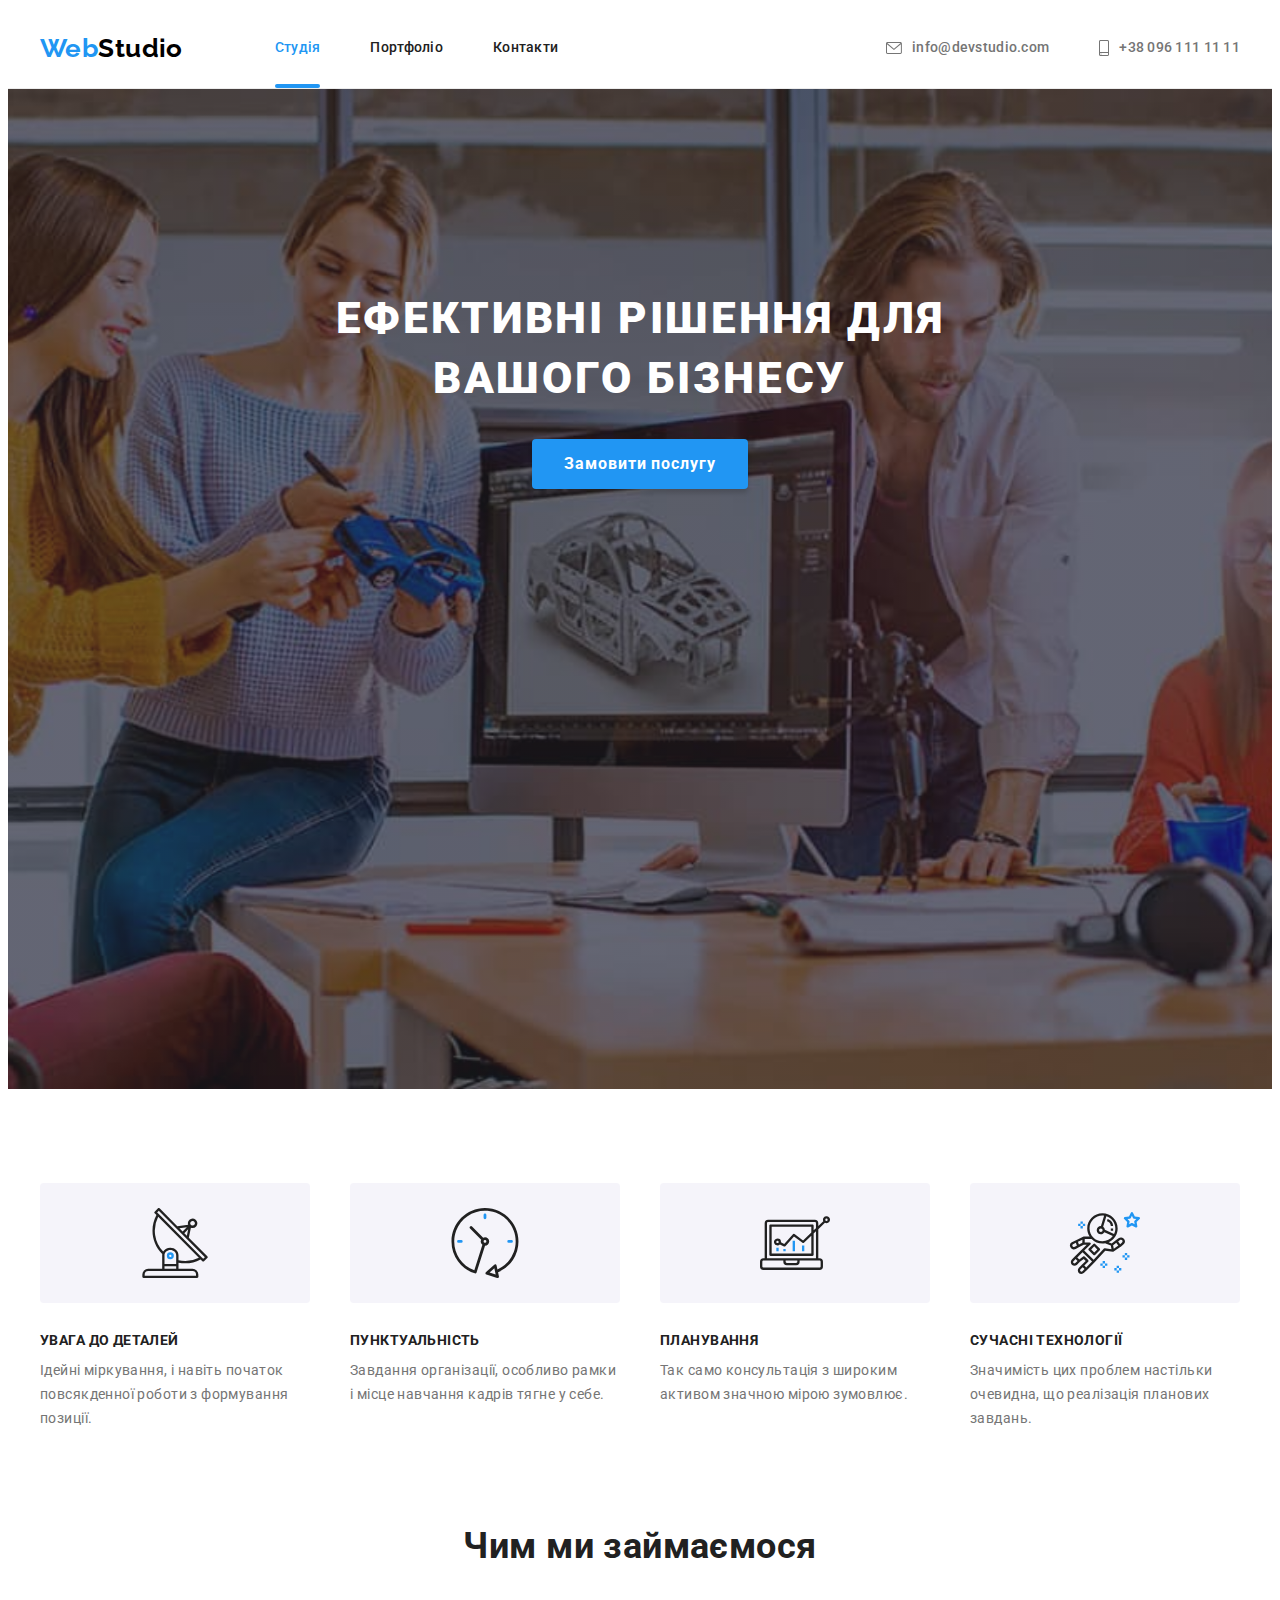
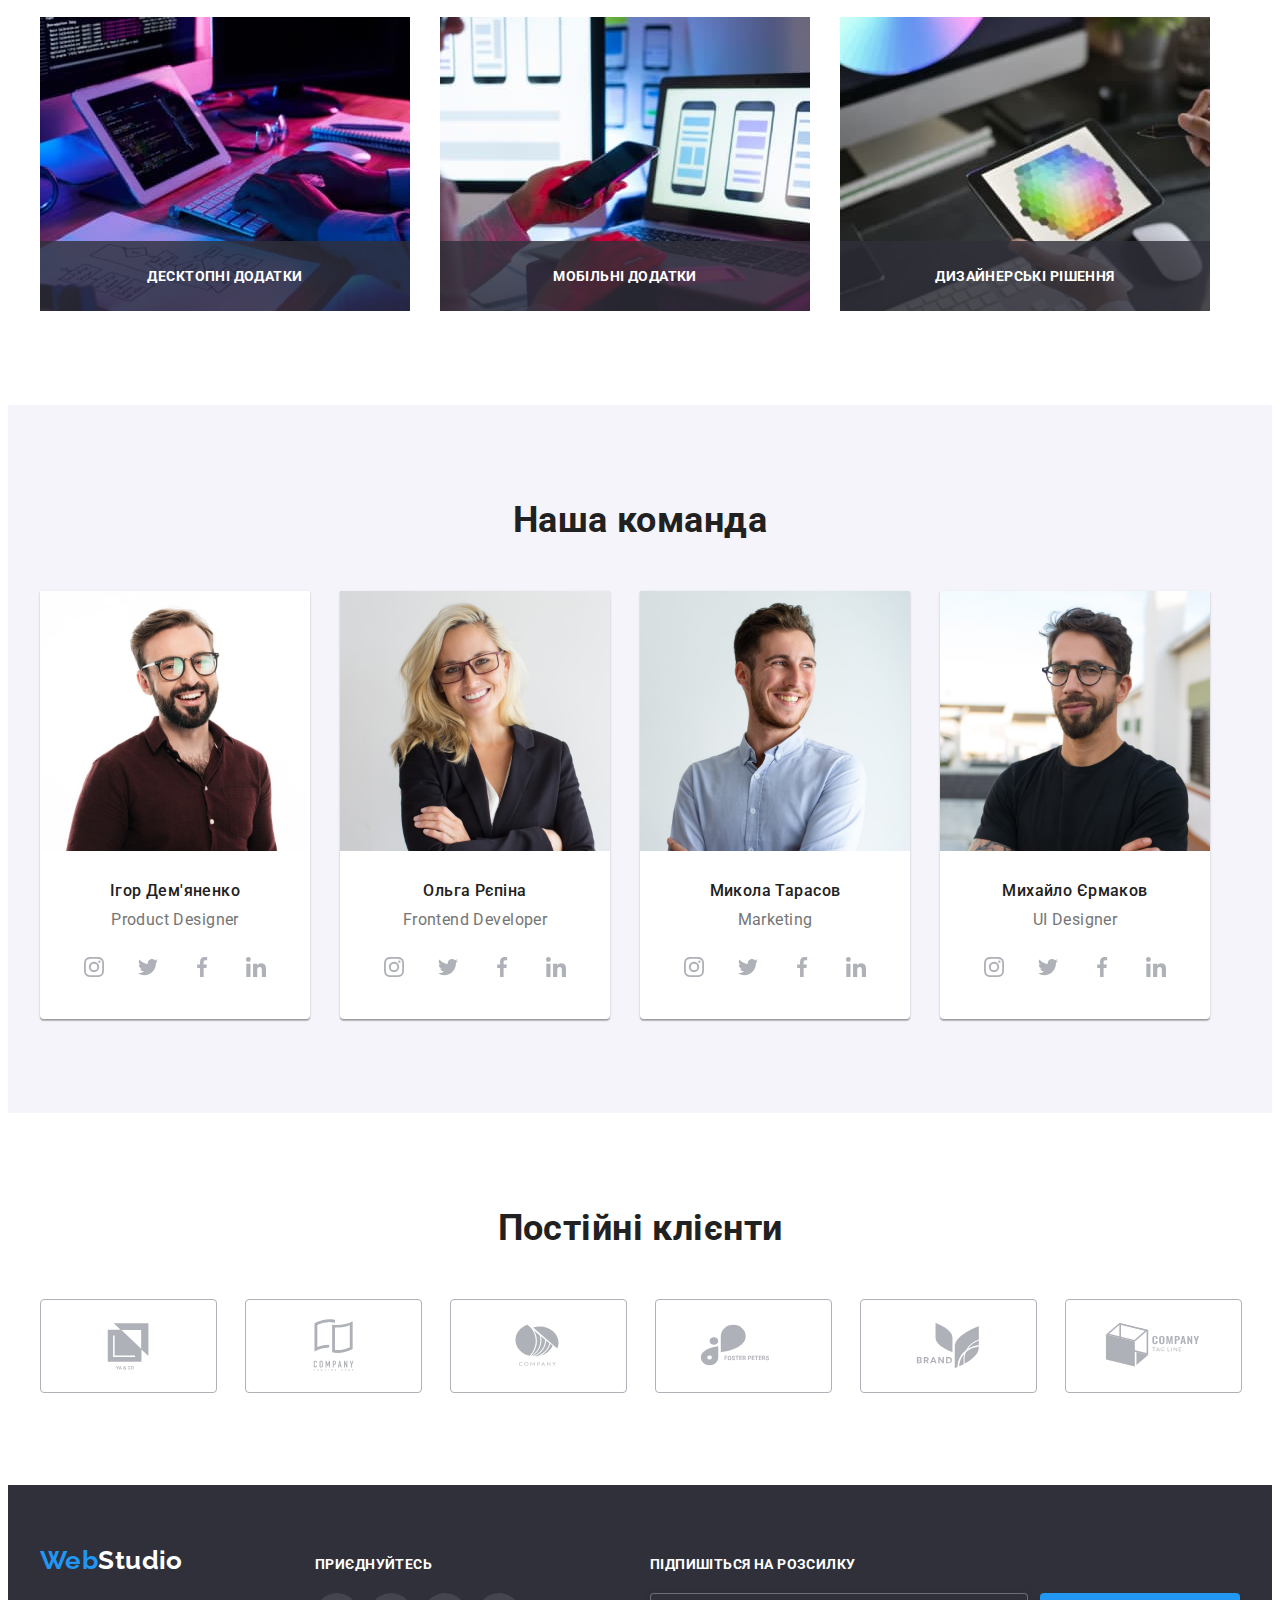
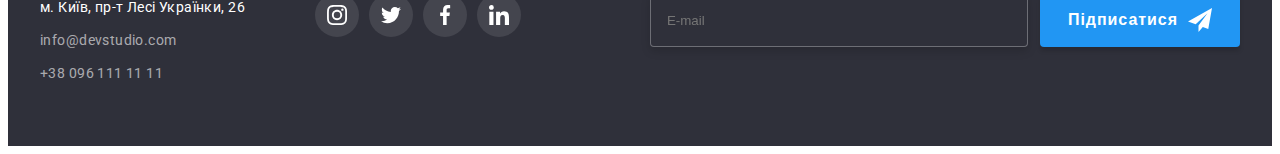
==== index.html @ 887088a0 "uppdate" ====
<!DOCTYPE html>
<html lang="uk">
  <head>
    <meta charset="UTF-8"/>
    <meta http-equiv="X-UA-Compatible" content="IE=edge"/>
    <meta name="viewport" content="width=device-width, initial-scale=1.0"/>
    <title>Document</title>
    <link rel="preconnect" href="https://fonts.googleapis.com"/>
    <link rel="preconnect" href="https://fonts.gstatic.com" crossorigin/>
    <link
      href="https://fonts.googleapis.com/css2?family=Raleway:wght@700&family=Roboto:wght@400;500;700;900&display=swap"
      rel="stylesheet"
    />
    <link
      rel="stylesheet"
      href="https://cdnjs.cloudflare.com/ajax/libs/modern-normalize/1.1.0/modern-normalize.min.css"
      integrity="sha512-wpPYUAdjBVSE4KJnH1VR1HeZfpl1ub8YT/NKx4PuQ5NmX2tKuGu6U/JRp5y+Y8XG2tV+wKQpNHVUX03MfMFn9Q=="
      crossorigin="anonymous"
      referrerpolicy="no-referrer"
    />
    <link rel="stylesheet" href="./css/main.min.css" />
  </head>
  <body>
    <!-- Шапка сайта -->
    <header class="header">
      <div class="container main-nav">
        <a href="./index.html" class="logo link">Web<span class="logo__part logo__part--dark">Studio</span></a>
        <nav class="navigation">
          <ul class="navigation__list list">
            <li class="navigation__item item"><a href="./index.html" class="navigation__link link current">Студія</a></li>
            <li class="navigation__item item"><a href="./portfolio.html" class="navigation__link link">Портфоліо</a></li>
            <li class="navigation__item item"><a href="" class="navigation__link link">Контакти</a></li>
          </ul>
        </nav>
        <ul class="contact list">
          <li class="contact__item item">
            <a href="mailto:info@devstudio.com" class="contact__link link"><svg class="contact__icon" width="16" height="12"><use href="./images/icons.svg#icon-envelope"></use></svg>info@devstudio.com</a>
          </li>
          <li class="contact__item item">
            <a href="tel:+380961111111" class="contact__link link"><svg class="contact__icon" width="10" height="16"><use href="./images/icons.svg#icon-smartphone"></use></svg>+38 096 111 11 11</a>
          </li>
        </ul>
      </div>
    </header>
    <!-- Основний контент -->
    <main>
      <!-- Герой -->
      <section class="hero">
        <div class="container">
          <h1 class="hero__title">Ефективні рішення для вашого бізнесу</h1>
          <button type="button" class="hero__btn" data-modal-open>Замовити послугу</button>
        </div>
      </section>
      <!-- Преимущества -->
      <section class="section advantage">
        <div class="container">
          <h2 class="visually-hidden">Переваги</h2>
          <ul class="advantage__list list">
            <li class="advantage__item">
              <h3 class="advantage__title">Увага до деталей</h3>
              <p class="advantage__text">
                Ідейні міркування, і навіть початок повсякденної роботи з формування позиції.
              </p>
            </li>
            <li class="advantage__item">
              <h3 class="advantage__title">Пунктуальність</h3>
              <p class="advantage__text">
                Завдання організації, особливо рамки і місце навчання кадрів тягне у себе.
              </p>
            </li>
            <li class="advantage__item">
              <h3 class="advantage__title">Планування</h3>
              <p class="advantage__text">
                Так само консультація з широким активом значною мірою зумовлює.
              </p>
            </li>
            <li class="advantage__item">
              <h3 class="advantage__title">Сучасні технології</h3>
              <p class="advantage__text">
                Значимість цих проблем настільки очевидна, що реалізація планових завдань.
              </p>
            </li>
          </ul>
        </div>
      </section>
      <!-- Чим ми займаємося -->
      <section class="section activity">
        <div class="container">
          <h2 class="section-title">Чим ми займаємося</h2>
          <ul class="activity__list list">
            <li>
              <img src="./images/box1.jpg" alt="Людина за компьютером пише код " width="370" />
              <p class="activity__text">Десктопні додатки</p>
            </li>
            <li>
              <img
                src="./images/box2.jpg"
                alt="Людина за компьютром зі смртфоном розробляє мобільний додаток"
                width="370"
              />
              <p class="activity__text">Мобільні додатки</p>
            </li>
            <li>
              <img src="./images/box3.jpg" alt="Людина працює на планшеті" width="370" />
              <p class="activity__text">Дизайнерські рішення</p>
            </li>
            
          </ul>
        </div>
      </section>
      <!-- Наша команда -->
      <section class="section team">
        <div class="container">
          <h2 class="section-title">Наша команда</h2>
          <ul class="team-list list">
            <li class="team-item">
              <img src="./images/img1.jpg" alt="Фото Ігоря Дем'яненко" width="270" />
              <div class="card">
                <h3 class="team-title">Ігор Дем'яненко</h3>
                <p lang="en" class="team-text">Product Designer</p>
                <ul class="team-soc-list list">
                  <li class="team-soc-item">
                    <a class="team-soc-link" href=""
                      ><svg class="team-soc-icon" width="20" height="20">
                        <use href="./images/icons.svg#icon-instagram"></use></svg
                    ></a>
                  </li>
                  <li class="team-soc-item">
                    <a class="team-soc-link" href=""
                      ><svg class="team-soc-icon" width="20" height="20">
                        <use href="./images/icons.svg#icon-twitter"></use></svg
                    ></a>
                  </li>
                  <li class="team-soc-item">
                    <a class="team-soc-link" href=""
                      ><svg class="team-soc-icon" width="20" height="20">
                        <use href="./images/icons.svg#icon-facebook"></use></svg
                    ></a>
                  </li>
                  <li class="team-soc-item">
                    <a class="team-soc-link" href=""
                      ><svg class="team-soc-icon" width="20" height="20">
                        <use href="./images/icons.svg#icon-linkedin"></use></svg
                    ></a>
                  </li>
                </ul>
              </div>
            </li>
            <li class="team-item">
              <img src="./images/img2.jpg" alt="Фото Ольга Рєпіна" width="270" />
              <div class="card">
                <h3 class="team-title">Ольга Рєпіна</h3>
                <p lang="en" class="team-text">Frontend Developer</p>
                <ul class="team-soc-list list">
                  <li class="team-soc-item">
                    <a class="team-soc-link" href=""
                      ><svg class="team-soc-icon" width="20" height="20">
                        <use href="./images/icons.svg#icon-instagram"></use></svg
                    ></a>
                  </li>
                  <li class="team-soc-item">
                    <a class="team-soc-link" href=""
                      ><svg class="team-soc-icon" width="20" height="20">
                        <use href="./images/icons.svg#icon-twitter"></use></svg
                    ></a>
                  </li>
                  <li class="team-soc-item">
                    <a class="team-soc-link" href=""
                      ><svg class="team-soc-icon" width="20" height="20">
                        <use href="./images/icons.svg#icon-facebook"></use></svg
                    ></a>
                  </li>
                  <li class="team-soc-item">
                    <a class="team-soc-link" href=""
                      ><svg class="team-soc-icon" width="20" height="20">
                        <use href="./images/icons.svg#icon-linkedin"></use></svg
                    ></a>
                  </li>
                </ul>
              </div>
            </li>
            <li class="team-item">
              <img src="./images/img3.jpg" alt="Фото Микола Тарасов" width="270" />
              <div class="card">
                <h3 class="team-title">Микола Тарасов</h3>
                <p lang="en" class="team-text">Marketing</p>
                <ul class="team-soc-list list">
                  <li class="team-soc-item">
                    <a class="team-soc-link" href=""
                      ><svg class="team-soc-icon" width="20" height="20">
                        <use href="./images/icons.svg#icon-instagram"></use></svg
                    ></a>
                  </li>
                  <li class="team-soc-item">
                    <a class="team-soc-link" href=""
                      ><svg class="team-soc-icon" width="20" height="20">
                        <use href="./images/icons.svg#icon-twitter"></use></svg
                    ></a>
                  </li>
                  <li class="team-soc-item">
                    <a class="team-soc-link" href=""
                      ><svg class="team-soc-icon" width="20" height="20">
                        <use href="./images/icons.svg#icon-facebook"></use></svg
                    ></a>
                  </li>
                  <li class="team-soc-item">
                    <a class="team-soc-link" href=""
                      ><svg class="team-soc-icon" width="20" height="20">
                        <use href="./images/icons.svg#icon-linkedin"></use></svg
                    ></a>
                  </li>
                </ul>
              </div>
            </li>
            <li class="team-item">
              <img src="./images/img4.jpg" alt="Фото Михайло Єрмаков" width="270" />
              <div class="card">
                <h3 class="team-title">Михайло Єрмаков</h3>
                <p lang="en" class="team-text">UI Designer</p>
                <ul class="team-soc-list list">
                  <li class="team-soc-item">
                    <a class="team-soc-link" href=""
                      ><svg class="team-soc-icon" width="20" height="20">
                        <use href="./images/icons.svg#icon-instagram"></use></svg
                    ></a>
                  </li>
                  <li class="team-soc-item">
                    <a class="team-soc-link" href=""
                      ><svg class="team-soc-icon" width="20" height="20">
                        <use href="./images/icons.svg#icon-twitter"></use></svg
                    ></a>
                  </li>
                  <li class="team-soc-item">
                    <a class="team-soc-link" href=""
                      ><svg class="team-soc-icon" width="20" height="20">
                        <use href="./images/icons.svg#icon-facebook"></use></svg
                    ></a>
                  </li>
                  <li class="team-soc-item">
                    <a class="team-soc-link" href=""
                      ><svg class="team-soc-icon" width="20" height="20">
                        <use href="./images/icons.svg#icon-linkedin"></use></svg
                    ></a>
                  </li>
                </ul>
              </div>
            </li>
          </ul>
        </div>
      </section>
      <!-- Постійні клієнти -->
      <section class="client section">
        <div class="container">
          <h2 class="section-title">Постійні клієнти</h2>
          <ul class="client__list list">
            <li class="client__item"><a class="client__link" href=""><svg class="client__icon" width="106" height="60"><use href="./images/icons.svg#icon-client1"></use></svg></a></li>
            <li class="client__item"><a class="client__link" href=""><svg class="client__icon" width="106" height="60"><use href="./images/icons.svg#icon-client2"></use></svg></a></li>
            <li class="client__item"><a class="client__link" href=""><svg class="client__icon" width="106" height="60"><use href="./images/icons.svg#icon-client3"></use></svg></a></li>
            <li class="client__item"><a class="client__link" href=""><svg class="client__icon" width="106" height="60"><use href="./images/icons.svg#icon-client4"></use></svg></a></li>
            <li class="client__item"><a class="client__link" href=""><svg class="client__icon" width="106" height="60"><use href="./images/icons.svg#icon-client5"></use></svg></a></li>
            <li class="client__item"><a class="client__link" href=""><svg class="client__icon" width="106" height="60"><use href="./images/icons.svg#icon-client6"></use></svg></a></li>
          </ul>
        </div>

      </section>
    </main>
    <!-- Футер -->
    <footer class="footer">
      <div class="footer-container container">
        <div class="">
          <a href="./index.html" class="logo link">Web<span class="footer-logo-part">Studio</span></a>
        <address class="footer-addres">
          <ul class="footer-list list">
            <li class="footer-item">
              <a
                href="https://www.google.com/maps/d/u/0/viewer?mid=10uSM3H-mIU3GznYo2szRIEphczw&hl=en_US&ll=50.42732700000001%2C30.538092&z=17"
                target="_blank"
                rel="noopener noreferrer"
                class="link footer-link footer-adress"
                >м. Київ, пр-т Лесі Українки, 26</a
              >
            </li>
            <li class="footer-item">
              <a href="mailto:info@devstudio.com" class="link footer-link footer-mail">info@devstudio.com</a>
            </li>
            <li class="footer-item">
              <a href="tel:+380961111111" class="link footer-link footer-tel">+38 096 111 11 11</a>
            </li>
          </ul>
        </address>
        </div>
        <div class="join">
          <p class="footer-title">Приєднуйтесь</p>
          <ul class="join-list list">
            <li class="join-item"><a class="join-link" href=""><svg class="footer-soc-icon" width="20" height="20"><use href="./images/icons.svg#icon-instagram"></use></svg></a></li>
            <li class="join-item"><a class="join-link" href=""><svg class="footer-soc-icon" width="20" height="20"><use href="./images/icons.svg#icon-twitter"></use></svg></a></li>
            <li class="join-item"><a class="join-link" href=""><svg class="footer-soc-icon" width="20" height="20"><use href="./images/icons.svg#icon-facebook"></use></svg></a></li>
            <li class="join-item"><a class="join-link" href=""><svg class="footer-soc-icon" width="20" height="20"><use href="./images/icons.svg#icon-linkedin"></use></svg></a></li>
          </ul>
        </div>
        <div class="form-mail">
          <p class="footer-title">Підпишіться на розсилку</p>
          <form class="form-field">
              <label for="mail"><input type="email" name="mail" id="mail" placeholder="E-mail" /></label>      
            <button class="form-mail-btn" type="submit">Підписатися
              <svg width="24" height="24">
                <use href="./images/icons.svg#icon-send"></use>
              </svg>
            </button>
          </form>
        </div>
      </div>
      
    </footer>
    <!-- Modal window -->
    <div class="backdrop is-hidden" data-modal>
      <div class="modal">
        <button type="button" class="modal-btn" data-modal-close>
          <svg width="11" height="11">
            <use href="./images/icons.svg#icon-close"></use>
          </svg>
        </button>
        <div>
          <p class="modal-form-title">Залиште свої дані, ми вам передзвонимо</p>
          <form class="modal-form">
            <div class="modal-form-field">
            <label class="modal-form-label" for="name">Ім'я</label>
            <div class="modal-form-wrapper">
              <input class="modal-form-input" type="text" name="name" id="name" autofocus required/>
              <svg class="modal-form-icon" width="18" height="18">
                <use href="./images/icons.svg#icon-person-black"></use>
              </svg>
            </div>
            </div>
            <div class="modal-form-field">
              <label class="modal-form-label" for="tel">Телефон</label>
              <div class="modal-form-wrapper">
                <input class="modal-form-input"
                type="tel" name="tel" id="tel" required/>
                <svg class="modal-form-icon" width="18" height="18">
                  <use href="./images/icons.svg#icon-phone-black"></use>
                </svg>
            </div>
            </div>
            <div class="modal-form-field">
              <label class="modal-form-label" for="email">Пошта</label>
              <div class="modal-form-wrapper">
                <input class="modal-form-input" type="email" name="email" id="email" required/>
                <svg class="modal-form-icon" width="18" height="18">
                  <use href="./images/icons.svg#icon-email-black"></use>
                </svg>
            </div>
            </div>
            <div class="modal-form-field last-field">
              <label class="modal-form-label" for="comment">Коментар</label>
              <textarea class="comment" name="comment" id="comment" rows="8" placeholder="Введіть текст"></textarea>
            </div>
            <div class="modal-form-checkbox">
              <label class="checkbox-label">
                <input class="checkbox" type="checkbox" name="topic" value="Погоджуюся з розсилкою та приймаю" required/>
                <svg class="checkbox-iconblack" width="16" height="15"><use href="./images/icons.svg#icon-iconcheckblack"></use></svg>
                <svg class="checkbox-iconcheck" width="16" height="15"><use href="./images/icons.svg#icon-iconcheck"></use></svg>
                <span class="checkbox-text">Погоджуюся з розсилкою та приймаю</span>
                
              </label>
              <a class="checkbox-link" href="">Умови договору</a>
            </div>
            
            <button class="modal-form-btn" type="submit">Відправити</button>
          </form>
        </div>
      </div>

    </div>
    <script src="./js/modal.js"></script>
  </body>
</html>
---- css/main.min.css ----
body{font-family:Roboto,sans-serif;font-size:14px;letter-spacing:.03em;color:#212121;background:#fff}h1,h2,h3,h4,h5,h6,p,ul{margin:0}ul{padding-left:0}img{display:block;max-width:100%;height:auto}address{font-style:normal}button{display:block;cursor:pointer;border:none;border-radius:4px}.section{padding-top:94px;padding-bottom:94px}.container{width:1200px;padding:0 15px;margin:0 auto}.link{text-decoration:none;color:inherit}.list{list-style:none;padding-left:0;margin:0}.visually-hidden{position:absolute;white-space:nowrap;width:1px;height:1px;overflow:hidden;border:0;padding:0;clip:rect(0 0 0 0);clip-path:inset(50%);margin:-1px}@media screen and (min-width: 480px){.container{width:480px}}@media screen and (min-width: 768px){.container{width:768px}}@media screen and (min-width: 1200px){.container{width:1200px}}.header{border-bottom:1px solid #ececec}.main-nav{display:flex;align-items:center}.logo{font-family:"Raleway";font-weight:700;font-size:26px;line-height:1.19;color:#2196f3}.logo__part--dark{color:#000}@media screen and (min-width: 768px){.navigation{margin-left:87px}}@media screen and (min-width: 1200px){.navigation{margin-left:92px}}.navigation__list{display:flex}.navigation__item+.navigation__item{margin-left:50px}.navigation__link{display:block;padding-top:32px;padding-bottom:32px;font-family:inherit;font-weight:500;font-size:14px;line-height:1.14;letter-spacing:.02em;color:#212121;transition:color 250ms cubic-bezier(0.4, 0, 0.2, 1)}.navigation__link:hover,.navigation__link:focus{color:#2196f3}.current{color:#2196f3;position:relative}.current::after{position:absolute;content:"";width:100%;height:4px;left:0;bottom:0;background:#2196f3;border-radius:2px}.contact{align-items:center;margin-left:auto}.contact__item+.contact__item{margin-bottom:32px}@media screen and (min-width: 768px){.contact__item+.contact__item{margin-bottom:10px}}@media screen and (min-width: 1200px){.contact{display:flex}.contact__item+.contact__item{margin-left:50px;margin-bottom:0}}.contact__link{padding-top:32px;padding-bottom:32px;font-family:inherit;font-weight:500;line-height:1.14;letter-spacing:.02em;color:#757575;align-items:center;transition:color 250ms cubic-bezier(0.4, 0, 0.2, 1)}@media screen and (min-width: 1200px){.contact__link{display:flex}}.contact__link:hover,.contact__link:focus{color:#2196f3}.contact__icon{margin-right:10px;fill:currentColor}.hero{max-width:1600px;height:600px;margin-left:auto;margin-right:auto;padding-top:200px;padding-bottom:200px;background:#2f303a;background-image:linear-gradient(rgba(47, 48, 58, 0.4), rgba(47, 48, 58, 0.4)),url(../images/hero-background.jpg);background-repeat:no-repeat;background-position:center;background-size:cover;text-align:center}.hero__title{margin-right:auto;margin-left:auto;font-weight:900;font-size:26px;line-height:1.62;text-align:center;letter-spacing:.06em;text-transform:uppercase;color:#fff;margin-bottom:30px;max-width:360px}@media screen and (min-width: 1200px){.hero__title{font-size:44px;line-height:1.36;max-width:696px}}.hero__btn{margin-right:auto;margin-left:auto;font-family:inherit;font-weight:700;font-size:16px;line-height:1.88;display:flex;align-items:center;text-align:center;letter-spacing:.06em;color:#fff;background:#2196f3;cursor:pointer;box-shadow:0px 4px 4px rgba(0,0,0,.15);border-radius:4px;border-style:none;padding:10px 32px;transition:background-color 250ms cubic-bezier(0.4, 0, 0.2, 1)}.hero__btn:hover,.hero__btn:focus{background-color:#188ce8}.section-title{font-weight:700;font-size:28px;line-height:1.18;text-align:center;color:#212121;margin-bottom:50px}@media screen and (min-width: 1200px){.section-title{font-size:36px;line-height:1.17}}.advantage{padding-top:94px;padding-bottom:94px}@media screen and (min-width: 768px){.advantage__list{display:flex;flex-wrap:wrap;justify-content:space-between;padding-right:0;gap:30px}}@media screen and (min-width: 768px){.advantage__item{width:calc((100% - 60px)/2)}}@media screen and (min-width: 1200px){.advantage__item{max-width:270px}}.advantage__title{font-weight:700;font-size:14px;line-height:1.14;text-transform:uppercase;color:#212121;margin-bottom:10px}@media screen and (max-width: 480px){.advantage__title{text-align:center}}.advantage__text{line-height:1.71;color:#757575}.advantage__item::before{display:block;content:"";height:120px;background:#f5f4fa;background-position:center;background-size:contain;border-radius:4px;margin-bottom:30px}.advantage__item:nth-child(1)::before{background-image:url("../images/advantage1.svg")}.advantage__item:nth-child(2)::before{background-image:url("../images/advantage2.svg")}.advantage__item:nth-child(3)::before{background-image:url("../images/advantage3.svg")}.advantage__item:nth-child(4)::before{background-image:url("../images/advantage4.svg")}.advantage__item::before{background-repeat:no-repeat}.activity{padding-top:0}@media screen and (max-width: 1199px){.activity{display:none}}.activity__list{display:flex;gap:30px;position:relative}.activity__text{position:absolute;display:flex;align-items:center;justify-content:center;width:370px;height:70px;font-weight:700;line-height:1,14;text-transform:uppercase;color:#fff;background-color:rgba(47,48,58,.8);bottom:0px}.team{background-color:#f5f4fa;padding-top:94px;padding-bottom:94px}@media screen and (min-width: 768px){.team-list{display:flex;gap:30px}}.team-item{background-color:#fff;box-shadow:0px 1px 3px rgba(0,0,0,.12),0px 1px 1px rgba(0,0,0,.14),0px 2px 1px rgba(0,0,0,.2);border-radius:0px 0px 4px 4px}.team-title{font-weight:500;font-size:16px;line-height:1.19;text-align:center;color:#212121;margin-bottom:10px}.team-text{font-size:16px;line-height:1.19;text-align:center;color:#757575;margin-bottom:16px}.team-soc-list{display:flex;justify-content:center;gap:10px;margin-right:32px;margin-left:32px}.team-soc-item{width:44px;height:44px}.team-soc-link{width:100%;height:100%;border-radius:50%;display:flex;align-items:center;justify-content:center;color:#afb1b8;transition:color 250ms cubic-bezier(0.4, 0, 0.2, 1),background-color 250ms cubic-bezier(0.4, 0, 0.2, 1)}.team-soc-link:hover,.team-soc-link:focus{color:#fff;background-color:#2196f3}.team-soc-icon{fill:currentColor}.card{padding-top:30px;padding-bottom:30px}.client__list{display:flex;justify-content:center;gap:30px}@media screen and (min-width: 480px){.client__list{flex-wrap:wrap}}.client__item{height:92px}@media screen and (min-width: 480px){.client__item{width:calc((100% - 30px)/2)}}@media screen and (min-width: 768px){.client__item{width:calc((100% - 60px)/3)}}@media screen and (min-width: 1200px){.client__item{width:calc((100% - 150px)/6)}}.client__link{display:flex;width:100%;height:100%;border:1px solid #afb1b8;border-radius:4px;align-items:center;justify-content:center;color:#afb1b8;transition:color 250ms cubic-bezier(0.4, 0, 0.2, 1),border 250ms cubic-bezier(0.4, 0, 0.2, 1)}.client__link:hover,.client__link:focus{color:#2196f3;border:1px solid #2196f3}.client__icon{fill:currentColor}.footer{background:#2f303a;padding-top:60px;padding-bottom:60px}.footer-logo-part{color:#fff}.footer-addres{margin-top:20px}@media screen and (max-width: 767px){.footer-addres{margin-bottom:60px}}.footer-link{transition:color 250ms cubic-bezier(0.4, 0, 0.2, 1)}.footer-link:hover,.footer-link:focus{color:#2196f3}.footer-adress{font-family:inherit;line-height:1.71;color:#fff}.footer-item:not(:last-child){margin-bottom:9px}.footer-mail,.footer-tel{font-family:inherit;font-style:normal;line-height:1.71;color:rgba(255,255,255,.6)}@media screen and (max-width: 1199px){.footer{text-align:center}}@media screen and (min-width: 768px){.footer-container{display:flex;align-items:baseline;flex-wrap:wrap;justify-content:space-around}}@media screen and (min-width: 1200px){.footer-container{flex-wrap:nowrap;justify-content:normal}}.footer-title{font-weight:700;font-size:14px;line-height:1.14;letter-spacing:.03em;text-transform:uppercase;color:#fff;margin-bottom:20px}.footer-soc-icon{fill:currentColor}@media screen and (min-width: 480px){.join{margin-bottom:60px}}@media screen and (min-width: 767px){.join{margin-bottom:102px}}@media screen and (min-width: 1200px){.join{margin-left:70px;margin-bottom:0}}.join-list{display:flex;gap:10px}@media screen and (max-width: 1199px){.join-list{justify-content:center}}.join-item{width:44px;height:44px}.join-link{display:flex;width:100%;height:100%;border-radius:50%;background:rgba(255,255,255,.1);color:#fff;align-items:center;justify-content:center;transition:background-color 250ms cubic-bezier(0.4, 0, 0.2, 1)}.join-link:hover,.join-link:focus{background-color:#2196f3}@media screen and (min-width: 1200px){.form-mail{margin-left:auto}}@media screen and (min-width: 1200px){.form-field{display:flex;flex-direction:row}}.form-field input{width:358px;height:50px;padding-left:16px;border:1px solid rgba(255,255,255,.3);filter:drop-shadow(0px 4px 4px rgba(0, 0, 0, 0.15));border-radius:4px;background:#2f303a;color:rgba(255,255,255,.6)}.form-field:focus-within input{outline:rgba(0,0,0,0)}.form-mail-btn{min-width:200px;padding:10px 28px;background:#2196f3;box-shadow:0px 4px 4px rgba(0,0,0,.15);border-radius:4px;font-weight:700;font-size:16px;line-height:1.88;display:flex;gap:10px;align-items:center;justify-content:center;letter-spacing:.06em;color:#fff;margin-left:12px;transition:background-color 250ms cubic-bezier(0.4, 0, 0.2, 1)}.form-mail-btn:hover,.form-mail-btn:focus{border-color:#188ce8}@media screen and (max-width: 1199px){.form-mail-btn{margin-top:20px;margin-left:auto;margin-right:auto}}.backdrop{width:100%;height:100%;position:fixed;top:0;opacity:1;background-color:rgba(0,0,0,.2);transition:opacity 250ms cubic-bezier(0.4, 0, 0.2, 1),visibility 250ms cubic-bezier(0.4, 0, 0.2, 1)}.modal{width:528px;height:581px;position:absolute;top:50%;left:50%;background-color:#fff;box-shadow:0px 1px 3px rgba(0,0,0,.12),0px 1px 1px rgba(0,0,0,.14),0px 2px 1px rgba(0,0,0,.2);border-radius:4px;transform:translate(-50%, -50%) scale(1);transition:transform 250ms cubic-bezier(0.4, 0, 0.2, 1);padding:40px}.backdrop.is-hidden .modal{transform:translate(-50%, -50%) scale(0)}.modal-btn{width:30px;height:30px;position:absolute;background-color:#fff;border-radius:50%;border:1px solid rgba(0,0,0,.1);top:8px;right:8px;display:flex;align-items:center;justify-content:center;padding:0;cursor:pointer}.modal-btn>svg{transition:fill 250ms cubic-bezier(0.4, 0, 0.2, 1)}.modal-btn:hover svg,.modal-btn:focus svg{fill:#2196f3}.is-hidden{opacity:0;visibility:hidden;pointer-events:none}.modal-form{width:448px}.modal-form-title{font-weight:700;font-size:20px;line-height:1.15;text-align:center;letter-spacing:.03em;color:#212121;margin-bottom:12px}.modal-form-field{display:flex;flex-direction:column;margin-bottom:10px}.modal-form-label{margin-bottom:4px;font-weight:400;font-size:12px;line-height:1.17;letter-spacing:.01em;color:#757575}.modal-form-input{width:100%;height:40px;border:1px solid rgba(33,33,33,.2);border-radius:4px;color:#212121;padding-left:42px;transition:border-color 250ms cubic-bezier(0.4, 0, 0.2, 1)}.last-field{margin-bottom:0px}.comment{width:100%;height:120px;border:1px solid rgba(33,33,33,.2);border-radius:4px;padding:12px 16px;transition:border-color 250ms cubic-bezier(0.4, 0, 0.2, 1)}.modal-form-field:hover .comment,.modal-form-field:focus .comment{border-color:#2196f3}.modal-form-field:focus-within .comment{outline:none;border-color:#2196f3}textarea{resize:none}.modal-form-btn{margin-left:auto;margin-right:auto;margin-top:30px;min-width:200px;padding:10px 52px;background:#2196f3;box-shadow:0px 4px 4px rgba(0,0,0,.15);border-radius:4px;font-weight:700;font-size:16px;line-height:1.88x;letter-spacing:.06em;color:#fff;transition:background-color 250ms cubic-bezier(0.4, 0, 0.2, 1)}.modal-form-btn:hover,.modal-form-btn:focus{background-color:#188ce8}.modal-form-wrapper{position:relative;display:flex;align-items:center}.modal-form-icon{position:absolute;left:12px;transition:fill 250ms cubic-bezier(0.4, 0, 0.2, 1)}.modal-form-wrapper:hover .modal-form-icon,.modal-form-wrapper:focus .modal-form-icon{fill:#2196f3}.modal-form-wrapper:focus-within .modal-form-icon{fill:#2196f3}.modal-form-input:hover,.modal-form-input:focus{border-color:#2196f3;outline:none}.modal-form-checkbox{margin-top:20px;display:flex;justify-content:center}.checkbox{position:absolute;width:1px;height:1px;margin:-1px;border:0;padding:0;clip:rect(0 0 0 0);overflow:hidden}.checkbox-text{font-size:14px;line-height:1.71;letter-spacing:.03em;color:#757575}.checkbox-link{font-size:14px;line-height:1.71;letter-spacing:.03em;text-decoration-line:underline;color:#2196f3}.checkbox-label{display:flex;align-items:center;margin-right:5px}.checkbox-iconblack{margin-right:8px;transition:opacity 250ms cubic-bezier(0.4, 0, 0.2, 1)}.checkbox:checked+.checkbox-iconblack{opacity:0}.checkbox-iconcheck{position:absolute;opacity:0;transition:opacity 250ms cubic-bezier(0.4, 0, 0.2, 1)}.checkbox:checked~.checkbox-iconcheck{opacity:1}.portfolio{padding-top:94px;padding-bottom:94px}.portfolio-nav-galary .list{display:flex}.portfolio-btn-list{justify-content:center;gap:8px;margin-bottom:50px}.portfolio-btn{font-family:inherit;font-weight:500;font-size:16px;line-height:1.62;letter-spacing:.03em;text-align:center;color:#212121;background-color:#f5f4fa;cursor:pointer;border-style:none;border-radius:4px;padding:6px 22px;transition:background-color 250ms cubic-bezier(0.4, 0, 0.2, 1),color 250ms cubic-bezier(0.4, 0, 0.2, 1),box-shadow 250ms cubic-bezier(0.4, 0, 0.2, 1)}.portfolio-btn:hover,.portfolio-btn:focus{background-color:#2196f3;color:#fff;box-shadow:0px 3px 1px rgba(0,0,0,.1),0px 1px 2px rgba(0,0,0,.08),0px 2px 2px rgba(0,0,0,.12)}.galary-list{flex-wrap:wrap;padding-right:0}.galary-item{width:calc((100% - 60px)/3);margin-right:30px;margin-bottom:30px}.galary-item:nth-child(3n){margin-right:0}.galary-item:nth-last-child(-n+3){margin-bottom:0}.portfolio-title{margin-bottom:4px;font-weight:700;font-size:18px;line-height:2;letter-spacing:.06em;color:#212121}.portfolio-text{font-size:16px;line-height:1.88;color:#757575}.portfolio-card{padding:20px 24px;border-right:1px solid #eee;border-bottom:1px solid #eee;border-left:1px solid #eee}.portfolio-galary-link{display:block;transition:box-shadow 250ms cubic-bezier(0.4, 0, 0.2, 1)}.portfolio-galary-link:hover,.portfolio-galary-link:focus{box-shadow:0px 1px 1px rgba(0,0,0,.12),0px 4px 4px rgba(0,0,0,.06),1px 4px 6px rgba(0,0,0,.16)}.portfolio-hover{position:relative;width:370px;height:294px;overflow:hidden}.portfolio-overlay{position:absolute;width:100%;height:100%;background:rgba(33,150,243,.9);opacity:0;transform:translateY(0);transition:transform 250ms cubic-bezier(0.4, 0, 0.2, 1),opacity 250ms cubic-bezier(0.4, 0, 0.2, 1)}.galary-item:hover .portfolio-overlay,.galary-item:focus .portfolio-overlay{opacity:1;transform:translateY(-100%)}.porfolio-hover-text{position:absolute;width:322px;height:168px;font-size:18px;line-height:1.56;color:#fff;left:50%;top:50%;transform:translate(-50%, -50%);transition:transform 250ms cubic-bezier(0.4, 0, 0.2, 1)}/*# sourceMappingURL=main.min.css.map */
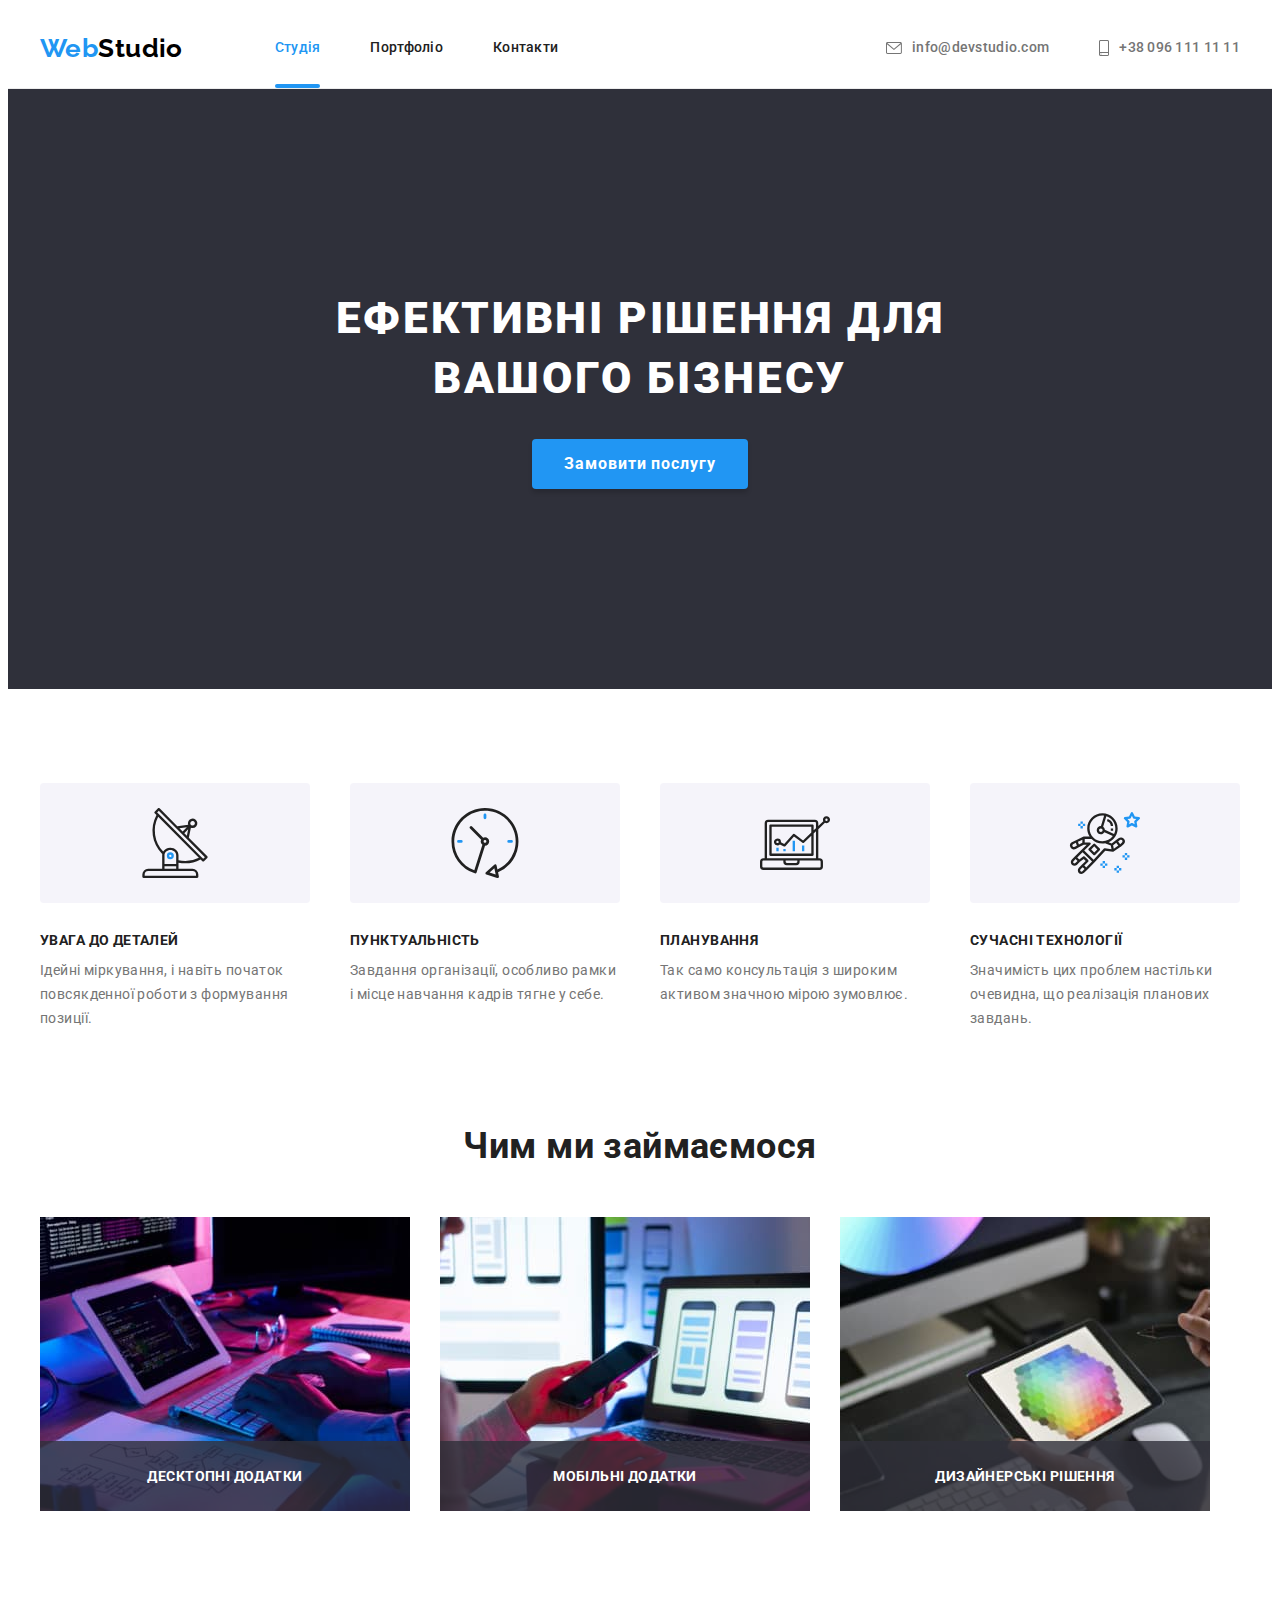
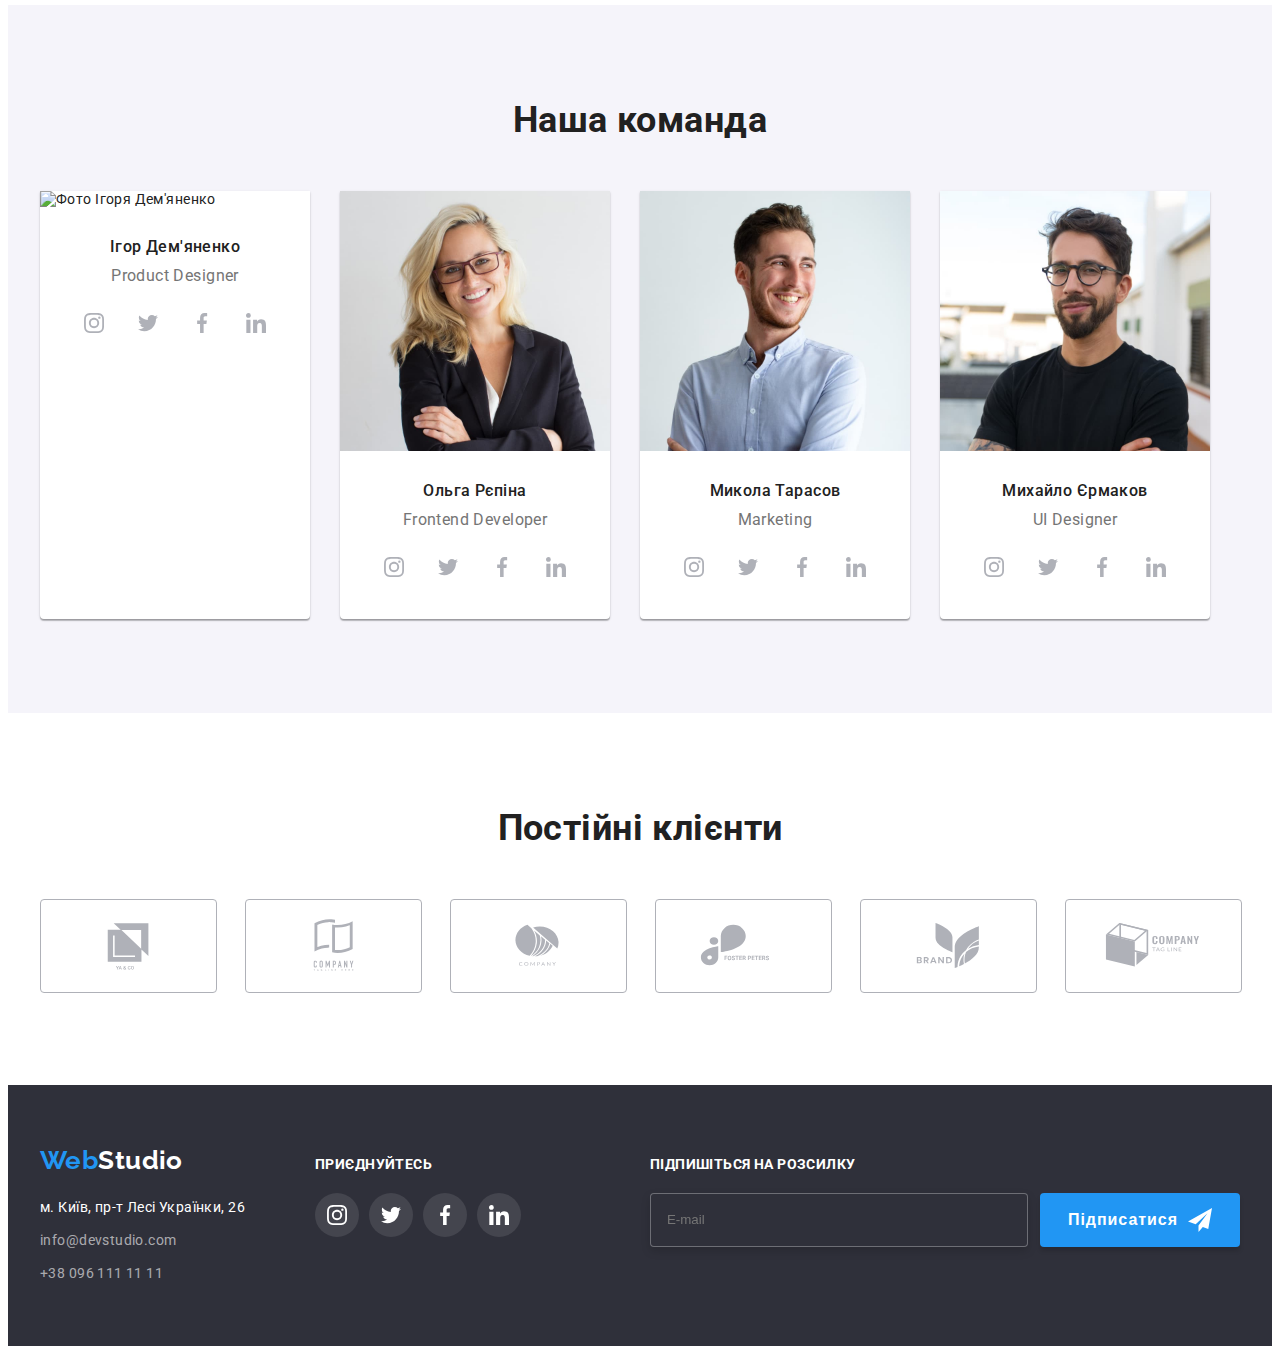
==== commit 45283b8a: "8" ====
--- a/index.html
+++ b/index.html
@@ -114,7 +114,31 @@
           <h2 class="section-title">Наша команда</h2>
           <ul class="team-list list">
             <li class="team-item">
-              <img src="./images/img1.jpg" alt="Фото Ігоря Дем'яненко" width="270" />
+              <picture>
+                <source
+                  srcset="
+                    ./images/img1.jpeg    1x,
+                    ./images/img1-2x.jpeg 2x
+                  "
+                  media="(min-width: 1200px)"
+                />
+                <source
+                  srcset="
+                    ./images/img1-tablet.jpeg    1x,
+                    ./images/img1-tablet-2x.jpeg 2x
+                  "
+                  media="(min-width: 768px)"
+                />
+                <source
+                  srcset="
+                    ./images/img1-mob.jpeg    1x,
+                    ./images/img1-mob-2x.jpeg 2x
+                  "
+                  media="(max-width: 767px)"
+                />
+                <img src="./images/img1.jpg" alt="Фото Ігоря Дем'яненко" width="270" />
+              </picture>
+              
               <div class="card">
                 <h3 class="team-title">Ігор Дем'яненко</h3>
                 <p lang="en" class="team-text">Product Designer</p>
--- a/css/main.min.css
+++ b/css/main.min.css
@@ -1 +1 @@
-body{font-family:Roboto,sans-serif;font-size:14px;letter-spacing:.03em;color:#212121;background:#fff}h1,h2,h3,h4,h5,h6,p,ul{margin:0}ul{padding-left:0}img{display:block;max-width:100%;height:auto}address{font-style:normal}button{display:block;cursor:pointer;border:none;border-radius:4px}.section{padding-top:94px;padding-bottom:94px}.container{width:1200px;padding:0 15px;margin:0 auto}.link{text-decoration:none;color:inherit}.list{list-style:none;padding-left:0;margin:0}.visually-hidden{position:absolute;white-space:nowrap;width:1px;height:1px;overflow:hidden;border:0;padding:0;clip:rect(0 0 0 0);clip-path:inset(50%);margin:-1px}@media screen and (min-width: 480px){.container{width:480px}}@media screen and (min-width: 768px){.container{width:768px}}@media screen and (min-width: 1200px){.container{width:1200px}}.header{border-bottom:1px solid #ececec}.main-nav{display:flex;align-items:center}.logo{font-family:"Raleway";font-weight:700;font-size:26px;line-height:1.19;color:#2196f3}.logo__part--dark{color:#000}@media screen and (min-width: 768px){.navigation{margin-left:87px}}@media screen and (min-width: 1200px){.navigation{margin-left:92px}}.navigation__list{display:flex}.navigation__item+.navigation__item{margin-left:50px}.navigation__link{display:block;padding-top:32px;padding-bottom:32px;font-family:inherit;font-weight:500;font-size:14px;line-height:1.14;letter-spacing:.02em;color:#212121;transition:color 250ms cubic-bezier(0.4, 0, 0.2, 1)}.navigation__link:hover,.navigation__link:focus{color:#2196f3}.current{color:#2196f3;position:relative}.current::after{position:absolute;content:"";width:100%;height:4px;left:0;bottom:0;background:#2196f3;border-radius:2px}.contact{align-items:center;margin-left:auto}.contact__item+.contact__item{margin-bottom:32px}@media screen and (min-width: 768px){.contact__item+.contact__item{margin-bottom:10px}}@media screen and (min-width: 1200px){.contact{display:flex}.contact__item+.contact__item{margin-left:50px;margin-bottom:0}}.contact__link{padding-top:32px;padding-bottom:32px;font-family:inherit;font-weight:500;line-height:1.14;letter-spacing:.02em;color:#757575;align-items:center;transition:color 250ms cubic-bezier(0.4, 0, 0.2, 1)}@media screen and (min-width: 1200px){.contact__link{display:flex}}.contact__link:hover,.contact__link:focus{color:#2196f3}.contact__icon{margin-right:10px;fill:currentColor}.hero{max-width:1600px;height:600px;margin-left:auto;margin-right:auto;padding-top:200px;padding-bottom:200px;background:#2f303a;background-image:linear-gradient(rgba(47, 48, 58, 0.4), rgba(47, 48, 58, 0.4)),url(../images/hero-background.jpg);background-repeat:no-repeat;background-position:center;background-size:cover;text-align:center}.hero__title{margin-right:auto;margin-left:auto;font-weight:900;font-size:26px;line-height:1.62;text-align:center;letter-spacing:.06em;text-transform:uppercase;color:#fff;margin-bottom:30px;max-width:360px}@media screen and (min-width: 1200px){.hero__title{font-size:44px;line-height:1.36;max-width:696px}}.hero__btn{margin-right:auto;margin-left:auto;font-family:inherit;font-weight:700;font-size:16px;line-height:1.88;display:flex;align-items:center;text-align:center;letter-spacing:.06em;color:#fff;background:#2196f3;cursor:pointer;box-shadow:0px 4px 4px rgba(0,0,0,.15);border-radius:4px;border-style:none;padding:10px 32px;transition:background-color 250ms cubic-bezier(0.4, 0, 0.2, 1)}.hero__btn:hover,.hero__btn:focus{background-color:#188ce8}.section-title{font-weight:700;font-size:28px;line-height:1.18;text-align:center;color:#212121;margin-bottom:50px}@media screen and (min-width: 1200px){.section-title{font-size:36px;line-height:1.17}}.advantage{padding-top:94px;padding-bottom:94px}@media screen and (min-width: 768px){.advantage__list{display:flex;flex-wrap:wrap;justify-content:space-between;padding-right:0;gap:30px}}@media screen and (min-width: 768px){.advantage__item{width:calc((100% - 60px)/2)}}@media screen and (min-width: 1200px){.advantage__item{max-width:270px}}.advantage__title{font-weight:700;font-size:14px;line-height:1.14;text-transform:uppercase;color:#212121;margin-bottom:10px}@media screen and (max-width: 480px){.advantage__title{text-align:center}}.advantage__text{line-height:1.71;color:#757575}.advantage__item::before{display:block;content:"";height:120px;background:#f5f4fa;background-position:center;background-size:contain;border-radius:4px;margin-bottom:30px}.advantage__item:nth-child(1)::before{background-image:url("../images/advantage1.svg")}.advantage__item:nth-child(2)::before{background-image:url("../images/advantage2.svg")}.advantage__item:nth-child(3)::before{background-image:url("../images/advantage3.svg")}.advantage__item:nth-child(4)::before{background-image:url("../images/advantage4.svg")}.advantage__item::before{background-repeat:no-repeat}.activity{padding-top:0}@media screen and (max-width: 1199px){.activity{display:none}}.activity__list{display:flex;gap:30px;position:relative}.activity__text{position:absolute;display:flex;align-items:center;justify-content:center;width:370px;height:70px;font-weight:700;line-height:1,14;text-transform:uppercase;color:#fff;background-color:rgba(47,48,58,.8);bottom:0px}.team{background-color:#f5f4fa;padding-top:94px;padding-bottom:94px}@media screen and (min-width: 768px){.team-list{display:flex;gap:30px}}.team-item{background-color:#fff;box-shadow:0px 1px 3px rgba(0,0,0,.12),0px 1px 1px rgba(0,0,0,.14),0px 2px 1px rgba(0,0,0,.2);border-radius:0px 0px 4px 4px}.team-title{font-weight:500;font-size:16px;line-height:1.19;text-align:center;color:#212121;margin-bottom:10px}.team-text{font-size:16px;line-height:1.19;text-align:center;color:#757575;margin-bottom:16px}.team-soc-list{display:flex;justify-content:center;gap:10px;margin-right:32px;margin-left:32px}.team-soc-item{width:44px;height:44px}.team-soc-link{width:100%;height:100%;border-radius:50%;display:flex;align-items:center;justify-content:center;color:#afb1b8;transition:color 250ms cubic-bezier(0.4, 0, 0.2, 1),background-color 250ms cubic-bezier(0.4, 0, 0.2, 1)}.team-soc-link:hover,.team-soc-link:focus{color:#fff;background-color:#2196f3}.team-soc-icon{fill:currentColor}.card{padding-top:30px;padding-bottom:30px}.client__list{display:flex;justify-content:center;gap:30px}@media screen and (min-width: 480px){.client__list{flex-wrap:wrap}}.client__item{height:92px}@media screen and (min-width: 480px){.client__item{width:calc((100% - 30px)/2)}}@media screen and (min-width: 768px){.client__item{width:calc((100% - 60px)/3)}}@media screen and (min-width: 1200px){.client__item{width:calc((100% - 150px)/6)}}.client__link{display:flex;width:100%;height:100%;border:1px solid #afb1b8;border-radius:4px;align-items:center;justify-content:center;color:#afb1b8;transition:color 250ms cubic-bezier(0.4, 0, 0.2, 1),border 250ms cubic-bezier(0.4, 0, 0.2, 1)}.client__link:hover,.client__link:focus{color:#2196f3;border:1px solid #2196f3}.client__icon{fill:currentColor}.footer{background:#2f303a;padding-top:60px;padding-bottom:60px}.footer-logo-part{color:#fff}.footer-addres{margin-top:20px}@media screen and (max-width: 767px){.footer-addres{margin-bottom:60px}}.footer-link{transition:color 250ms cubic-bezier(0.4, 0, 0.2, 1)}.footer-link:hover,.footer-link:focus{color:#2196f3}.footer-adress{font-family:inherit;line-height:1.71;color:#fff}.footer-item:not(:last-child){margin-bottom:9px}.footer-mail,.footer-tel{font-family:inherit;font-style:normal;line-height:1.71;color:rgba(255,255,255,.6)}@media screen and (max-width: 1199px){.footer{text-align:center}}@media screen and (min-width: 768px){.footer-container{display:flex;align-items:baseline;flex-wrap:wrap;justify-content:space-around}}@media screen and (min-width: 1200px){.footer-container{flex-wrap:nowrap;justify-content:normal}}.footer-title{font-weight:700;font-size:14px;line-height:1.14;letter-spacing:.03em;text-transform:uppercase;color:#fff;margin-bottom:20px}.footer-soc-icon{fill:currentColor}@media screen and (min-width: 480px){.join{margin-bottom:60px}}@media screen and (min-width: 767px){.join{margin-bottom:102px}}@media screen and (min-width: 1200px){.join{margin-left:70px;margin-bottom:0}}.join-list{display:flex;gap:10px}@media screen and (max-width: 1199px){.join-list{justify-content:center}}.join-item{width:44px;height:44px}.join-link{display:flex;width:100%;height:100%;border-radius:50%;background:rgba(255,255,255,.1);color:#fff;align-items:center;justify-content:center;transition:background-color 250ms cubic-bezier(0.4, 0, 0.2, 1)}.join-link:hover,.join-link:focus{background-color:#2196f3}@media screen and (min-width: 1200px){.form-mail{margin-left:auto}}@media screen and (min-width: 1200px){.form-field{display:flex;flex-direction:row}}.form-field input{width:358px;height:50px;padding-left:16px;border:1px solid rgba(255,255,255,.3);filter:drop-shadow(0px 4px 4px rgba(0, 0, 0, 0.15));border-radius:4px;background:#2f303a;color:rgba(255,255,255,.6)}.form-field:focus-within input{outline:rgba(0,0,0,0)}.form-mail-btn{min-width:200px;padding:10px 28px;background:#2196f3;box-shadow:0px 4px 4px rgba(0,0,0,.15);border-radius:4px;font-weight:700;font-size:16px;line-height:1.88;display:flex;gap:10px;align-items:center;justify-content:center;letter-spacing:.06em;color:#fff;margin-left:12px;transition:background-color 250ms cubic-bezier(0.4, 0, 0.2, 1)}.form-mail-btn:hover,.form-mail-btn:focus{border-color:#188ce8}@media screen and (max-width: 1199px){.form-mail-btn{margin-top:20px;margin-left:auto;margin-right:auto}}.backdrop{width:100%;height:100%;position:fixed;top:0;opacity:1;background-color:rgba(0,0,0,.2);transition:opacity 250ms cubic-bezier(0.4, 0, 0.2, 1),visibility 250ms cubic-bezier(0.4, 0, 0.2, 1)}.modal{width:528px;height:581px;position:absolute;top:50%;left:50%;background-color:#fff;box-shadow:0px 1px 3px rgba(0,0,0,.12),0px 1px 1px rgba(0,0,0,.14),0px 2px 1px rgba(0,0,0,.2);border-radius:4px;transform:translate(-50%, -50%) scale(1);transition:transform 250ms cubic-bezier(0.4, 0, 0.2, 1);padding:40px}.backdrop.is-hidden .modal{transform:translate(-50%, -50%) scale(0)}.modal-btn{width:30px;height:30px;position:absolute;background-color:#fff;border-radius:50%;border:1px solid rgba(0,0,0,.1);top:8px;right:8px;display:flex;align-items:center;justify-content:center;padding:0;cursor:pointer}.modal-btn>svg{transition:fill 250ms cubic-bezier(0.4, 0, 0.2, 1)}.modal-btn:hover svg,.modal-btn:focus svg{fill:#2196f3}.is-hidden{opacity:0;visibility:hidden;pointer-events:none}.modal-form{width:448px}.modal-form-title{font-weight:700;font-size:20px;line-height:1.15;text-align:center;letter-spacing:.03em;color:#212121;margin-bottom:12px}.modal-form-field{display:flex;flex-direction:column;margin-bottom:10px}.modal-form-label{margin-bottom:4px;font-weight:400;font-size:12px;line-height:1.17;letter-spacing:.01em;color:#757575}.modal-form-input{width:100%;height:40px;border:1px solid rgba(33,33,33,.2);border-radius:4px;color:#212121;padding-left:42px;transition:border-color 250ms cubic-bezier(0.4, 0, 0.2, 1)}.last-field{margin-bottom:0px}.comment{width:100%;height:120px;border:1px solid rgba(33,33,33,.2);border-radius:4px;padding:12px 16px;transition:border-color 250ms cubic-bezier(0.4, 0, 0.2, 1)}.modal-form-field:hover .comment,.modal-form-field:focus .comment{border-color:#2196f3}.modal-form-field:focus-within .comment{outline:none;border-color:#2196f3}textarea{resize:none}.modal-form-btn{margin-left:auto;margin-right:auto;margin-top:30px;min-width:200px;padding:10px 52px;background:#2196f3;box-shadow:0px 4px 4px rgba(0,0,0,.15);border-radius:4px;font-weight:700;font-size:16px;line-height:1.88x;letter-spacing:.06em;color:#fff;transition:background-color 250ms cubic-bezier(0.4, 0, 0.2, 1)}.modal-form-btn:hover,.modal-form-btn:focus{background-color:#188ce8}.modal-form-wrapper{position:relative;display:flex;align-items:center}.modal-form-icon{position:absolute;left:12px;transition:fill 250ms cubic-bezier(0.4, 0, 0.2, 1)}.modal-form-wrapper:hover .modal-form-icon,.modal-form-wrapper:focus .modal-form-icon{fill:#2196f3}.modal-form-wrapper:focus-within .modal-form-icon{fill:#2196f3}.modal-form-input:hover,.modal-form-input:focus{border-color:#2196f3;outline:none}.modal-form-checkbox{margin-top:20px;display:flex;justify-content:center}.checkbox{position:absolute;width:1px;height:1px;margin:-1px;border:0;padding:0;clip:rect(0 0 0 0);overflow:hidden}.checkbox-text{font-size:14px;line-height:1.71;letter-spacing:.03em;color:#757575}.checkbox-link{font-size:14px;line-height:1.71;letter-spacing:.03em;text-decoration-line:underline;color:#2196f3}.checkbox-label{display:flex;align-items:center;margin-right:5px}.checkbox-iconblack{margin-right:8px;transition:opacity 250ms cubic-bezier(0.4, 0, 0.2, 1)}.checkbox:checked+.checkbox-iconblack{opacity:0}.checkbox-iconcheck{position:absolute;opacity:0;transition:opacity 250ms cubic-bezier(0.4, 0, 0.2, 1)}.checkbox:checked~.checkbox-iconcheck{opacity:1}.portfolio{padding-top:94px;padding-bottom:94px}.portfolio-nav-galary .list{display:flex}.portfolio-btn-list{justify-content:center;gap:8px;margin-bottom:50px}.portfolio-btn{font-family:inherit;font-weight:500;font-size:16px;line-height:1.62;letter-spacing:.03em;text-align:center;color:#212121;background-color:#f5f4fa;cursor:pointer;border-style:none;border-radius:4px;padding:6px 22px;transition:background-color 250ms cubic-bezier(0.4, 0, 0.2, 1),color 250ms cubic-bezier(0.4, 0, 0.2, 1),box-shadow 250ms cubic-bezier(0.4, 0, 0.2, 1)}.portfolio-btn:hover,.portfolio-btn:focus{background-color:#2196f3;color:#fff;box-shadow:0px 3px 1px rgba(0,0,0,.1),0px 1px 2px rgba(0,0,0,.08),0px 2px 2px rgba(0,0,0,.12)}.galary-list{flex-wrap:wrap;padding-right:0}.galary-item{width:calc((100% - 60px)/3);margin-right:30px;margin-bottom:30px}.galary-item:nth-child(3n){margin-right:0}.galary-item:nth-last-child(-n+3){margin-bottom:0}.portfolio-title{margin-bottom:4px;font-weight:700;font-size:18px;line-height:2;letter-spacing:.06em;color:#212121}.portfolio-text{font-size:16px;line-height:1.88;color:#757575}.portfolio-card{padding:20px 24px;border-right:1px solid #eee;border-bottom:1px solid #eee;border-left:1px solid #eee}.portfolio-galary-link{display:block;transition:box-shadow 250ms cubic-bezier(0.4, 0, 0.2, 1)}.portfolio-galary-link:hover,.portfolio-galary-link:focus{box-shadow:0px 1px 1px rgba(0,0,0,.12),0px 4px 4px rgba(0,0,0,.06),1px 4px 6px rgba(0,0,0,.16)}.portfolio-hover{position:relative;width:370px;height:294px;overflow:hidden}.portfolio-overlay{position:absolute;width:100%;height:100%;background:rgba(33,150,243,.9);opacity:0;transform:translateY(0);transition:transform 250ms cubic-bezier(0.4, 0, 0.2, 1),opacity 250ms cubic-bezier(0.4, 0, 0.2, 1)}.galary-item:hover .portfolio-overlay,.galary-item:focus .portfolio-overlay{opacity:1;transform:translateY(-100%)}.porfolio-hover-text{position:absolute;width:322px;height:168px;font-size:18px;line-height:1.56;color:#fff;left:50%;top:50%;transform:translate(-50%, -50%);transition:transform 250ms cubic-bezier(0.4, 0, 0.2, 1)}/*# sourceMappingURL=main.min.css.map */+body{font-family:Roboto,sans-serif;font-size:14px;letter-spacing:.03em;color:#212121;background:#fff}h1,h2,h3,h4,h5,h6,p,ul{margin:0}ul{padding-left:0}img{display:block;max-width:100%;height:auto}address{font-style:normal}button{display:block;cursor:pointer;border:none;border-radius:4px}.section{padding-top:94px;padding-bottom:94px}.link{text-decoration:none;color:inherit}.list{list-style:none;padding-left:0;margin:0}.visually-hidden{position:absolute;white-space:nowrap;width:1px;height:1px;overflow:hidden;border:0;padding:0;clip:rect(0 0 0 0);clip-path:inset(50%);margin:-1px}.container{width:100%;padding:0 15px;margin:0 auto}@media screen and (min-width: 480px){.container{width:480px}}@media screen and (min-width: 768px){.container{width:768px}}@media screen and (min-width: 1200px){.container{width:1200px}}.header{border-bottom:1px solid #ececec}.main-nav{display:flex;align-items:center}.logo{font-family:"Raleway";font-weight:700;font-size:26px;line-height:1.19;color:#2196f3}.logo__part--dark{color:#000}@media screen and (min-width: 768px){.navigation{margin-left:87px}}@media screen and (min-width: 1200px){.navigation{margin-left:92px}}.navigation__list{display:flex}.navigation__item+.navigation__item{margin-left:50px}.navigation__link{display:block;padding-top:32px;padding-bottom:32px;font-family:inherit;font-weight:500;font-size:14px;line-height:1.14;letter-spacing:.02em;color:#212121;transition:color 250ms cubic-bezier(0.4, 0, 0.2, 1)}.navigation__link:hover,.navigation__link:focus{color:#2196f3}.current{color:#2196f3;position:relative}.current::after{position:absolute;content:"";width:100%;height:4px;left:0;bottom:0;background:#2196f3;border-radius:2px}.contact{align-items:center;margin-left:auto}.contact__item+.contact__item{margin-bottom:32px}@media screen and (min-width: 768px){.contact__item+.contact__item{margin-bottom:10px}}@media screen and (min-width: 1200px){.contact{display:flex}.contact__item+.contact__item{margin-left:50px;margin-bottom:0}}.contact__link{padding-top:32px;padding-bottom:32px;font-family:inherit;font-weight:500;line-height:1.14;letter-spacing:.02em;color:#757575;align-items:center;transition:color 250ms cubic-bezier(0.4, 0, 0.2, 1)}@media screen and (min-width: 1200px){.contact__link{display:flex}}.contact__link:hover,.contact__link:focus{color:#2196f3}.contact__icon{margin-right:10px;fill:currentColor}.hero{width:100%;margin-left:auto;margin-right:auto;padding-top:118px;padding-bottom:118px;background:#2f303a;background-image:linear-gradient(rgba(47, 48, 58, 0.4), rgba(47, 48, 58, 0.4)),url(../images/hero-bg-mob.jpg);background-repeat:no-repeat;background-position:center;background-size:cover;text-align:center;flex-grow:1}@media(min-device-pixel-ratio: 2),(min-resolution: 192dpi),(min-resolution: 2dppx){.hero{background-image:linear-gradient(rgba(47, 48, 58, 0.4), rgba(47, 48, 58, 0.4)),url(../images/hero-bg-mob-2x.jpeg)}}@media screen and (min-width: 768px){.hero{background-image:linear-gradient(rgba(47, 48, 58, 0.4), rgba(47, 48, 58, 0.4)),url(../images/hero-bg-tab.jpeg)}}@media screen and (min-width: 768px)and (min-device-pixel-ratio: 2),screen and (min-width: 768px)and (min-resolution: 192dpi),screen and (min-width: 768px)and (min-resolution: 2dppx){.hero{background-image:linear-gradient(rgba(47, 48, 58, 0.4), rgba(47, 48, 58, 0.4)),url(../images/hero-bg-tab-2x.jpeg)}}@media screen and (min-width: 1200px){.hero{padding-top:200px;padding-bottom:200px;background-image:linear-gradient(rgba(47, 48, 58, 0.4), rgba(47, 48, 58, 0.4)),url(../images/hero-bg.jpeg)}}@media screen and (min-width: 1200px)and (min-device-pixel-ratio: 2),screen and (min-width: 1200px)and (min-resolution: 192dpi),screen and (min-width: 1200px)and (min-resolution: 2dppx){.hero{background-image:linear-gradient(rgba(47, 48, 58, 0.4), rgba(47, 48, 58, 0.4)),url(../images/hero-bg-2x.jpeg)}}.hero__title{margin-right:auto;margin-left:auto;font-weight:900;font-size:18px;line-height:1.62;text-align:center;letter-spacing:.06em;text-transform:uppercase;color:#fff;margin-bottom:30px;max-width:360px}@media screen and (min-width: 480px){.hero__title{font-size:26px;line-height:1.62}}@media screen and (min-width: 1200px){.hero__title{font-size:44px;line-height:1.36;max-width:696px}}.hero__btn{margin-right:auto;margin-left:auto;font-family:inherit;font-weight:700;font-size:16px;line-height:1.88;display:flex;align-items:center;text-align:center;letter-spacing:.06em;color:#fff;background:#2196f3;cursor:pointer;box-shadow:0px 4px 4px rgba(0,0,0,.15);border-radius:4px;border-style:none;padding:10px 32px;transition:background-color 250ms cubic-bezier(0.4, 0, 0.2, 1)}.hero__btn:hover,.hero__btn:focus{background-color:#188ce8}.section-title{font-weight:700;font-size:28px;line-height:1.18;text-align:center;color:#212121;margin-bottom:50px}@media screen and (min-width: 1200px){.section-title{font-size:36px;line-height:1.17}}.advantage{padding-top:94px;padding-bottom:94px}@media screen and (min-width: 768px){.advantage__list{display:flex;flex-wrap:wrap;justify-content:space-between;padding-right:0;gap:30px}}@media screen and (min-width: 768px){.advantage__item{width:calc((100% - 60px)/2)}}@media screen and (min-width: 1200px){.advantage__item{max-width:270px}}.advantage__title{font-weight:700;font-size:14px;line-height:1.14;text-transform:uppercase;color:#212121;margin-bottom:10px}@media screen and (max-width: 480px){.advantage__title{text-align:center}}.advantage__text{line-height:1.71;color:#757575}.advantage__item::before{display:block;content:"";height:120px;background:#f5f4fa;background-position:center;background-size:contain;border-radius:4px;margin-bottom:30px}.advantage__item:nth-child(1)::before{background-image:url("../images/advantage1.svg")}.advantage__item:nth-child(2)::before{background-image:url("../images/advantage2.svg")}.advantage__item:nth-child(3)::before{background-image:url("../images/advantage3.svg")}.advantage__item:nth-child(4)::before{background-image:url("../images/advantage4.svg")}.advantage__item::before{background-repeat:no-repeat}.activity{padding-top:0}@media screen and (max-width: 1199px){.activity{display:none}}.activity__list{display:flex;gap:30px;position:relative}.activity__text{position:absolute;display:flex;align-items:center;justify-content:center;width:370px;height:70px;font-weight:700;line-height:1,14;text-transform:uppercase;color:#fff;background-color:rgba(47,48,58,.8);bottom:0px}.team{background-color:#f5f4fa;padding-top:94px;padding-bottom:94px}@media screen and (min-width: 768px){.team-list{display:flex;gap:30px}}.team-item{background-color:#fff;box-shadow:0px 1px 3px rgba(0,0,0,.12),0px 1px 1px rgba(0,0,0,.14),0px 2px 1px rgba(0,0,0,.2);border-radius:0px 0px 4px 4px}.team-title{font-weight:500;font-size:16px;line-height:1.19;text-align:center;color:#212121;margin-bottom:10px}.team-text{font-size:16px;line-height:1.19;text-align:center;color:#757575;margin-bottom:16px}.team-soc-list{display:flex;justify-content:center;gap:10px;margin-right:32px;margin-left:32px}.team-soc-item{width:44px;height:44px}.team-soc-link{width:100%;height:100%;border-radius:50%;display:flex;align-items:center;justify-content:center;color:#afb1b8;transition:color 250ms cubic-bezier(0.4, 0, 0.2, 1),background-color 250ms cubic-bezier(0.4, 0, 0.2, 1)}.team-soc-link:hover,.team-soc-link:focus{color:#fff;background-color:#2196f3}.team-soc-icon{fill:currentColor}.card{padding-top:30px;padding-bottom:30px}.client__list{display:flex;justify-content:center;gap:30px;flex-wrap:wrap}.client__item{height:92px;width:calc((100% - 30px)/2)}@media screen and (min-width: 768px){.client__item{width:calc((100% - 60px)/3)}}@media screen and (min-width: 1200px){.client__item{width:calc((100% - 150px)/6)}}.client__link{display:flex;width:100%;height:100%;border:1px solid #afb1b8;border-radius:4px;align-items:center;justify-content:center;color:#afb1b8;transition:color 250ms cubic-bezier(0.4, 0, 0.2, 1),border 250ms cubic-bezier(0.4, 0, 0.2, 1)}.client__link:hover,.client__link:focus{color:#2196f3;border:1px solid #2196f3}.client__icon{fill:currentColor}.footer{background:#2f303a;padding-top:60px;padding-bottom:60px}.footer-logo-part{color:#fff}.footer-addres{margin-top:20px}@media screen and (max-width: 767px){.footer-addres{margin-bottom:60px}}.footer-link{transition:color 250ms cubic-bezier(0.4, 0, 0.2, 1)}.footer-link:hover,.footer-link:focus{color:#2196f3}.footer-adress{font-family:inherit;line-height:1.71;color:#fff}.footer-item:not(:last-child){margin-bottom:9px}.footer-mail,.footer-tel{font-family:inherit;font-style:normal;line-height:1.71;color:rgba(255,255,255,.6)}@media screen and (max-width: 1199px){.footer{text-align:center}}@media screen and (min-width: 768px){.footer-container{display:flex;align-items:baseline;flex-wrap:wrap;justify-content:space-around}}@media screen and (min-width: 1200px){.footer-container{flex-wrap:nowrap;justify-content:normal}}.footer-title{font-weight:700;font-size:14px;line-height:1.14;letter-spacing:.03em;text-transform:uppercase;color:#fff;margin-bottom:20px}.footer-soc-icon{fill:currentColor}.join{margin-bottom:60px}@media screen and (min-width: 767px){.join{margin-bottom:102px}}@media screen and (min-width: 1200px){.join{margin-left:70px;margin-bottom:0}}.join-list{display:flex;gap:10px}@media screen and (max-width: 1199px){.join-list{justify-content:center}}.join-item{width:44px;height:44px}.join-link{display:flex;width:100%;height:100%;border-radius:50%;background:rgba(255,255,255,.1);color:#fff;align-items:center;justify-content:center;transition:background-color 250ms cubic-bezier(0.4, 0, 0.2, 1)}.join-link:hover,.join-link:focus{background-color:#2196f3}@media screen and (min-width: 1200px){.form-mail{margin-left:auto}}@media screen and (min-width: 1200px){.form-field{display:flex;flex-direction:row}}.form-field input{width:100%;height:50px;padding-left:16px;border:1px solid rgba(255,255,255,.3);filter:drop-shadow(0px 4px 4px rgba(0, 0, 0, 0.15));border-radius:4px;background:#2f303a;color:rgba(255,255,255,.6)}@media screen and (min-width: 768px){.form-field input{width:450px}}@media screen and (min-width: 1200px){.form-field input{width:358px}}.form-field:focus-within input{outline:rgba(0,0,0,0)}.form-mail-btn{min-width:200px;padding:10px 28px;background:#2196f3;box-shadow:0px 4px 4px rgba(0,0,0,.15);border-radius:4px;font-weight:700;font-size:16px;line-height:1.88;display:flex;gap:10px;align-items:center;justify-content:center;letter-spacing:.06em;color:#fff;margin-left:12px;transition:background-color 250ms cubic-bezier(0.4, 0, 0.2, 1)}.form-mail-btn:hover,.form-mail-btn:focus{border-color:#188ce8}@media screen and (max-width: 1199px){.form-mail-btn{margin-top:20px;margin-left:auto;margin-right:auto}}.backdrop{width:100%;height:100%;position:fixed;top:0;opacity:1;background-color:rgba(0,0,0,.2);transition:opacity 250ms cubic-bezier(0.4, 0, 0.2, 1),visibility 250ms cubic-bezier(0.4, 0, 0.2, 1)}.modal{width:528px;height:581px;position:absolute;top:50%;left:50%;background-color:#fff;box-shadow:0px 1px 3px rgba(0,0,0,.12),0px 1px 1px rgba(0,0,0,.14),0px 2px 1px rgba(0,0,0,.2);border-radius:4px;transform:translate(-50%, -50%) scale(1);transition:transform 250ms cubic-bezier(0.4, 0, 0.2, 1);padding:40px}.backdrop.is-hidden .modal{transform:translate(-50%, -50%) scale(0)}.modal-btn{width:30px;height:30px;position:absolute;background-color:#fff;border-radius:50%;border:1px solid rgba(0,0,0,.1);top:8px;right:8px;display:flex;align-items:center;justify-content:center;padding:0;cursor:pointer}.modal-btn>svg{transition:fill 250ms cubic-bezier(0.4, 0, 0.2, 1)}.modal-btn:hover svg,.modal-btn:focus svg{fill:#2196f3}.is-hidden{opacity:0;visibility:hidden;pointer-events:none}.modal-form{width:448px}.modal-form-title{font-weight:700;font-size:20px;line-height:1.15;text-align:center;letter-spacing:.03em;color:#212121;margin-bottom:12px}.modal-form-field{display:flex;flex-direction:column;margin-bottom:10px}.modal-form-label{margin-bottom:4px;font-weight:400;font-size:12px;line-height:1.17;letter-spacing:.01em;color:#757575}.modal-form-input{width:100%;height:40px;border:1px solid rgba(33,33,33,.2);border-radius:4px;color:#212121;padding-left:42px;transition:border-color 250ms cubic-bezier(0.4, 0, 0.2, 1)}.last-field{margin-bottom:0px}.comment{width:100%;height:120px;border:1px solid rgba(33,33,33,.2);border-radius:4px;padding:12px 16px;transition:border-color 250ms cubic-bezier(0.4, 0, 0.2, 1)}.modal-form-field:hover .comment,.modal-form-field:focus .comment{border-color:#2196f3}.modal-form-field:focus-within .comment{outline:none;border-color:#2196f3}textarea{resize:none}.modal-form-btn{margin-left:auto;margin-right:auto;margin-top:30px;min-width:200px;padding:10px 52px;background:#2196f3;box-shadow:0px 4px 4px rgba(0,0,0,.15);border-radius:4px;font-weight:700;font-size:16px;line-height:1.88x;letter-spacing:.06em;color:#fff;transition:background-color 250ms cubic-bezier(0.4, 0, 0.2, 1)}.modal-form-btn:hover,.modal-form-btn:focus{background-color:#188ce8}.modal-form-wrapper{position:relative;display:flex;align-items:center}.modal-form-icon{position:absolute;left:12px;transition:fill 250ms cubic-bezier(0.4, 0, 0.2, 1)}.modal-form-wrapper:hover .modal-form-icon,.modal-form-wrapper:focus .modal-form-icon{fill:#2196f3}.modal-form-wrapper:focus-within .modal-form-icon{fill:#2196f3}.modal-form-input:hover,.modal-form-input:focus{border-color:#2196f3;outline:none}.modal-form-checkbox{margin-top:20px;display:flex;justify-content:center}.checkbox{position:absolute;width:1px;height:1px;margin:-1px;border:0;padding:0;clip:rect(0 0 0 0);overflow:hidden}.checkbox-text{font-size:14px;line-height:1.71;letter-spacing:.03em;color:#757575}.checkbox-link{font-size:14px;line-height:1.71;letter-spacing:.03em;text-decoration-line:underline;color:#2196f3}.checkbox-label{display:flex;align-items:center;margin-right:5px}.checkbox-iconblack{margin-right:8px;transition:opacity 250ms cubic-bezier(0.4, 0, 0.2, 1)}.checkbox:checked+.checkbox-iconblack{opacity:0}.checkbox-iconcheck{position:absolute;opacity:0;transition:opacity 250ms cubic-bezier(0.4, 0, 0.2, 1)}.checkbox:checked~.checkbox-iconcheck{opacity:1}.portfolio{padding-top:94px;padding-bottom:94px}.portfolio-nav-galary .list{display:flex}.portfolio-btn-list{justify-content:center;gap:8px;margin-bottom:50px}.portfolio-btn{font-family:inherit;font-weight:500;font-size:16px;line-height:1.62;letter-spacing:.03em;text-align:center;color:#212121;background-color:#f5f4fa;cursor:pointer;border-style:none;border-radius:4px;padding:6px 22px;transition:background-color 250ms cubic-bezier(0.4, 0, 0.2, 1),color 250ms cubic-bezier(0.4, 0, 0.2, 1),box-shadow 250ms cubic-bezier(0.4, 0, 0.2, 1)}.portfolio-btn:hover,.portfolio-btn:focus{background-color:#2196f3;color:#fff;box-shadow:0px 3px 1px rgba(0,0,0,.1),0px 1px 2px rgba(0,0,0,.08),0px 2px 2px rgba(0,0,0,.12)}.galary-list{flex-wrap:wrap;padding-right:0}.galary-item{width:calc((100% - 60px)/3);margin-right:30px;margin-bottom:30px}.galary-item:nth-child(3n){margin-right:0}.galary-item:nth-last-child(-n+3){margin-bottom:0}.portfolio-title{margin-bottom:4px;font-weight:700;font-size:18px;line-height:2;letter-spacing:.06em;color:#212121}.portfolio-text{font-size:16px;line-height:1.88;color:#757575}.portfolio-card{padding:20px 24px;border-right:1px solid #eee;border-bottom:1px solid #eee;border-left:1px solid #eee}.portfolio-galary-link{display:block;transition:box-shadow 250ms cubic-bezier(0.4, 0, 0.2, 1)}.portfolio-galary-link:hover,.portfolio-galary-link:focus{box-shadow:0px 1px 1px rgba(0,0,0,.12),0px 4px 4px rgba(0,0,0,.06),1px 4px 6px rgba(0,0,0,.16)}.portfolio-hover{position:relative;width:370px;height:294px;overflow:hidden}.portfolio-overlay{position:absolute;width:100%;height:100%;background:rgba(33,150,243,.9);opacity:0;transform:translateY(0);transition:transform 250ms cubic-bezier(0.4, 0, 0.2, 1),opacity 250ms cubic-bezier(0.4, 0, 0.2, 1)}.galary-item:hover .portfolio-overlay,.galary-item:focus .portfolio-overlay{opacity:1;transform:translateY(-100%)}.porfolio-hover-text{position:absolute;width:322px;height:168px;font-size:18px;line-height:1.56;color:#fff;left:50%;top:50%;transform:translate(-50%, -50%);transition:transform 250ms cubic-bezier(0.4, 0, 0.2, 1)}/*# sourceMappingURL=main.min.css.map */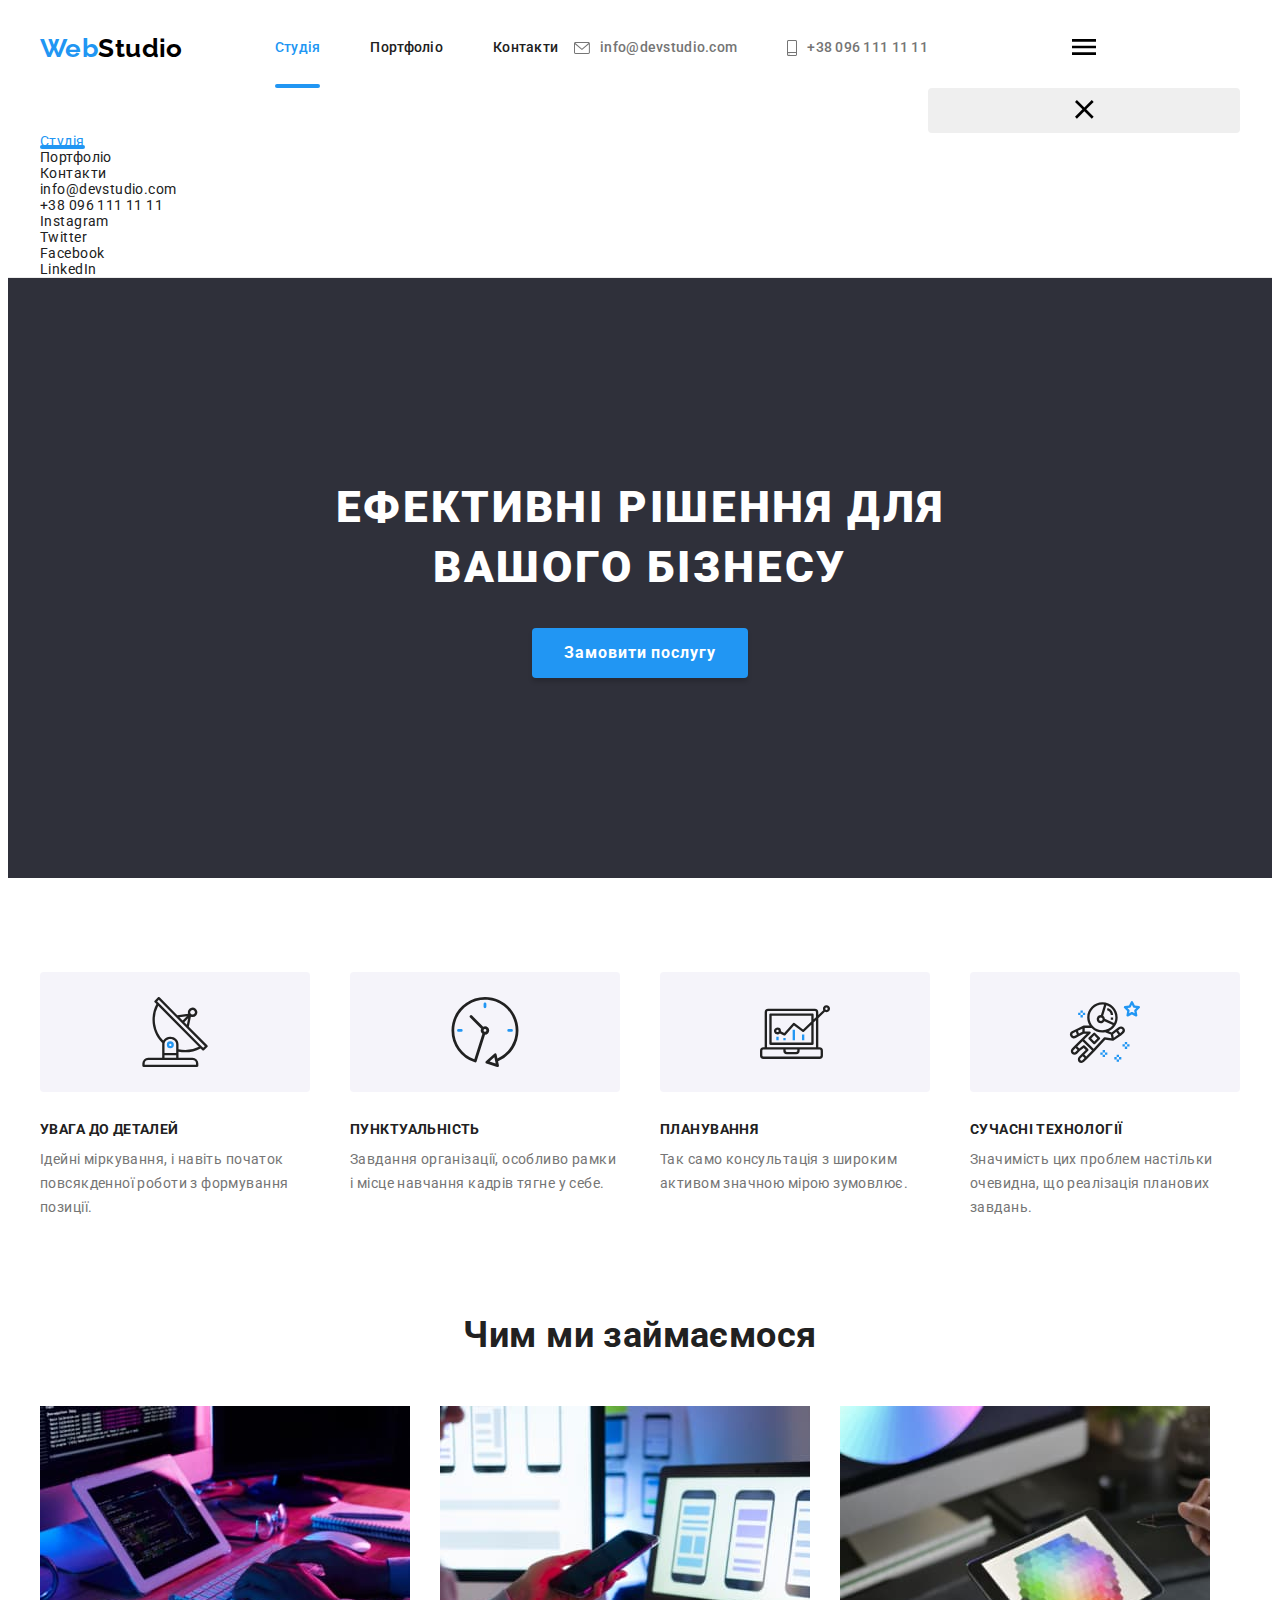
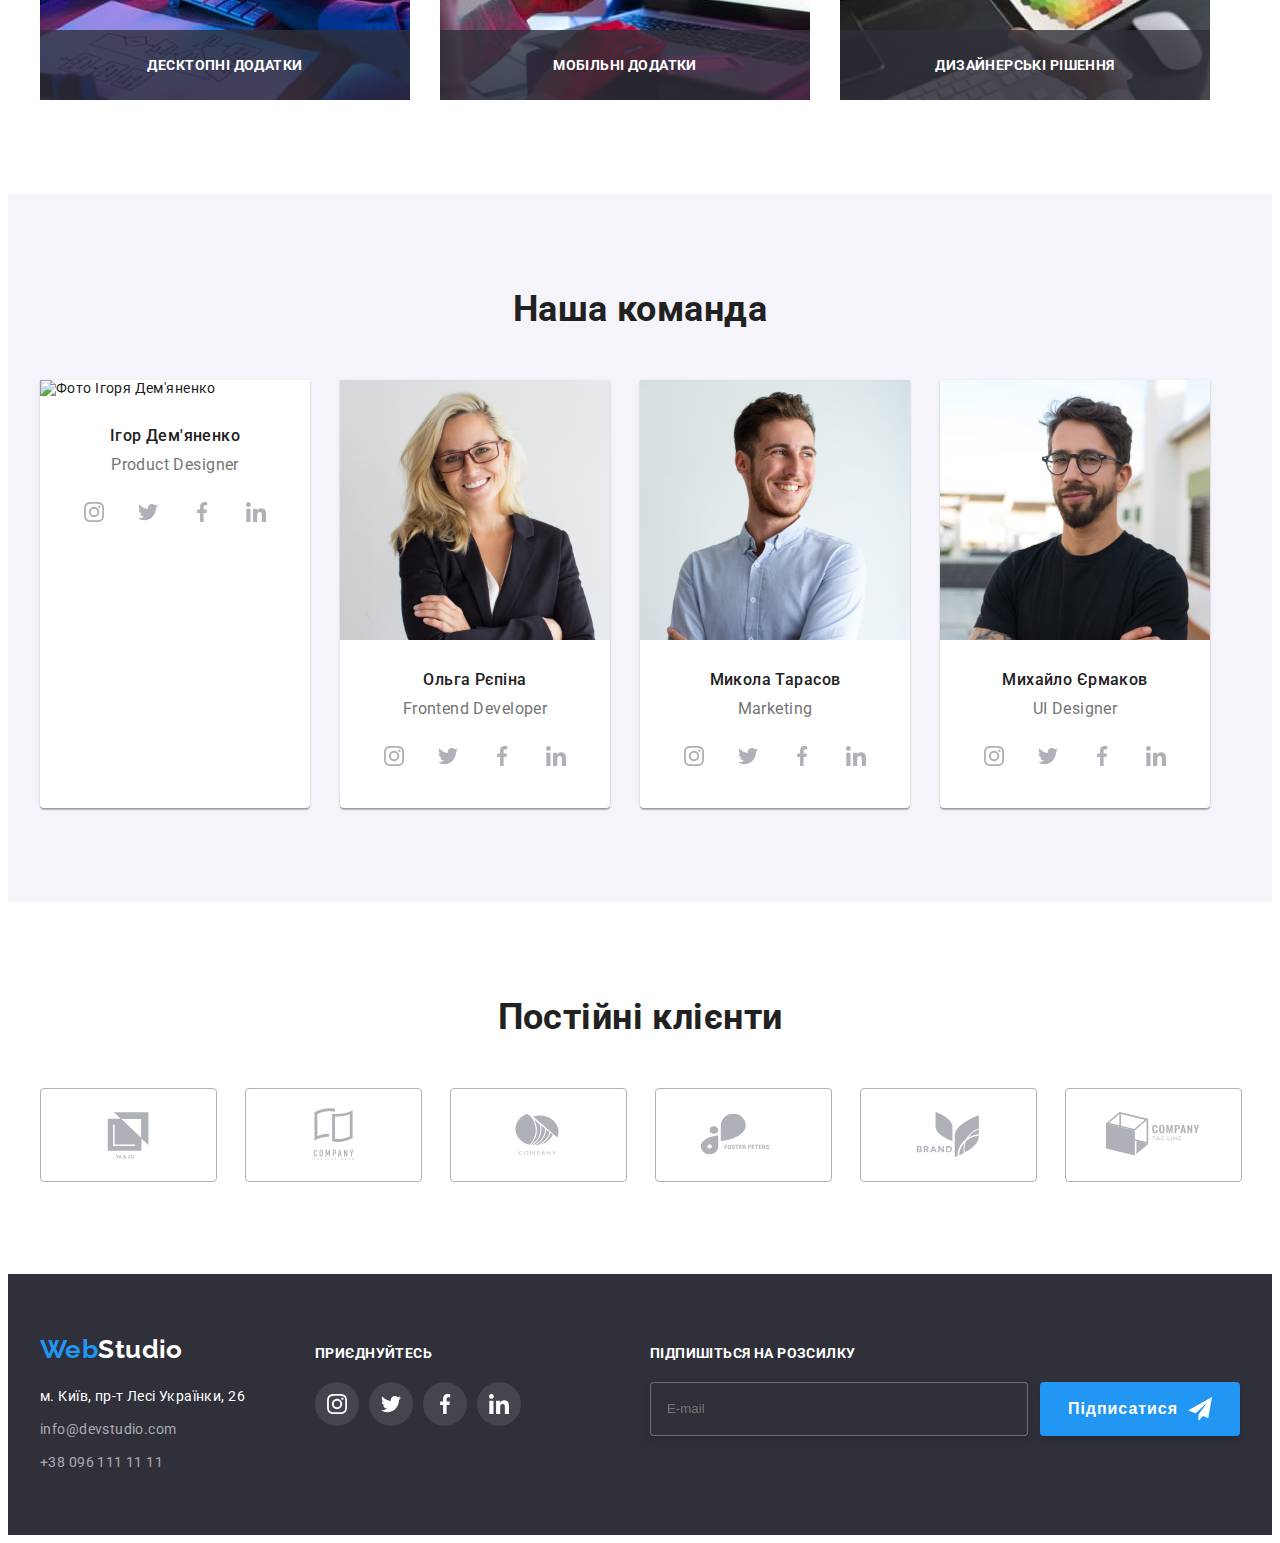
==== commit 7511ff93: "8" ====
--- a/index.html
+++ b/index.html
@@ -40,6 +40,44 @@
             <a href="tel:+380961111111" class="contact__link link"><svg class="contact__icon" width="10" height="16"><use href="./images/icons.svg#icon-smartphone"></use></svg>+38 096 111 11 11</a>
           </li>
         </ul>
+        <button type="button" class="menu-open-btn" data-menu-open>
+          <svg widht="40" height="40">
+            <use href="./images/icons.svg#icon-menu-open-btn"></use>
+          </svg>
+        </button>
+      </div>
+
+      <div class="mob-menu">
+        <div class="container">
+          <button type="button" class="menu-close-btn" data-menu-open>
+            <svg widht="40" height="40">
+              <use href="./images/icons.svg#icon-menu-close-btn"></use>
+            </svg>
+          </button>
+          <nav class="mob-nav">
+            <ul class="mob-nav-list list">
+              <li class="mob-nav-item item"><a href="./index.html" class="mob-nav-link link current">Студія</a></li>
+              <li class="mob-nav-item item"><a href="./portfolio.html" class="mob-nav-link link">Портфоліо</a></li>
+              <li class="mob-nav-item item"><a href="" class="mob-nav-link link">Контакти</a></li>
+            </ul>
+          </nav>
+          <ul class="mob-contact list">
+            <li class="mob-contact-item item">
+              <a href="mailto:info@devstudio.com" class="mob-contact-link link">info@devstudio.com</a>
+            </li>
+            <li class="mob-contact-item item">
+              <a href="tel:+380961111111" class="mob-contact-link link">+38 096 111 11 11</a>
+            </li>
+          </ul>
+          <ul class="mob-soc list">
+            <li class="mob-soc-item"><a class="mob-soc-link link" href="">Instagram</a></li>
+            <li class="mob-soc-item"><a class="mob-soc-link link" href="">Twitter</a></li>
+            <li class="mob-soc-item"><a class="mob-soc-link link" href="">Facebook</a></li>
+            <li class="mob-soc-item"><a class="mob-soc-link link" href="">LinkedIn</a></li>
+          </ul>
+          </div>
+
+        </div>
       </div>
     </header>
     <!-- Основний контент -->
--- a/css/main.min.css
+++ b/css/main.min.css
@@ -1 +1 @@
-body{font-family:Roboto,sans-serif;font-size:14px;letter-spacing:.03em;color:#212121;background:#fff}h1,h2,h3,h4,h5,h6,p,ul{margin:0}ul{padding-left:0}img{display:block;max-width:100%;height:auto}address{font-style:normal}button{display:block;cursor:pointer;border:none;border-radius:4px}.section{padding-top:94px;padding-bottom:94px}.link{text-decoration:none;color:inherit}.list{list-style:none;padding-left:0;margin:0}.visually-hidden{position:absolute;white-space:nowrap;width:1px;height:1px;overflow:hidden;border:0;padding:0;clip:rect(0 0 0 0);clip-path:inset(50%);margin:-1px}.container{width:100%;padding:0 15px;margin:0 auto}@media screen and (min-width: 480px){.container{width:480px}}@media screen and (min-width: 768px){.container{width:768px}}@media screen and (min-width: 1200px){.container{width:1200px}}.header{border-bottom:1px solid #ececec}.main-nav{display:flex;align-items:center}.logo{font-family:"Raleway";font-weight:700;font-size:26px;line-height:1.19;color:#2196f3}.logo__part--dark{color:#000}@media screen and (min-width: 768px){.navigation{margin-left:87px}}@media screen and (min-width: 1200px){.navigation{margin-left:92px}}.navigation__list{display:flex}.navigation__item+.navigation__item{margin-left:50px}.navigation__link{display:block;padding-top:32px;padding-bottom:32px;font-family:inherit;font-weight:500;font-size:14px;line-height:1.14;letter-spacing:.02em;color:#212121;transition:color 250ms cubic-bezier(0.4, 0, 0.2, 1)}.navigation__link:hover,.navigation__link:focus{color:#2196f3}.current{color:#2196f3;position:relative}.current::after{position:absolute;content:"";width:100%;height:4px;left:0;bottom:0;background:#2196f3;border-radius:2px}.contact{align-items:center;margin-left:auto}.contact__item+.contact__item{margin-bottom:32px}@media screen and (min-width: 768px){.contact__item+.contact__item{margin-bottom:10px}}@media screen and (min-width: 1200px){.contact{display:flex}.contact__item+.contact__item{margin-left:50px;margin-bottom:0}}.contact__link{padding-top:32px;padding-bottom:32px;font-family:inherit;font-weight:500;line-height:1.14;letter-spacing:.02em;color:#757575;align-items:center;transition:color 250ms cubic-bezier(0.4, 0, 0.2, 1)}@media screen and (min-width: 1200px){.contact__link{display:flex}}.contact__link:hover,.contact__link:focus{color:#2196f3}.contact__icon{margin-right:10px;fill:currentColor}.hero{width:100%;margin-left:auto;margin-right:auto;padding-top:118px;padding-bottom:118px;background:#2f303a;background-image:linear-gradient(rgba(47, 48, 58, 0.4), rgba(47, 48, 58, 0.4)),url(../images/hero-bg-mob.jpg);background-repeat:no-repeat;background-position:center;background-size:cover;text-align:center;flex-grow:1}@media(min-device-pixel-ratio: 2),(min-resolution: 192dpi),(min-resolution: 2dppx){.hero{background-image:linear-gradient(rgba(47, 48, 58, 0.4), rgba(47, 48, 58, 0.4)),url(../images/hero-bg-mob-2x.jpeg)}}@media screen and (min-width: 768px){.hero{background-image:linear-gradient(rgba(47, 48, 58, 0.4), rgba(47, 48, 58, 0.4)),url(../images/hero-bg-tab.jpeg)}}@media screen and (min-width: 768px)and (min-device-pixel-ratio: 2),screen and (min-width: 768px)and (min-resolution: 192dpi),screen and (min-width: 768px)and (min-resolution: 2dppx){.hero{background-image:linear-gradient(rgba(47, 48, 58, 0.4), rgba(47, 48, 58, 0.4)),url(../images/hero-bg-tab-2x.jpeg)}}@media screen and (min-width: 1200px){.hero{padding-top:200px;padding-bottom:200px;background-image:linear-gradient(rgba(47, 48, 58, 0.4), rgba(47, 48, 58, 0.4)),url(../images/hero-bg.jpeg)}}@media screen and (min-width: 1200px)and (min-device-pixel-ratio: 2),screen and (min-width: 1200px)and (min-resolution: 192dpi),screen and (min-width: 1200px)and (min-resolution: 2dppx){.hero{background-image:linear-gradient(rgba(47, 48, 58, 0.4), rgba(47, 48, 58, 0.4)),url(../images/hero-bg-2x.jpeg)}}.hero__title{margin-right:auto;margin-left:auto;font-weight:900;font-size:18px;line-height:1.62;text-align:center;letter-spacing:.06em;text-transform:uppercase;color:#fff;margin-bottom:30px;max-width:360px}@media screen and (min-width: 480px){.hero__title{font-size:26px;line-height:1.62}}@media screen and (min-width: 1200px){.hero__title{font-size:44px;line-height:1.36;max-width:696px}}.hero__btn{margin-right:auto;margin-left:auto;font-family:inherit;font-weight:700;font-size:16px;line-height:1.88;display:flex;align-items:center;text-align:center;letter-spacing:.06em;color:#fff;background:#2196f3;cursor:pointer;box-shadow:0px 4px 4px rgba(0,0,0,.15);border-radius:4px;border-style:none;padding:10px 32px;transition:background-color 250ms cubic-bezier(0.4, 0, 0.2, 1)}.hero__btn:hover,.hero__btn:focus{background-color:#188ce8}.section-title{font-weight:700;font-size:28px;line-height:1.18;text-align:center;color:#212121;margin-bottom:50px}@media screen and (min-width: 1200px){.section-title{font-size:36px;line-height:1.17}}.advantage{padding-top:94px;padding-bottom:94px}@media screen and (min-width: 768px){.advantage__list{display:flex;flex-wrap:wrap;justify-content:space-between;padding-right:0;gap:30px}}@media screen and (min-width: 768px){.advantage__item{width:calc((100% - 60px)/2)}}@media screen and (min-width: 1200px){.advantage__item{max-width:270px}}.advantage__title{font-weight:700;font-size:14px;line-height:1.14;text-transform:uppercase;color:#212121;margin-bottom:10px}@media screen and (max-width: 480px){.advantage__title{text-align:center}}.advantage__text{line-height:1.71;color:#757575}.advantage__item::before{display:block;content:"";height:120px;background:#f5f4fa;background-position:center;background-size:contain;border-radius:4px;margin-bottom:30px}.advantage__item:nth-child(1)::before{background-image:url("../images/advantage1.svg")}.advantage__item:nth-child(2)::before{background-image:url("../images/advantage2.svg")}.advantage__item:nth-child(3)::before{background-image:url("../images/advantage3.svg")}.advantage__item:nth-child(4)::before{background-image:url("../images/advantage4.svg")}.advantage__item::before{background-repeat:no-repeat}.activity{padding-top:0}@media screen and (max-width: 1199px){.activity{display:none}}.activity__list{display:flex;gap:30px;position:relative}.activity__text{position:absolute;display:flex;align-items:center;justify-content:center;width:370px;height:70px;font-weight:700;line-height:1,14;text-transform:uppercase;color:#fff;background-color:rgba(47,48,58,.8);bottom:0px}.team{background-color:#f5f4fa;padding-top:94px;padding-bottom:94px}@media screen and (min-width: 768px){.team-list{display:flex;gap:30px}}.team-item{background-color:#fff;box-shadow:0px 1px 3px rgba(0,0,0,.12),0px 1px 1px rgba(0,0,0,.14),0px 2px 1px rgba(0,0,0,.2);border-radius:0px 0px 4px 4px}.team-title{font-weight:500;font-size:16px;line-height:1.19;text-align:center;color:#212121;margin-bottom:10px}.team-text{font-size:16px;line-height:1.19;text-align:center;color:#757575;margin-bottom:16px}.team-soc-list{display:flex;justify-content:center;gap:10px;margin-right:32px;margin-left:32px}.team-soc-item{width:44px;height:44px}.team-soc-link{width:100%;height:100%;border-radius:50%;display:flex;align-items:center;justify-content:center;color:#afb1b8;transition:color 250ms cubic-bezier(0.4, 0, 0.2, 1),background-color 250ms cubic-bezier(0.4, 0, 0.2, 1)}.team-soc-link:hover,.team-soc-link:focus{color:#fff;background-color:#2196f3}.team-soc-icon{fill:currentColor}.card{padding-top:30px;padding-bottom:30px}.client__list{display:flex;justify-content:center;gap:30px;flex-wrap:wrap}.client__item{height:92px;width:calc((100% - 30px)/2)}@media screen and (min-width: 768px){.client__item{width:calc((100% - 60px)/3)}}@media screen and (min-width: 1200px){.client__item{width:calc((100% - 150px)/6)}}.client__link{display:flex;width:100%;height:100%;border:1px solid #afb1b8;border-radius:4px;align-items:center;justify-content:center;color:#afb1b8;transition:color 250ms cubic-bezier(0.4, 0, 0.2, 1),border 250ms cubic-bezier(0.4, 0, 0.2, 1)}.client__link:hover,.client__link:focus{color:#2196f3;border:1px solid #2196f3}.client__icon{fill:currentColor}.footer{background:#2f303a;padding-top:60px;padding-bottom:60px}.footer-logo-part{color:#fff}.footer-addres{margin-top:20px}@media screen and (max-width: 767px){.footer-addres{margin-bottom:60px}}.footer-link{transition:color 250ms cubic-bezier(0.4, 0, 0.2, 1)}.footer-link:hover,.footer-link:focus{color:#2196f3}.footer-adress{font-family:inherit;line-height:1.71;color:#fff}.footer-item:not(:last-child){margin-bottom:9px}.footer-mail,.footer-tel{font-family:inherit;font-style:normal;line-height:1.71;color:rgba(255,255,255,.6)}@media screen and (max-width: 1199px){.footer{text-align:center}}@media screen and (min-width: 768px){.footer-container{display:flex;align-items:baseline;flex-wrap:wrap;justify-content:space-around}}@media screen and (min-width: 1200px){.footer-container{flex-wrap:nowrap;justify-content:normal}}.footer-title{font-weight:700;font-size:14px;line-height:1.14;letter-spacing:.03em;text-transform:uppercase;color:#fff;margin-bottom:20px}.footer-soc-icon{fill:currentColor}.join{margin-bottom:60px}@media screen and (min-width: 767px){.join{margin-bottom:102px}}@media screen and (min-width: 1200px){.join{margin-left:70px;margin-bottom:0}}.join-list{display:flex;gap:10px}@media screen and (max-width: 1199px){.join-list{justify-content:center}}.join-item{width:44px;height:44px}.join-link{display:flex;width:100%;height:100%;border-radius:50%;background:rgba(255,255,255,.1);color:#fff;align-items:center;justify-content:center;transition:background-color 250ms cubic-bezier(0.4, 0, 0.2, 1)}.join-link:hover,.join-link:focus{background-color:#2196f3}@media screen and (min-width: 1200px){.form-mail{margin-left:auto}}@media screen and (min-width: 1200px){.form-field{display:flex;flex-direction:row}}.form-field input{width:100%;height:50px;padding-left:16px;border:1px solid rgba(255,255,255,.3);filter:drop-shadow(0px 4px 4px rgba(0, 0, 0, 0.15));border-radius:4px;background:#2f303a;color:rgba(255,255,255,.6)}@media screen and (min-width: 768px){.form-field input{width:450px}}@media screen and (min-width: 1200px){.form-field input{width:358px}}.form-field:focus-within input{outline:rgba(0,0,0,0)}.form-mail-btn{min-width:200px;padding:10px 28px;background:#2196f3;box-shadow:0px 4px 4px rgba(0,0,0,.15);border-radius:4px;font-weight:700;font-size:16px;line-height:1.88;display:flex;gap:10px;align-items:center;justify-content:center;letter-spacing:.06em;color:#fff;margin-left:12px;transition:background-color 250ms cubic-bezier(0.4, 0, 0.2, 1)}.form-mail-btn:hover,.form-mail-btn:focus{border-color:#188ce8}@media screen and (max-width: 1199px){.form-mail-btn{margin-top:20px;margin-left:auto;margin-right:auto}}.backdrop{width:100%;height:100%;position:fixed;top:0;opacity:1;background-color:rgba(0,0,0,.2);transition:opacity 250ms cubic-bezier(0.4, 0, 0.2, 1),visibility 250ms cubic-bezier(0.4, 0, 0.2, 1)}.modal{width:528px;height:581px;position:absolute;top:50%;left:50%;background-color:#fff;box-shadow:0px 1px 3px rgba(0,0,0,.12),0px 1px 1px rgba(0,0,0,.14),0px 2px 1px rgba(0,0,0,.2);border-radius:4px;transform:translate(-50%, -50%) scale(1);transition:transform 250ms cubic-bezier(0.4, 0, 0.2, 1);padding:40px}.backdrop.is-hidden .modal{transform:translate(-50%, -50%) scale(0)}.modal-btn{width:30px;height:30px;position:absolute;background-color:#fff;border-radius:50%;border:1px solid rgba(0,0,0,.1);top:8px;right:8px;display:flex;align-items:center;justify-content:center;padding:0;cursor:pointer}.modal-btn>svg{transition:fill 250ms cubic-bezier(0.4, 0, 0.2, 1)}.modal-btn:hover svg,.modal-btn:focus svg{fill:#2196f3}.is-hidden{opacity:0;visibility:hidden;pointer-events:none}.modal-form{width:448px}.modal-form-title{font-weight:700;font-size:20px;line-height:1.15;text-align:center;letter-spacing:.03em;color:#212121;margin-bottom:12px}.modal-form-field{display:flex;flex-direction:column;margin-bottom:10px}.modal-form-label{margin-bottom:4px;font-weight:400;font-size:12px;line-height:1.17;letter-spacing:.01em;color:#757575}.modal-form-input{width:100%;height:40px;border:1px solid rgba(33,33,33,.2);border-radius:4px;color:#212121;padding-left:42px;transition:border-color 250ms cubic-bezier(0.4, 0, 0.2, 1)}.last-field{margin-bottom:0px}.comment{width:100%;height:120px;border:1px solid rgba(33,33,33,.2);border-radius:4px;padding:12px 16px;transition:border-color 250ms cubic-bezier(0.4, 0, 0.2, 1)}.modal-form-field:hover .comment,.modal-form-field:focus .comment{border-color:#2196f3}.modal-form-field:focus-within .comment{outline:none;border-color:#2196f3}textarea{resize:none}.modal-form-btn{margin-left:auto;margin-right:auto;margin-top:30px;min-width:200px;padding:10px 52px;background:#2196f3;box-shadow:0px 4px 4px rgba(0,0,0,.15);border-radius:4px;font-weight:700;font-size:16px;line-height:1.88x;letter-spacing:.06em;color:#fff;transition:background-color 250ms cubic-bezier(0.4, 0, 0.2, 1)}.modal-form-btn:hover,.modal-form-btn:focus{background-color:#188ce8}.modal-form-wrapper{position:relative;display:flex;align-items:center}.modal-form-icon{position:absolute;left:12px;transition:fill 250ms cubic-bezier(0.4, 0, 0.2, 1)}.modal-form-wrapper:hover .modal-form-icon,.modal-form-wrapper:focus .modal-form-icon{fill:#2196f3}.modal-form-wrapper:focus-within .modal-form-icon{fill:#2196f3}.modal-form-input:hover,.modal-form-input:focus{border-color:#2196f3;outline:none}.modal-form-checkbox{margin-top:20px;display:flex;justify-content:center}.checkbox{position:absolute;width:1px;height:1px;margin:-1px;border:0;padding:0;clip:rect(0 0 0 0);overflow:hidden}.checkbox-text{font-size:14px;line-height:1.71;letter-spacing:.03em;color:#757575}.checkbox-link{font-size:14px;line-height:1.71;letter-spacing:.03em;text-decoration-line:underline;color:#2196f3}.checkbox-label{display:flex;align-items:center;margin-right:5px}.checkbox-iconblack{margin-right:8px;transition:opacity 250ms cubic-bezier(0.4, 0, 0.2, 1)}.checkbox:checked+.checkbox-iconblack{opacity:0}.checkbox-iconcheck{position:absolute;opacity:0;transition:opacity 250ms cubic-bezier(0.4, 0, 0.2, 1)}.checkbox:checked~.checkbox-iconcheck{opacity:1}.portfolio{padding-top:94px;padding-bottom:94px}.portfolio-nav-galary .list{display:flex}.portfolio-btn-list{justify-content:center;gap:8px;margin-bottom:50px}.portfolio-btn{font-family:inherit;font-weight:500;font-size:16px;line-height:1.62;letter-spacing:.03em;text-align:center;color:#212121;background-color:#f5f4fa;cursor:pointer;border-style:none;border-radius:4px;padding:6px 22px;transition:background-color 250ms cubic-bezier(0.4, 0, 0.2, 1),color 250ms cubic-bezier(0.4, 0, 0.2, 1),box-shadow 250ms cubic-bezier(0.4, 0, 0.2, 1)}.portfolio-btn:hover,.portfolio-btn:focus{background-color:#2196f3;color:#fff;box-shadow:0px 3px 1px rgba(0,0,0,.1),0px 1px 2px rgba(0,0,0,.08),0px 2px 2px rgba(0,0,0,.12)}.galary-list{flex-wrap:wrap;padding-right:0}.galary-item{width:calc((100% - 60px)/3);margin-right:30px;margin-bottom:30px}.galary-item:nth-child(3n){margin-right:0}.galary-item:nth-last-child(-n+3){margin-bottom:0}.portfolio-title{margin-bottom:4px;font-weight:700;font-size:18px;line-height:2;letter-spacing:.06em;color:#212121}.portfolio-text{font-size:16px;line-height:1.88;color:#757575}.portfolio-card{padding:20px 24px;border-right:1px solid #eee;border-bottom:1px solid #eee;border-left:1px solid #eee}.portfolio-galary-link{display:block;transition:box-shadow 250ms cubic-bezier(0.4, 0, 0.2, 1)}.portfolio-galary-link:hover,.portfolio-galary-link:focus{box-shadow:0px 1px 1px rgba(0,0,0,.12),0px 4px 4px rgba(0,0,0,.06),1px 4px 6px rgba(0,0,0,.16)}.portfolio-hover{position:relative;width:370px;height:294px;overflow:hidden}.portfolio-overlay{position:absolute;width:100%;height:100%;background:rgba(33,150,243,.9);opacity:0;transform:translateY(0);transition:transform 250ms cubic-bezier(0.4, 0, 0.2, 1),opacity 250ms cubic-bezier(0.4, 0, 0.2, 1)}.galary-item:hover .portfolio-overlay,.galary-item:focus .portfolio-overlay{opacity:1;transform:translateY(-100%)}.porfolio-hover-text{position:absolute;width:322px;height:168px;font-size:18px;line-height:1.56;color:#fff;left:50%;top:50%;transform:translate(-50%, -50%);transition:transform 250ms cubic-bezier(0.4, 0, 0.2, 1)}/*# sourceMappingURL=main.min.css.map */+body{font-family:Roboto,sans-serif;font-size:14px;letter-spacing:.03em;color:#212121;background:#fff}h1,h2,h3,h4,h5,h6,p,ul{margin:0}ul{padding-left:0}img{display:block;max-width:100%;height:auto}address{font-style:normal}button{display:block;cursor:pointer;border:none;border-radius:4px}.section{padding-top:94px;padding-bottom:94px}.link{text-decoration:none;color:inherit}.list{list-style:none;padding-left:0;margin:0}.visually-hidden{position:absolute;white-space:nowrap;width:1px;height:1px;overflow:hidden;border:0;padding:0;clip:rect(0 0 0 0);clip-path:inset(50%);margin:-1px}.container{width:100%;padding:0 15px;margin:0 auto}@media screen and (min-width: 480px){.container{width:480px}}@media screen and (min-width: 768px){.container{width:768px}}@media screen and (min-width: 1200px){.container{width:1200px}}.header{border-bottom:1px solid #ececec}.main-nav{display:flex;align-items:center}@media screen and (max-width: 767px){.main-nav{justify-content:space-between}}.logo{font-family:"Raleway";font-weight:700;font-size:26px;line-height:1.19;color:#2196f3}@media screen and (max-width: 767px){.logo{padding-top:16px;padding-bottom:16px}}.logo__part--dark{color:#000}@media screen and (max-width: 767px){.navigation{display:none}}@media screen and (min-width: 768px){.navigation{margin-left:87px}}@media screen and (min-width: 1200px){.navigation{margin-left:92px}}.navigation__list{display:flex}.navigation__item+.navigation__item{margin-left:50px}.navigation__link{display:block;padding-top:32px;padding-bottom:32px;font-family:inherit;font-weight:500;font-size:14px;line-height:1.14;letter-spacing:.02em;color:#212121;transition:color 250ms cubic-bezier(0.4, 0, 0.2, 1)}.navigation__link:hover,.navigation__link:focus{color:#2196f3}.current{color:#2196f3;position:relative}.current::after{position:absolute;content:"";width:100%;height:4px;left:0;bottom:0;background:#2196f3;border-radius:2px}.contact{align-items:center;margin-left:auto}@media screen and (max-width: 767px){.contact{display:none}}.contact__item+.contact__item{margin-bottom:32px}@media screen and (min-width: 768px){.contact__item+.contact__item{margin-bottom:10px}}@media screen and (min-width: 1200px){.contact{display:flex}.contact__item+.contact__item{margin-left:50px;margin-bottom:0}}.contact__link{padding-top:32px;padding-bottom:32px;font-family:inherit;font-weight:500;line-height:1.14;letter-spacing:.02em;color:#757575;align-items:center;transition:color 250ms cubic-bezier(0.4, 0, 0.2, 1)}@media screen and (min-width: 1200px){.contact__link{display:flex}}.contact__link:hover,.contact__link:focus{color:#2196f3}.contact__icon{margin-right:10px;fill:currentColor}.menu-open-btn{border:none;background-color:rgba(0,0,0,0)}.menu-close-btn{margin-left:auto}.hero{width:100%;margin-left:auto;margin-right:auto;padding-top:118px;padding-bottom:118px;background:#2f303a;background-image:linear-gradient(rgba(47, 48, 58, 0.4), rgba(47, 48, 58, 0.4)),url(../images/hero-bg-mob.jpg);background-repeat:no-repeat;background-position:center;background-size:cover;text-align:center;flex-grow:1}@media(min-device-pixel-ratio: 2),(min-resolution: 192dpi),(min-resolution: 2dppx){.hero{background-image:linear-gradient(rgba(47, 48, 58, 0.4), rgba(47, 48, 58, 0.4)),url(../images/hero-bg-mob-2x.jpeg)}}@media screen and (min-width: 768px){.hero{background-image:linear-gradient(rgba(47, 48, 58, 0.4), rgba(47, 48, 58, 0.4)),url(../images/hero-bg-tab.jpeg)}}@media screen and (min-width: 768px)and (min-device-pixel-ratio: 2),screen and (min-width: 768px)and (min-resolution: 192dpi),screen and (min-width: 768px)and (min-resolution: 2dppx){.hero{background-image:linear-gradient(rgba(47, 48, 58, 0.4), rgba(47, 48, 58, 0.4)),url(../images/hero-bg-tab-2x.jpeg)}}@media screen and (min-width: 1200px){.hero{padding-top:200px;padding-bottom:200px;background-image:linear-gradient(rgba(47, 48, 58, 0.4), rgba(47, 48, 58, 0.4)),url(../images/hero-bg.jpeg)}}@media screen and (min-width: 1200px)and (min-device-pixel-ratio: 2),screen and (min-width: 1200px)and (min-resolution: 192dpi),screen and (min-width: 1200px)and (min-resolution: 2dppx){.hero{background-image:linear-gradient(rgba(47, 48, 58, 0.4), rgba(47, 48, 58, 0.4)),url(../images/hero-bg-2x.jpeg)}}.hero__title{margin-right:auto;margin-left:auto;font-weight:900;font-size:18px;line-height:1.62;text-align:center;letter-spacing:.06em;text-transform:uppercase;color:#fff;margin-bottom:30px;max-width:360px}@media screen and (min-width: 480px){.hero__title{font-size:26px;line-height:1.62}}@media screen and (min-width: 1200px){.hero__title{font-size:44px;line-height:1.36;max-width:696px}}.hero__btn{margin-right:auto;margin-left:auto;font-family:inherit;font-weight:700;font-size:16px;line-height:1.88;display:flex;align-items:center;text-align:center;letter-spacing:.06em;color:#fff;background:#2196f3;cursor:pointer;box-shadow:0px 4px 4px rgba(0,0,0,.15);border-radius:4px;border-style:none;padding:10px 32px;transition:background-color 250ms cubic-bezier(0.4, 0, 0.2, 1)}.hero__btn:hover,.hero__btn:focus{background-color:#188ce8}.section-title{font-weight:700;font-size:28px;line-height:1.18;text-align:center;color:#212121;margin-bottom:50px}@media screen and (min-width: 1200px){.section-title{font-size:36px;line-height:1.17}}.advantage{padding-top:94px;padding-bottom:94px}@media screen and (min-width: 768px){.advantage__list{display:flex;flex-wrap:wrap;justify-content:space-between;padding-right:0;gap:30px}}@media screen and (min-width: 768px){.advantage__item{width:calc((100% - 60px)/2)}}@media screen and (min-width: 1200px){.advantage__item{max-width:270px}}.advantage__title{font-weight:700;font-size:14px;line-height:1.14;text-transform:uppercase;color:#212121;margin-bottom:10px}@media screen and (max-width: 480px){.advantage__title{text-align:center}}.advantage__text{line-height:1.71;color:#757575}.advantage__item::before{display:block;content:"";height:120px;background:#f5f4fa;background-position:center;background-size:contain;border-radius:4px;margin-bottom:30px}.advantage__item:nth-child(1)::before{background-image:url("../images/advantage1.svg")}.advantage__item:nth-child(2)::before{background-image:url("../images/advantage2.svg")}.advantage__item:nth-child(3)::before{background-image:url("../images/advantage3.svg")}.advantage__item:nth-child(4)::before{background-image:url("../images/advantage4.svg")}.advantage__item::before{background-repeat:no-repeat}.activity{padding-top:0}@media screen and (max-width: 1199px){.activity{display:none}}.activity__list{display:flex;gap:30px;position:relative}.activity__text{position:absolute;display:flex;align-items:center;justify-content:center;width:370px;height:70px;font-weight:700;line-height:1,14;text-transform:uppercase;color:#fff;background-color:rgba(47,48,58,.8);bottom:0px}.team{background-color:#f5f4fa;padding-top:94px;padding-bottom:94px}@media screen and (min-width: 768px){.team-list{display:flex;gap:30px}}@media screen and (max-width: 1199px){.team-list{flex-wrap:wrap;width:calc(100% - 30px)/2}}.team-item{background-color:#fff;box-shadow:0px 1px 3px rgba(0,0,0,.12),0px 1px 1px rgba(0,0,0,.14),0px 2px 1px rgba(0,0,0,.2);border-radius:0px 0px 4px 4px}.team-title{font-weight:500;font-size:16px;line-height:1.19;text-align:center;color:#212121;margin-bottom:10px}.team-text{font-size:16px;line-height:1.19;text-align:center;color:#757575;margin-bottom:16px}.team-soc-list{display:flex;justify-content:center;gap:10px;margin-right:32px;margin-left:32px}.team-soc-item{width:44px;height:44px}.team-soc-link{width:100%;height:100%;border-radius:50%;display:flex;align-items:center;justify-content:center;color:#afb1b8;transition:color 250ms cubic-bezier(0.4, 0, 0.2, 1),background-color 250ms cubic-bezier(0.4, 0, 0.2, 1)}.team-soc-link:hover,.team-soc-link:focus{color:#fff;background-color:#2196f3}.team-soc-icon{fill:currentColor}.card{padding-top:30px;padding-bottom:30px}.client__list{display:flex;justify-content:center;gap:30px;flex-wrap:wrap}.client__item{height:92px;width:calc((100% - 30px)/2)}@media screen and (min-width: 768px){.client__item{width:calc((100% - 60px)/3)}}@media screen and (min-width: 1200px){.client__item{width:calc((100% - 150px)/6)}}.client__link{display:flex;width:100%;height:100%;border:1px solid #afb1b8;border-radius:4px;align-items:center;justify-content:center;color:#afb1b8;transition:color 250ms cubic-bezier(0.4, 0, 0.2, 1),border 250ms cubic-bezier(0.4, 0, 0.2, 1)}.client__link:hover,.client__link:focus{color:#2196f3;border:1px solid #2196f3}.client__icon{fill:currentColor}.footer{background:#2f303a;padding-top:60px;padding-bottom:60px}.footer-logo-part{color:#fff}.footer-addres{margin-top:20px}@media screen and (max-width: 767px){.footer-addres{margin-bottom:60px}}.footer-link{transition:color 250ms cubic-bezier(0.4, 0, 0.2, 1)}.footer-link:hover,.footer-link:focus{color:#2196f3}.footer-adress{font-family:inherit;line-height:1.71;color:#fff}.footer-item:not(:last-child){margin-bottom:9px}.footer-mail,.footer-tel{font-family:inherit;font-style:normal;line-height:1.71;color:rgba(255,255,255,.6)}@media screen and (max-width: 1199px){.footer{text-align:center}}@media screen and (min-width: 768px){.footer-container{display:flex;align-items:baseline;flex-wrap:wrap;justify-content:space-around}}@media screen and (min-width: 1200px){.footer-container{flex-wrap:nowrap;justify-content:normal}}.footer-title{font-weight:700;font-size:14px;line-height:1.14;letter-spacing:.03em;text-transform:uppercase;color:#fff;margin-bottom:20px}.footer-soc-icon{fill:currentColor}.join{margin-bottom:60px}@media screen and (min-width: 767px){.join{margin-bottom:102px}}@media screen and (min-width: 1200px){.join{margin-left:70px;margin-bottom:0}}.join-list{display:flex;gap:10px}@media screen and (max-width: 1199px){.join-list{justify-content:center}}.join-item{width:44px;height:44px}.join-link{display:flex;width:100%;height:100%;border-radius:50%;background:rgba(255,255,255,.1);color:#fff;align-items:center;justify-content:center;transition:background-color 250ms cubic-bezier(0.4, 0, 0.2, 1)}.join-link:hover,.join-link:focus{background-color:#2196f3}@media screen and (min-width: 1200px){.form-mail{margin-left:auto}}@media screen and (min-width: 1200px){.form-field{display:flex;flex-direction:row}}.form-field input{width:100%;height:50px;padding-left:16px;border:1px solid rgba(255,255,255,.3);filter:drop-shadow(0px 4px 4px rgba(0, 0, 0, 0.15));border-radius:4px;background:#2f303a;color:rgba(255,255,255,.6)}@media screen and (min-width: 768px){.form-field input{width:450px}}@media screen and (min-width: 1200px){.form-field input{width:358px}}.form-field:focus-within input{outline:rgba(0,0,0,0)}.form-mail-btn{min-width:200px;padding:10px 28px;background:#2196f3;box-shadow:0px 4px 4px rgba(0,0,0,.15);border-radius:4px;font-weight:700;font-size:16px;line-height:1.88;display:flex;gap:10px;align-items:center;justify-content:center;letter-spacing:.06em;color:#fff;margin-left:12px;transition:background-color 250ms cubic-bezier(0.4, 0, 0.2, 1)}.form-mail-btn:hover,.form-mail-btn:focus{border-color:#188ce8}@media screen and (max-width: 1199px){.form-mail-btn{margin-top:20px;margin-left:auto;margin-right:auto}}.backdrop{width:100%;height:100%;position:fixed;top:0;opacity:1;background-color:rgba(0,0,0,.2);transition:opacity 250ms cubic-bezier(0.4, 0, 0.2, 1),visibility 250ms cubic-bezier(0.4, 0, 0.2, 1)}.modal{width:528px;height:581px;position:absolute;top:50%;left:50%;background-color:#fff;box-shadow:0px 1px 3px rgba(0,0,0,.12),0px 1px 1px rgba(0,0,0,.14),0px 2px 1px rgba(0,0,0,.2);border-radius:4px;transform:translate(-50%, -50%) scale(1);transition:transform 250ms cubic-bezier(0.4, 0, 0.2, 1);padding:40px}.backdrop.is-hidden .modal{transform:translate(-50%, -50%) scale(0)}.modal-btn{width:30px;height:30px;position:absolute;background-color:#fff;border-radius:50%;border:1px solid rgba(0,0,0,.1);top:8px;right:8px;display:flex;align-items:center;justify-content:center;padding:0;cursor:pointer}.modal-btn>svg{transition:fill 250ms cubic-bezier(0.4, 0, 0.2, 1)}.modal-btn:hover svg,.modal-btn:focus svg{fill:#2196f3}.is-hidden{opacity:0;visibility:hidden;pointer-events:none}.modal-form{width:448px}.modal-form-title{font-weight:700;font-size:20px;line-height:1.15;text-align:center;letter-spacing:.03em;color:#212121;margin-bottom:12px}.modal-form-field{display:flex;flex-direction:column;margin-bottom:10px}.modal-form-label{margin-bottom:4px;font-weight:400;font-size:12px;line-height:1.17;letter-spacing:.01em;color:#757575}.modal-form-input{width:100%;height:40px;border:1px solid rgba(33,33,33,.2);border-radius:4px;color:#212121;padding-left:42px;transition:border-color 250ms cubic-bezier(0.4, 0, 0.2, 1)}.last-field{margin-bottom:0px}.comment{width:100%;height:120px;border:1px solid rgba(33,33,33,.2);border-radius:4px;padding:12px 16px;transition:border-color 250ms cubic-bezier(0.4, 0, 0.2, 1)}.modal-form-field:hover .comment,.modal-form-field:focus .comment{border-color:#2196f3}.modal-form-field:focus-within .comment{outline:none;border-color:#2196f3}textarea{resize:none}.modal-form-btn{margin-left:auto;margin-right:auto;margin-top:30px;min-width:200px;padding:10px 52px;background:#2196f3;box-shadow:0px 4px 4px rgba(0,0,0,.15);border-radius:4px;font-weight:700;font-size:16px;line-height:1.88x;letter-spacing:.06em;color:#fff;transition:background-color 250ms cubic-bezier(0.4, 0, 0.2, 1)}.modal-form-btn:hover,.modal-form-btn:focus{background-color:#188ce8}.modal-form-wrapper{position:relative;display:flex;align-items:center}.modal-form-icon{position:absolute;left:12px;transition:fill 250ms cubic-bezier(0.4, 0, 0.2, 1)}.modal-form-wrapper:hover .modal-form-icon,.modal-form-wrapper:focus .modal-form-icon{fill:#2196f3}.modal-form-wrapper:focus-within .modal-form-icon{fill:#2196f3}.modal-form-input:hover,.modal-form-input:focus{border-color:#2196f3;outline:none}.modal-form-checkbox{margin-top:20px;display:flex;justify-content:center}.checkbox{position:absolute;width:1px;height:1px;margin:-1px;border:0;padding:0;clip:rect(0 0 0 0);overflow:hidden}.checkbox-text{font-size:14px;line-height:1.71;letter-spacing:.03em;color:#757575}.checkbox-link{font-size:14px;line-height:1.71;letter-spacing:.03em;text-decoration-line:underline;color:#2196f3}.checkbox-label{display:flex;align-items:center;margin-right:5px}.checkbox-iconblack{margin-right:8px;transition:opacity 250ms cubic-bezier(0.4, 0, 0.2, 1)}.checkbox:checked+.checkbox-iconblack{opacity:0}.checkbox-iconcheck{position:absolute;opacity:0;transition:opacity 250ms cubic-bezier(0.4, 0, 0.2, 1)}.checkbox:checked~.checkbox-iconcheck{opacity:1}.portfolio{padding-top:94px;padding-bottom:94px}.portfolio-nav-galary .list{display:flex}.portfolio-btn-list{justify-content:center;gap:8px;margin-bottom:50px}.portfolio-btn{font-family:inherit;font-weight:500;font-size:16px;line-height:1.62;letter-spacing:.03em;text-align:center;color:#212121;background-color:#f5f4fa;cursor:pointer;border-style:none;border-radius:4px;padding:6px 22px;transition:background-color 250ms cubic-bezier(0.4, 0, 0.2, 1),color 250ms cubic-bezier(0.4, 0, 0.2, 1),box-shadow 250ms cubic-bezier(0.4, 0, 0.2, 1)}.portfolio-btn:hover,.portfolio-btn:focus{background-color:#2196f3;color:#fff;box-shadow:0px 3px 1px rgba(0,0,0,.1),0px 1px 2px rgba(0,0,0,.08),0px 2px 2px rgba(0,0,0,.12)}.galary-list{flex-wrap:wrap;padding-right:0}.galary-item{width:calc((100% - 60px)/3);margin-right:30px;margin-bottom:30px}.galary-item:nth-child(3n){margin-right:0}.galary-item:nth-last-child(-n+3){margin-bottom:0}.portfolio-title{margin-bottom:4px;font-weight:700;font-size:18px;line-height:2;letter-spacing:.06em;color:#212121}.portfolio-text{font-size:16px;line-height:1.88;color:#757575}.portfolio-card{padding:20px 24px;border-right:1px solid #eee;border-bottom:1px solid #eee;border-left:1px solid #eee}.portfolio-galary-link{display:block;transition:box-shadow 250ms cubic-bezier(0.4, 0, 0.2, 1)}.portfolio-galary-link:hover,.portfolio-galary-link:focus{box-shadow:0px 1px 1px rgba(0,0,0,.12),0px 4px 4px rgba(0,0,0,.06),1px 4px 6px rgba(0,0,0,.16)}.portfolio-hover{position:relative;width:370px;height:294px;overflow:hidden}.portfolio-overlay{position:absolute;width:100%;height:100%;background:rgba(33,150,243,.9);opacity:0;transform:translateY(0);transition:transform 250ms cubic-bezier(0.4, 0, 0.2, 1),opacity 250ms cubic-bezier(0.4, 0, 0.2, 1)}.galary-item:hover .portfolio-overlay,.galary-item:focus .portfolio-overlay{opacity:1;transform:translateY(-100%)}.porfolio-hover-text{position:absolute;width:322px;height:168px;font-size:18px;line-height:1.56;color:#fff;left:50%;top:50%;transform:translate(-50%, -50%);transition:transform 250ms cubic-bezier(0.4, 0, 0.2, 1)}/*# sourceMappingURL=main.min.css.map */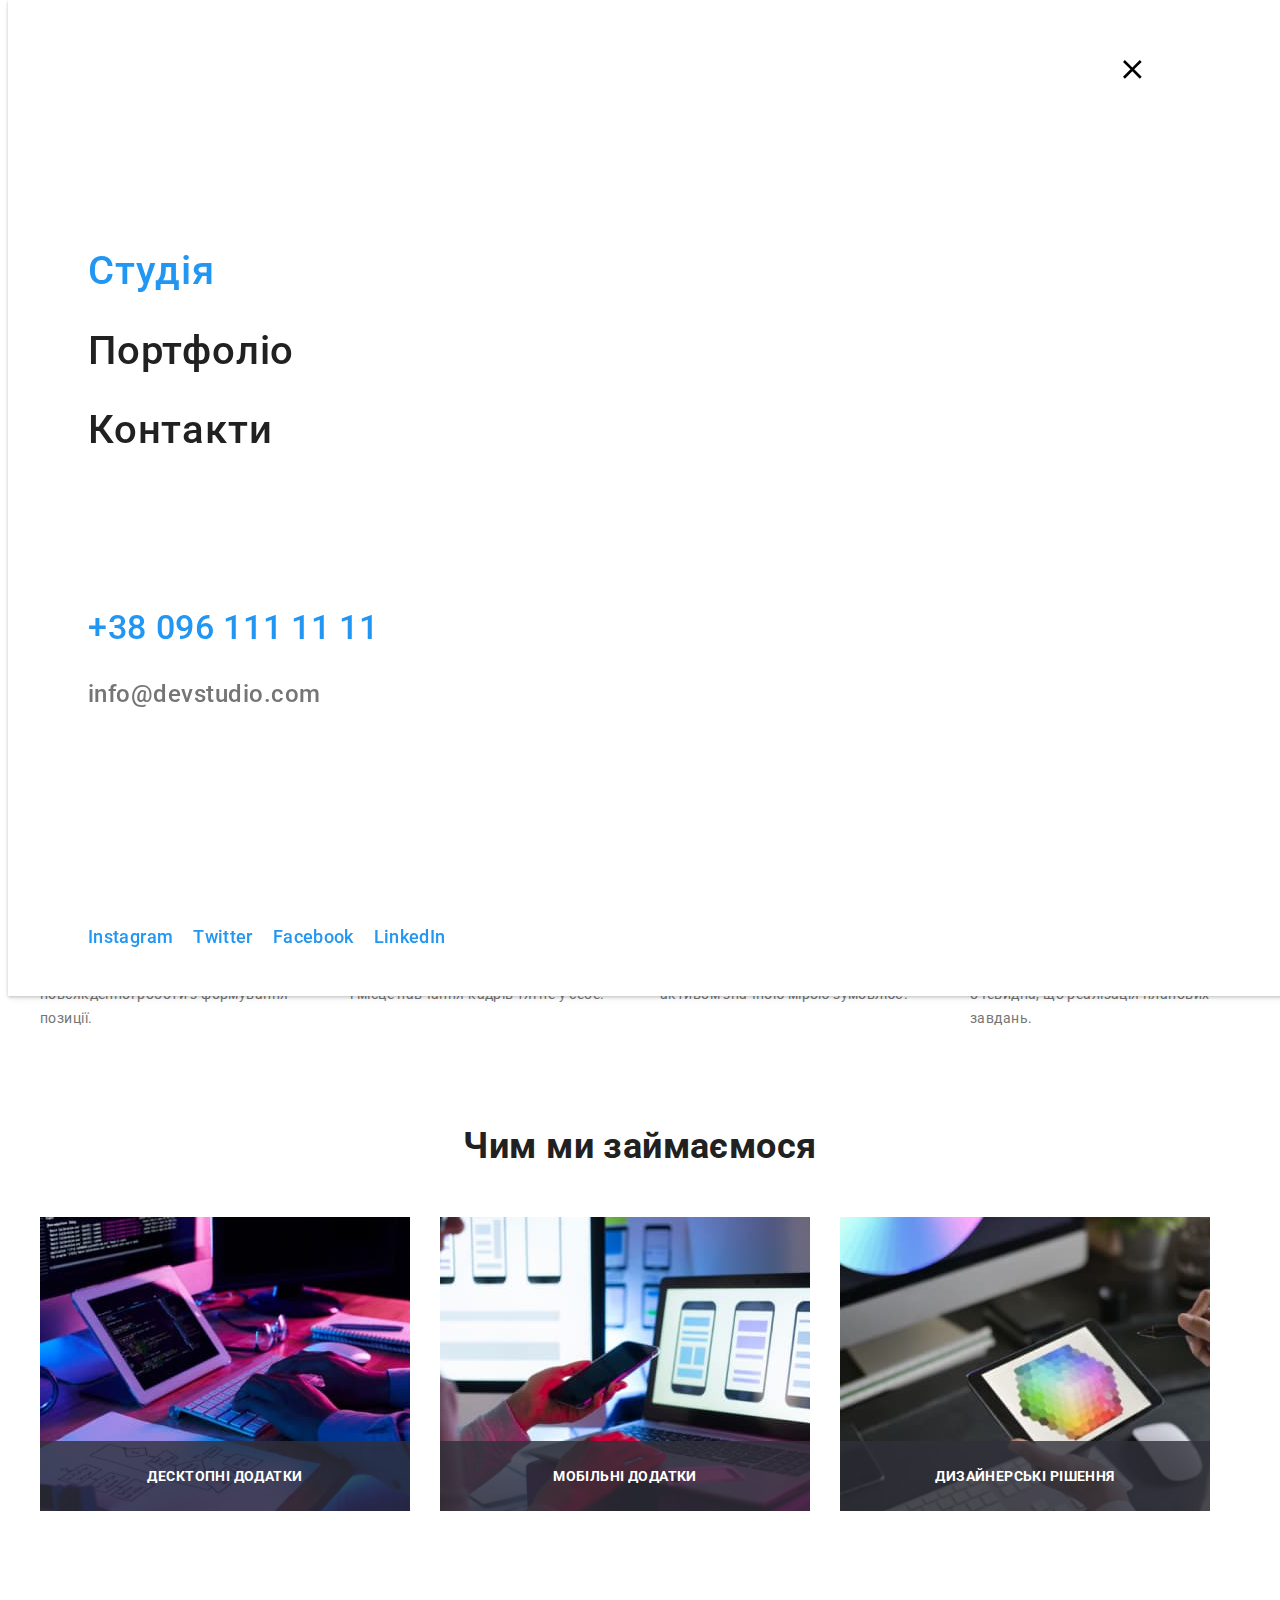
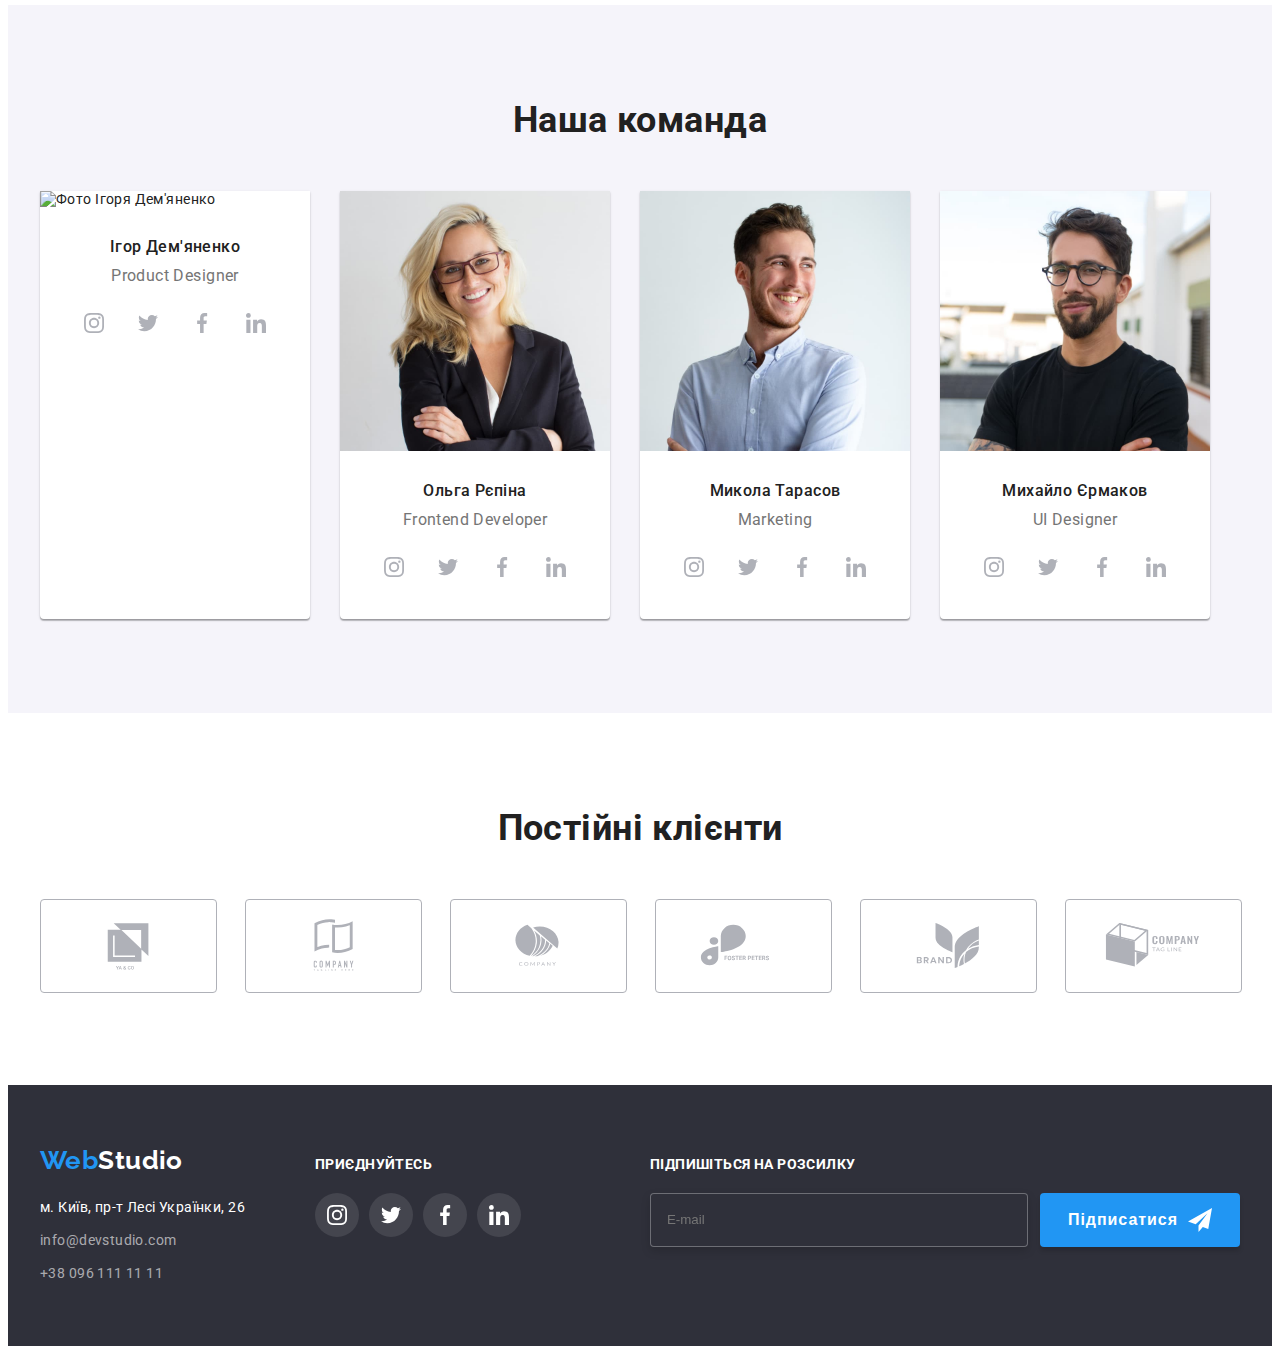
==== commit a427f407: "6546" ====
--- a/index.html
+++ b/index.html
@@ -56,17 +56,17 @@
           </button>
           <nav class="mob-nav">
             <ul class="mob-nav-list list">
-              <li class="mob-nav-item item"><a href="./index.html" class="mob-nav-link link current">Студія</a></li>
+              <li class="mob-nav-item item"><a href="./index.html" class="mob-nav-link link mob-current">Студія</a></li>
               <li class="mob-nav-item item"><a href="./portfolio.html" class="mob-nav-link link">Портфоліо</a></li>
               <li class="mob-nav-item item"><a href="" class="mob-nav-link link">Контакти</a></li>
             </ul>
           </nav>
           <ul class="mob-contact list">
             <li class="mob-contact-item item">
-              <a href="mailto:info@devstudio.com" class="mob-contact-link link">info@devstudio.com</a>
+              <a href="tel:+380961111111" class="mob-contact-tel link">+38 096 111 11 11</a>
             </li>
             <li class="mob-contact-item item">
-              <a href="tel:+380961111111" class="mob-contact-link link">+38 096 111 11 11</a>
+              <a href="mailto:info@devstudio.com" class="mob-contact-mail link">info@devstudio.com</a>
             </li>
           </ul>
           <ul class="mob-soc list">
--- a/css/main.min.css
+++ b/css/main.min.css
@@ -1 +1 @@
-body{font-family:Roboto,sans-serif;font-size:14px;letter-spacing:.03em;color:#212121;background:#fff}h1,h2,h3,h4,h5,h6,p,ul{margin:0}ul{padding-left:0}img{display:block;max-width:100%;height:auto}address{font-style:normal}button{display:block;cursor:pointer;border:none;border-radius:4px}.section{padding-top:94px;padding-bottom:94px}.link{text-decoration:none;color:inherit}.list{list-style:none;padding-left:0;margin:0}.visually-hidden{position:absolute;white-space:nowrap;width:1px;height:1px;overflow:hidden;border:0;padding:0;clip:rect(0 0 0 0);clip-path:inset(50%);margin:-1px}.container{width:100%;padding:0 15px;margin:0 auto}@media screen and (min-width: 480px){.container{width:480px}}@media screen and (min-width: 768px){.container{width:768px}}@media screen and (min-width: 1200px){.container{width:1200px}}.header{border-bottom:1px solid #ececec}.main-nav{display:flex;align-items:center}@media screen and (max-width: 767px){.main-nav{justify-content:space-between}}.logo{font-family:"Raleway";font-weight:700;font-size:26px;line-height:1.19;color:#2196f3}@media screen and (max-width: 767px){.logo{padding-top:16px;padding-bottom:16px}}.logo__part--dark{color:#000}@media screen and (max-width: 767px){.navigation{display:none}}@media screen and (min-width: 768px){.navigation{margin-left:87px}}@media screen and (min-width: 1200px){.navigation{margin-left:92px}}.navigation__list{display:flex}.navigation__item+.navigation__item{margin-left:50px}.navigation__link{display:block;padding-top:32px;padding-bottom:32px;font-family:inherit;font-weight:500;font-size:14px;line-height:1.14;letter-spacing:.02em;color:#212121;transition:color 250ms cubic-bezier(0.4, 0, 0.2, 1)}.navigation__link:hover,.navigation__link:focus{color:#2196f3}.current{color:#2196f3;position:relative}.current::after{position:absolute;content:"";width:100%;height:4px;left:0;bottom:0;background:#2196f3;border-radius:2px}.contact{align-items:center;margin-left:auto}@media screen and (max-width: 767px){.contact{display:none}}.contact__item+.contact__item{margin-bottom:32px}@media screen and (min-width: 768px){.contact__item+.contact__item{margin-bottom:10px}}@media screen and (min-width: 1200px){.contact{display:flex}.contact__item+.contact__item{margin-left:50px;margin-bottom:0}}.contact__link{padding-top:32px;padding-bottom:32px;font-family:inherit;font-weight:500;line-height:1.14;letter-spacing:.02em;color:#757575;align-items:center;transition:color 250ms cubic-bezier(0.4, 0, 0.2, 1)}@media screen and (min-width: 1200px){.contact__link{display:flex}}.contact__link:hover,.contact__link:focus{color:#2196f3}.contact__icon{margin-right:10px;fill:currentColor}.menu-open-btn{border:none;background-color:rgba(0,0,0,0)}.menu-close-btn{margin-left:auto}.hero{width:100%;margin-left:auto;margin-right:auto;padding-top:118px;padding-bottom:118px;background:#2f303a;background-image:linear-gradient(rgba(47, 48, 58, 0.4), rgba(47, 48, 58, 0.4)),url(../images/hero-bg-mob.jpg);background-repeat:no-repeat;background-position:center;background-size:cover;text-align:center;flex-grow:1}@media(min-device-pixel-ratio: 2),(min-resolution: 192dpi),(min-resolution: 2dppx){.hero{background-image:linear-gradient(rgba(47, 48, 58, 0.4), rgba(47, 48, 58, 0.4)),url(../images/hero-bg-mob-2x.jpeg)}}@media screen and (min-width: 768px){.hero{background-image:linear-gradient(rgba(47, 48, 58, 0.4), rgba(47, 48, 58, 0.4)),url(../images/hero-bg-tab.jpeg)}}@media screen and (min-width: 768px)and (min-device-pixel-ratio: 2),screen and (min-width: 768px)and (min-resolution: 192dpi),screen and (min-width: 768px)and (min-resolution: 2dppx){.hero{background-image:linear-gradient(rgba(47, 48, 58, 0.4), rgba(47, 48, 58, 0.4)),url(../images/hero-bg-tab-2x.jpeg)}}@media screen and (min-width: 1200px){.hero{padding-top:200px;padding-bottom:200px;background-image:linear-gradient(rgba(47, 48, 58, 0.4), rgba(47, 48, 58, 0.4)),url(../images/hero-bg.jpeg)}}@media screen and (min-width: 1200px)and (min-device-pixel-ratio: 2),screen and (min-width: 1200px)and (min-resolution: 192dpi),screen and (min-width: 1200px)and (min-resolution: 2dppx){.hero{background-image:linear-gradient(rgba(47, 48, 58, 0.4), rgba(47, 48, 58, 0.4)),url(../images/hero-bg-2x.jpeg)}}.hero__title{margin-right:auto;margin-left:auto;font-weight:900;font-size:18px;line-height:1.62;text-align:center;letter-spacing:.06em;text-transform:uppercase;color:#fff;margin-bottom:30px;max-width:360px}@media screen and (min-width: 480px){.hero__title{font-size:26px;line-height:1.62}}@media screen and (min-width: 1200px){.hero__title{font-size:44px;line-height:1.36;max-width:696px}}.hero__btn{margin-right:auto;margin-left:auto;font-family:inherit;font-weight:700;font-size:16px;line-height:1.88;display:flex;align-items:center;text-align:center;letter-spacing:.06em;color:#fff;background:#2196f3;cursor:pointer;box-shadow:0px 4px 4px rgba(0,0,0,.15);border-radius:4px;border-style:none;padding:10px 32px;transition:background-color 250ms cubic-bezier(0.4, 0, 0.2, 1)}.hero__btn:hover,.hero__btn:focus{background-color:#188ce8}.section-title{font-weight:700;font-size:28px;line-height:1.18;text-align:center;color:#212121;margin-bottom:50px}@media screen and (min-width: 1200px){.section-title{font-size:36px;line-height:1.17}}.advantage{padding-top:94px;padding-bottom:94px}@media screen and (min-width: 768px){.advantage__list{display:flex;flex-wrap:wrap;justify-content:space-between;padding-right:0;gap:30px}}@media screen and (min-width: 768px){.advantage__item{width:calc((100% - 60px)/2)}}@media screen and (min-width: 1200px){.advantage__item{max-width:270px}}.advantage__title{font-weight:700;font-size:14px;line-height:1.14;text-transform:uppercase;color:#212121;margin-bottom:10px}@media screen and (max-width: 480px){.advantage__title{text-align:center}}.advantage__text{line-height:1.71;color:#757575}.advantage__item::before{display:block;content:"";height:120px;background:#f5f4fa;background-position:center;background-size:contain;border-radius:4px;margin-bottom:30px}.advantage__item:nth-child(1)::before{background-image:url("../images/advantage1.svg")}.advantage__item:nth-child(2)::before{background-image:url("../images/advantage2.svg")}.advantage__item:nth-child(3)::before{background-image:url("../images/advantage3.svg")}.advantage__item:nth-child(4)::before{background-image:url("../images/advantage4.svg")}.advantage__item::before{background-repeat:no-repeat}.activity{padding-top:0}@media screen and (max-width: 1199px){.activity{display:none}}.activity__list{display:flex;gap:30px;position:relative}.activity__text{position:absolute;display:flex;align-items:center;justify-content:center;width:370px;height:70px;font-weight:700;line-height:1,14;text-transform:uppercase;color:#fff;background-color:rgba(47,48,58,.8);bottom:0px}.team{background-color:#f5f4fa;padding-top:94px;padding-bottom:94px}@media screen and (min-width: 768px){.team-list{display:flex;gap:30px}}@media screen and (max-width: 1199px){.team-list{flex-wrap:wrap;width:calc(100% - 30px)/2}}.team-item{background-color:#fff;box-shadow:0px 1px 3px rgba(0,0,0,.12),0px 1px 1px rgba(0,0,0,.14),0px 2px 1px rgba(0,0,0,.2);border-radius:0px 0px 4px 4px}.team-title{font-weight:500;font-size:16px;line-height:1.19;text-align:center;color:#212121;margin-bottom:10px}.team-text{font-size:16px;line-height:1.19;text-align:center;color:#757575;margin-bottom:16px}.team-soc-list{display:flex;justify-content:center;gap:10px;margin-right:32px;margin-left:32px}.team-soc-item{width:44px;height:44px}.team-soc-link{width:100%;height:100%;border-radius:50%;display:flex;align-items:center;justify-content:center;color:#afb1b8;transition:color 250ms cubic-bezier(0.4, 0, 0.2, 1),background-color 250ms cubic-bezier(0.4, 0, 0.2, 1)}.team-soc-link:hover,.team-soc-link:focus{color:#fff;background-color:#2196f3}.team-soc-icon{fill:currentColor}.card{padding-top:30px;padding-bottom:30px}.client__list{display:flex;justify-content:center;gap:30px;flex-wrap:wrap}.client__item{height:92px;width:calc((100% - 30px)/2)}@media screen and (min-width: 768px){.client__item{width:calc((100% - 60px)/3)}}@media screen and (min-width: 1200px){.client__item{width:calc((100% - 150px)/6)}}.client__link{display:flex;width:100%;height:100%;border:1px solid #afb1b8;border-radius:4px;align-items:center;justify-content:center;color:#afb1b8;transition:color 250ms cubic-bezier(0.4, 0, 0.2, 1),border 250ms cubic-bezier(0.4, 0, 0.2, 1)}.client__link:hover,.client__link:focus{color:#2196f3;border:1px solid #2196f3}.client__icon{fill:currentColor}.footer{background:#2f303a;padding-top:60px;padding-bottom:60px}.footer-logo-part{color:#fff}.footer-addres{margin-top:20px}@media screen and (max-width: 767px){.footer-addres{margin-bottom:60px}}.footer-link{transition:color 250ms cubic-bezier(0.4, 0, 0.2, 1)}.footer-link:hover,.footer-link:focus{color:#2196f3}.footer-adress{font-family:inherit;line-height:1.71;color:#fff}.footer-item:not(:last-child){margin-bottom:9px}.footer-mail,.footer-tel{font-family:inherit;font-style:normal;line-height:1.71;color:rgba(255,255,255,.6)}@media screen and (max-width: 1199px){.footer{text-align:center}}@media screen and (min-width: 768px){.footer-container{display:flex;align-items:baseline;flex-wrap:wrap;justify-content:space-around}}@media screen and (min-width: 1200px){.footer-container{flex-wrap:nowrap;justify-content:normal}}.footer-title{font-weight:700;font-size:14px;line-height:1.14;letter-spacing:.03em;text-transform:uppercase;color:#fff;margin-bottom:20px}.footer-soc-icon{fill:currentColor}.join{margin-bottom:60px}@media screen and (min-width: 767px){.join{margin-bottom:102px}}@media screen and (min-width: 1200px){.join{margin-left:70px;margin-bottom:0}}.join-list{display:flex;gap:10px}@media screen and (max-width: 1199px){.join-list{justify-content:center}}.join-item{width:44px;height:44px}.join-link{display:flex;width:100%;height:100%;border-radius:50%;background:rgba(255,255,255,.1);color:#fff;align-items:center;justify-content:center;transition:background-color 250ms cubic-bezier(0.4, 0, 0.2, 1)}.join-link:hover,.join-link:focus{background-color:#2196f3}@media screen and (min-width: 1200px){.form-mail{margin-left:auto}}@media screen and (min-width: 1200px){.form-field{display:flex;flex-direction:row}}.form-field input{width:100%;height:50px;padding-left:16px;border:1px solid rgba(255,255,255,.3);filter:drop-shadow(0px 4px 4px rgba(0, 0, 0, 0.15));border-radius:4px;background:#2f303a;color:rgba(255,255,255,.6)}@media screen and (min-width: 768px){.form-field input{width:450px}}@media screen and (min-width: 1200px){.form-field input{width:358px}}.form-field:focus-within input{outline:rgba(0,0,0,0)}.form-mail-btn{min-width:200px;padding:10px 28px;background:#2196f3;box-shadow:0px 4px 4px rgba(0,0,0,.15);border-radius:4px;font-weight:700;font-size:16px;line-height:1.88;display:flex;gap:10px;align-items:center;justify-content:center;letter-spacing:.06em;color:#fff;margin-left:12px;transition:background-color 250ms cubic-bezier(0.4, 0, 0.2, 1)}.form-mail-btn:hover,.form-mail-btn:focus{border-color:#188ce8}@media screen and (max-width: 1199px){.form-mail-btn{margin-top:20px;margin-left:auto;margin-right:auto}}.backdrop{width:100%;height:100%;position:fixed;top:0;opacity:1;background-color:rgba(0,0,0,.2);transition:opacity 250ms cubic-bezier(0.4, 0, 0.2, 1),visibility 250ms cubic-bezier(0.4, 0, 0.2, 1)}.modal{width:528px;height:581px;position:absolute;top:50%;left:50%;background-color:#fff;box-shadow:0px 1px 3px rgba(0,0,0,.12),0px 1px 1px rgba(0,0,0,.14),0px 2px 1px rgba(0,0,0,.2);border-radius:4px;transform:translate(-50%, -50%) scale(1);transition:transform 250ms cubic-bezier(0.4, 0, 0.2, 1);padding:40px}.backdrop.is-hidden .modal{transform:translate(-50%, -50%) scale(0)}.modal-btn{width:30px;height:30px;position:absolute;background-color:#fff;border-radius:50%;border:1px solid rgba(0,0,0,.1);top:8px;right:8px;display:flex;align-items:center;justify-content:center;padding:0;cursor:pointer}.modal-btn>svg{transition:fill 250ms cubic-bezier(0.4, 0, 0.2, 1)}.modal-btn:hover svg,.modal-btn:focus svg{fill:#2196f3}.is-hidden{opacity:0;visibility:hidden;pointer-events:none}.modal-form{width:448px}.modal-form-title{font-weight:700;font-size:20px;line-height:1.15;text-align:center;letter-spacing:.03em;color:#212121;margin-bottom:12px}.modal-form-field{display:flex;flex-direction:column;margin-bottom:10px}.modal-form-label{margin-bottom:4px;font-weight:400;font-size:12px;line-height:1.17;letter-spacing:.01em;color:#757575}.modal-form-input{width:100%;height:40px;border:1px solid rgba(33,33,33,.2);border-radius:4px;color:#212121;padding-left:42px;transition:border-color 250ms cubic-bezier(0.4, 0, 0.2, 1)}.last-field{margin-bottom:0px}.comment{width:100%;height:120px;border:1px solid rgba(33,33,33,.2);border-radius:4px;padding:12px 16px;transition:border-color 250ms cubic-bezier(0.4, 0, 0.2, 1)}.modal-form-field:hover .comment,.modal-form-field:focus .comment{border-color:#2196f3}.modal-form-field:focus-within .comment{outline:none;border-color:#2196f3}textarea{resize:none}.modal-form-btn{margin-left:auto;margin-right:auto;margin-top:30px;min-width:200px;padding:10px 52px;background:#2196f3;box-shadow:0px 4px 4px rgba(0,0,0,.15);border-radius:4px;font-weight:700;font-size:16px;line-height:1.88x;letter-spacing:.06em;color:#fff;transition:background-color 250ms cubic-bezier(0.4, 0, 0.2, 1)}.modal-form-btn:hover,.modal-form-btn:focus{background-color:#188ce8}.modal-form-wrapper{position:relative;display:flex;align-items:center}.modal-form-icon{position:absolute;left:12px;transition:fill 250ms cubic-bezier(0.4, 0, 0.2, 1)}.modal-form-wrapper:hover .modal-form-icon,.modal-form-wrapper:focus .modal-form-icon{fill:#2196f3}.modal-form-wrapper:focus-within .modal-form-icon{fill:#2196f3}.modal-form-input:hover,.modal-form-input:focus{border-color:#2196f3;outline:none}.modal-form-checkbox{margin-top:20px;display:flex;justify-content:center}.checkbox{position:absolute;width:1px;height:1px;margin:-1px;border:0;padding:0;clip:rect(0 0 0 0);overflow:hidden}.checkbox-text{font-size:14px;line-height:1.71;letter-spacing:.03em;color:#757575}.checkbox-link{font-size:14px;line-height:1.71;letter-spacing:.03em;text-decoration-line:underline;color:#2196f3}.checkbox-label{display:flex;align-items:center;margin-right:5px}.checkbox-iconblack{margin-right:8px;transition:opacity 250ms cubic-bezier(0.4, 0, 0.2, 1)}.checkbox:checked+.checkbox-iconblack{opacity:0}.checkbox-iconcheck{position:absolute;opacity:0;transition:opacity 250ms cubic-bezier(0.4, 0, 0.2, 1)}.checkbox:checked~.checkbox-iconcheck{opacity:1}.portfolio{padding-top:94px;padding-bottom:94px}.portfolio-nav-galary .list{display:flex}.portfolio-btn-list{justify-content:center;gap:8px;margin-bottom:50px}.portfolio-btn{font-family:inherit;font-weight:500;font-size:16px;line-height:1.62;letter-spacing:.03em;text-align:center;color:#212121;background-color:#f5f4fa;cursor:pointer;border-style:none;border-radius:4px;padding:6px 22px;transition:background-color 250ms cubic-bezier(0.4, 0, 0.2, 1),color 250ms cubic-bezier(0.4, 0, 0.2, 1),box-shadow 250ms cubic-bezier(0.4, 0, 0.2, 1)}.portfolio-btn:hover,.portfolio-btn:focus{background-color:#2196f3;color:#fff;box-shadow:0px 3px 1px rgba(0,0,0,.1),0px 1px 2px rgba(0,0,0,.08),0px 2px 2px rgba(0,0,0,.12)}.galary-list{flex-wrap:wrap;padding-right:0}.galary-item{width:calc((100% - 60px)/3);margin-right:30px;margin-bottom:30px}.galary-item:nth-child(3n){margin-right:0}.galary-item:nth-last-child(-n+3){margin-bottom:0}.portfolio-title{margin-bottom:4px;font-weight:700;font-size:18px;line-height:2;letter-spacing:.06em;color:#212121}.portfolio-text{font-size:16px;line-height:1.88;color:#757575}.portfolio-card{padding:20px 24px;border-right:1px solid #eee;border-bottom:1px solid #eee;border-left:1px solid #eee}.portfolio-galary-link{display:block;transition:box-shadow 250ms cubic-bezier(0.4, 0, 0.2, 1)}.portfolio-galary-link:hover,.portfolio-galary-link:focus{box-shadow:0px 1px 1px rgba(0,0,0,.12),0px 4px 4px rgba(0,0,0,.06),1px 4px 6px rgba(0,0,0,.16)}.portfolio-hover{position:relative;width:370px;height:294px;overflow:hidden}.portfolio-overlay{position:absolute;width:100%;height:100%;background:rgba(33,150,243,.9);opacity:0;transform:translateY(0);transition:transform 250ms cubic-bezier(0.4, 0, 0.2, 1),opacity 250ms cubic-bezier(0.4, 0, 0.2, 1)}.galary-item:hover .portfolio-overlay,.galary-item:focus .portfolio-overlay{opacity:1;transform:translateY(-100%)}.porfolio-hover-text{position:absolute;width:322px;height:168px;font-size:18px;line-height:1.56;color:#fff;left:50%;top:50%;transform:translate(-50%, -50%);transition:transform 250ms cubic-bezier(0.4, 0, 0.2, 1)}/*# sourceMappingURL=main.min.css.map */+body{font-family:Roboto,sans-serif;font-size:14px;letter-spacing:.03em;color:#212121;background:#fff}h1,h2,h3,h4,h5,h6,p,ul{margin:0}ul{padding-left:0}img{display:block;max-width:100%;height:auto}address{font-style:normal}button{display:block;cursor:pointer;border:none;border-radius:4px}.section{padding-top:94px;padding-bottom:94px}.link{text-decoration:none;color:inherit}.list{list-style:none;padding-left:0;margin:0}.visually-hidden{position:absolute;white-space:nowrap;width:1px;height:1px;overflow:hidden;border:0;padding:0;clip:rect(0 0 0 0);clip-path:inset(50%);margin:-1px}.container{width:100%;padding:0 15px;margin:0 auto}@media screen and (min-width: 480px){.container{width:480px}}@media screen and (min-width: 768px){.container{width:768px}}@media screen and (min-width: 1200px){.container{width:1200px}}.header{border-bottom:1px solid #ececec;position:relative}.main-nav{display:flex;align-items:center}@media screen and (max-width: 767px){.main-nav{justify-content:space-between}}.logo{font-family:"Raleway";font-weight:700;font-size:26px;line-height:1.19;color:#2196f3}@media screen and (max-width: 767px){.logo{padding-top:16px;padding-bottom:16px}}.logo__part--dark{color:#000}@media screen and (max-width: 767px){.navigation{display:none}}@media screen and (min-width: 768px){.navigation{margin-left:87px}}@media screen and (min-width: 1200px){.navigation{margin-left:92px}}.navigation__list{display:flex}.navigation__item+.navigation__item{margin-left:50px}.navigation__link{display:block;padding-top:32px;padding-bottom:32px;font-family:inherit;font-weight:500;font-size:14px;line-height:1.14;letter-spacing:.02em;color:#212121;transition:color 250ms cubic-bezier(0.4, 0, 0.2, 1)}.navigation__link:hover,.navigation__link:focus{color:#2196f3}.current{color:#2196f3;position:relative}.current::after{position:absolute;content:"";width:100%;height:4px;left:0;bottom:0;background:#2196f3;border-radius:2px}.contact{align-items:center;margin-left:auto}@media screen and (max-width: 767px){.contact{display:none}}.contact__item+.contact__item{margin-bottom:32px}@media screen and (min-width: 768px){.contact__item+.contact__item{margin-bottom:10px}}@media screen and (min-width: 1200px){.contact{display:flex}.contact__item+.contact__item{margin-left:50px;margin-bottom:0}}.contact__link{padding-top:32px;padding-bottom:32px;font-family:inherit;font-weight:500;line-height:1.14;letter-spacing:.02em;color:#757575;align-items:center;transition:color 250ms cubic-bezier(0.4, 0, 0.2, 1)}@media screen and (min-width: 1200px){.contact__link{display:flex}}.contact__link:hover,.contact__link:focus{color:#2196f3}.contact__icon{margin-right:10px;fill:currentColor}.mob-menu{position:fixed;top:0;z-index:1;width:100vw;height:100vh;padding-top:48px;padding-bottom:48px;padding-left:40px;background:#fff;box-shadow:0px 4px 8px rgba(0,0,0,.04),0px 2px 4px rgba(0,0,0,.08),0px 1px 3px rgba(0,0,0,.16)}.mob-menu>.container{height:100%;display:flex;flex-direction:column;justify-content:space-between;overflow:auto}.menu-open-btn{border:none;background-color:rgba(0,0,0,0)}.menu-close-btn{margin-left:auto;background-color:rgba(0,0,0,0)}.mob-nav-item+.mob-nav-item{margin-top:32px}.mob-nav-link{display:block;font-family:inherit;font-weight:500;font-size:40px;line-height:1.18;letter-spacing:.02em;color:#212121;transition:color 250ms cubic-bezier(0.4, 0, 0.2, 1)}.mob-nav-link:hover,.mob-nav-link:focus{color:#2196f3}.mob-current{color:#2196f3}.mob-contact-item+.mob-contact-item{margin-top:32px}.mob-contact-tel{font-weight:500;font-size:34px;line-height:1.18;letter-spacing:.02em;color:#2196f3}.mob-contact-mail{font-weight:500;font-size:24px;line-height:28px;letter-spacing:.02em;color:#757575}.mob-soc{display:flex;gap:20px;margin-top:64px}.mob-soc-link{font-weight:500;font-size:18px;line-height:1.22;letter-spacing:.02em;color:#2196f3}.hero{width:100%;margin-left:auto;margin-right:auto;padding-top:118px;padding-bottom:118px;background:#2f303a;background-image:linear-gradient(rgba(47, 48, 58, 0.4), rgba(47, 48, 58, 0.4)),url(../images/hero-bg-mob.jpg);background-repeat:no-repeat;background-position:center;background-size:cover;text-align:center;flex-grow:1}@media(min-device-pixel-ratio: 2),(min-resolution: 192dpi),(min-resolution: 2dppx){.hero{background-image:linear-gradient(rgba(47, 48, 58, 0.4), rgba(47, 48, 58, 0.4)),url(../images/hero-bg-mob-2x.jpeg)}}@media screen and (min-width: 768px){.hero{background-image:linear-gradient(rgba(47, 48, 58, 0.4), rgba(47, 48, 58, 0.4)),url(../images/hero-bg-tab.jpeg)}}@media screen and (min-width: 768px)and (min-device-pixel-ratio: 2),screen and (min-width: 768px)and (min-resolution: 192dpi),screen and (min-width: 768px)and (min-resolution: 2dppx){.hero{background-image:linear-gradient(rgba(47, 48, 58, 0.4), rgba(47, 48, 58, 0.4)),url(../images/hero-bg-tab-2x.jpeg)}}@media screen and (min-width: 1200px){.hero{padding-top:200px;padding-bottom:200px;background-image:linear-gradient(rgba(47, 48, 58, 0.4), rgba(47, 48, 58, 0.4)),url(../images/hero-bg.jpeg)}}@media screen and (min-width: 1200px)and (min-device-pixel-ratio: 2),screen and (min-width: 1200px)and (min-resolution: 192dpi),screen and (min-width: 1200px)and (min-resolution: 2dppx){.hero{background-image:linear-gradient(rgba(47, 48, 58, 0.4), rgba(47, 48, 58, 0.4)),url(../images/hero-bg-2x.jpeg)}}.hero__title{margin-right:auto;margin-left:auto;font-weight:900;font-size:18px;line-height:1.62;text-align:center;letter-spacing:.06em;text-transform:uppercase;color:#fff;margin-bottom:30px;max-width:360px}@media screen and (min-width: 480px){.hero__title{font-size:26px;line-height:1.62}}@media screen and (min-width: 1200px){.hero__title{font-size:44px;line-height:1.36;max-width:696px}}.hero__btn{margin-right:auto;margin-left:auto;font-family:inherit;font-weight:700;font-size:16px;line-height:1.88;display:flex;align-items:center;text-align:center;letter-spacing:.06em;color:#fff;background:#2196f3;cursor:pointer;box-shadow:0px 4px 4px rgba(0,0,0,.15);border-radius:4px;border-style:none;padding:10px 32px;transition:background-color 250ms cubic-bezier(0.4, 0, 0.2, 1)}.hero__btn:hover,.hero__btn:focus{background-color:#188ce8}.section-title{font-weight:700;font-size:28px;line-height:1.18;text-align:center;color:#212121;margin-bottom:50px}@media screen and (min-width: 1200px){.section-title{font-size:36px;line-height:1.17}}.advantage{padding-top:94px;padding-bottom:94px}@media screen and (min-width: 768px){.advantage__list{display:flex;flex-wrap:wrap;justify-content:space-between;padding-right:0;gap:30px}}@media screen and (min-width: 768px){.advantage__item{width:calc((100% - 60px)/2)}}@media screen and (min-width: 1200px){.advantage__item{max-width:270px}}.advantage__title{font-weight:700;font-size:14px;line-height:1.14;text-transform:uppercase;color:#212121;margin-bottom:10px}@media screen and (max-width: 480px){.advantage__title{text-align:center}}.advantage__text{line-height:1.71;color:#757575}.advantage__item::before{display:block;content:"";height:120px;background:#f5f4fa;background-position:center;background-size:contain;border-radius:4px;margin-bottom:30px}.advantage__item:nth-child(1)::before{background-image:url("../images/advantage1.svg")}.advantage__item:nth-child(2)::before{background-image:url("../images/advantage2.svg")}.advantage__item:nth-child(3)::before{background-image:url("../images/advantage3.svg")}.advantage__item:nth-child(4)::before{background-image:url("../images/advantage4.svg")}.advantage__item::before{background-repeat:no-repeat}.activity{padding-top:0}@media screen and (max-width: 1199px){.activity{display:none}}.activity__list{display:flex;gap:30px;position:relative}.activity__text{position:absolute;display:flex;align-items:center;justify-content:center;width:370px;height:70px;font-weight:700;line-height:1,14;text-transform:uppercase;color:#fff;background-color:rgba(47,48,58,.8);bottom:0px}.team{background-color:#f5f4fa;padding-top:94px;padding-bottom:94px}@media screen and (min-width: 768px){.team-list{display:flex;gap:30px}}@media screen and (max-width: 1199px){.team-list{flex-wrap:wrap;width:calc(100% - 30px)/2}}.team-item{background-color:#fff;box-shadow:0px 1px 3px rgba(0,0,0,.12),0px 1px 1px rgba(0,0,0,.14),0px 2px 1px rgba(0,0,0,.2);border-radius:0px 0px 4px 4px}.team-title{font-weight:500;font-size:16px;line-height:1.19;text-align:center;color:#212121;margin-bottom:10px}.team-text{font-size:16px;line-height:1.19;text-align:center;color:#757575;margin-bottom:16px}.team-soc-list{display:flex;justify-content:center;gap:10px;margin-right:32px;margin-left:32px}.team-soc-item{width:44px;height:44px}.team-soc-link{width:100%;height:100%;border-radius:50%;display:flex;align-items:center;justify-content:center;color:#afb1b8;transition:color 250ms cubic-bezier(0.4, 0, 0.2, 1),background-color 250ms cubic-bezier(0.4, 0, 0.2, 1)}.team-soc-link:hover,.team-soc-link:focus{color:#fff;background-color:#2196f3}.team-soc-icon{fill:currentColor}.card{padding-top:30px;padding-bottom:30px}.client__list{display:flex;justify-content:center;gap:30px;flex-wrap:wrap}.client__item{height:92px;width:calc((100% - 30px)/2)}@media screen and (min-width: 768px){.client__item{width:calc((100% - 60px)/3)}}@media screen and (min-width: 1200px){.client__item{width:calc((100% - 150px)/6)}}.client__link{display:flex;width:100%;height:100%;border:1px solid #afb1b8;border-radius:4px;align-items:center;justify-content:center;color:#afb1b8;transition:color 250ms cubic-bezier(0.4, 0, 0.2, 1),border 250ms cubic-bezier(0.4, 0, 0.2, 1)}.client__link:hover,.client__link:focus{color:#2196f3;border:1px solid #2196f3}.client__icon{fill:currentColor}.footer{background:#2f303a;padding-top:60px;padding-bottom:60px}.footer-logo-part{color:#fff}.footer-addres{margin-top:20px}@media screen and (max-width: 767px){.footer-addres{margin-bottom:60px}}.footer-link{transition:color 250ms cubic-bezier(0.4, 0, 0.2, 1)}.footer-link:hover,.footer-link:focus{color:#2196f3}.footer-adress{font-family:inherit;line-height:1.71;color:#fff}.footer-item:not(:last-child){margin-bottom:9px}.footer-mail,.footer-tel{font-family:inherit;font-style:normal;line-height:1.71;color:rgba(255,255,255,.6)}@media screen and (max-width: 1199px){.footer{text-align:center}}@media screen and (min-width: 768px){.footer-container{display:flex;align-items:baseline;flex-wrap:wrap;justify-content:space-around}}@media screen and (min-width: 1200px){.footer-container{flex-wrap:nowrap;justify-content:normal}}.footer-title{font-weight:700;font-size:14px;line-height:1.14;letter-spacing:.03em;text-transform:uppercase;color:#fff;margin-bottom:20px}.footer-soc-icon{fill:currentColor}.join{margin-bottom:60px}@media screen and (min-width: 767px){.join{margin-bottom:102px}}@media screen and (min-width: 1200px){.join{margin-left:70px;margin-bottom:0}}.join-list{display:flex;gap:10px}@media screen and (max-width: 1199px){.join-list{justify-content:center}}.join-item{width:44px;height:44px}.join-link{display:flex;width:100%;height:100%;border-radius:50%;background:rgba(255,255,255,.1);color:#fff;align-items:center;justify-content:center;transition:background-color 250ms cubic-bezier(0.4, 0, 0.2, 1)}.join-link:hover,.join-link:focus{background-color:#2196f3}@media screen and (min-width: 1200px){.form-mail{margin-left:auto}}@media screen and (min-width: 1200px){.form-field{display:flex;flex-direction:row}}.form-field input{width:100%;height:50px;padding-left:16px;border:1px solid rgba(255,255,255,.3);filter:drop-shadow(0px 4px 4px rgba(0, 0, 0, 0.15));border-radius:4px;background:#2f303a;color:rgba(255,255,255,.6)}@media screen and (min-width: 768px){.form-field input{width:450px}}@media screen and (min-width: 1200px){.form-field input{width:358px}}.form-field:focus-within input{outline:rgba(0,0,0,0)}.form-mail-btn{min-width:200px;padding:10px 28px;background:#2196f3;box-shadow:0px 4px 4px rgba(0,0,0,.15);border-radius:4px;font-weight:700;font-size:16px;line-height:1.88;display:flex;gap:10px;align-items:center;justify-content:center;letter-spacing:.06em;color:#fff;margin-left:12px;transition:background-color 250ms cubic-bezier(0.4, 0, 0.2, 1)}.form-mail-btn:hover,.form-mail-btn:focus{border-color:#188ce8}@media screen and (max-width: 1199px){.form-mail-btn{margin-top:20px;margin-left:auto;margin-right:auto}}.backdrop{width:100%;height:100%;position:fixed;top:0;opacity:1;background-color:rgba(0,0,0,.2);transition:opacity 250ms cubic-bezier(0.4, 0, 0.2, 1),visibility 250ms cubic-bezier(0.4, 0, 0.2, 1)}.modal{width:528px;height:581px;position:absolute;top:50%;left:50%;background-color:#fff;box-shadow:0px 1px 3px rgba(0,0,0,.12),0px 1px 1px rgba(0,0,0,.14),0px 2px 1px rgba(0,0,0,.2);border-radius:4px;transform:translate(-50%, -50%) scale(1);transition:transform 250ms cubic-bezier(0.4, 0, 0.2, 1);padding:40px}.backdrop.is-hidden .modal{transform:translate(-50%, -50%) scale(0)}.modal-btn{width:30px;height:30px;position:absolute;background-color:#fff;border-radius:50%;border:1px solid rgba(0,0,0,.1);top:8px;right:8px;display:flex;align-items:center;justify-content:center;padding:0;cursor:pointer}.modal-btn>svg{transition:fill 250ms cubic-bezier(0.4, 0, 0.2, 1)}.modal-btn:hover svg,.modal-btn:focus svg{fill:#2196f3}.is-hidden{opacity:0;visibility:hidden;pointer-events:none}.modal-form{width:448px}.modal-form-title{font-weight:700;font-size:20px;line-height:1.15;text-align:center;letter-spacing:.03em;color:#212121;margin-bottom:12px}.modal-form-field{display:flex;flex-direction:column;margin-bottom:10px}.modal-form-label{margin-bottom:4px;font-weight:400;font-size:12px;line-height:1.17;letter-spacing:.01em;color:#757575}.modal-form-input{width:100%;height:40px;border:1px solid rgba(33,33,33,.2);border-radius:4px;color:#212121;padding-left:42px;transition:border-color 250ms cubic-bezier(0.4, 0, 0.2, 1)}.last-field{margin-bottom:0px}.comment{width:100%;height:120px;border:1px solid rgba(33,33,33,.2);border-radius:4px;padding:12px 16px;transition:border-color 250ms cubic-bezier(0.4, 0, 0.2, 1)}.modal-form-field:hover .comment,.modal-form-field:focus .comment{border-color:#2196f3}.modal-form-field:focus-within .comment{outline:none;border-color:#2196f3}textarea{resize:none}.modal-form-btn{margin-left:auto;margin-right:auto;margin-top:30px;min-width:200px;padding:10px 52px;background:#2196f3;box-shadow:0px 4px 4px rgba(0,0,0,.15);border-radius:4px;font-weight:700;font-size:16px;line-height:1.88x;letter-spacing:.06em;color:#fff;transition:background-color 250ms cubic-bezier(0.4, 0, 0.2, 1)}.modal-form-btn:hover,.modal-form-btn:focus{background-color:#188ce8}.modal-form-wrapper{position:relative;display:flex;align-items:center}.modal-form-icon{position:absolute;left:12px;transition:fill 250ms cubic-bezier(0.4, 0, 0.2, 1)}.modal-form-wrapper:hover .modal-form-icon,.modal-form-wrapper:focus .modal-form-icon{fill:#2196f3}.modal-form-wrapper:focus-within .modal-form-icon{fill:#2196f3}.modal-form-input:hover,.modal-form-input:focus{border-color:#2196f3;outline:none}.modal-form-checkbox{margin-top:20px;display:flex;justify-content:center}.checkbox{position:absolute;width:1px;height:1px;margin:-1px;border:0;padding:0;clip:rect(0 0 0 0);overflow:hidden}.checkbox-text{font-size:14px;line-height:1.71;letter-spacing:.03em;color:#757575}.checkbox-link{font-size:14px;line-height:1.71;letter-spacing:.03em;text-decoration-line:underline;color:#2196f3}.checkbox-label{display:flex;align-items:center;margin-right:5px}.checkbox-iconblack{margin-right:8px;transition:opacity 250ms cubic-bezier(0.4, 0, 0.2, 1)}.checkbox:checked+.checkbox-iconblack{opacity:0}.checkbox-iconcheck{position:absolute;opacity:0;transition:opacity 250ms cubic-bezier(0.4, 0, 0.2, 1)}.checkbox:checked~.checkbox-iconcheck{opacity:1}.portfolio{padding-top:94px;padding-bottom:94px}.portfolio-nav-galary .list{display:flex}.portfolio-btn-list{justify-content:center;gap:8px;margin-bottom:50px}.portfolio-btn{font-family:inherit;font-weight:500;font-size:16px;line-height:1.62;letter-spacing:.03em;text-align:center;color:#212121;background-color:#f5f4fa;cursor:pointer;border-style:none;border-radius:4px;padding:6px 22px;transition:background-color 250ms cubic-bezier(0.4, 0, 0.2, 1),color 250ms cubic-bezier(0.4, 0, 0.2, 1),box-shadow 250ms cubic-bezier(0.4, 0, 0.2, 1)}.portfolio-btn:hover,.portfolio-btn:focus{background-color:#2196f3;color:#fff;box-shadow:0px 3px 1px rgba(0,0,0,.1),0px 1px 2px rgba(0,0,0,.08),0px 2px 2px rgba(0,0,0,.12)}.galary-list{flex-wrap:wrap;padding-right:0}.galary-item{width:calc((100% - 60px)/3);margin-right:30px;margin-bottom:30px}.galary-item:nth-child(3n){margin-right:0}.galary-item:nth-last-child(-n+3){margin-bottom:0}.portfolio-title{margin-bottom:4px;font-weight:700;font-size:18px;line-height:2;letter-spacing:.06em;color:#212121}.portfolio-text{font-size:16px;line-height:1.88;color:#757575}.portfolio-card{padding:20px 24px;border-right:1px solid #eee;border-bottom:1px solid #eee;border-left:1px solid #eee}.portfolio-galary-link{display:block;transition:box-shadow 250ms cubic-bezier(0.4, 0, 0.2, 1)}.portfolio-galary-link:hover,.portfolio-galary-link:focus{box-shadow:0px 1px 1px rgba(0,0,0,.12),0px 4px 4px rgba(0,0,0,.06),1px 4px 6px rgba(0,0,0,.16)}.portfolio-hover{position:relative;width:370px;height:294px;overflow:hidden}.portfolio-overlay{position:absolute;width:100%;height:100%;background:rgba(33,150,243,.9);opacity:0;transform:translateY(0);transition:transform 250ms cubic-bezier(0.4, 0, 0.2, 1),opacity 250ms cubic-bezier(0.4, 0, 0.2, 1)}.galary-item:hover .portfolio-overlay,.galary-item:focus .portfolio-overlay{opacity:1;transform:translateY(-100%)}.porfolio-hover-text{position:absolute;width:322px;height:168px;font-size:18px;line-height:1.56;color:#fff;left:50%;top:50%;transform:translate(-50%, -50%);transition:transform 250ms cubic-bezier(0.4, 0, 0.2, 1)}/*# sourceMappingURL=main.min.css.map */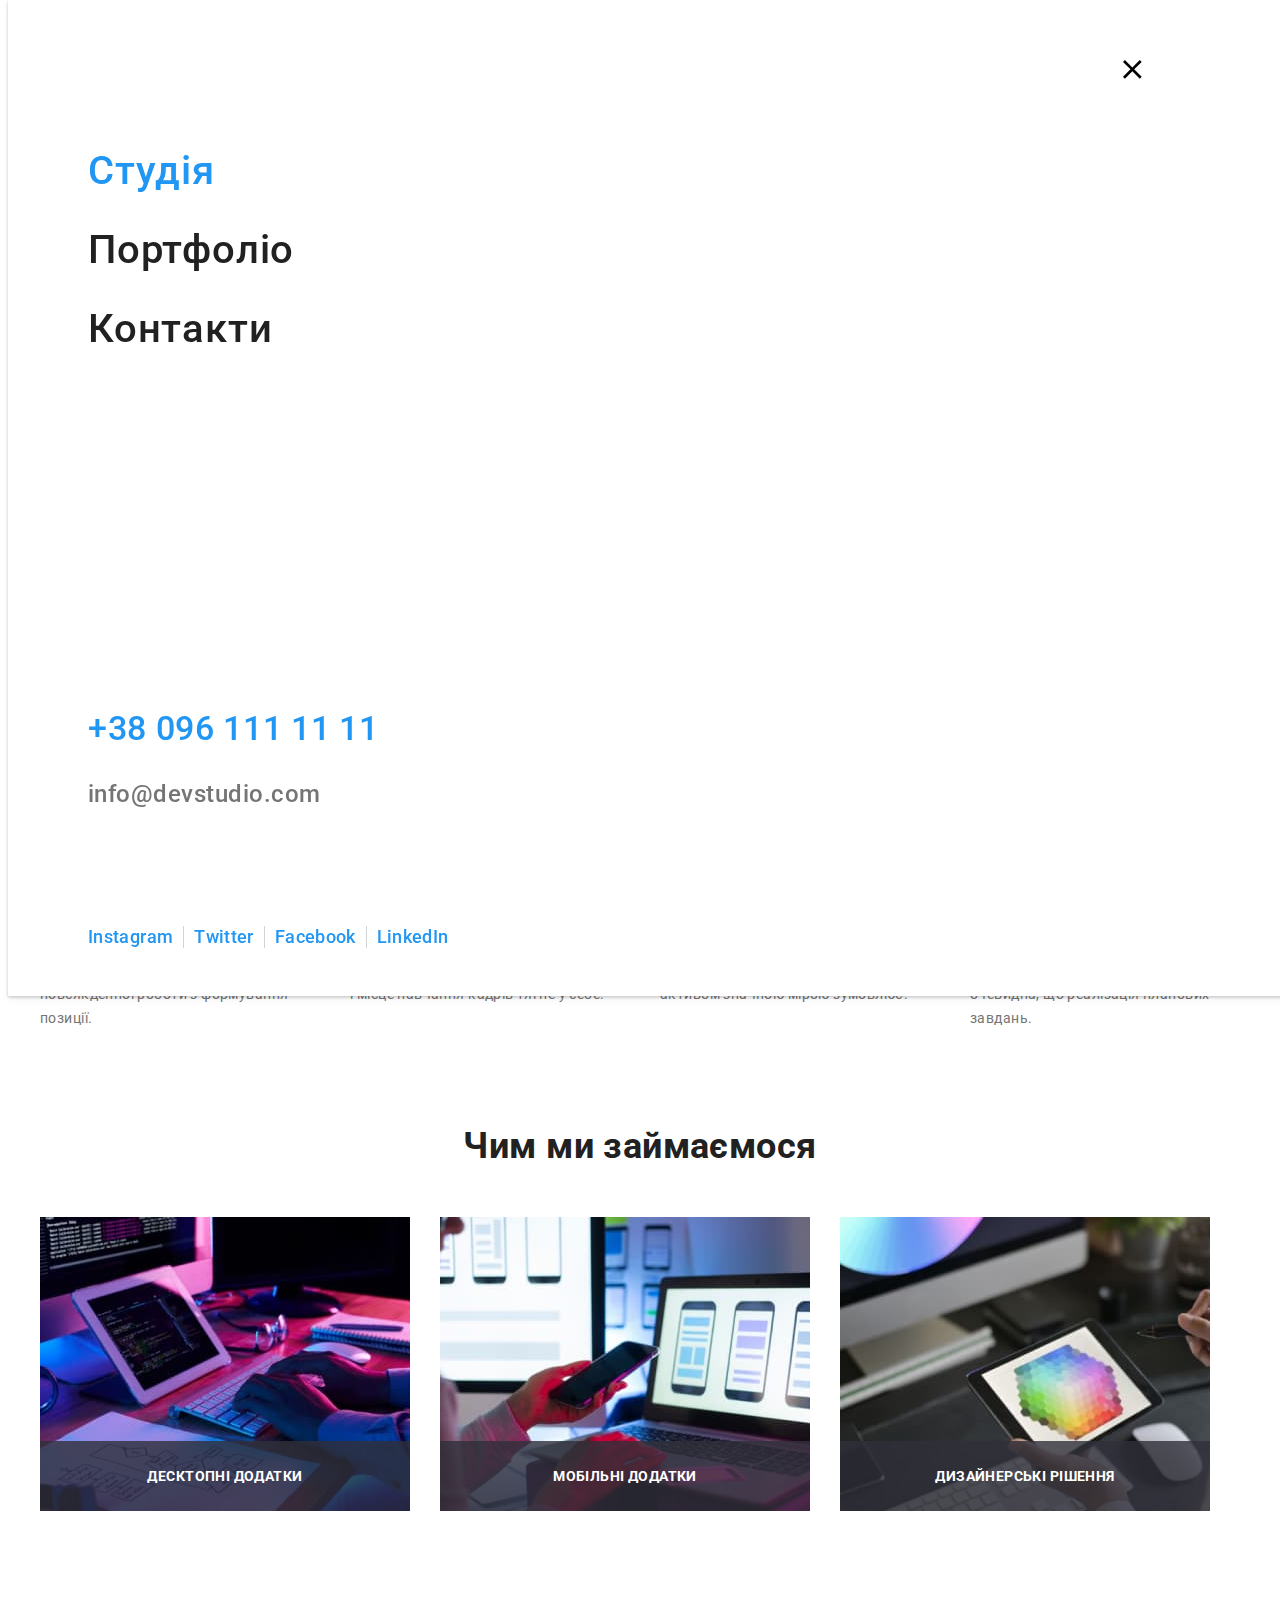
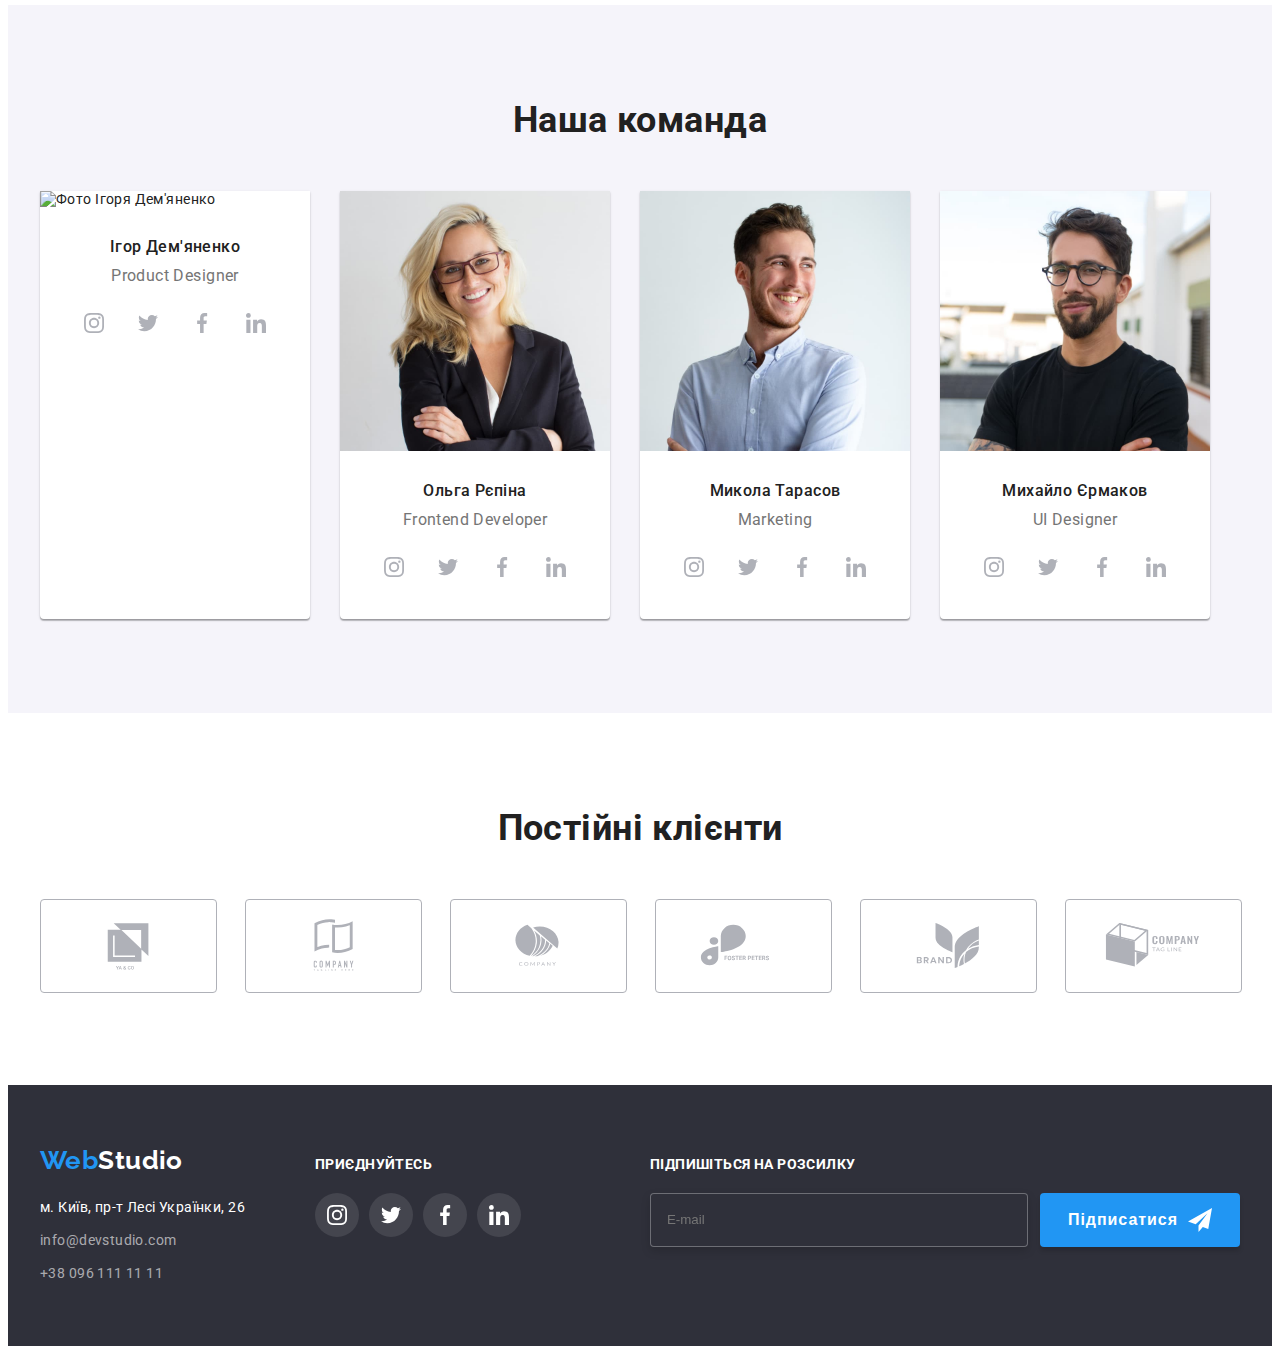
==== commit 20c449ed: "1111" ====
--- a/index.html
+++ b/index.html
@@ -47,9 +47,9 @@
         </button>
       </div>
 
-      <div class="mob-menu">
-        <div class="container">
-          <button type="button" class="menu-close-btn" data-menu-open>
+      <div class="mob-menu" data-menu>
+        <div class="container">
+          <button type="button" class="menu-close-btn" data-menu-close>
             <svg widht="40" height="40">
               <use href="./images/icons.svg#icon-menu-close-btn"></use>
             </svg>
@@ -435,5 +435,6 @@
 
     </div>
     <script src="./js/modal.js"></script>
+    <script src="./js/menu.js"></script>
   </body>
 </html>
--- a/css/main.min.css
+++ b/css/main.min.css
@@ -1 +1 @@
-body{font-family:Roboto,sans-serif;font-size:14px;letter-spacing:.03em;color:#212121;background:#fff}h1,h2,h3,h4,h5,h6,p,ul{margin:0}ul{padding-left:0}img{display:block;max-width:100%;height:auto}address{font-style:normal}button{display:block;cursor:pointer;border:none;border-radius:4px}.section{padding-top:94px;padding-bottom:94px}.link{text-decoration:none;color:inherit}.list{list-style:none;padding-left:0;margin:0}.visually-hidden{position:absolute;white-space:nowrap;width:1px;height:1px;overflow:hidden;border:0;padding:0;clip:rect(0 0 0 0);clip-path:inset(50%);margin:-1px}.container{width:100%;padding:0 15px;margin:0 auto}@media screen and (min-width: 480px){.container{width:480px}}@media screen and (min-width: 768px){.container{width:768px}}@media screen and (min-width: 1200px){.container{width:1200px}}.header{border-bottom:1px solid #ececec;position:relative}.main-nav{display:flex;align-items:center}@media screen and (max-width: 767px){.main-nav{justify-content:space-between}}.logo{font-family:"Raleway";font-weight:700;font-size:26px;line-height:1.19;color:#2196f3}@media screen and (max-width: 767px){.logo{padding-top:16px;padding-bottom:16px}}.logo__part--dark{color:#000}@media screen and (max-width: 767px){.navigation{display:none}}@media screen and (min-width: 768px){.navigation{margin-left:87px}}@media screen and (min-width: 1200px){.navigation{margin-left:92px}}.navigation__list{display:flex}.navigation__item+.navigation__item{margin-left:50px}.navigation__link{display:block;padding-top:32px;padding-bottom:32px;font-family:inherit;font-weight:500;font-size:14px;line-height:1.14;letter-spacing:.02em;color:#212121;transition:color 250ms cubic-bezier(0.4, 0, 0.2, 1)}.navigation__link:hover,.navigation__link:focus{color:#2196f3}.current{color:#2196f3;position:relative}.current::after{position:absolute;content:"";width:100%;height:4px;left:0;bottom:0;background:#2196f3;border-radius:2px}.contact{align-items:center;margin-left:auto}@media screen and (max-width: 767px){.contact{display:none}}.contact__item+.contact__item{margin-bottom:32px}@media screen and (min-width: 768px){.contact__item+.contact__item{margin-bottom:10px}}@media screen and (min-width: 1200px){.contact{display:flex}.contact__item+.contact__item{margin-left:50px;margin-bottom:0}}.contact__link{padding-top:32px;padding-bottom:32px;font-family:inherit;font-weight:500;line-height:1.14;letter-spacing:.02em;color:#757575;align-items:center;transition:color 250ms cubic-bezier(0.4, 0, 0.2, 1)}@media screen and (min-width: 1200px){.contact__link{display:flex}}.contact__link:hover,.contact__link:focus{color:#2196f3}.contact__icon{margin-right:10px;fill:currentColor}.mob-menu{position:fixed;top:0;z-index:1;width:100vw;height:100vh;padding-top:48px;padding-bottom:48px;padding-left:40px;background:#fff;box-shadow:0px 4px 8px rgba(0,0,0,.04),0px 2px 4px rgba(0,0,0,.08),0px 1px 3px rgba(0,0,0,.16)}.mob-menu>.container{height:100%;display:flex;flex-direction:column;justify-content:space-between;overflow:auto}.menu-open-btn{border:none;background-color:rgba(0,0,0,0)}.menu-close-btn{margin-left:auto;background-color:rgba(0,0,0,0)}.mob-nav-item+.mob-nav-item{margin-top:32px}.mob-nav-link{display:block;font-family:inherit;font-weight:500;font-size:40px;line-height:1.18;letter-spacing:.02em;color:#212121;transition:color 250ms cubic-bezier(0.4, 0, 0.2, 1)}.mob-nav-link:hover,.mob-nav-link:focus{color:#2196f3}.mob-current{color:#2196f3}.mob-contact-item+.mob-contact-item{margin-top:32px}.mob-contact-tel{font-weight:500;font-size:34px;line-height:1.18;letter-spacing:.02em;color:#2196f3}.mob-contact-mail{font-weight:500;font-size:24px;line-height:28px;letter-spacing:.02em;color:#757575}.mob-soc{display:flex;gap:20px;margin-top:64px}.mob-soc-link{font-weight:500;font-size:18px;line-height:1.22;letter-spacing:.02em;color:#2196f3}.hero{width:100%;margin-left:auto;margin-right:auto;padding-top:118px;padding-bottom:118px;background:#2f303a;background-image:linear-gradient(rgba(47, 48, 58, 0.4), rgba(47, 48, 58, 0.4)),url(../images/hero-bg-mob.jpg);background-repeat:no-repeat;background-position:center;background-size:cover;text-align:center;flex-grow:1}@media(min-device-pixel-ratio: 2),(min-resolution: 192dpi),(min-resolution: 2dppx){.hero{background-image:linear-gradient(rgba(47, 48, 58, 0.4), rgba(47, 48, 58, 0.4)),url(../images/hero-bg-mob-2x.jpeg)}}@media screen and (min-width: 768px){.hero{background-image:linear-gradient(rgba(47, 48, 58, 0.4), rgba(47, 48, 58, 0.4)),url(../images/hero-bg-tab.jpeg)}}@media screen and (min-width: 768px)and (min-device-pixel-ratio: 2),screen and (min-width: 768px)and (min-resolution: 192dpi),screen and (min-width: 768px)and (min-resolution: 2dppx){.hero{background-image:linear-gradient(rgba(47, 48, 58, 0.4), rgba(47, 48, 58, 0.4)),url(../images/hero-bg-tab-2x.jpeg)}}@media screen and (min-width: 1200px){.hero{padding-top:200px;padding-bottom:200px;background-image:linear-gradient(rgba(47, 48, 58, 0.4), rgba(47, 48, 58, 0.4)),url(../images/hero-bg.jpeg)}}@media screen and (min-width: 1200px)and (min-device-pixel-ratio: 2),screen and (min-width: 1200px)and (min-resolution: 192dpi),screen and (min-width: 1200px)and (min-resolution: 2dppx){.hero{background-image:linear-gradient(rgba(47, 48, 58, 0.4), rgba(47, 48, 58, 0.4)),url(../images/hero-bg-2x.jpeg)}}.hero__title{margin-right:auto;margin-left:auto;font-weight:900;font-size:18px;line-height:1.62;text-align:center;letter-spacing:.06em;text-transform:uppercase;color:#fff;margin-bottom:30px;max-width:360px}@media screen and (min-width: 480px){.hero__title{font-size:26px;line-height:1.62}}@media screen and (min-width: 1200px){.hero__title{font-size:44px;line-height:1.36;max-width:696px}}.hero__btn{margin-right:auto;margin-left:auto;font-family:inherit;font-weight:700;font-size:16px;line-height:1.88;display:flex;align-items:center;text-align:center;letter-spacing:.06em;color:#fff;background:#2196f3;cursor:pointer;box-shadow:0px 4px 4px rgba(0,0,0,.15);border-radius:4px;border-style:none;padding:10px 32px;transition:background-color 250ms cubic-bezier(0.4, 0, 0.2, 1)}.hero__btn:hover,.hero__btn:focus{background-color:#188ce8}.section-title{font-weight:700;font-size:28px;line-height:1.18;text-align:center;color:#212121;margin-bottom:50px}@media screen and (min-width: 1200px){.section-title{font-size:36px;line-height:1.17}}.advantage{padding-top:94px;padding-bottom:94px}@media screen and (min-width: 768px){.advantage__list{display:flex;flex-wrap:wrap;justify-content:space-between;padding-right:0;gap:30px}}@media screen and (min-width: 768px){.advantage__item{width:calc((100% - 60px)/2)}}@media screen and (min-width: 1200px){.advantage__item{max-width:270px}}.advantage__title{font-weight:700;font-size:14px;line-height:1.14;text-transform:uppercase;color:#212121;margin-bottom:10px}@media screen and (max-width: 480px){.advantage__title{text-align:center}}.advantage__text{line-height:1.71;color:#757575}.advantage__item::before{display:block;content:"";height:120px;background:#f5f4fa;background-position:center;background-size:contain;border-radius:4px;margin-bottom:30px}.advantage__item:nth-child(1)::before{background-image:url("../images/advantage1.svg")}.advantage__item:nth-child(2)::before{background-image:url("../images/advantage2.svg")}.advantage__item:nth-child(3)::before{background-image:url("../images/advantage3.svg")}.advantage__item:nth-child(4)::before{background-image:url("../images/advantage4.svg")}.advantage__item::before{background-repeat:no-repeat}.activity{padding-top:0}@media screen and (max-width: 1199px){.activity{display:none}}.activity__list{display:flex;gap:30px;position:relative}.activity__text{position:absolute;display:flex;align-items:center;justify-content:center;width:370px;height:70px;font-weight:700;line-height:1,14;text-transform:uppercase;color:#fff;background-color:rgba(47,48,58,.8);bottom:0px}.team{background-color:#f5f4fa;padding-top:94px;padding-bottom:94px}@media screen and (min-width: 768px){.team-list{display:flex;gap:30px}}@media screen and (max-width: 1199px){.team-list{flex-wrap:wrap;width:calc(100% - 30px)/2}}.team-item{background-color:#fff;box-shadow:0px 1px 3px rgba(0,0,0,.12),0px 1px 1px rgba(0,0,0,.14),0px 2px 1px rgba(0,0,0,.2);border-radius:0px 0px 4px 4px}.team-title{font-weight:500;font-size:16px;line-height:1.19;text-align:center;color:#212121;margin-bottom:10px}.team-text{font-size:16px;line-height:1.19;text-align:center;color:#757575;margin-bottom:16px}.team-soc-list{display:flex;justify-content:center;gap:10px;margin-right:32px;margin-left:32px}.team-soc-item{width:44px;height:44px}.team-soc-link{width:100%;height:100%;border-radius:50%;display:flex;align-items:center;justify-content:center;color:#afb1b8;transition:color 250ms cubic-bezier(0.4, 0, 0.2, 1),background-color 250ms cubic-bezier(0.4, 0, 0.2, 1)}.team-soc-link:hover,.team-soc-link:focus{color:#fff;background-color:#2196f3}.team-soc-icon{fill:currentColor}.card{padding-top:30px;padding-bottom:30px}.client__list{display:flex;justify-content:center;gap:30px;flex-wrap:wrap}.client__item{height:92px;width:calc((100% - 30px)/2)}@media screen and (min-width: 768px){.client__item{width:calc((100% - 60px)/3)}}@media screen and (min-width: 1200px){.client__item{width:calc((100% - 150px)/6)}}.client__link{display:flex;width:100%;height:100%;border:1px solid #afb1b8;border-radius:4px;align-items:center;justify-content:center;color:#afb1b8;transition:color 250ms cubic-bezier(0.4, 0, 0.2, 1),border 250ms cubic-bezier(0.4, 0, 0.2, 1)}.client__link:hover,.client__link:focus{color:#2196f3;border:1px solid #2196f3}.client__icon{fill:currentColor}.footer{background:#2f303a;padding-top:60px;padding-bottom:60px}.footer-logo-part{color:#fff}.footer-addres{margin-top:20px}@media screen and (max-width: 767px){.footer-addres{margin-bottom:60px}}.footer-link{transition:color 250ms cubic-bezier(0.4, 0, 0.2, 1)}.footer-link:hover,.footer-link:focus{color:#2196f3}.footer-adress{font-family:inherit;line-height:1.71;color:#fff}.footer-item:not(:last-child){margin-bottom:9px}.footer-mail,.footer-tel{font-family:inherit;font-style:normal;line-height:1.71;color:rgba(255,255,255,.6)}@media screen and (max-width: 1199px){.footer{text-align:center}}@media screen and (min-width: 768px){.footer-container{display:flex;align-items:baseline;flex-wrap:wrap;justify-content:space-around}}@media screen and (min-width: 1200px){.footer-container{flex-wrap:nowrap;justify-content:normal}}.footer-title{font-weight:700;font-size:14px;line-height:1.14;letter-spacing:.03em;text-transform:uppercase;color:#fff;margin-bottom:20px}.footer-soc-icon{fill:currentColor}.join{margin-bottom:60px}@media screen and (min-width: 767px){.join{margin-bottom:102px}}@media screen and (min-width: 1200px){.join{margin-left:70px;margin-bottom:0}}.join-list{display:flex;gap:10px}@media screen and (max-width: 1199px){.join-list{justify-content:center}}.join-item{width:44px;height:44px}.join-link{display:flex;width:100%;height:100%;border-radius:50%;background:rgba(255,255,255,.1);color:#fff;align-items:center;justify-content:center;transition:background-color 250ms cubic-bezier(0.4, 0, 0.2, 1)}.join-link:hover,.join-link:focus{background-color:#2196f3}@media screen and (min-width: 1200px){.form-mail{margin-left:auto}}@media screen and (min-width: 1200px){.form-field{display:flex;flex-direction:row}}.form-field input{width:100%;height:50px;padding-left:16px;border:1px solid rgba(255,255,255,.3);filter:drop-shadow(0px 4px 4px rgba(0, 0, 0, 0.15));border-radius:4px;background:#2f303a;color:rgba(255,255,255,.6)}@media screen and (min-width: 768px){.form-field input{width:450px}}@media screen and (min-width: 1200px){.form-field input{width:358px}}.form-field:focus-within input{outline:rgba(0,0,0,0)}.form-mail-btn{min-width:200px;padding:10px 28px;background:#2196f3;box-shadow:0px 4px 4px rgba(0,0,0,.15);border-radius:4px;font-weight:700;font-size:16px;line-height:1.88;display:flex;gap:10px;align-items:center;justify-content:center;letter-spacing:.06em;color:#fff;margin-left:12px;transition:background-color 250ms cubic-bezier(0.4, 0, 0.2, 1)}.form-mail-btn:hover,.form-mail-btn:focus{border-color:#188ce8}@media screen and (max-width: 1199px){.form-mail-btn{margin-top:20px;margin-left:auto;margin-right:auto}}.backdrop{width:100%;height:100%;position:fixed;top:0;opacity:1;background-color:rgba(0,0,0,.2);transition:opacity 250ms cubic-bezier(0.4, 0, 0.2, 1),visibility 250ms cubic-bezier(0.4, 0, 0.2, 1)}.modal{width:528px;height:581px;position:absolute;top:50%;left:50%;background-color:#fff;box-shadow:0px 1px 3px rgba(0,0,0,.12),0px 1px 1px rgba(0,0,0,.14),0px 2px 1px rgba(0,0,0,.2);border-radius:4px;transform:translate(-50%, -50%) scale(1);transition:transform 250ms cubic-bezier(0.4, 0, 0.2, 1);padding:40px}.backdrop.is-hidden .modal{transform:translate(-50%, -50%) scale(0)}.modal-btn{width:30px;height:30px;position:absolute;background-color:#fff;border-radius:50%;border:1px solid rgba(0,0,0,.1);top:8px;right:8px;display:flex;align-items:center;justify-content:center;padding:0;cursor:pointer}.modal-btn>svg{transition:fill 250ms cubic-bezier(0.4, 0, 0.2, 1)}.modal-btn:hover svg,.modal-btn:focus svg{fill:#2196f3}.is-hidden{opacity:0;visibility:hidden;pointer-events:none}.modal-form{width:448px}.modal-form-title{font-weight:700;font-size:20px;line-height:1.15;text-align:center;letter-spacing:.03em;color:#212121;margin-bottom:12px}.modal-form-field{display:flex;flex-direction:column;margin-bottom:10px}.modal-form-label{margin-bottom:4px;font-weight:400;font-size:12px;line-height:1.17;letter-spacing:.01em;color:#757575}.modal-form-input{width:100%;height:40px;border:1px solid rgba(33,33,33,.2);border-radius:4px;color:#212121;padding-left:42px;transition:border-color 250ms cubic-bezier(0.4, 0, 0.2, 1)}.last-field{margin-bottom:0px}.comment{width:100%;height:120px;border:1px solid rgba(33,33,33,.2);border-radius:4px;padding:12px 16px;transition:border-color 250ms cubic-bezier(0.4, 0, 0.2, 1)}.modal-form-field:hover .comment,.modal-form-field:focus .comment{border-color:#2196f3}.modal-form-field:focus-within .comment{outline:none;border-color:#2196f3}textarea{resize:none}.modal-form-btn{margin-left:auto;margin-right:auto;margin-top:30px;min-width:200px;padding:10px 52px;background:#2196f3;box-shadow:0px 4px 4px rgba(0,0,0,.15);border-radius:4px;font-weight:700;font-size:16px;line-height:1.88x;letter-spacing:.06em;color:#fff;transition:background-color 250ms cubic-bezier(0.4, 0, 0.2, 1)}.modal-form-btn:hover,.modal-form-btn:focus{background-color:#188ce8}.modal-form-wrapper{position:relative;display:flex;align-items:center}.modal-form-icon{position:absolute;left:12px;transition:fill 250ms cubic-bezier(0.4, 0, 0.2, 1)}.modal-form-wrapper:hover .modal-form-icon,.modal-form-wrapper:focus .modal-form-icon{fill:#2196f3}.modal-form-wrapper:focus-within .modal-form-icon{fill:#2196f3}.modal-form-input:hover,.modal-form-input:focus{border-color:#2196f3;outline:none}.modal-form-checkbox{margin-top:20px;display:flex;justify-content:center}.checkbox{position:absolute;width:1px;height:1px;margin:-1px;border:0;padding:0;clip:rect(0 0 0 0);overflow:hidden}.checkbox-text{font-size:14px;line-height:1.71;letter-spacing:.03em;color:#757575}.checkbox-link{font-size:14px;line-height:1.71;letter-spacing:.03em;text-decoration-line:underline;color:#2196f3}.checkbox-label{display:flex;align-items:center;margin-right:5px}.checkbox-iconblack{margin-right:8px;transition:opacity 250ms cubic-bezier(0.4, 0, 0.2, 1)}.checkbox:checked+.checkbox-iconblack{opacity:0}.checkbox-iconcheck{position:absolute;opacity:0;transition:opacity 250ms cubic-bezier(0.4, 0, 0.2, 1)}.checkbox:checked~.checkbox-iconcheck{opacity:1}.portfolio{padding-top:94px;padding-bottom:94px}.portfolio-nav-galary .list{display:flex}.portfolio-btn-list{justify-content:center;gap:8px;margin-bottom:50px}.portfolio-btn{font-family:inherit;font-weight:500;font-size:16px;line-height:1.62;letter-spacing:.03em;text-align:center;color:#212121;background-color:#f5f4fa;cursor:pointer;border-style:none;border-radius:4px;padding:6px 22px;transition:background-color 250ms cubic-bezier(0.4, 0, 0.2, 1),color 250ms cubic-bezier(0.4, 0, 0.2, 1),box-shadow 250ms cubic-bezier(0.4, 0, 0.2, 1)}.portfolio-btn:hover,.portfolio-btn:focus{background-color:#2196f3;color:#fff;box-shadow:0px 3px 1px rgba(0,0,0,.1),0px 1px 2px rgba(0,0,0,.08),0px 2px 2px rgba(0,0,0,.12)}.galary-list{flex-wrap:wrap;padding-right:0}.galary-item{width:calc((100% - 60px)/3);margin-right:30px;margin-bottom:30px}.galary-item:nth-child(3n){margin-right:0}.galary-item:nth-last-child(-n+3){margin-bottom:0}.portfolio-title{margin-bottom:4px;font-weight:700;font-size:18px;line-height:2;letter-spacing:.06em;color:#212121}.portfolio-text{font-size:16px;line-height:1.88;color:#757575}.portfolio-card{padding:20px 24px;border-right:1px solid #eee;border-bottom:1px solid #eee;border-left:1px solid #eee}.portfolio-galary-link{display:block;transition:box-shadow 250ms cubic-bezier(0.4, 0, 0.2, 1)}.portfolio-galary-link:hover,.portfolio-galary-link:focus{box-shadow:0px 1px 1px rgba(0,0,0,.12),0px 4px 4px rgba(0,0,0,.06),1px 4px 6px rgba(0,0,0,.16)}.portfolio-hover{position:relative;width:370px;height:294px;overflow:hidden}.portfolio-overlay{position:absolute;width:100%;height:100%;background:rgba(33,150,243,.9);opacity:0;transform:translateY(0);transition:transform 250ms cubic-bezier(0.4, 0, 0.2, 1),opacity 250ms cubic-bezier(0.4, 0, 0.2, 1)}.galary-item:hover .portfolio-overlay,.galary-item:focus .portfolio-overlay{opacity:1;transform:translateY(-100%)}.porfolio-hover-text{position:absolute;width:322px;height:168px;font-size:18px;line-height:1.56;color:#fff;left:50%;top:50%;transform:translate(-50%, -50%);transition:transform 250ms cubic-bezier(0.4, 0, 0.2, 1)}/*# sourceMappingURL=main.min.css.map */+body{font-family:Roboto,sans-serif;font-size:14px;letter-spacing:.03em;color:#212121;background:#fff}h1,h2,h3,h4,h5,h6,p,ul{margin:0}ul{padding-left:0}img{display:block;max-width:100%;height:auto}address{font-style:normal}button{display:block;cursor:pointer;border:none;border-radius:4px}.section{padding-top:94px;padding-bottom:94px}.link{text-decoration:none;color:inherit}.list{list-style:none;padding-left:0;margin:0}.visually-hidden{position:absolute;white-space:nowrap;width:1px;height:1px;overflow:hidden;border:0;padding:0;clip:rect(0 0 0 0);clip-path:inset(50%);margin:-1px}.container{width:100%;padding:0 15px;margin:0 auto}@media screen and (min-width: 480px){.container{width:480px}}@media screen and (min-width: 768px){.container{width:768px}}@media screen and (min-width: 1200px){.container{width:1200px}}.header{border-bottom:1px solid #ececec;position:relative}.main-nav{display:flex;align-items:center}@media screen and (max-width: 767px){.main-nav{justify-content:space-between}}.logo{font-family:"Raleway";font-weight:700;font-size:26px;line-height:1.19;color:#2196f3}@media screen and (max-width: 767px){.logo{padding-top:16px;padding-bottom:16px}}.logo__part--dark{color:#000}@media screen and (max-width: 767px){.navigation{display:none}}@media screen and (min-width: 768px){.navigation{margin-left:87px}}@media screen and (min-width: 1200px){.navigation{margin-left:92px}}.navigation__list{display:flex}.navigation__item+.navigation__item{margin-left:50px}.navigation__link{display:block;padding-top:32px;padding-bottom:32px;font-family:inherit;font-weight:500;font-size:14px;line-height:1.14;letter-spacing:.02em;color:#212121;transition:color 250ms cubic-bezier(0.4, 0, 0.2, 1)}.navigation__link:hover,.navigation__link:focus{color:#2196f3}.current{color:#2196f3;position:relative}.current::after{position:absolute;content:"";width:100%;height:4px;left:0;bottom:0;background:#2196f3;border-radius:2px}.contact{align-items:center;margin-left:auto}@media screen and (max-width: 767px){.contact{display:none}}.contact__item+.contact__item{margin-bottom:32px}@media screen and (min-width: 768px){.contact__item+.contact__item{margin-bottom:10px}}@media screen and (min-width: 1200px){.contact{display:flex}.contact__item+.contact__item{margin-left:50px;margin-bottom:0}}.contact__link{padding-top:32px;padding-bottom:32px;font-family:inherit;font-weight:500;line-height:1.14;letter-spacing:.02em;color:#757575;align-items:center;transition:color 250ms cubic-bezier(0.4, 0, 0.2, 1)}@media screen and (min-width: 1200px){.contact__link{display:flex}}.contact__link:hover,.contact__link:focus{color:#2196f3}.contact__icon{margin-right:10px;fill:currentColor}.mob-menu{position:fixed;top:0;z-index:1;width:100vw;height:100vh;padding-top:48px;padding-bottom:48px;padding-left:40px;background:#fff;box-shadow:0px 4px 8px rgba(0,0,0,.04),0px 2px 4px rgba(0,0,0,.08),0px 1px 3px rgba(0,0,0,.16)}.mob-menu>.container{height:100%;display:flex;flex-direction:column;justify-content:space-between;overflow:auto}.menu-open-btn{border:none;background-color:rgba(0,0,0,0)}.menu-close-btn{margin-left:auto;background-color:rgba(0,0,0,0)}.menu-close-btn:hover svg,.menu-close-btn:focus svg{fill:#2196f3}.mob-nav-item+.mob-nav-item{margin-top:32px}.mob-nav-link{display:block;font-family:inherit;font-weight:500;font-size:40px;line-height:1.18;letter-spacing:.02em;color:#212121;transition:color 250ms cubic-bezier(0.4, 0, 0.2, 1)}.mob-nav-link:hover,.mob-nav-link:focus{color:#2196f3}.mob-current{color:#2196f3}.mob-nav{margin-bottom:302px}.mob-contact-item+.mob-contact-item{margin-top:32px}.mob-contact-tel{font-weight:500;font-size:34px;line-height:1.18;letter-spacing:.02em;color:#2196f3}.mob-contact-mail{font-weight:500;font-size:24px;line-height:28px;letter-spacing:.02em;color:#757575}.mob-soc{display:flex;margin-top:64px}.mob-soc-link{font-weight:500;font-size:18px;line-height:1.22;letter-spacing:.02em;color:#2196f3}.mob-soc-item:not(:last-child){border-right:1px solid rgba(33,33,33,.2)}.mob-soc-item:not(:last-child) .mob-soc-link{padding-right:10px}.mob-soc-item:not(:first-child) .mob-soc-link{padding-left:10px}.hero{width:100%;margin-left:auto;margin-right:auto;padding-top:118px;padding-bottom:118px;background:#2f303a;background-image:linear-gradient(rgba(47, 48, 58, 0.4), rgba(47, 48, 58, 0.4)),url(../images/hero-bg-mob.jpg);background-repeat:no-repeat;background-position:center;background-size:cover;text-align:center;flex-grow:1}@media(min-device-pixel-ratio: 2),(min-resolution: 192dpi),(min-resolution: 2dppx){.hero{background-image:linear-gradient(rgba(47, 48, 58, 0.4), rgba(47, 48, 58, 0.4)),url(../images/hero-bg-mob-2x.jpeg)}}@media screen and (min-width: 768px){.hero{background-image:linear-gradient(rgba(47, 48, 58, 0.4), rgba(47, 48, 58, 0.4)),url(../images/hero-bg-tab.jpeg)}}@media screen and (min-width: 768px)and (min-device-pixel-ratio: 2),screen and (min-width: 768px)and (min-resolution: 192dpi),screen and (min-width: 768px)and (min-resolution: 2dppx){.hero{background-image:linear-gradient(rgba(47, 48, 58, 0.4), rgba(47, 48, 58, 0.4)),url(../images/hero-bg-tab-2x.jpeg)}}@media screen and (min-width: 1200px){.hero{padding-top:200px;padding-bottom:200px;background-image:linear-gradient(rgba(47, 48, 58, 0.4), rgba(47, 48, 58, 0.4)),url(../images/hero-bg.jpeg)}}@media screen and (min-width: 1200px)and (min-device-pixel-ratio: 2),screen and (min-width: 1200px)and (min-resolution: 192dpi),screen and (min-width: 1200px)and (min-resolution: 2dppx){.hero{background-image:linear-gradient(rgba(47, 48, 58, 0.4), rgba(47, 48, 58, 0.4)),url(../images/hero-bg-2x.jpeg)}}.hero__title{margin-right:auto;margin-left:auto;font-weight:900;font-size:18px;line-height:1.62;text-align:center;letter-spacing:.06em;text-transform:uppercase;color:#fff;margin-bottom:30px;max-width:360px}@media screen and (min-width: 480px){.hero__title{font-size:26px;line-height:1.62}}@media screen and (min-width: 1200px){.hero__title{font-size:44px;line-height:1.36;max-width:696px}}.hero__btn{margin-right:auto;margin-left:auto;font-family:inherit;font-weight:700;font-size:16px;line-height:1.88;display:flex;align-items:center;text-align:center;letter-spacing:.06em;color:#fff;background:#2196f3;cursor:pointer;box-shadow:0px 4px 4px rgba(0,0,0,.15);border-radius:4px;border-style:none;padding:10px 32px;transition:background-color 250ms cubic-bezier(0.4, 0, 0.2, 1)}.hero__btn:hover,.hero__btn:focus{background-color:#188ce8}.section-title{font-weight:700;font-size:28px;line-height:1.18;text-align:center;color:#212121;margin-bottom:50px}@media screen and (min-width: 1200px){.section-title{font-size:36px;line-height:1.17}}.advantage{padding-top:94px;padding-bottom:94px}@media screen and (min-width: 768px){.advantage__list{display:flex;flex-wrap:wrap;justify-content:space-between;padding-right:0;gap:30px}}@media screen and (min-width: 768px){.advantage__item{width:calc((100% - 60px)/2)}}@media screen and (min-width: 1200px){.advantage__item{max-width:270px}}.advantage__title{font-weight:700;font-size:14px;line-height:1.14;text-transform:uppercase;color:#212121;margin-bottom:10px}@media screen and (max-width: 480px){.advantage__title{text-align:center}}.advantage__text{line-height:1.71;color:#757575}.advantage__item::before{display:block;content:"";height:120px;background:#f5f4fa;background-position:center;background-size:contain;border-radius:4px;margin-bottom:30px}.advantage__item:nth-child(1)::before{background-image:url("../images/advantage1.svg")}.advantage__item:nth-child(2)::before{background-image:url("../images/advantage2.svg")}.advantage__item:nth-child(3)::before{background-image:url("../images/advantage3.svg")}.advantage__item:nth-child(4)::before{background-image:url("../images/advantage4.svg")}.advantage__item::before{background-repeat:no-repeat}.activity{padding-top:0}@media screen and (max-width: 1199px){.activity{display:none}}.activity__list{display:flex;gap:30px;position:relative}.activity__text{position:absolute;display:flex;align-items:center;justify-content:center;width:370px;height:70px;font-weight:700;line-height:1,14;text-transform:uppercase;color:#fff;background-color:rgba(47,48,58,.8);bottom:0px}.team{background-color:#f5f4fa;padding-top:94px;padding-bottom:94px}@media screen and (min-width: 768px){.team-list{display:flex;gap:30px}}@media screen and (max-width: 1199px){.team-list{flex-wrap:wrap;width:calc(100% - 30px)/2}}.team-item{background-color:#fff;box-shadow:0px 1px 3px rgba(0,0,0,.12),0px 1px 1px rgba(0,0,0,.14),0px 2px 1px rgba(0,0,0,.2);border-radius:0px 0px 4px 4px}.team-title{font-weight:500;font-size:16px;line-height:1.19;text-align:center;color:#212121;margin-bottom:10px}.team-text{font-size:16px;line-height:1.19;text-align:center;color:#757575;margin-bottom:16px}.team-soc-list{display:flex;justify-content:center;gap:10px;margin-right:32px;margin-left:32px}.team-soc-item{width:44px;height:44px}.team-soc-link{width:100%;height:100%;border-radius:50%;display:flex;align-items:center;justify-content:center;color:#afb1b8;transition:color 250ms cubic-bezier(0.4, 0, 0.2, 1),background-color 250ms cubic-bezier(0.4, 0, 0.2, 1)}.team-soc-link:hover,.team-soc-link:focus{color:#fff;background-color:#2196f3}.team-soc-icon{fill:currentColor}.card{padding-top:30px;padding-bottom:30px}.client__list{display:flex;justify-content:center;gap:30px;flex-wrap:wrap}.client__item{height:92px;width:calc((100% - 30px)/2)}@media screen and (min-width: 768px){.client__item{width:calc((100% - 60px)/3)}}@media screen and (min-width: 1200px){.client__item{width:calc((100% - 150px)/6)}}.client__link{display:flex;width:100%;height:100%;border:1px solid #afb1b8;border-radius:4px;align-items:center;justify-content:center;color:#afb1b8;transition:color 250ms cubic-bezier(0.4, 0, 0.2, 1),border 250ms cubic-bezier(0.4, 0, 0.2, 1)}.client__link:hover,.client__link:focus{color:#2196f3;border:1px solid #2196f3}.client__icon{fill:currentColor}.footer{background:#2f303a;padding-top:60px;padding-bottom:60px}.footer-logo-part{color:#fff}.footer-addres{margin-top:20px}@media screen and (max-width: 767px){.footer-addres{margin-bottom:60px}}.footer-link{transition:color 250ms cubic-bezier(0.4, 0, 0.2, 1)}.footer-link:hover,.footer-link:focus{color:#2196f3}.footer-adress{font-family:inherit;line-height:1.71;color:#fff}.footer-item:not(:last-child){margin-bottom:9px}.footer-mail,.footer-tel{font-family:inherit;font-style:normal;line-height:1.71;color:rgba(255,255,255,.6)}@media screen and (max-width: 1199px){.footer{text-align:center}}@media screen and (min-width: 768px){.footer-container{display:flex;align-items:baseline;flex-wrap:wrap;justify-content:space-around}}@media screen and (min-width: 1200px){.footer-container{flex-wrap:nowrap;justify-content:normal}}.footer-title{font-weight:700;font-size:14px;line-height:1.14;letter-spacing:.03em;text-transform:uppercase;color:#fff;margin-bottom:20px}.footer-soc-icon{fill:currentColor}.join{margin-bottom:60px}@media screen and (min-width: 767px){.join{margin-bottom:102px}}@media screen and (min-width: 1200px){.join{margin-left:70px;margin-bottom:0}}.join-list{display:flex;gap:10px}@media screen and (max-width: 1199px){.join-list{justify-content:center}}.join-item{width:44px;height:44px}.join-link{display:flex;width:100%;height:100%;border-radius:50%;background:rgba(255,255,255,.1);color:#fff;align-items:center;justify-content:center;transition:background-color 250ms cubic-bezier(0.4, 0, 0.2, 1)}.join-link:hover,.join-link:focus{background-color:#2196f3}@media screen and (min-width: 1200px){.form-mail{margin-left:auto}}@media screen and (min-width: 1200px){.form-field{display:flex;flex-direction:row}}.form-field input{width:100%;height:50px;padding-left:16px;border:1px solid rgba(255,255,255,.3);filter:drop-shadow(0px 4px 4px rgba(0, 0, 0, 0.15));border-radius:4px;background:#2f303a;color:rgba(255,255,255,.6)}@media screen and (min-width: 768px){.form-field input{width:450px}}@media screen and (min-width: 1200px){.form-field input{width:358px}}.form-field:focus-within input{outline:rgba(0,0,0,0)}.form-mail-btn{min-width:200px;padding:10px 28px;background:#2196f3;box-shadow:0px 4px 4px rgba(0,0,0,.15);border-radius:4px;font-weight:700;font-size:16px;line-height:1.88;display:flex;gap:10px;align-items:center;justify-content:center;letter-spacing:.06em;color:#fff;margin-left:12px;transition:background-color 250ms cubic-bezier(0.4, 0, 0.2, 1)}.form-mail-btn:hover,.form-mail-btn:focus{border-color:#188ce8}@media screen and (max-width: 1199px){.form-mail-btn{margin-top:20px;margin-left:auto;margin-right:auto}}.backdrop{width:100%;height:100%;position:fixed;top:0;opacity:1;background-color:rgba(0,0,0,.2);transition:opacity 250ms cubic-bezier(0.4, 0, 0.2, 1),visibility 250ms cubic-bezier(0.4, 0, 0.2, 1)}.modal{width:528px;height:581px;position:absolute;top:50%;left:50%;background-color:#fff;box-shadow:0px 1px 3px rgba(0,0,0,.12),0px 1px 1px rgba(0,0,0,.14),0px 2px 1px rgba(0,0,0,.2);border-radius:4px;transform:translate(-50%, -50%) scale(1);transition:transform 250ms cubic-bezier(0.4, 0, 0.2, 1);padding:40px}.backdrop.is-hidden .modal{transform:translate(-50%, -50%) scale(0)}.modal-btn{width:30px;height:30px;position:absolute;background-color:#fff;border-radius:50%;border:1px solid rgba(0,0,0,.1);top:8px;right:8px;display:flex;align-items:center;justify-content:center;padding:0;cursor:pointer}.modal-btn>svg{transition:fill 250ms cubic-bezier(0.4, 0, 0.2, 1)}.modal-btn:hover svg,.modal-btn:focus svg{fill:#2196f3}.is-hidden{opacity:0;visibility:hidden;pointer-events:none}.modal-form{width:448px}.modal-form-title{font-weight:700;font-size:20px;line-height:1.15;text-align:center;letter-spacing:.03em;color:#212121;margin-bottom:12px}.modal-form-field{display:flex;flex-direction:column;margin-bottom:10px}.modal-form-label{margin-bottom:4px;font-weight:400;font-size:12px;line-height:1.17;letter-spacing:.01em;color:#757575}.modal-form-input{width:100%;height:40px;border:1px solid rgba(33,33,33,.2);border-radius:4px;color:#212121;padding-left:42px;transition:border-color 250ms cubic-bezier(0.4, 0, 0.2, 1)}.last-field{margin-bottom:0px}.comment{width:100%;height:120px;border:1px solid rgba(33,33,33,.2);border-radius:4px;padding:12px 16px;transition:border-color 250ms cubic-bezier(0.4, 0, 0.2, 1)}.modal-form-field:hover .comment,.modal-form-field:focus .comment{border-color:#2196f3}.modal-form-field:focus-within .comment{outline:none;border-color:#2196f3}textarea{resize:none}.modal-form-btn{margin-left:auto;margin-right:auto;margin-top:30px;min-width:200px;padding:10px 52px;background:#2196f3;box-shadow:0px 4px 4px rgba(0,0,0,.15);border-radius:4px;font-weight:700;font-size:16px;line-height:1.88x;letter-spacing:.06em;color:#fff;transition:background-color 250ms cubic-bezier(0.4, 0, 0.2, 1)}.modal-form-btn:hover,.modal-form-btn:focus{background-color:#188ce8}.modal-form-wrapper{position:relative;display:flex;align-items:center}.modal-form-icon{position:absolute;left:12px;transition:fill 250ms cubic-bezier(0.4, 0, 0.2, 1)}.modal-form-wrapper:hover .modal-form-icon,.modal-form-wrapper:focus .modal-form-icon{fill:#2196f3}.modal-form-wrapper:focus-within .modal-form-icon{fill:#2196f3}.modal-form-input:hover,.modal-form-input:focus{border-color:#2196f3;outline:none}.modal-form-checkbox{margin-top:20px;display:flex;justify-content:center}.checkbox{position:absolute;width:1px;height:1px;margin:-1px;border:0;padding:0;clip:rect(0 0 0 0);overflow:hidden}.checkbox-text{font-size:14px;line-height:1.71;letter-spacing:.03em;color:#757575}.checkbox-link{font-size:14px;line-height:1.71;letter-spacing:.03em;text-decoration-line:underline;color:#2196f3}.checkbox-label{display:flex;align-items:center;margin-right:5px}.checkbox-iconblack{margin-right:8px;transition:opacity 250ms cubic-bezier(0.4, 0, 0.2, 1)}.checkbox:checked+.checkbox-iconblack{opacity:0}.checkbox-iconcheck{position:absolute;opacity:0;transition:opacity 250ms cubic-bezier(0.4, 0, 0.2, 1)}.checkbox:checked~.checkbox-iconcheck{opacity:1}.portfolio{padding-top:94px;padding-bottom:94px}.portfolio-nav-galary .list{display:flex}.portfolio-btn-list{justify-content:center;gap:8px;margin-bottom:50px}.portfolio-btn{font-family:inherit;font-weight:500;font-size:16px;line-height:1.62;letter-spacing:.03em;text-align:center;color:#212121;background-color:#f5f4fa;cursor:pointer;border-style:none;border-radius:4px;padding:6px 22px;transition:background-color 250ms cubic-bezier(0.4, 0, 0.2, 1),color 250ms cubic-bezier(0.4, 0, 0.2, 1),box-shadow 250ms cubic-bezier(0.4, 0, 0.2, 1)}.portfolio-btn:hover,.portfolio-btn:focus{background-color:#2196f3;color:#fff;box-shadow:0px 3px 1px rgba(0,0,0,.1),0px 1px 2px rgba(0,0,0,.08),0px 2px 2px rgba(0,0,0,.12)}.galary-list{flex-wrap:wrap;padding-right:0}.galary-item{width:calc((100% - 60px)/3);margin-right:30px;margin-bottom:30px}.galary-item:nth-child(3n){margin-right:0}.galary-item:nth-last-child(-n+3){margin-bottom:0}.portfolio-title{margin-bottom:4px;font-weight:700;font-size:18px;line-height:2;letter-spacing:.06em;color:#212121}.portfolio-text{font-size:16px;line-height:1.88;color:#757575}.portfolio-card{padding:20px 24px;border-right:1px solid #eee;border-bottom:1px solid #eee;border-left:1px solid #eee}.portfolio-galary-link{display:block;transition:box-shadow 250ms cubic-bezier(0.4, 0, 0.2, 1)}.portfolio-galary-link:hover,.portfolio-galary-link:focus{box-shadow:0px 1px 1px rgba(0,0,0,.12),0px 4px 4px rgba(0,0,0,.06),1px 4px 6px rgba(0,0,0,.16)}.portfolio-hover{position:relative;width:370px;height:294px;overflow:hidden}.portfolio-overlay{position:absolute;width:100%;height:100%;background:rgba(33,150,243,.9);opacity:0;transform:translateY(0);transition:transform 250ms cubic-bezier(0.4, 0, 0.2, 1),opacity 250ms cubic-bezier(0.4, 0, 0.2, 1)}.galary-item:hover .portfolio-overlay,.galary-item:focus .portfolio-overlay{opacity:1;transform:translateY(-100%)}.porfolio-hover-text{position:absolute;width:322px;height:168px;font-size:18px;line-height:1.56;color:#fff;left:50%;top:50%;transform:translate(-50%, -50%);transition:transform 250ms cubic-bezier(0.4, 0, 0.2, 1)}/*# sourceMappingURL=main.min.css.map */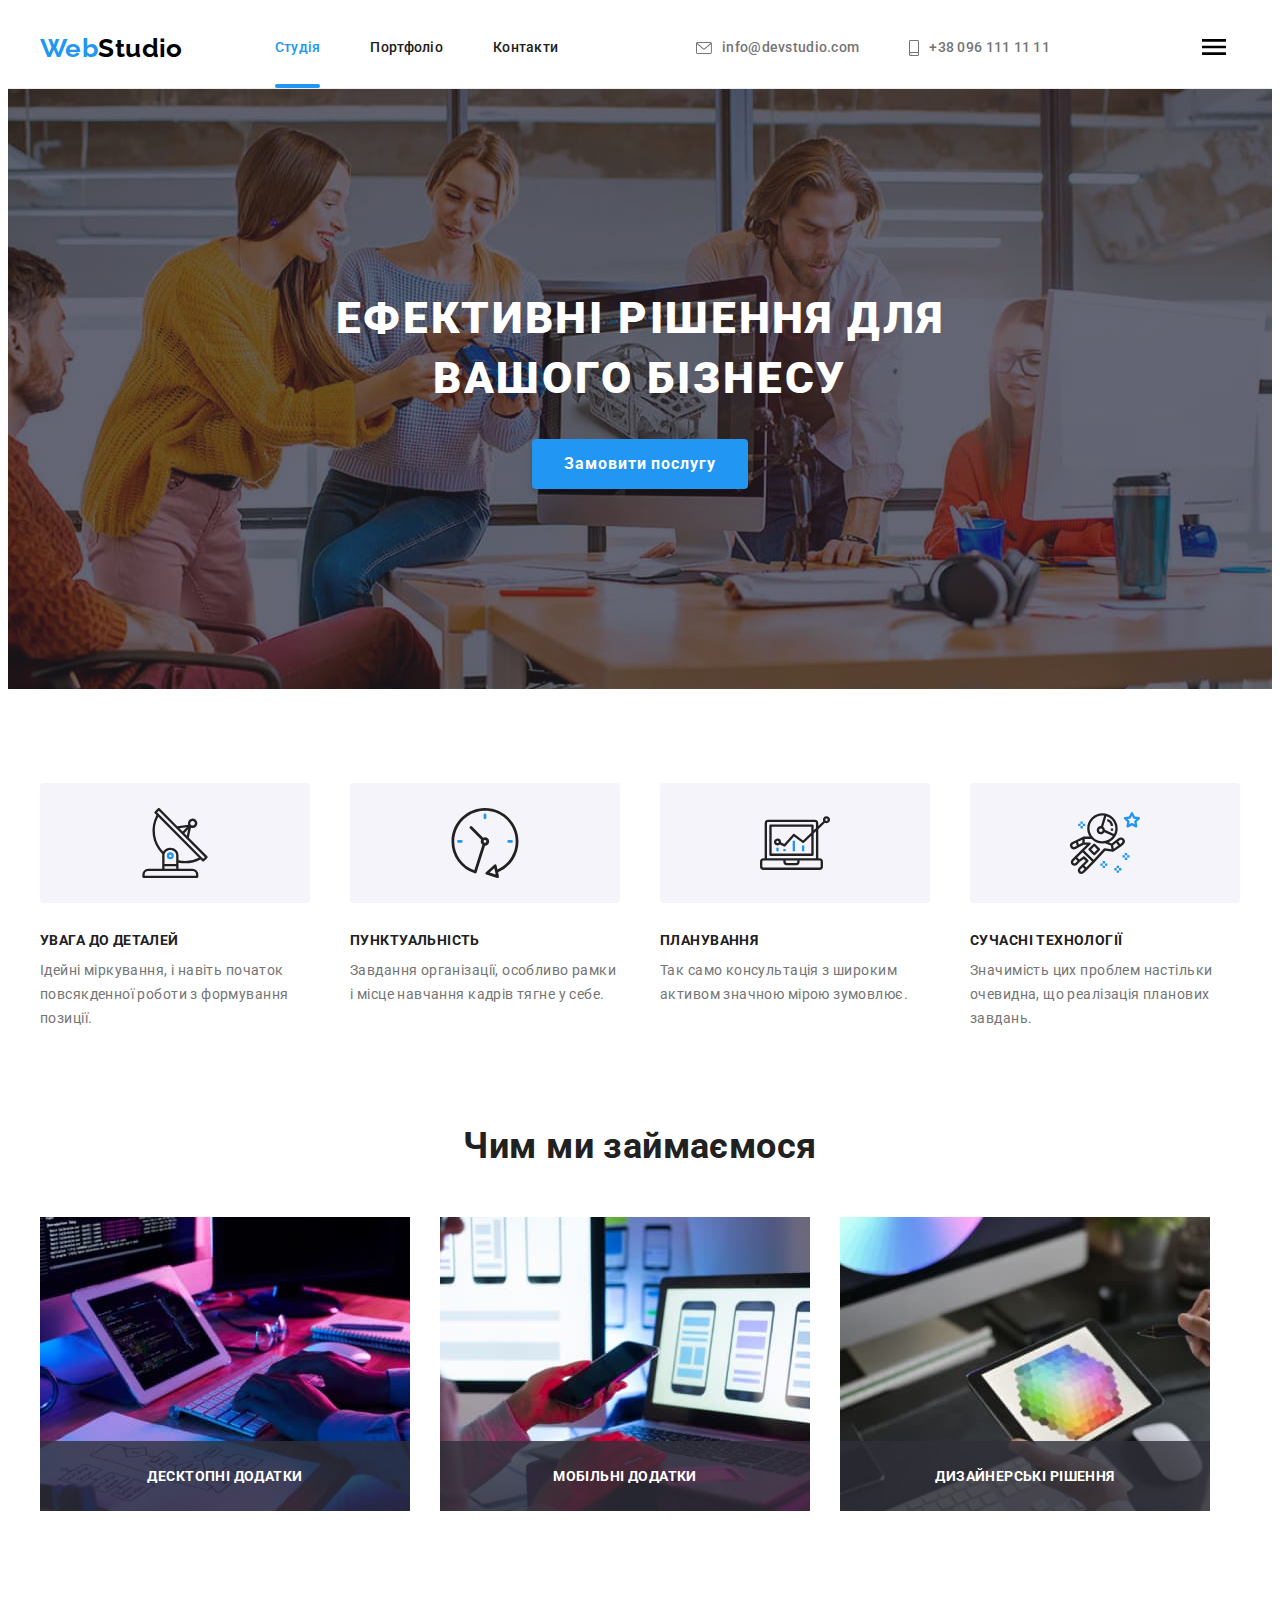
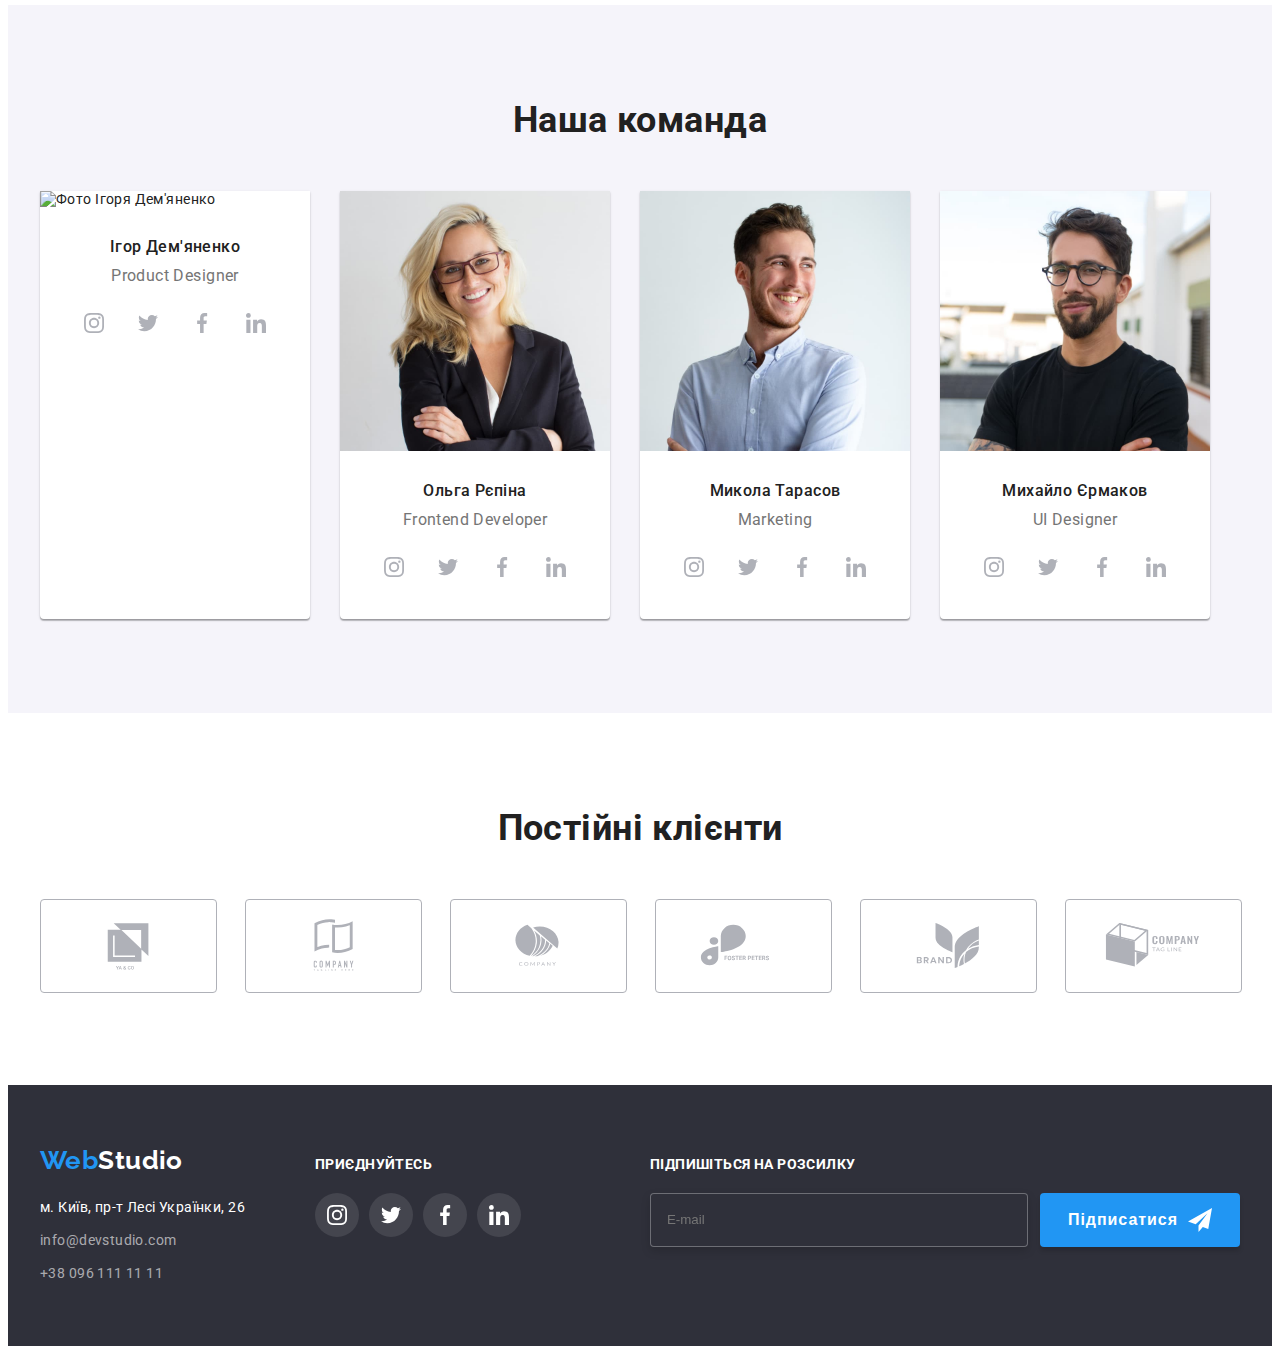
==== commit 2318f53e: "555" ====
--- a/index.html
+++ b/index.html
@@ -41,16 +41,16 @@
           </li>
         </ul>
         <button type="button" class="menu-open-btn" data-menu-open>
-          <svg widht="40" height="40">
+          <svg width="40" height="40">
             <use href="./images/icons.svg#icon-menu-open-btn"></use>
           </svg>
         </button>
       </div>
 
-      <div class="mob-menu" data-menu>
+      <div class="mob-menu is-hidden" data-menu>
         <div class="container">
           <button type="button" class="menu-close-btn" data-menu-close>
-            <svg widht="40" height="40">
+            <svg width="40" height="40">
               <use href="./images/icons.svg#icon-menu-close-btn"></use>
             </svg>
           </button>
--- a/css/main.min.css
+++ b/css/main.min.css
@@ -1 +1 @@
-body{font-family:Roboto,sans-serif;font-size:14px;letter-spacing:.03em;color:#212121;background:#fff}h1,h2,h3,h4,h5,h6,p,ul{margin:0}ul{padding-left:0}img{display:block;max-width:100%;height:auto}address{font-style:normal}button{display:block;cursor:pointer;border:none;border-radius:4px}.section{padding-top:94px;padding-bottom:94px}.link{text-decoration:none;color:inherit}.list{list-style:none;padding-left:0;margin:0}.visually-hidden{position:absolute;white-space:nowrap;width:1px;height:1px;overflow:hidden;border:0;padding:0;clip:rect(0 0 0 0);clip-path:inset(50%);margin:-1px}.container{width:100%;padding:0 15px;margin:0 auto}@media screen and (min-width: 480px){.container{width:480px}}@media screen and (min-width: 768px){.container{width:768px}}@media screen and (min-width: 1200px){.container{width:1200px}}.header{border-bottom:1px solid #ececec;position:relative}.main-nav{display:flex;align-items:center}@media screen and (max-width: 767px){.main-nav{justify-content:space-between}}.logo{font-family:"Raleway";font-weight:700;font-size:26px;line-height:1.19;color:#2196f3}@media screen and (max-width: 767px){.logo{padding-top:16px;padding-bottom:16px}}.logo__part--dark{color:#000}@media screen and (max-width: 767px){.navigation{display:none}}@media screen and (min-width: 768px){.navigation{margin-left:87px}}@media screen and (min-width: 1200px){.navigation{margin-left:92px}}.navigation__list{display:flex}.navigation__item+.navigation__item{margin-left:50px}.navigation__link{display:block;padding-top:32px;padding-bottom:32px;font-family:inherit;font-weight:500;font-size:14px;line-height:1.14;letter-spacing:.02em;color:#212121;transition:color 250ms cubic-bezier(0.4, 0, 0.2, 1)}.navigation__link:hover,.navigation__link:focus{color:#2196f3}.current{color:#2196f3;position:relative}.current::after{position:absolute;content:"";width:100%;height:4px;left:0;bottom:0;background:#2196f3;border-radius:2px}.contact{align-items:center;margin-left:auto}@media screen and (max-width: 767px){.contact{display:none}}.contact__item+.contact__item{margin-bottom:32px}@media screen and (min-width: 768px){.contact__item+.contact__item{margin-bottom:10px}}@media screen and (min-width: 1200px){.contact{display:flex}.contact__item+.contact__item{margin-left:50px;margin-bottom:0}}.contact__link{padding-top:32px;padding-bottom:32px;font-family:inherit;font-weight:500;line-height:1.14;letter-spacing:.02em;color:#757575;align-items:center;transition:color 250ms cubic-bezier(0.4, 0, 0.2, 1)}@media screen and (min-width: 1200px){.contact__link{display:flex}}.contact__link:hover,.contact__link:focus{color:#2196f3}.contact__icon{margin-right:10px;fill:currentColor}.mob-menu{position:fixed;top:0;z-index:1;width:100vw;height:100vh;padding-top:48px;padding-bottom:48px;padding-left:40px;background:#fff;box-shadow:0px 4px 8px rgba(0,0,0,.04),0px 2px 4px rgba(0,0,0,.08),0px 1px 3px rgba(0,0,0,.16)}.mob-menu>.container{height:100%;display:flex;flex-direction:column;justify-content:space-between;overflow:auto}.menu-open-btn{border:none;background-color:rgba(0,0,0,0)}.menu-close-btn{margin-left:auto;background-color:rgba(0,0,0,0)}.menu-close-btn:hover svg,.menu-close-btn:focus svg{fill:#2196f3}.mob-nav-item+.mob-nav-item{margin-top:32px}.mob-nav-link{display:block;font-family:inherit;font-weight:500;font-size:40px;line-height:1.18;letter-spacing:.02em;color:#212121;transition:color 250ms cubic-bezier(0.4, 0, 0.2, 1)}.mob-nav-link:hover,.mob-nav-link:focus{color:#2196f3}.mob-current{color:#2196f3}.mob-nav{margin-bottom:302px}.mob-contact-item+.mob-contact-item{margin-top:32px}.mob-contact-tel{font-weight:500;font-size:34px;line-height:1.18;letter-spacing:.02em;color:#2196f3}.mob-contact-mail{font-weight:500;font-size:24px;line-height:28px;letter-spacing:.02em;color:#757575}.mob-soc{display:flex;margin-top:64px}.mob-soc-link{font-weight:500;font-size:18px;line-height:1.22;letter-spacing:.02em;color:#2196f3}.mob-soc-item:not(:last-child){border-right:1px solid rgba(33,33,33,.2)}.mob-soc-item:not(:last-child) .mob-soc-link{padding-right:10px}.mob-soc-item:not(:first-child) .mob-soc-link{padding-left:10px}.hero{width:100%;margin-left:auto;margin-right:auto;padding-top:118px;padding-bottom:118px;background:#2f303a;background-image:linear-gradient(rgba(47, 48, 58, 0.4), rgba(47, 48, 58, 0.4)),url(../images/hero-bg-mob.jpg);background-repeat:no-repeat;background-position:center;background-size:cover;text-align:center;flex-grow:1}@media(min-device-pixel-ratio: 2),(min-resolution: 192dpi),(min-resolution: 2dppx){.hero{background-image:linear-gradient(rgba(47, 48, 58, 0.4), rgba(47, 48, 58, 0.4)),url(../images/hero-bg-mob-2x.jpeg)}}@media screen and (min-width: 768px){.hero{background-image:linear-gradient(rgba(47, 48, 58, 0.4), rgba(47, 48, 58, 0.4)),url(../images/hero-bg-tab.jpeg)}}@media screen and (min-width: 768px)and (min-device-pixel-ratio: 2),screen and (min-width: 768px)and (min-resolution: 192dpi),screen and (min-width: 768px)and (min-resolution: 2dppx){.hero{background-image:linear-gradient(rgba(47, 48, 58, 0.4), rgba(47, 48, 58, 0.4)),url(../images/hero-bg-tab-2x.jpeg)}}@media screen and (min-width: 1200px){.hero{padding-top:200px;padding-bottom:200px;background-image:linear-gradient(rgba(47, 48, 58, 0.4), rgba(47, 48, 58, 0.4)),url(../images/hero-bg.jpeg)}}@media screen and (min-width: 1200px)and (min-device-pixel-ratio: 2),screen and (min-width: 1200px)and (min-resolution: 192dpi),screen and (min-width: 1200px)and (min-resolution: 2dppx){.hero{background-image:linear-gradient(rgba(47, 48, 58, 0.4), rgba(47, 48, 58, 0.4)),url(../images/hero-bg-2x.jpeg)}}.hero__title{margin-right:auto;margin-left:auto;font-weight:900;font-size:18px;line-height:1.62;text-align:center;letter-spacing:.06em;text-transform:uppercase;color:#fff;margin-bottom:30px;max-width:360px}@media screen and (min-width: 480px){.hero__title{font-size:26px;line-height:1.62}}@media screen and (min-width: 1200px){.hero__title{font-size:44px;line-height:1.36;max-width:696px}}.hero__btn{margin-right:auto;margin-left:auto;font-family:inherit;font-weight:700;font-size:16px;line-height:1.88;display:flex;align-items:center;text-align:center;letter-spacing:.06em;color:#fff;background:#2196f3;cursor:pointer;box-shadow:0px 4px 4px rgba(0,0,0,.15);border-radius:4px;border-style:none;padding:10px 32px;transition:background-color 250ms cubic-bezier(0.4, 0, 0.2, 1)}.hero__btn:hover,.hero__btn:focus{background-color:#188ce8}.section-title{font-weight:700;font-size:28px;line-height:1.18;text-align:center;color:#212121;margin-bottom:50px}@media screen and (min-width: 1200px){.section-title{font-size:36px;line-height:1.17}}.advantage{padding-top:94px;padding-bottom:94px}@media screen and (min-width: 768px){.advantage__list{display:flex;flex-wrap:wrap;justify-content:space-between;padding-right:0;gap:30px}}@media screen and (min-width: 768px){.advantage__item{width:calc((100% - 60px)/2)}}@media screen and (min-width: 1200px){.advantage__item{max-width:270px}}.advantage__title{font-weight:700;font-size:14px;line-height:1.14;text-transform:uppercase;color:#212121;margin-bottom:10px}@media screen and (max-width: 480px){.advantage__title{text-align:center}}.advantage__text{line-height:1.71;color:#757575}.advantage__item::before{display:block;content:"";height:120px;background:#f5f4fa;background-position:center;background-size:contain;border-radius:4px;margin-bottom:30px}.advantage__item:nth-child(1)::before{background-image:url("../images/advantage1.svg")}.advantage__item:nth-child(2)::before{background-image:url("../images/advantage2.svg")}.advantage__item:nth-child(3)::before{background-image:url("../images/advantage3.svg")}.advantage__item:nth-child(4)::before{background-image:url("../images/advantage4.svg")}.advantage__item::before{background-repeat:no-repeat}.activity{padding-top:0}@media screen and (max-width: 1199px){.activity{display:none}}.activity__list{display:flex;gap:30px;position:relative}.activity__text{position:absolute;display:flex;align-items:center;justify-content:center;width:370px;height:70px;font-weight:700;line-height:1,14;text-transform:uppercase;color:#fff;background-color:rgba(47,48,58,.8);bottom:0px}.team{background-color:#f5f4fa;padding-top:94px;padding-bottom:94px}@media screen and (min-width: 768px){.team-list{display:flex;gap:30px}}@media screen and (max-width: 1199px){.team-list{flex-wrap:wrap;width:calc(100% - 30px)/2}}.team-item{background-color:#fff;box-shadow:0px 1px 3px rgba(0,0,0,.12),0px 1px 1px rgba(0,0,0,.14),0px 2px 1px rgba(0,0,0,.2);border-radius:0px 0px 4px 4px}.team-title{font-weight:500;font-size:16px;line-height:1.19;text-align:center;color:#212121;margin-bottom:10px}.team-text{font-size:16px;line-height:1.19;text-align:center;color:#757575;margin-bottom:16px}.team-soc-list{display:flex;justify-content:center;gap:10px;margin-right:32px;margin-left:32px}.team-soc-item{width:44px;height:44px}.team-soc-link{width:100%;height:100%;border-radius:50%;display:flex;align-items:center;justify-content:center;color:#afb1b8;transition:color 250ms cubic-bezier(0.4, 0, 0.2, 1),background-color 250ms cubic-bezier(0.4, 0, 0.2, 1)}.team-soc-link:hover,.team-soc-link:focus{color:#fff;background-color:#2196f3}.team-soc-icon{fill:currentColor}.card{padding-top:30px;padding-bottom:30px}.client__list{display:flex;justify-content:center;gap:30px;flex-wrap:wrap}.client__item{height:92px;width:calc((100% - 30px)/2)}@media screen and (min-width: 768px){.client__item{width:calc((100% - 60px)/3)}}@media screen and (min-width: 1200px){.client__item{width:calc((100% - 150px)/6)}}.client__link{display:flex;width:100%;height:100%;border:1px solid #afb1b8;border-radius:4px;align-items:center;justify-content:center;color:#afb1b8;transition:color 250ms cubic-bezier(0.4, 0, 0.2, 1),border 250ms cubic-bezier(0.4, 0, 0.2, 1)}.client__link:hover,.client__link:focus{color:#2196f3;border:1px solid #2196f3}.client__icon{fill:currentColor}.footer{background:#2f303a;padding-top:60px;padding-bottom:60px}.footer-logo-part{color:#fff}.footer-addres{margin-top:20px}@media screen and (max-width: 767px){.footer-addres{margin-bottom:60px}}.footer-link{transition:color 250ms cubic-bezier(0.4, 0, 0.2, 1)}.footer-link:hover,.footer-link:focus{color:#2196f3}.footer-adress{font-family:inherit;line-height:1.71;color:#fff}.footer-item:not(:last-child){margin-bottom:9px}.footer-mail,.footer-tel{font-family:inherit;font-style:normal;line-height:1.71;color:rgba(255,255,255,.6)}@media screen and (max-width: 1199px){.footer{text-align:center}}@media screen and (min-width: 768px){.footer-container{display:flex;align-items:baseline;flex-wrap:wrap;justify-content:space-around}}@media screen and (min-width: 1200px){.footer-container{flex-wrap:nowrap;justify-content:normal}}.footer-title{font-weight:700;font-size:14px;line-height:1.14;letter-spacing:.03em;text-transform:uppercase;color:#fff;margin-bottom:20px}.footer-soc-icon{fill:currentColor}.join{margin-bottom:60px}@media screen and (min-width: 767px){.join{margin-bottom:102px}}@media screen and (min-width: 1200px){.join{margin-left:70px;margin-bottom:0}}.join-list{display:flex;gap:10px}@media screen and (max-width: 1199px){.join-list{justify-content:center}}.join-item{width:44px;height:44px}.join-link{display:flex;width:100%;height:100%;border-radius:50%;background:rgba(255,255,255,.1);color:#fff;align-items:center;justify-content:center;transition:background-color 250ms cubic-bezier(0.4, 0, 0.2, 1)}.join-link:hover,.join-link:focus{background-color:#2196f3}@media screen and (min-width: 1200px){.form-mail{margin-left:auto}}@media screen and (min-width: 1200px){.form-field{display:flex;flex-direction:row}}.form-field input{width:100%;height:50px;padding-left:16px;border:1px solid rgba(255,255,255,.3);filter:drop-shadow(0px 4px 4px rgba(0, 0, 0, 0.15));border-radius:4px;background:#2f303a;color:rgba(255,255,255,.6)}@media screen and (min-width: 768px){.form-field input{width:450px}}@media screen and (min-width: 1200px){.form-field input{width:358px}}.form-field:focus-within input{outline:rgba(0,0,0,0)}.form-mail-btn{min-width:200px;padding:10px 28px;background:#2196f3;box-shadow:0px 4px 4px rgba(0,0,0,.15);border-radius:4px;font-weight:700;font-size:16px;line-height:1.88;display:flex;gap:10px;align-items:center;justify-content:center;letter-spacing:.06em;color:#fff;margin-left:12px;transition:background-color 250ms cubic-bezier(0.4, 0, 0.2, 1)}.form-mail-btn:hover,.form-mail-btn:focus{border-color:#188ce8}@media screen and (max-width: 1199px){.form-mail-btn{margin-top:20px;margin-left:auto;margin-right:auto}}.backdrop{width:100%;height:100%;position:fixed;top:0;opacity:1;background-color:rgba(0,0,0,.2);transition:opacity 250ms cubic-bezier(0.4, 0, 0.2, 1),visibility 250ms cubic-bezier(0.4, 0, 0.2, 1)}.modal{width:528px;height:581px;position:absolute;top:50%;left:50%;background-color:#fff;box-shadow:0px 1px 3px rgba(0,0,0,.12),0px 1px 1px rgba(0,0,0,.14),0px 2px 1px rgba(0,0,0,.2);border-radius:4px;transform:translate(-50%, -50%) scale(1);transition:transform 250ms cubic-bezier(0.4, 0, 0.2, 1);padding:40px}.backdrop.is-hidden .modal{transform:translate(-50%, -50%) scale(0)}.modal-btn{width:30px;height:30px;position:absolute;background-color:#fff;border-radius:50%;border:1px solid rgba(0,0,0,.1);top:8px;right:8px;display:flex;align-items:center;justify-content:center;padding:0;cursor:pointer}.modal-btn>svg{transition:fill 250ms cubic-bezier(0.4, 0, 0.2, 1)}.modal-btn:hover svg,.modal-btn:focus svg{fill:#2196f3}.is-hidden{opacity:0;visibility:hidden;pointer-events:none}.modal-form{width:448px}.modal-form-title{font-weight:700;font-size:20px;line-height:1.15;text-align:center;letter-spacing:.03em;color:#212121;margin-bottom:12px}.modal-form-field{display:flex;flex-direction:column;margin-bottom:10px}.modal-form-label{margin-bottom:4px;font-weight:400;font-size:12px;line-height:1.17;letter-spacing:.01em;color:#757575}.modal-form-input{width:100%;height:40px;border:1px solid rgba(33,33,33,.2);border-radius:4px;color:#212121;padding-left:42px;transition:border-color 250ms cubic-bezier(0.4, 0, 0.2, 1)}.last-field{margin-bottom:0px}.comment{width:100%;height:120px;border:1px solid rgba(33,33,33,.2);border-radius:4px;padding:12px 16px;transition:border-color 250ms cubic-bezier(0.4, 0, 0.2, 1)}.modal-form-field:hover .comment,.modal-form-field:focus .comment{border-color:#2196f3}.modal-form-field:focus-within .comment{outline:none;border-color:#2196f3}textarea{resize:none}.modal-form-btn{margin-left:auto;margin-right:auto;margin-top:30px;min-width:200px;padding:10px 52px;background:#2196f3;box-shadow:0px 4px 4px rgba(0,0,0,.15);border-radius:4px;font-weight:700;font-size:16px;line-height:1.88x;letter-spacing:.06em;color:#fff;transition:background-color 250ms cubic-bezier(0.4, 0, 0.2, 1)}.modal-form-btn:hover,.modal-form-btn:focus{background-color:#188ce8}.modal-form-wrapper{position:relative;display:flex;align-items:center}.modal-form-icon{position:absolute;left:12px;transition:fill 250ms cubic-bezier(0.4, 0, 0.2, 1)}.modal-form-wrapper:hover .modal-form-icon,.modal-form-wrapper:focus .modal-form-icon{fill:#2196f3}.modal-form-wrapper:focus-within .modal-form-icon{fill:#2196f3}.modal-form-input:hover,.modal-form-input:focus{border-color:#2196f3;outline:none}.modal-form-checkbox{margin-top:20px;display:flex;justify-content:center}.checkbox{position:absolute;width:1px;height:1px;margin:-1px;border:0;padding:0;clip:rect(0 0 0 0);overflow:hidden}.checkbox-text{font-size:14px;line-height:1.71;letter-spacing:.03em;color:#757575}.checkbox-link{font-size:14px;line-height:1.71;letter-spacing:.03em;text-decoration-line:underline;color:#2196f3}.checkbox-label{display:flex;align-items:center;margin-right:5px}.checkbox-iconblack{margin-right:8px;transition:opacity 250ms cubic-bezier(0.4, 0, 0.2, 1)}.checkbox:checked+.checkbox-iconblack{opacity:0}.checkbox-iconcheck{position:absolute;opacity:0;transition:opacity 250ms cubic-bezier(0.4, 0, 0.2, 1)}.checkbox:checked~.checkbox-iconcheck{opacity:1}.portfolio{padding-top:94px;padding-bottom:94px}.portfolio-nav-galary .list{display:flex}.portfolio-btn-list{justify-content:center;gap:8px;margin-bottom:50px}.portfolio-btn{font-family:inherit;font-weight:500;font-size:16px;line-height:1.62;letter-spacing:.03em;text-align:center;color:#212121;background-color:#f5f4fa;cursor:pointer;border-style:none;border-radius:4px;padding:6px 22px;transition:background-color 250ms cubic-bezier(0.4, 0, 0.2, 1),color 250ms cubic-bezier(0.4, 0, 0.2, 1),box-shadow 250ms cubic-bezier(0.4, 0, 0.2, 1)}.portfolio-btn:hover,.portfolio-btn:focus{background-color:#2196f3;color:#fff;box-shadow:0px 3px 1px rgba(0,0,0,.1),0px 1px 2px rgba(0,0,0,.08),0px 2px 2px rgba(0,0,0,.12)}.galary-list{flex-wrap:wrap;padding-right:0}.galary-item{width:calc((100% - 60px)/3);margin-right:30px;margin-bottom:30px}.galary-item:nth-child(3n){margin-right:0}.galary-item:nth-last-child(-n+3){margin-bottom:0}.portfolio-title{margin-bottom:4px;font-weight:700;font-size:18px;line-height:2;letter-spacing:.06em;color:#212121}.portfolio-text{font-size:16px;line-height:1.88;color:#757575}.portfolio-card{padding:20px 24px;border-right:1px solid #eee;border-bottom:1px solid #eee;border-left:1px solid #eee}.portfolio-galary-link{display:block;transition:box-shadow 250ms cubic-bezier(0.4, 0, 0.2, 1)}.portfolio-galary-link:hover,.portfolio-galary-link:focus{box-shadow:0px 1px 1px rgba(0,0,0,.12),0px 4px 4px rgba(0,0,0,.06),1px 4px 6px rgba(0,0,0,.16)}.portfolio-hover{position:relative;width:370px;height:294px;overflow:hidden}.portfolio-overlay{position:absolute;width:100%;height:100%;background:rgba(33,150,243,.9);opacity:0;transform:translateY(0);transition:transform 250ms cubic-bezier(0.4, 0, 0.2, 1),opacity 250ms cubic-bezier(0.4, 0, 0.2, 1)}.galary-item:hover .portfolio-overlay,.galary-item:focus .portfolio-overlay{opacity:1;transform:translateY(-100%)}.porfolio-hover-text{position:absolute;width:322px;height:168px;font-size:18px;line-height:1.56;color:#fff;left:50%;top:50%;transform:translate(-50%, -50%);transition:transform 250ms cubic-bezier(0.4, 0, 0.2, 1)}/*# sourceMappingURL=main.min.css.map */+body{font-family:Roboto,sans-serif;font-size:14px;letter-spacing:.03em;color:#212121;background:#fff}h1,h2,h3,h4,h5,h6,p,ul{margin:0}ul{padding-left:0}img{display:block;max-width:100%;height:auto}address{font-style:normal}button{display:block;cursor:pointer;border:none;border-radius:4px}.section{padding-top:94px;padding-bottom:94px}.link{text-decoration:none;color:inherit}.list{list-style:none;padding-left:0;margin:0}.visually-hidden{position:absolute;white-space:nowrap;width:1px;height:1px;overflow:hidden;border:0;padding:0;clip:rect(0 0 0 0);clip-path:inset(50%);margin:-1px}.container{width:100%;padding:0 15px;margin:0 auto}@media screen and (min-width: 480px){.container{width:480px}}@media screen and (min-width: 768px){.container{width:768px}}@media screen and (min-width: 1200px){.container{width:1200px}}.header{border-bottom:1px solid #ececec;position:relative}.main-nav{display:flex;align-items:center}@media screen and (max-width: 767px){.main-nav{justify-content:space-between}}.logo{font-family:"Raleway";font-weight:700;font-size:26px;line-height:1.19;color:#2196f3}@media screen and (max-width: 767px){.logo{padding-top:16px;padding-bottom:16px}}.logo__part--dark{color:#000}@media screen and (max-width: 767px){.navigation{display:none}}@media screen and (min-width: 768px){.navigation{margin-left:87px}}@media screen and (min-width: 1200px){.navigation{margin-left:92px}}.navigation__list{display:flex}.navigation__item+.navigation__item{margin-left:50px}.navigation__link{display:block;padding-top:32px;padding-bottom:32px;font-family:inherit;font-weight:500;font-size:14px;line-height:1.14;letter-spacing:.02em;color:#212121;transition:color 250ms cubic-bezier(0.4, 0, 0.2, 1)}.navigation__link:hover,.navigation__link:focus{color:#2196f3}.current{color:#2196f3;position:relative}.current::after{position:absolute;content:"";width:100%;height:4px;left:0;bottom:0;background:#2196f3;border-radius:2px}.contact{align-items:center;margin-left:auto}@media screen and (max-width: 767px){.contact{display:none}}.contact__item+.contact__item{margin-bottom:32px}@media screen and (min-width: 768px){.contact__item+.contact__item{margin-bottom:10px}}@media screen and (min-width: 1200px){.contact{display:flex}.contact__item+.contact__item{margin-left:50px;margin-bottom:0}}.contact__link{padding-top:32px;padding-bottom:32px;font-family:inherit;font-weight:500;line-height:1.14;letter-spacing:.02em;color:#757575;align-items:center;transition:color 250ms cubic-bezier(0.4, 0, 0.2, 1)}@media screen and (min-width: 1200px){.contact__link{display:flex}}.contact__link:hover,.contact__link:focus{color:#2196f3}.contact__icon{margin-right:10px;fill:currentColor}.mob-menu{position:fixed;top:0;z-index:1;width:100vw;height:100vh;padding-top:48px;padding-bottom:48px;padding-left:40px;background:#fff;box-shadow:0px 4px 8px rgba(0,0,0,.04),0px 2px 4px rgba(0,0,0,.08),0px 1px 3px rgba(0,0,0,.16)}.mob-menu>.container{height:100%;display:flex;flex-direction:column;justify-content:space-between;overflow:auto}.menu-open-btn{border:none;background-color:rgba(0,0,0,0);margin-left:auto}.menu-close-btn{margin-left:auto;background-color:rgba(0,0,0,0)}.menu-close-btn:hover svg,.menu-close-btn:focus svg{fill:#2196f3}.mob-nav-item+.mob-nav-item{margin-top:32px}.mob-nav-link{display:block;font-family:inherit;font-weight:500;font-size:40px;line-height:1.18;letter-spacing:.02em;color:#212121;transition:color 250ms cubic-bezier(0.4, 0, 0.2, 1)}.mob-nav-link:hover,.mob-nav-link:focus{color:#2196f3}.mob-current{color:#2196f3}.mob-nav{margin-bottom:302px}.mob-contact-item+.mob-contact-item{margin-top:32px}.mob-contact-tel{font-weight:500;font-size:34px;line-height:1.18;letter-spacing:.02em;color:#2196f3}.mob-contact-mail{font-weight:500;font-size:24px;line-height:28px;letter-spacing:.02em;color:#757575}.mob-soc{display:flex;margin-top:64px}.mob-soc-link{font-weight:500;font-size:18px;line-height:1.22;letter-spacing:.02em;color:#2196f3}.mob-soc-item:not(:last-child){border-right:1px solid rgba(33,33,33,.2)}.mob-soc-item:not(:last-child) .mob-soc-link{padding-right:10px}.mob-soc-item:not(:first-child) .mob-soc-link{padding-left:10px}.hero{width:100%;margin-left:auto;margin-right:auto;padding-top:118px;padding-bottom:118px;background:#2f303a;background-image:linear-gradient(rgba(47, 48, 58, 0.4), rgba(47, 48, 58, 0.4)),url(..images/hero-bg-mob.jpg);background-repeat:no-repeat;background-position:center;background-size:cover;text-align:center;flex-grow:1}@media(min-device-pixel-ratio: 2),(min-resolution: 192dpi),(min-resolution: 2dppx){.hero{background-image:linear-gradient(rgba(47, 48, 58, 0.4), rgba(47, 48, 58, 0.4)),url(../images/hero-bg-mob-2x.jpg)}}@media screen and (min-width: 768px){.hero{background-image:linear-gradient(rgba(47, 48, 58, 0.4), rgba(47, 48, 58, 0.4)),url(../images/hero-bg-tablet.jpg)}}@media screen and (min-width: 768px)and (min-device-pixel-ratio: 2),screen and (min-width: 768px)and (min-resolution: 192dpi),screen and (min-width: 768px)and (min-resolution: 2dppx){.hero{background-image:linear-gradient(rgba(47, 48, 58, 0.4), rgba(47, 48, 58, 0.4)),url(../images/hero-bg-tab-2x.jpg)}}@media screen and (min-width: 1200px){.hero{padding-top:200px;padding-bottom:200px;background-image:linear-gradient(rgba(47, 48, 58, 0.4), rgba(47, 48, 58, 0.4)),url(../images/hero-bg.jpg)}}@media screen and (min-width: 1200px)and (min-device-pixel-ratio: 2),screen and (min-width: 1200px)and (min-resolution: 192dpi),screen and (min-width: 1200px)and (min-resolution: 2dppx){.hero{background-image:linear-gradient(rgba(47, 48, 58, 0.4), rgba(47, 48, 58, 0.4)),url(../images/hero-bg-2x.jpg)}}.hero__title{margin-right:auto;margin-left:auto;font-weight:900;font-size:18px;line-height:1.62;text-align:center;letter-spacing:.06em;text-transform:uppercase;color:#fff;margin-bottom:30px;max-width:360px}@media screen and (min-width: 480px){.hero__title{font-size:26px;line-height:1.62}}@media screen and (min-width: 1200px){.hero__title{font-size:44px;line-height:1.36;max-width:696px}}.hero__btn{margin-right:auto;margin-left:auto;font-family:inherit;font-weight:700;font-size:16px;line-height:1.88;display:flex;align-items:center;text-align:center;letter-spacing:.06em;color:#fff;background:#2196f3;cursor:pointer;box-shadow:0px 4px 4px rgba(0,0,0,.15);border-radius:4px;border-style:none;padding:10px 32px;transition:background-color 250ms cubic-bezier(0.4, 0, 0.2, 1)}.hero__btn:hover,.hero__btn:focus{background-color:#188ce8}.section-title{font-weight:700;font-size:28px;line-height:1.18;text-align:center;color:#212121;margin-bottom:50px}@media screen and (min-width: 1200px){.section-title{font-size:36px;line-height:1.17}}.advantage{padding-top:94px;padding-bottom:94px}@media screen and (min-width: 768px){.advantage__list{display:flex;flex-wrap:wrap;justify-content:space-between;padding-right:0;gap:30px}}@media screen and (min-width: 768px){.advantage__item{width:calc((100% - 60px)/2)}}@media screen and (min-width: 1200px){.advantage__item{max-width:270px}}.advantage__title{font-weight:700;font-size:14px;line-height:1.14;text-transform:uppercase;color:#212121;margin-bottom:10px}@media screen and (max-width: 480px){.advantage__title{text-align:center}}.advantage__text{line-height:1.71;color:#757575}.advantage__item::before{display:block;content:"";height:120px;background:#f5f4fa;background-position:center;background-size:contain;border-radius:4px;margin-bottom:30px}.advantage__item:nth-child(1)::before{background-image:url("../images/advantage1.svg")}.advantage__item:nth-child(2)::before{background-image:url("../images/advantage2.svg")}.advantage__item:nth-child(3)::before{background-image:url("../images/advantage3.svg")}.advantage__item:nth-child(4)::before{background-image:url("../images/advantage4.svg")}.advantage__item::before{background-repeat:no-repeat}.activity{padding-top:0}@media screen and (max-width: 1199px){.activity{display:none}}.activity__list{display:flex;gap:30px;position:relative}.activity__text{position:absolute;display:flex;align-items:center;justify-content:center;width:370px;height:70px;font-weight:700;line-height:1,14;text-transform:uppercase;color:#fff;background-color:rgba(47,48,58,.8);bottom:0px}.team{background-color:#f5f4fa;padding-top:94px;padding-bottom:94px}@media screen and (min-width: 768px){.team-list{display:flex;gap:30px}}@media screen and (max-width: 1199px){.team-list{flex-wrap:wrap;width:calc(100% - 30px)/2}}.team-item{background-color:#fff;box-shadow:0px 1px 3px rgba(0,0,0,.12),0px 1px 1px rgba(0,0,0,.14),0px 2px 1px rgba(0,0,0,.2);border-radius:0px 0px 4px 4px}.team-title{font-weight:500;font-size:16px;line-height:1.19;text-align:center;color:#212121;margin-bottom:10px}.team-text{font-size:16px;line-height:1.19;text-align:center;color:#757575;margin-bottom:16px}.team-soc-list{display:flex;justify-content:center;gap:10px;margin-right:32px;margin-left:32px}.team-soc-item{width:44px;height:44px}.team-soc-link{width:100%;height:100%;border-radius:50%;display:flex;align-items:center;justify-content:center;color:#afb1b8;transition:color 250ms cubic-bezier(0.4, 0, 0.2, 1),background-color 250ms cubic-bezier(0.4, 0, 0.2, 1)}.team-soc-link:hover,.team-soc-link:focus{color:#fff;background-color:#2196f3}.team-soc-icon{fill:currentColor}.card{padding-top:30px;padding-bottom:30px}.client__list{display:flex;justify-content:center;gap:30px;flex-wrap:wrap}.client__item{height:92px;width:calc((100% - 30px)/2)}@media screen and (min-width: 768px){.client__item{width:calc((100% - 60px)/3)}}@media screen and (min-width: 1200px){.client__item{width:calc((100% - 150px)/6)}}.client__link{display:flex;width:100%;height:100%;border:1px solid #afb1b8;border-radius:4px;align-items:center;justify-content:center;color:#afb1b8;transition:color 250ms cubic-bezier(0.4, 0, 0.2, 1),border 250ms cubic-bezier(0.4, 0, 0.2, 1)}.client__link:hover,.client__link:focus{color:#2196f3;border:1px solid #2196f3}.client__icon{fill:currentColor}.footer{background:#2f303a;padding-top:60px;padding-bottom:60px}.footer-logo-part{color:#fff}.footer-addres{margin-top:20px}@media screen and (max-width: 767px){.footer-addres{margin-bottom:60px}}.footer-link{transition:color 250ms cubic-bezier(0.4, 0, 0.2, 1)}.footer-link:hover,.footer-link:focus{color:#2196f3}.footer-adress{font-family:inherit;line-height:1.71;color:#fff}.footer-item:not(:last-child){margin-bottom:9px}.footer-mail,.footer-tel{font-family:inherit;font-style:normal;line-height:1.71;color:rgba(255,255,255,.6)}@media screen and (max-width: 1199px){.footer{text-align:center}}@media screen and (min-width: 768px){.footer-container{display:flex;align-items:baseline;flex-wrap:wrap;justify-content:space-around}}@media screen and (min-width: 1200px){.footer-container{flex-wrap:nowrap;justify-content:normal}}.footer-title{font-weight:700;font-size:14px;line-height:1.14;letter-spacing:.03em;text-transform:uppercase;color:#fff;margin-bottom:20px}.footer-soc-icon{fill:currentColor}.join{margin-bottom:60px}@media screen and (min-width: 767px){.join{margin-bottom:102px}}@media screen and (min-width: 1200px){.join{margin-left:70px;margin-bottom:0}}.join-list{display:flex;gap:10px}@media screen and (max-width: 1199px){.join-list{justify-content:center}}.join-item{width:44px;height:44px}.join-link{display:flex;width:100%;height:100%;border-radius:50%;background:rgba(255,255,255,.1);color:#fff;align-items:center;justify-content:center;transition:background-color 250ms cubic-bezier(0.4, 0, 0.2, 1)}.join-link:hover,.join-link:focus{background-color:#2196f3}@media screen and (min-width: 1200px){.form-mail{margin-left:auto}}@media screen and (min-width: 1200px){.form-field{display:flex;flex-direction:row}}.form-field input{width:100%;height:50px;padding-left:16px;border:1px solid rgba(255,255,255,.3);filter:drop-shadow(0px 4px 4px rgba(0, 0, 0, 0.15));border-radius:4px;background:#2f303a;color:rgba(255,255,255,.6)}@media screen and (min-width: 768px){.form-field input{width:450px}}@media screen and (min-width: 1200px){.form-field input{width:358px}}.form-field:focus-within input{outline:rgba(0,0,0,0)}.form-mail-btn{min-width:200px;padding:10px 28px;background:#2196f3;box-shadow:0px 4px 4px rgba(0,0,0,.15);border-radius:4px;font-weight:700;font-size:16px;line-height:1.88;display:flex;gap:10px;align-items:center;justify-content:center;letter-spacing:.06em;color:#fff;margin-left:12px;transition:background-color 250ms cubic-bezier(0.4, 0, 0.2, 1)}.form-mail-btn:hover,.form-mail-btn:focus{border-color:#188ce8}@media screen and (max-width: 1199px){.form-mail-btn{margin-top:20px;margin-left:auto;margin-right:auto}}.backdrop{width:100%;height:100%;position:fixed;top:0;opacity:1;background-color:rgba(0,0,0,.2);transition:opacity 250ms cubic-bezier(0.4, 0, 0.2, 1),visibility 250ms cubic-bezier(0.4, 0, 0.2, 1)}.modal{width:528px;height:581px;position:absolute;top:50%;left:50%;background-color:#fff;box-shadow:0px 1px 3px rgba(0,0,0,.12),0px 1px 1px rgba(0,0,0,.14),0px 2px 1px rgba(0,0,0,.2);border-radius:4px;transform:translate(-50%, -50%) scale(1);transition:transform 250ms cubic-bezier(0.4, 0, 0.2, 1);padding:40px}.backdrop.is-hidden .modal{transform:translate(-50%, -50%) scale(0)}.modal-btn{width:30px;height:30px;position:absolute;background-color:#fff;border-radius:50%;border:1px solid rgba(0,0,0,.1);top:8px;right:8px;display:flex;align-items:center;justify-content:center;padding:0;cursor:pointer}.modal-btn>svg{transition:fill 250ms cubic-bezier(0.4, 0, 0.2, 1)}.modal-btn:hover svg,.modal-btn:focus svg{fill:#2196f3}.is-hidden{opacity:0;visibility:hidden;pointer-events:none}.modal-form{width:448px}.modal-form-title{font-weight:700;font-size:20px;line-height:1.15;text-align:center;letter-spacing:.03em;color:#212121;margin-bottom:12px}.modal-form-field{display:flex;flex-direction:column;margin-bottom:10px}.modal-form-label{margin-bottom:4px;font-weight:400;font-size:12px;line-height:1.17;letter-spacing:.01em;color:#757575}.modal-form-input{width:100%;height:40px;border:1px solid rgba(33,33,33,.2);border-radius:4px;color:#212121;padding-left:42px;transition:border-color 250ms cubic-bezier(0.4, 0, 0.2, 1)}.last-field{margin-bottom:0px}.comment{width:100%;height:120px;border:1px solid rgba(33,33,33,.2);border-radius:4px;padding:12px 16px;transition:border-color 250ms cubic-bezier(0.4, 0, 0.2, 1)}.modal-form-field:hover .comment,.modal-form-field:focus .comment{border-color:#2196f3}.modal-form-field:focus-within .comment{outline:none;border-color:#2196f3}textarea{resize:none}.modal-form-btn{margin-left:auto;margin-right:auto;margin-top:30px;min-width:200px;padding:10px 52px;background:#2196f3;box-shadow:0px 4px 4px rgba(0,0,0,.15);border-radius:4px;font-weight:700;font-size:16px;line-height:1.88x;letter-spacing:.06em;color:#fff;transition:background-color 250ms cubic-bezier(0.4, 0, 0.2, 1)}.modal-form-btn:hover,.modal-form-btn:focus{background-color:#188ce8}.modal-form-wrapper{position:relative;display:flex;align-items:center}.modal-form-icon{position:absolute;left:12px;transition:fill 250ms cubic-bezier(0.4, 0, 0.2, 1)}.modal-form-wrapper:hover .modal-form-icon,.modal-form-wrapper:focus .modal-form-icon{fill:#2196f3}.modal-form-wrapper:focus-within .modal-form-icon{fill:#2196f3}.modal-form-input:hover,.modal-form-input:focus{border-color:#2196f3;outline:none}.modal-form-checkbox{margin-top:20px;display:flex;justify-content:center}.checkbox{position:absolute;width:1px;height:1px;margin:-1px;border:0;padding:0;clip:rect(0 0 0 0);overflow:hidden}.checkbox-text{font-size:14px;line-height:1.71;letter-spacing:.03em;color:#757575}.checkbox-link{font-size:14px;line-height:1.71;letter-spacing:.03em;text-decoration-line:underline;color:#2196f3}.checkbox-label{display:flex;align-items:center;margin-right:5px}.checkbox-iconblack{margin-right:8px;transition:opacity 250ms cubic-bezier(0.4, 0, 0.2, 1)}.checkbox:checked+.checkbox-iconblack{opacity:0}.checkbox-iconcheck{position:absolute;opacity:0;transition:opacity 250ms cubic-bezier(0.4, 0, 0.2, 1)}.checkbox:checked~.checkbox-iconcheck{opacity:1}.portfolio{padding-top:94px;padding-bottom:94px}.portfolio-nav-galary .list{display:flex}.portfolio-btn-list{justify-content:center;gap:8px;margin-bottom:50px}.portfolio-btn{font-family:inherit;font-weight:500;font-size:16px;line-height:1.62;letter-spacing:.03em;text-align:center;color:#212121;background-color:#f5f4fa;cursor:pointer;border-style:none;border-radius:4px;padding:6px 22px;transition:background-color 250ms cubic-bezier(0.4, 0, 0.2, 1),color 250ms cubic-bezier(0.4, 0, 0.2, 1),box-shadow 250ms cubic-bezier(0.4, 0, 0.2, 1)}.portfolio-btn:hover,.portfolio-btn:focus{background-color:#2196f3;color:#fff;box-shadow:0px 3px 1px rgba(0,0,0,.1),0px 1px 2px rgba(0,0,0,.08),0px 2px 2px rgba(0,0,0,.12)}.galary-list{flex-wrap:wrap;padding-right:0}.galary-item{width:calc((100% - 60px)/3);margin-right:30px;margin-bottom:30px}.galary-item:nth-child(3n){margin-right:0}.galary-item:nth-last-child(-n+3){margin-bottom:0}.portfolio-title{margin-bottom:4px;font-weight:700;font-size:18px;line-height:2;letter-spacing:.06em;color:#212121}.portfolio-text{font-size:16px;line-height:1.88;color:#757575}.portfolio-card{padding:20px 24px;border-right:1px solid #eee;border-bottom:1px solid #eee;border-left:1px solid #eee}.portfolio-galary-link{display:block;transition:box-shadow 250ms cubic-bezier(0.4, 0, 0.2, 1)}.portfolio-galary-link:hover,.portfolio-galary-link:focus{box-shadow:0px 1px 1px rgba(0,0,0,.12),0px 4px 4px rgba(0,0,0,.06),1px 4px 6px rgba(0,0,0,.16)}.portfolio-hover{position:relative;width:370px;height:294px;overflow:hidden}.portfolio-overlay{position:absolute;width:100%;height:100%;background:rgba(33,150,243,.9);opacity:0;transform:translateY(0);transition:transform 250ms cubic-bezier(0.4, 0, 0.2, 1),opacity 250ms cubic-bezier(0.4, 0, 0.2, 1)}.galary-item:hover .portfolio-overlay,.galary-item:focus .portfolio-overlay{opacity:1;transform:translateY(-100%)}.porfolio-hover-text{position:absolute;width:322px;height:168px;font-size:18px;line-height:1.56;color:#fff;left:50%;top:50%;transform:translate(-50%, -50%);transition:transform 250ms cubic-bezier(0.4, 0, 0.2, 1)}/*# sourceMappingURL=main.min.css.map */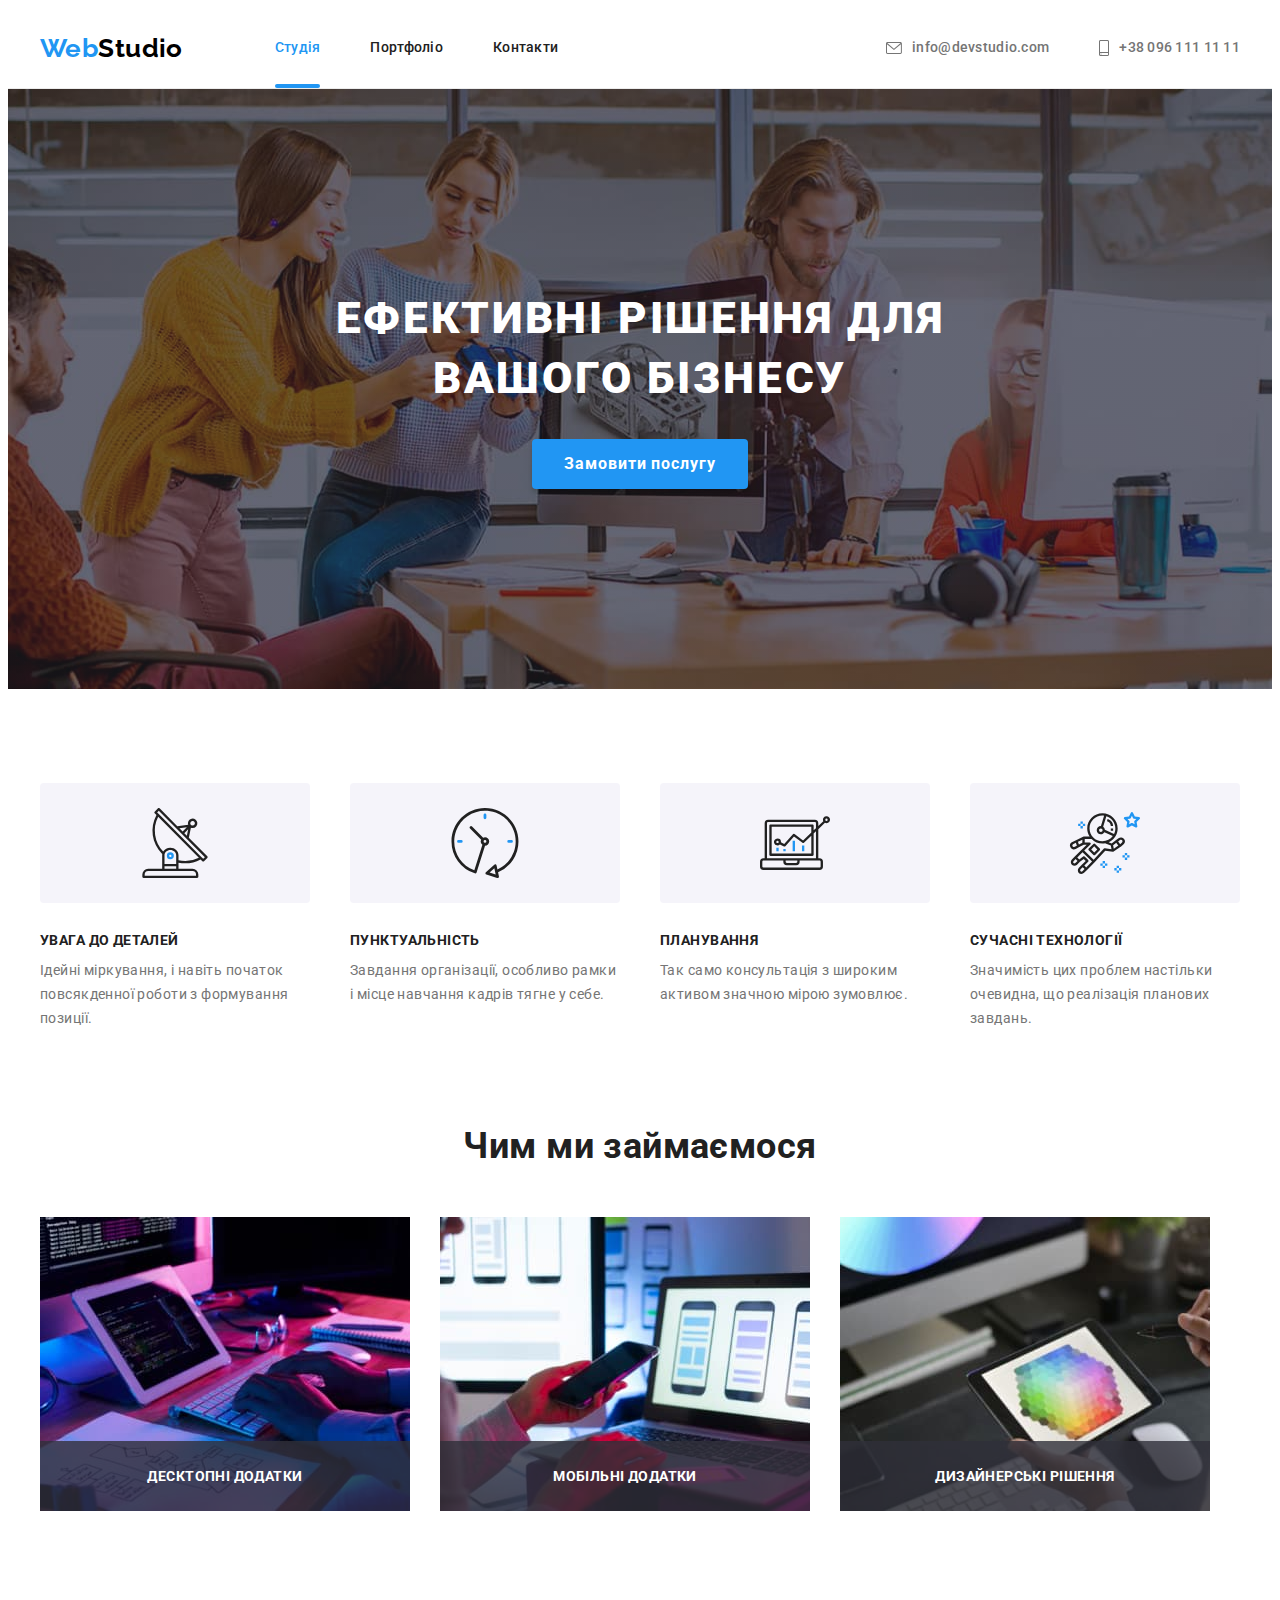
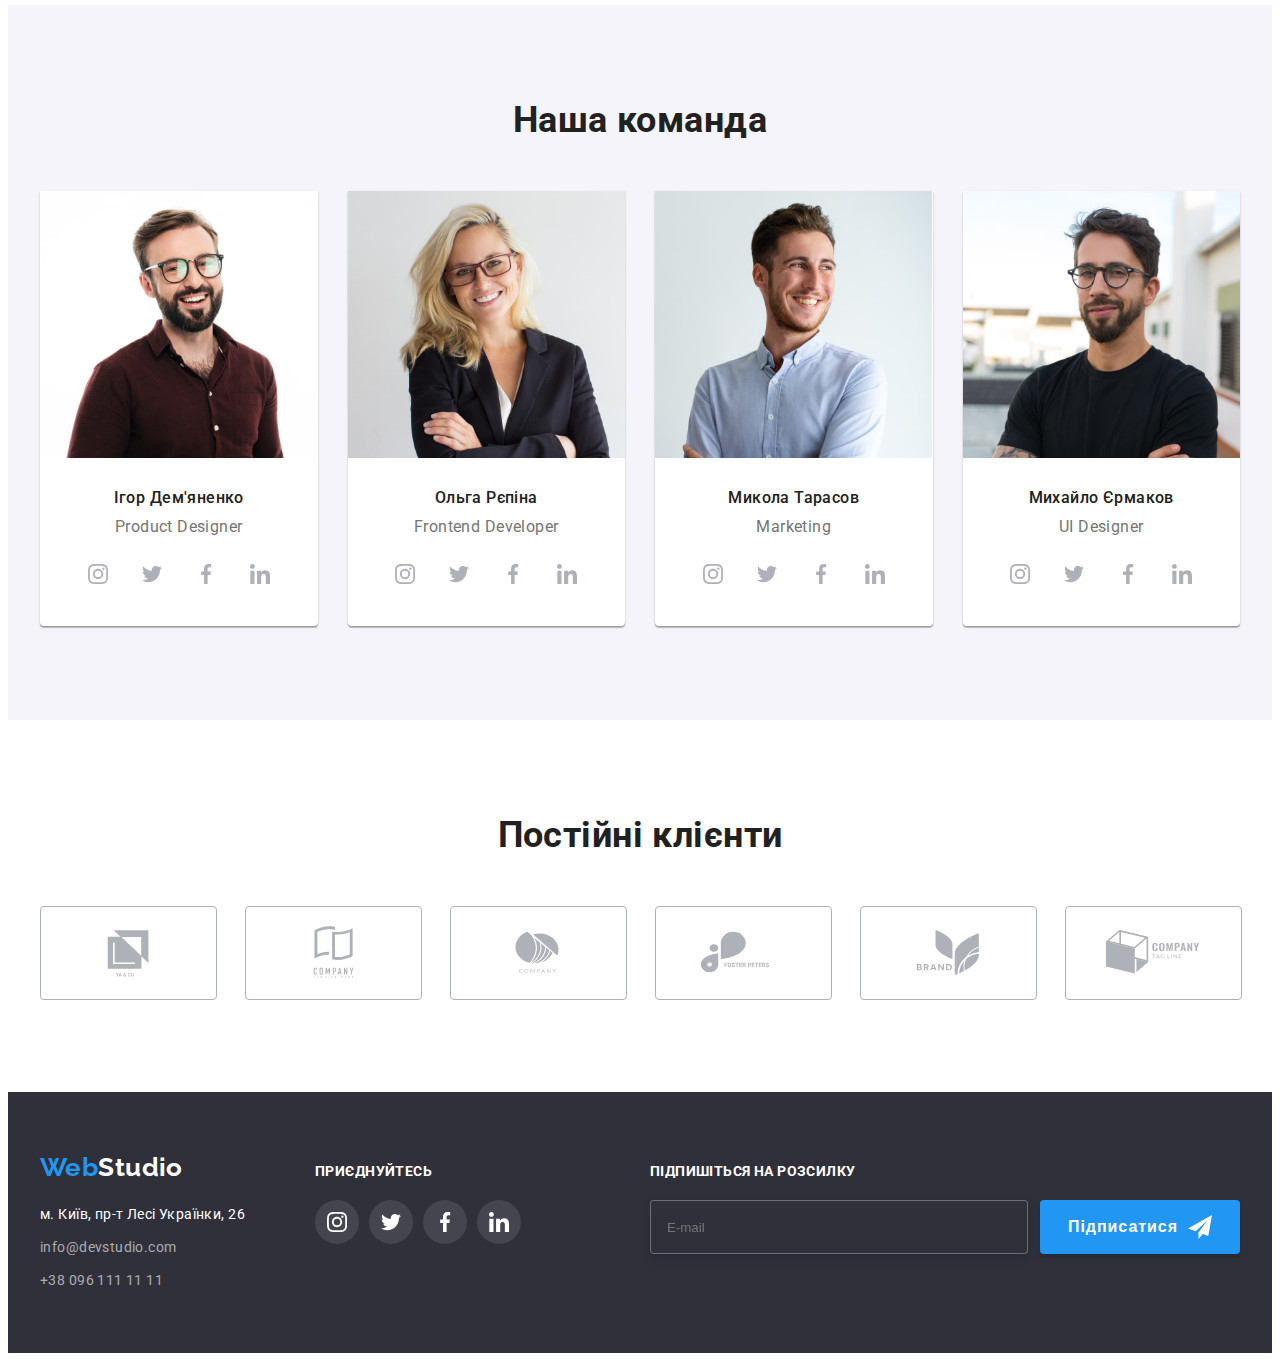
==== commit 78bdec0b: "6678" ====
--- a/index.html
+++ b/index.html
@@ -49,18 +49,21 @@
 
       <div class="mob-menu is-hidden" data-menu>
         <div class="container">
-          <button type="button" class="menu-close-btn" data-menu-close>
-            <svg width="40" height="40">
-              <use href="./images/icons.svg#icon-menu-close-btn"></use>
-            </svg>
-          </button>
-          <nav class="mob-nav">
-            <ul class="mob-nav-list list">
-              <li class="mob-nav-item item"><a href="./index.html" class="mob-nav-link link mob-current">Студія</a></li>
-              <li class="mob-nav-item item"><a href="./portfolio.html" class="mob-nav-link link">Портфоліо</a></li>
-              <li class="mob-nav-item item"><a href="" class="mob-nav-link link">Контакти</a></li>
-            </ul>
-          </nav>
+          <div>
+              <button type="button" class="menu-close-btn" data-menu-close>
+              <svg width="40" height="40">
+                <use href="./images/icons.svg#icon-menu-close-btn"></use>
+              </svg>
+              </button>
+              <nav class="mob-nav">
+              <ul class="mob-nav-list list">
+                <li class="mob-nav-item item"><a href="./index.html" class="mob-nav-link link mob-current">Студія</a></li>
+                <li class="mob-nav-item item"><a href="./portfolio.html" class="mob-nav-link link">Портфоліо</a></li>
+                <li class="mob-nav-item item"><a href="" class="mob-nav-link link">Контакти</a></li>
+              </ul>
+              </nav>
+          </div>
+          <div>
           <ul class="mob-contact list">
             <li class="mob-contact-item item">
               <a href="tel:+380961111111" class="mob-contact-tel link">+38 096 111 11 11</a>
@@ -155,26 +158,26 @@
               <picture>
                 <source
                   srcset="
-                    ./images/img1.jpeg    1x,
-                    ./images/img1-2x.jpeg 2x
+                    ./images/img1.jpg    1x,
+                    ./images/img1-2x.jpg 2x
                   "
                   media="(min-width: 1200px)"
                 />
                 <source
                   srcset="
-                    ./images/img1-tablet.jpeg    1x,
-                    ./images/img1-tablet-2x.jpeg 2x
+                    ./images/img1-tablet.jpg    1x,
+                    ./images/img1-tablet-2x.jpg 2x
                   "
                   media="(min-width: 768px)"
                 />
                 <source
                   srcset="
-                    ./images/img1-mob.jpeg    1x,
-                    ./images/img1-mob-2x.jpeg 2x
+                    ./images/img1-mob.jpg    1x,
+                    ./images/img1-mob-2x.jpg 2x
                   "
                   media="(max-width: 767px)"
                 />
-                <img src="./images/img1.jpg" alt="Фото Ігоря Дем'яненко" width="270" />
+                <img src="./images/img1.jpg" alt="Фото Ігоря Дем'яненко"  />
               </picture>
               
               <div class="card">
@@ -209,7 +212,30 @@
               </div>
             </li>
             <li class="team-item">
-              <img src="./images/img2.jpg" alt="Фото Ольга Рєпіна" width="270" />
+              <picture>
+                <source
+                  srcset="
+                    ./images/img2.jpg    1x,
+                    ./images/img2-2x.jpg 2x
+                  "
+                  media="(min-width: 1200px)"
+                />
+                <source
+                  srcset="
+                    ./images/img2-tablet.jpg    1x,
+                    ./images/img2-tablet-2x.jpg 2x
+                  "
+                  media="(min-width: 768px)"
+                />
+                <source
+                  srcset="
+                    ./images/img2-mob.jpg    1x,
+                    ./images/img2-mob-2x.jpg 2x
+                  "
+                  media="(max-width: 767px)"
+                />
+                <img src="./images/img2.jpg" alt="Фото Ольга Рєпіна" />
+              </picture>
               <div class="card">
                 <h3 class="team-title">Ольга Рєпіна</h3>
                 <p lang="en" class="team-text">Frontend Developer</p>
@@ -242,7 +268,22 @@
               </div>
             </li>
             <li class="team-item">
-              <img src="./images/img3.jpg" alt="Фото Микола Тарасов" width="270" />
+              <picture>
+                <source srcset="
+                  ./images/img3.jpg    1x,
+                  ./images/img3-2x.jpg 2x
+                  " media="(min-width: 1200px)" />
+                <source srcset="
+                  ./images/img3-tablet.jpg    1x,
+                  ./images/img3-tablet-2x.jpg 2x
+                  " media="(min-width: 768px)" />
+                <source srcset="
+                  ./images/img3-mob.jpg    1x,
+                  ./images/img3-mob-2x.jpg 2x
+                  " media="(max-width: 767px)" />
+                <img src="./images/img3.jpg" alt="Фото Микола Тарасов" />
+              </picture>
+              
               <div class="card">
                 <h3 class="team-title">Микола Тарасов</h3>
                 <p lang="en" class="team-text">Marketing</p>
@@ -275,7 +316,21 @@
               </div>
             </li>
             <li class="team-item">
-              <img src="./images/img4.jpg" alt="Фото Михайло Єрмаков" width="270" />
+              <picture>
+                <source srcset="
+                  ./images/img4.jpg    1x,
+                  ./images/img4-2x.jpg 2x
+                  " media="(min-width: 1200px)" />
+                <source srcset="
+                  ./images/img4-tablet.jpg    1x,
+                  ./images/img4-tablet-2x.jpg 2x
+                  " media="(min-width: 768px)" />
+                <source srcset="
+                  ./images/img4-mob.jpg    1x,
+                  ./images/img4-mob-2x.jpg 2x
+                  " media="(max-width: 767px)" />
+                <img src="./images/img4.jpg" alt="Фото Михайло Єрмаков"  />
+              </picture>
               <div class="card">
                 <h3 class="team-title">Михайло Єрмаков</h3>
                 <p lang="en" class="team-text">UI Designer</p>
--- a/css/main.min.css
+++ b/css/main.min.css
@@ -1 +1 @@
-body{font-family:Roboto,sans-serif;font-size:14px;letter-spacing:.03em;color:#212121;background:#fff}h1,h2,h3,h4,h5,h6,p,ul{margin:0}ul{padding-left:0}img{display:block;max-width:100%;height:auto}address{font-style:normal}button{display:block;cursor:pointer;border:none;border-radius:4px}.section{padding-top:94px;padding-bottom:94px}.link{text-decoration:none;color:inherit}.list{list-style:none;padding-left:0;margin:0}.visually-hidden{position:absolute;white-space:nowrap;width:1px;height:1px;overflow:hidden;border:0;padding:0;clip:rect(0 0 0 0);clip-path:inset(50%);margin:-1px}.container{width:100%;padding:0 15px;margin:0 auto}@media screen and (min-width: 480px){.container{width:480px}}@media screen and (min-width: 768px){.container{width:768px}}@media screen and (min-width: 1200px){.container{width:1200px}}.header{border-bottom:1px solid #ececec;position:relative}.main-nav{display:flex;align-items:center}@media screen and (max-width: 767px){.main-nav{justify-content:space-between}}.logo{font-family:"Raleway";font-weight:700;font-size:26px;line-height:1.19;color:#2196f3}@media screen and (max-width: 767px){.logo{padding-top:16px;padding-bottom:16px}}.logo__part--dark{color:#000}@media screen and (max-width: 767px){.navigation{display:none}}@media screen and (min-width: 768px){.navigation{margin-left:87px}}@media screen and (min-width: 1200px){.navigation{margin-left:92px}}.navigation__list{display:flex}.navigation__item+.navigation__item{margin-left:50px}.navigation__link{display:block;padding-top:32px;padding-bottom:32px;font-family:inherit;font-weight:500;font-size:14px;line-height:1.14;letter-spacing:.02em;color:#212121;transition:color 250ms cubic-bezier(0.4, 0, 0.2, 1)}.navigation__link:hover,.navigation__link:focus{color:#2196f3}.current{color:#2196f3;position:relative}.current::after{position:absolute;content:"";width:100%;height:4px;left:0;bottom:0;background:#2196f3;border-radius:2px}.contact{align-items:center;margin-left:auto}@media screen and (max-width: 767px){.contact{display:none}}.contact__item+.contact__item{margin-bottom:32px}@media screen and (min-width: 768px){.contact__item+.contact__item{margin-bottom:10px}}@media screen and (min-width: 1200px){.contact{display:flex}.contact__item+.contact__item{margin-left:50px;margin-bottom:0}}.contact__link{padding-top:32px;padding-bottom:32px;font-family:inherit;font-weight:500;line-height:1.14;letter-spacing:.02em;color:#757575;align-items:center;transition:color 250ms cubic-bezier(0.4, 0, 0.2, 1)}@media screen and (min-width: 1200px){.contact__link{display:flex}}.contact__link:hover,.contact__link:focus{color:#2196f3}.contact__icon{margin-right:10px;fill:currentColor}.mob-menu{position:fixed;top:0;z-index:1;width:100vw;height:100vh;padding-top:48px;padding-bottom:48px;padding-left:40px;background:#fff;box-shadow:0px 4px 8px rgba(0,0,0,.04),0px 2px 4px rgba(0,0,0,.08),0px 1px 3px rgba(0,0,0,.16)}.mob-menu>.container{height:100%;display:flex;flex-direction:column;justify-content:space-between;overflow:auto}.menu-open-btn{border:none;background-color:rgba(0,0,0,0);margin-left:auto}.menu-close-btn{margin-left:auto;background-color:rgba(0,0,0,0)}.menu-close-btn:hover svg,.menu-close-btn:focus svg{fill:#2196f3}.mob-nav-item+.mob-nav-item{margin-top:32px}.mob-nav-link{display:block;font-family:inherit;font-weight:500;font-size:40px;line-height:1.18;letter-spacing:.02em;color:#212121;transition:color 250ms cubic-bezier(0.4, 0, 0.2, 1)}.mob-nav-link:hover,.mob-nav-link:focus{color:#2196f3}.mob-current{color:#2196f3}.mob-nav{margin-bottom:302px}.mob-contact-item+.mob-contact-item{margin-top:32px}.mob-contact-tel{font-weight:500;font-size:34px;line-height:1.18;letter-spacing:.02em;color:#2196f3}.mob-contact-mail{font-weight:500;font-size:24px;line-height:28px;letter-spacing:.02em;color:#757575}.mob-soc{display:flex;margin-top:64px}.mob-soc-link{font-weight:500;font-size:18px;line-height:1.22;letter-spacing:.02em;color:#2196f3}.mob-soc-item:not(:last-child){border-right:1px solid rgba(33,33,33,.2)}.mob-soc-item:not(:last-child) .mob-soc-link{padding-right:10px}.mob-soc-item:not(:first-child) .mob-soc-link{padding-left:10px}.hero{width:100%;margin-left:auto;margin-right:auto;padding-top:118px;padding-bottom:118px;background:#2f303a;background-image:linear-gradient(rgba(47, 48, 58, 0.4), rgba(47, 48, 58, 0.4)),url(..images/hero-bg-mob.jpg);background-repeat:no-repeat;background-position:center;background-size:cover;text-align:center;flex-grow:1}@media(min-device-pixel-ratio: 2),(min-resolution: 192dpi),(min-resolution: 2dppx){.hero{background-image:linear-gradient(rgba(47, 48, 58, 0.4), rgba(47, 48, 58, 0.4)),url(../images/hero-bg-mob-2x.jpg)}}@media screen and (min-width: 768px){.hero{background-image:linear-gradient(rgba(47, 48, 58, 0.4), rgba(47, 48, 58, 0.4)),url(../images/hero-bg-tablet.jpg)}}@media screen and (min-width: 768px)and (min-device-pixel-ratio: 2),screen and (min-width: 768px)and (min-resolution: 192dpi),screen and (min-width: 768px)and (min-resolution: 2dppx){.hero{background-image:linear-gradient(rgba(47, 48, 58, 0.4), rgba(47, 48, 58, 0.4)),url(../images/hero-bg-tab-2x.jpg)}}@media screen and (min-width: 1200px){.hero{padding-top:200px;padding-bottom:200px;background-image:linear-gradient(rgba(47, 48, 58, 0.4), rgba(47, 48, 58, 0.4)),url(../images/hero-bg.jpg)}}@media screen and (min-width: 1200px)and (min-device-pixel-ratio: 2),screen and (min-width: 1200px)and (min-resolution: 192dpi),screen and (min-width: 1200px)and (min-resolution: 2dppx){.hero{background-image:linear-gradient(rgba(47, 48, 58, 0.4), rgba(47, 48, 58, 0.4)),url(../images/hero-bg-2x.jpg)}}.hero__title{margin-right:auto;margin-left:auto;font-weight:900;font-size:18px;line-height:1.62;text-align:center;letter-spacing:.06em;text-transform:uppercase;color:#fff;margin-bottom:30px;max-width:360px}@media screen and (min-width: 480px){.hero__title{font-size:26px;line-height:1.62}}@media screen and (min-width: 1200px){.hero__title{font-size:44px;line-height:1.36;max-width:696px}}.hero__btn{margin-right:auto;margin-left:auto;font-family:inherit;font-weight:700;font-size:16px;line-height:1.88;display:flex;align-items:center;text-align:center;letter-spacing:.06em;color:#fff;background:#2196f3;cursor:pointer;box-shadow:0px 4px 4px rgba(0,0,0,.15);border-radius:4px;border-style:none;padding:10px 32px;transition:background-color 250ms cubic-bezier(0.4, 0, 0.2, 1)}.hero__btn:hover,.hero__btn:focus{background-color:#188ce8}.section-title{font-weight:700;font-size:28px;line-height:1.18;text-align:center;color:#212121;margin-bottom:50px}@media screen and (min-width: 1200px){.section-title{font-size:36px;line-height:1.17}}.advantage{padding-top:94px;padding-bottom:94px}@media screen and (min-width: 768px){.advantage__list{display:flex;flex-wrap:wrap;justify-content:space-between;padding-right:0;gap:30px}}@media screen and (min-width: 768px){.advantage__item{width:calc((100% - 60px)/2)}}@media screen and (min-width: 1200px){.advantage__item{max-width:270px}}.advantage__title{font-weight:700;font-size:14px;line-height:1.14;text-transform:uppercase;color:#212121;margin-bottom:10px}@media screen and (max-width: 480px){.advantage__title{text-align:center}}.advantage__text{line-height:1.71;color:#757575}.advantage__item::before{display:block;content:"";height:120px;background:#f5f4fa;background-position:center;background-size:contain;border-radius:4px;margin-bottom:30px}.advantage__item:nth-child(1)::before{background-image:url("../images/advantage1.svg")}.advantage__item:nth-child(2)::before{background-image:url("../images/advantage2.svg")}.advantage__item:nth-child(3)::before{background-image:url("../images/advantage3.svg")}.advantage__item:nth-child(4)::before{background-image:url("../images/advantage4.svg")}.advantage__item::before{background-repeat:no-repeat}.activity{padding-top:0}@media screen and (max-width: 1199px){.activity{display:none}}.activity__list{display:flex;gap:30px;position:relative}.activity__text{position:absolute;display:flex;align-items:center;justify-content:center;width:370px;height:70px;font-weight:700;line-height:1,14;text-transform:uppercase;color:#fff;background-color:rgba(47,48,58,.8);bottom:0px}.team{background-color:#f5f4fa;padding-top:94px;padding-bottom:94px}@media screen and (min-width: 768px){.team-list{display:flex;gap:30px}}@media screen and (max-width: 1199px){.team-list{flex-wrap:wrap;width:calc(100% - 30px)/2}}.team-item{background-color:#fff;box-shadow:0px 1px 3px rgba(0,0,0,.12),0px 1px 1px rgba(0,0,0,.14),0px 2px 1px rgba(0,0,0,.2);border-radius:0px 0px 4px 4px}.team-title{font-weight:500;font-size:16px;line-height:1.19;text-align:center;color:#212121;margin-bottom:10px}.team-text{font-size:16px;line-height:1.19;text-align:center;color:#757575;margin-bottom:16px}.team-soc-list{display:flex;justify-content:center;gap:10px;margin-right:32px;margin-left:32px}.team-soc-item{width:44px;height:44px}.team-soc-link{width:100%;height:100%;border-radius:50%;display:flex;align-items:center;justify-content:center;color:#afb1b8;transition:color 250ms cubic-bezier(0.4, 0, 0.2, 1),background-color 250ms cubic-bezier(0.4, 0, 0.2, 1)}.team-soc-link:hover,.team-soc-link:focus{color:#fff;background-color:#2196f3}.team-soc-icon{fill:currentColor}.card{padding-top:30px;padding-bottom:30px}.client__list{display:flex;justify-content:center;gap:30px;flex-wrap:wrap}.client__item{height:92px;width:calc((100% - 30px)/2)}@media screen and (min-width: 768px){.client__item{width:calc((100% - 60px)/3)}}@media screen and (min-width: 1200px){.client__item{width:calc((100% - 150px)/6)}}.client__link{display:flex;width:100%;height:100%;border:1px solid #afb1b8;border-radius:4px;align-items:center;justify-content:center;color:#afb1b8;transition:color 250ms cubic-bezier(0.4, 0, 0.2, 1),border 250ms cubic-bezier(0.4, 0, 0.2, 1)}.client__link:hover,.client__link:focus{color:#2196f3;border:1px solid #2196f3}.client__icon{fill:currentColor}.footer{background:#2f303a;padding-top:60px;padding-bottom:60px}.footer-logo-part{color:#fff}.footer-addres{margin-top:20px}@media screen and (max-width: 767px){.footer-addres{margin-bottom:60px}}.footer-link{transition:color 250ms cubic-bezier(0.4, 0, 0.2, 1)}.footer-link:hover,.footer-link:focus{color:#2196f3}.footer-adress{font-family:inherit;line-height:1.71;color:#fff}.footer-item:not(:last-child){margin-bottom:9px}.footer-mail,.footer-tel{font-family:inherit;font-style:normal;line-height:1.71;color:rgba(255,255,255,.6)}@media screen and (max-width: 1199px){.footer{text-align:center}}@media screen and (min-width: 768px){.footer-container{display:flex;align-items:baseline;flex-wrap:wrap;justify-content:space-around}}@media screen and (min-width: 1200px){.footer-container{flex-wrap:nowrap;justify-content:normal}}.footer-title{font-weight:700;font-size:14px;line-height:1.14;letter-spacing:.03em;text-transform:uppercase;color:#fff;margin-bottom:20px}.footer-soc-icon{fill:currentColor}.join{margin-bottom:60px}@media screen and (min-width: 767px){.join{margin-bottom:102px}}@media screen and (min-width: 1200px){.join{margin-left:70px;margin-bottom:0}}.join-list{display:flex;gap:10px}@media screen and (max-width: 1199px){.join-list{justify-content:center}}.join-item{width:44px;height:44px}.join-link{display:flex;width:100%;height:100%;border-radius:50%;background:rgba(255,255,255,.1);color:#fff;align-items:center;justify-content:center;transition:background-color 250ms cubic-bezier(0.4, 0, 0.2, 1)}.join-link:hover,.join-link:focus{background-color:#2196f3}@media screen and (min-width: 1200px){.form-mail{margin-left:auto}}@media screen and (min-width: 1200px){.form-field{display:flex;flex-direction:row}}.form-field input{width:100%;height:50px;padding-left:16px;border:1px solid rgba(255,255,255,.3);filter:drop-shadow(0px 4px 4px rgba(0, 0, 0, 0.15));border-radius:4px;background:#2f303a;color:rgba(255,255,255,.6)}@media screen and (min-width: 768px){.form-field input{width:450px}}@media screen and (min-width: 1200px){.form-field input{width:358px}}.form-field:focus-within input{outline:rgba(0,0,0,0)}.form-mail-btn{min-width:200px;padding:10px 28px;background:#2196f3;box-shadow:0px 4px 4px rgba(0,0,0,.15);border-radius:4px;font-weight:700;font-size:16px;line-height:1.88;display:flex;gap:10px;align-items:center;justify-content:center;letter-spacing:.06em;color:#fff;margin-left:12px;transition:background-color 250ms cubic-bezier(0.4, 0, 0.2, 1)}.form-mail-btn:hover,.form-mail-btn:focus{border-color:#188ce8}@media screen and (max-width: 1199px){.form-mail-btn{margin-top:20px;margin-left:auto;margin-right:auto}}.backdrop{width:100%;height:100%;position:fixed;top:0;opacity:1;background-color:rgba(0,0,0,.2);transition:opacity 250ms cubic-bezier(0.4, 0, 0.2, 1),visibility 250ms cubic-bezier(0.4, 0, 0.2, 1)}.modal{width:528px;height:581px;position:absolute;top:50%;left:50%;background-color:#fff;box-shadow:0px 1px 3px rgba(0,0,0,.12),0px 1px 1px rgba(0,0,0,.14),0px 2px 1px rgba(0,0,0,.2);border-radius:4px;transform:translate(-50%, -50%) scale(1);transition:transform 250ms cubic-bezier(0.4, 0, 0.2, 1);padding:40px}.backdrop.is-hidden .modal{transform:translate(-50%, -50%) scale(0)}.modal-btn{width:30px;height:30px;position:absolute;background-color:#fff;border-radius:50%;border:1px solid rgba(0,0,0,.1);top:8px;right:8px;display:flex;align-items:center;justify-content:center;padding:0;cursor:pointer}.modal-btn>svg{transition:fill 250ms cubic-bezier(0.4, 0, 0.2, 1)}.modal-btn:hover svg,.modal-btn:focus svg{fill:#2196f3}.is-hidden{opacity:0;visibility:hidden;pointer-events:none}.modal-form{width:448px}.modal-form-title{font-weight:700;font-size:20px;line-height:1.15;text-align:center;letter-spacing:.03em;color:#212121;margin-bottom:12px}.modal-form-field{display:flex;flex-direction:column;margin-bottom:10px}.modal-form-label{margin-bottom:4px;font-weight:400;font-size:12px;line-height:1.17;letter-spacing:.01em;color:#757575}.modal-form-input{width:100%;height:40px;border:1px solid rgba(33,33,33,.2);border-radius:4px;color:#212121;padding-left:42px;transition:border-color 250ms cubic-bezier(0.4, 0, 0.2, 1)}.last-field{margin-bottom:0px}.comment{width:100%;height:120px;border:1px solid rgba(33,33,33,.2);border-radius:4px;padding:12px 16px;transition:border-color 250ms cubic-bezier(0.4, 0, 0.2, 1)}.modal-form-field:hover .comment,.modal-form-field:focus .comment{border-color:#2196f3}.modal-form-field:focus-within .comment{outline:none;border-color:#2196f3}textarea{resize:none}.modal-form-btn{margin-left:auto;margin-right:auto;margin-top:30px;min-width:200px;padding:10px 52px;background:#2196f3;box-shadow:0px 4px 4px rgba(0,0,0,.15);border-radius:4px;font-weight:700;font-size:16px;line-height:1.88x;letter-spacing:.06em;color:#fff;transition:background-color 250ms cubic-bezier(0.4, 0, 0.2, 1)}.modal-form-btn:hover,.modal-form-btn:focus{background-color:#188ce8}.modal-form-wrapper{position:relative;display:flex;align-items:center}.modal-form-icon{position:absolute;left:12px;transition:fill 250ms cubic-bezier(0.4, 0, 0.2, 1)}.modal-form-wrapper:hover .modal-form-icon,.modal-form-wrapper:focus .modal-form-icon{fill:#2196f3}.modal-form-wrapper:focus-within .modal-form-icon{fill:#2196f3}.modal-form-input:hover,.modal-form-input:focus{border-color:#2196f3;outline:none}.modal-form-checkbox{margin-top:20px;display:flex;justify-content:center}.checkbox{position:absolute;width:1px;height:1px;margin:-1px;border:0;padding:0;clip:rect(0 0 0 0);overflow:hidden}.checkbox-text{font-size:14px;line-height:1.71;letter-spacing:.03em;color:#757575}.checkbox-link{font-size:14px;line-height:1.71;letter-spacing:.03em;text-decoration-line:underline;color:#2196f3}.checkbox-label{display:flex;align-items:center;margin-right:5px}.checkbox-iconblack{margin-right:8px;transition:opacity 250ms cubic-bezier(0.4, 0, 0.2, 1)}.checkbox:checked+.checkbox-iconblack{opacity:0}.checkbox-iconcheck{position:absolute;opacity:0;transition:opacity 250ms cubic-bezier(0.4, 0, 0.2, 1)}.checkbox:checked~.checkbox-iconcheck{opacity:1}.portfolio{padding-top:94px;padding-bottom:94px}.portfolio-nav-galary .list{display:flex}.portfolio-btn-list{justify-content:center;gap:8px;margin-bottom:50px}.portfolio-btn{font-family:inherit;font-weight:500;font-size:16px;line-height:1.62;letter-spacing:.03em;text-align:center;color:#212121;background-color:#f5f4fa;cursor:pointer;border-style:none;border-radius:4px;padding:6px 22px;transition:background-color 250ms cubic-bezier(0.4, 0, 0.2, 1),color 250ms cubic-bezier(0.4, 0, 0.2, 1),box-shadow 250ms cubic-bezier(0.4, 0, 0.2, 1)}.portfolio-btn:hover,.portfolio-btn:focus{background-color:#2196f3;color:#fff;box-shadow:0px 3px 1px rgba(0,0,0,.1),0px 1px 2px rgba(0,0,0,.08),0px 2px 2px rgba(0,0,0,.12)}.galary-list{flex-wrap:wrap;padding-right:0}.galary-item{width:calc((100% - 60px)/3);margin-right:30px;margin-bottom:30px}.galary-item:nth-child(3n){margin-right:0}.galary-item:nth-last-child(-n+3){margin-bottom:0}.portfolio-title{margin-bottom:4px;font-weight:700;font-size:18px;line-height:2;letter-spacing:.06em;color:#212121}.portfolio-text{font-size:16px;line-height:1.88;color:#757575}.portfolio-card{padding:20px 24px;border-right:1px solid #eee;border-bottom:1px solid #eee;border-left:1px solid #eee}.portfolio-galary-link{display:block;transition:box-shadow 250ms cubic-bezier(0.4, 0, 0.2, 1)}.portfolio-galary-link:hover,.portfolio-galary-link:focus{box-shadow:0px 1px 1px rgba(0,0,0,.12),0px 4px 4px rgba(0,0,0,.06),1px 4px 6px rgba(0,0,0,.16)}.portfolio-hover{position:relative;width:370px;height:294px;overflow:hidden}.portfolio-overlay{position:absolute;width:100%;height:100%;background:rgba(33,150,243,.9);opacity:0;transform:translateY(0);transition:transform 250ms cubic-bezier(0.4, 0, 0.2, 1),opacity 250ms cubic-bezier(0.4, 0, 0.2, 1)}.galary-item:hover .portfolio-overlay,.galary-item:focus .portfolio-overlay{opacity:1;transform:translateY(-100%)}.porfolio-hover-text{position:absolute;width:322px;height:168px;font-size:18px;line-height:1.56;color:#fff;left:50%;top:50%;transform:translate(-50%, -50%);transition:transform 250ms cubic-bezier(0.4, 0, 0.2, 1)}/*# sourceMappingURL=main.min.css.map */+body{font-family:Roboto,sans-serif;font-size:14px;letter-spacing:.03em;color:#212121;background:#fff}h1,h2,h3,h4,h5,h6,p,ul{margin:0}ul{padding-left:0}img{display:block;max-width:100%;height:auto}address{font-style:normal}button{display:block;cursor:pointer;border:none;border-radius:4px}.section{padding-top:94px;padding-bottom:94px}.link{text-decoration:none;color:inherit}.list{list-style:none;padding-left:0;margin:0}.no-scroll{overflow:hidden}.visually-hidden{position:absolute;white-space:nowrap;width:1px;height:1px;overflow:hidden;border:0;padding:0;clip:rect(0 0 0 0);clip-path:inset(50%);margin:-1px}.container{width:100%;padding:0 15px;margin:0 auto}@media screen and (min-width: 480px){.container{width:480px}}@media screen and (min-width: 768px){.container{width:768px}}@media screen and (min-width: 1200px){.container{width:1200px}}.header{border-bottom:1px solid #ececec;position:relative}.main-nav{display:flex;align-items:center}@media screen and (max-width: 767px){.main-nav{justify-content:space-between}}.logo{font-family:"Raleway";font-weight:700;font-size:26px;line-height:1.19;color:#2196f3}@media screen and (max-width: 767px){.logo{padding-top:16px;padding-bottom:16px}}.logo__part--dark{color:#000}@media screen and (max-width: 767px){.navigation{display:none}}@media screen and (min-width: 768px){.navigation{margin-left:87px}}@media screen and (min-width: 1200px){.navigation{margin-left:92px}}.navigation__list{display:flex}.navigation__item+.navigation__item{margin-left:50px}.navigation__link{display:block;padding-top:32px;padding-bottom:32px;font-family:inherit;font-weight:500;font-size:14px;line-height:1.14;letter-spacing:.02em;color:#212121;transition:color 250ms cubic-bezier(0.4, 0, 0.2, 1)}.navigation__link:hover,.navigation__link:focus{color:#2196f3}.current{color:#2196f3;position:relative}.current::after{position:absolute;content:"";width:100%;height:4px;left:0;bottom:0;background:#2196f3;border-radius:2px}.contact{align-items:center;margin-left:auto}@media screen and (max-width: 767px){.contact{display:none}}.contact__item+.contact__item{margin-bottom:32px}@media screen and (min-width: 768px){.contact__item+.contact__item{margin-bottom:10px}}@media screen and (min-width: 1200px){.contact{display:flex}.contact__item+.contact__item{margin-left:50px;margin-bottom:0}}.contact__link{padding-top:32px;padding-bottom:32px;font-family:inherit;font-weight:500;line-height:1.14;letter-spacing:.02em;color:#757575;align-items:center;transition:color 250ms cubic-bezier(0.4, 0, 0.2, 1)}@media screen and (min-width: 1200px){.contact__link{display:flex}}.contact__link:hover,.contact__link:focus{color:#2196f3}.contact__icon{margin-right:10px;fill:currentColor}.mob-menu{position:fixed;top:0;z-index:1;width:100vw;height:100vh;padding-top:10px;padding-bottom:48px;background:#fff;box-shadow:0px 4px 8px rgba(0,0,0,.04),0px 2px 4px rgba(0,0,0,.08),0px 1px 3px rgba(0,0,0,.16)}.mob-menu>.container{height:100%;display:flex;flex-direction:column;justify-content:space-between;overflow:auto;padding-left:40px}.menu-open-btn{border:none;background-color:rgba(0,0,0,0);margin-left:auto}@media screen and (min-width: 768px){.menu-open-btn{display:none}}.menu-close-btn{margin-left:auto;background-color:rgba(0,0,0,0)}.menu-close-btn:hover svg,.menu-close-btn:focus svg{fill:#2196f3}.mob-nav-item+.mob-nav-item{margin-top:32px}.mob-nav-link{display:block;font-family:inherit;font-weight:500;font-size:36px;line-height:1.18;letter-spacing:.02em;color:#212121;transition:color 250ms cubic-bezier(0.4, 0, 0.2, 1)}@media screen and (min-width: 480px){.mob-nav-link{font-size:40px}}.mob-nav-link:hover,.mob-nav-link:focus{color:#2196f3}.mob-current{color:#2196f3}.mob-nav{margin-bottom:302px}.mob-contact-item+.mob-contact-item{margin-top:32px}.mob-contact-tel{font-weight:500;font-size:30px;line-height:1.18;letter-spacing:.02em;color:#2196f3}@media screen and (min-width: 480px){.mob-contact-tel{font-size:34px}}.mob-contact-mail{font-weight:500;font-size:20px;line-height:28px;letter-spacing:.02em;color:#757575}@media screen and (min-width: 480px){.mob-contact-mail{font-size:24px}}.mob-soc{display:flex;margin-top:64px}.mob-soc-link{font-weight:500;color:#2196f3;font-size:12px;line-height:1.22;letter-spacing:.02em}@media screen and (min-width: 480px){.mob-soc-link{font-size:18px}}.mob-soc-item:not(:last-child){border-right:1px solid rgba(33,33,33,.2)}.mob-soc-item:not(:last-child) .mob-soc-link{padding-right:10px}.mob-soc-item:not(:first-child) .mob-soc-link{padding-left:10px}.hero{width:100%;margin-left:auto;margin-right:auto;padding-top:118px;padding-bottom:118px;background:#2f303a;background-image:linear-gradient(rgba(47, 48, 58, 0.4), rgba(47, 48, 58, 0.4)),url(..images/hero-bg-mob.jpg);background-repeat:no-repeat;background-position:center;background-size:cover;text-align:center;flex-grow:1}@media(min-device-pixel-ratio: 2),(min-resolution: 192dpi),(min-resolution: 2dppx){.hero{background-image:linear-gradient(rgba(47, 48, 58, 0.4), rgba(47, 48, 58, 0.4)),url(../images/hero-bg-mob-2x.jpg)}}@media screen and (min-width: 768px){.hero{background-image:linear-gradient(rgba(47, 48, 58, 0.4), rgba(47, 48, 58, 0.4)),url(../images/hero-bg-tablet.jpg)}}@media screen and (min-width: 768px)and (min-device-pixel-ratio: 2),screen and (min-width: 768px)and (min-resolution: 192dpi),screen and (min-width: 768px)and (min-resolution: 2dppx){.hero{background-image:linear-gradient(rgba(47, 48, 58, 0.4), rgba(47, 48, 58, 0.4)),url(../images/hero-bg-tablet-2x.jpg)}}@media screen and (min-width: 1200px){.hero{padding-top:200px;padding-bottom:200px;background-image:linear-gradient(rgba(47, 48, 58, 0.4), rgba(47, 48, 58, 0.4)),url(../images/hero-bg.jpg)}}@media screen and (min-width: 1200px)and (min-device-pixel-ratio: 2),screen and (min-width: 1200px)and (min-resolution: 192dpi),screen and (min-width: 1200px)and (min-resolution: 2dppx){.hero{background-image:linear-gradient(rgba(47, 48, 58, 0.4), rgba(47, 48, 58, 0.4)),url(../images/hero-bg-2x.jpg)}}.hero__title{margin-right:auto;margin-left:auto;font-weight:900;font-size:18px;line-height:1.62;text-align:center;letter-spacing:.06em;text-transform:uppercase;color:#fff;margin-bottom:30px;max-width:360px}@media screen and (min-width: 480px){.hero__title{font-size:26px;line-height:1.62}}@media screen and (min-width: 1200px){.hero__title{font-size:44px;line-height:1.36;max-width:696px}}.hero__btn{margin-right:auto;margin-left:auto;font-family:inherit;font-weight:700;font-size:16px;line-height:1.88;display:flex;align-items:center;text-align:center;letter-spacing:.06em;color:#fff;background:#2196f3;cursor:pointer;box-shadow:0px 4px 4px rgba(0,0,0,.15);border-radius:4px;border-style:none;padding:10px 32px;transition:background-color 250ms cubic-bezier(0.4, 0, 0.2, 1)}.hero__btn:hover,.hero__btn:focus{background-color:#188ce8}.section-title{font-weight:700;font-size:28px;line-height:1.18;text-align:center;color:#212121;margin-bottom:50px}@media screen and (min-width: 1200px){.section-title{font-size:36px;line-height:1.17}}.advantage{padding-top:48px;padding-bottom:48px}@media screen and (min-width: 768px){.advantage{padding-top:60px;padding-bottom:60px}}@media screen and (min-width: 1200px){.advantage{padding-top:94px;padding-bottom:94px}}@media screen and (min-width: 768px){.advantage__list{display:flex;flex-wrap:wrap;justify-content:space-between;padding-right:0;gap:30px}}@media screen and (min-width: 768px){.advantage__item{width:calc((100% - 60px)/2)}}@media screen and (min-width: 1200px){.advantage__item{max-width:270px}}.advantage__title{font-weight:700;font-size:14px;line-height:1.14;text-transform:uppercase;color:#212121;margin-bottom:10px}@media screen and (max-width: 480px){.advantage__title{text-align:center}}.advantage__text{line-height:1.71;color:#757575}.advantage__item::before{display:block;content:"";height:120px;background:#f5f4fa;background-position:center;background-size:contain;border-radius:4px;margin-bottom:30px}.advantage__item:nth-child(1)::before{background-image:url("../images/advantage1.svg")}.advantage__item:nth-child(2)::before{background-image:url("../images/advantage2.svg")}.advantage__item:nth-child(3)::before{background-image:url("../images/advantage3.svg")}.advantage__item:nth-child(4)::before{background-image:url("../images/advantage4.svg")}.advantage__item::before{background-repeat:no-repeat}.activity{padding-top:0}@media screen and (max-width: 1199px){.activity{display:none}}.activity__list{display:flex;gap:30px;position:relative}.activity__text{position:absolute;display:flex;align-items:center;justify-content:center;width:370px;height:70px;font-weight:700;line-height:1,14;text-transform:uppercase;color:#fff;background-color:rgba(47,48,58,.8);bottom:0px}.team{background-color:#f5f4fa;padding-top:60px;padding-bottom:60px}@media screen and (min-width: 1200px){.team{padding-top:94px;padding-bottom:94px}}.team-list{display:flex;gap:30px}@media screen and (max-width: 767px){.team-list{flex-direction:column}}@media screen and (min-width: 768px)and (max-width: 1199px){.team-list{flex-wrap:wrap;width:calc(100% - 30px)/2}}.team-item{background-color:#fff;box-shadow:0px 1px 3px rgba(0,0,0,.12),0px 1px 1px rgba(0,0,0,.14),0px 2px 1px rgba(0,0,0,.2);border-radius:0px 0px 4px 4px}.team-title{font-weight:500;font-size:16px;line-height:1.19;text-align:center;color:#212121;margin-bottom:10px}.team-text{font-size:16px;line-height:1.19;text-align:center;color:#757575;margin-bottom:16px}.team-soc-list{display:flex;justify-content:center;gap:10px;margin-right:32px;margin-left:32px}.team-soc-item{width:44px;height:44px}.team-soc-link{width:100%;height:100%;border-radius:50%;display:flex;align-items:center;justify-content:center;color:#afb1b8;transition:color 250ms cubic-bezier(0.4, 0, 0.2, 1),background-color 250ms cubic-bezier(0.4, 0, 0.2, 1)}.team-soc-link:hover,.team-soc-link:focus{color:#fff;background-color:#2196f3}.team-soc-icon{fill:currentColor}.card{padding-top:30px;padding-bottom:30px}@media screen and (max-width: 767px){.client{padding-top:48px;padding-bottom:48px}}.client__list{display:flex;justify-content:center;gap:30px;flex-wrap:wrap}.client__item{height:92px;width:calc((100% - 30px)/2)}@media screen and (min-width: 768px){.client__item{width:calc((100% - 60px)/3)}}@media screen and (min-width: 1200px){.client__item{width:calc((100% - 150px)/6)}}.client__link{display:flex;width:100%;height:100%;border:1px solid #afb1b8;border-radius:4px;align-items:center;justify-content:center;color:#afb1b8;transition:color 250ms cubic-bezier(0.4, 0, 0.2, 1),border 250ms cubic-bezier(0.4, 0, 0.2, 1)}.client__link:hover,.client__link:focus{color:#2196f3;border:1px solid #2196f3}.client__icon{fill:currentColor}.footer{background:#2f303a;padding-top:60px;padding-bottom:60px}.footer-logo-part{color:#fff}.footer-addres{margin-top:20px}@media screen and (max-width: 767px){.footer-addres{margin-bottom:60px}}.footer-link{transition:color 250ms cubic-bezier(0.4, 0, 0.2, 1)}.footer-link:hover,.footer-link:focus{color:#2196f3}.footer-adress{font-family:inherit;line-height:1.71;color:#fff}.footer-item:not(:last-child){margin-bottom:9px}.footer-mail,.footer-tel{font-family:inherit;font-style:normal;line-height:1.71;color:rgba(255,255,255,.6)}@media screen and (max-width: 1199px){.footer{text-align:center}}@media screen and (min-width: 768px){.footer-container{display:flex;align-items:baseline;flex-wrap:wrap;justify-content:space-around}}@media screen and (min-width: 1200px){.footer-container{flex-wrap:nowrap;justify-content:normal}}.footer-title{font-weight:700;font-size:14px;line-height:1.14;letter-spacing:.03em;text-transform:uppercase;color:#fff;margin-bottom:20px}.footer-soc-icon{fill:currentColor}.join{margin-bottom:60px}@media screen and (min-width: 767px){.join{margin-bottom:102px}}@media screen and (min-width: 1200px){.join{margin-left:70px;margin-bottom:0}}.join-list{display:flex;gap:10px}@media screen and (max-width: 1199px){.join-list{justify-content:center}}.join-item{width:44px;height:44px}.join-link{display:flex;width:100%;height:100%;border-radius:50%;background:rgba(255,255,255,.1);color:#fff;align-items:center;justify-content:center;transition:background-color 250ms cubic-bezier(0.4, 0, 0.2, 1)}.join-link:hover,.join-link:focus{background-color:#2196f3}@media screen and (min-width: 1200px){.form-mail{margin-left:auto}}@media screen and (min-width: 1200px){.form-field{display:flex;flex-direction:row}}.form-field input{width:100%;height:50px;padding-left:16px;border:1px solid rgba(255,255,255,.3);filter:drop-shadow(0px 4px 4px rgba(0, 0, 0, 0.15));border-radius:4px;background:#2f303a;color:rgba(255,255,255,.6)}@media screen and (min-width: 768px){.form-field input{width:450px}}@media screen and (min-width: 1200px){.form-field input{width:358px}}.form-field:focus-within input{outline:rgba(0,0,0,0)}.form-mail-btn{min-width:200px;padding:10px 28px;background:#2196f3;box-shadow:0px 4px 4px rgba(0,0,0,.15);border-radius:4px;font-weight:700;font-size:16px;line-height:1.88;display:flex;gap:10px;align-items:center;justify-content:center;letter-spacing:.06em;color:#fff;margin-left:12px;transition:background-color 250ms cubic-bezier(0.4, 0, 0.2, 1)}.form-mail-btn:hover,.form-mail-btn:focus{border-color:#188ce8}@media screen and (max-width: 1199px){.form-mail-btn{margin-top:20px;margin-left:auto;margin-right:auto}}.backdrop{width:100%;height:100%;position:fixed;top:0;opacity:1;background-color:rgba(0,0,0,.2);transition:opacity 250ms cubic-bezier(0.4, 0, 0.2, 1),visibility 250ms cubic-bezier(0.4, 0, 0.2, 1)}.modal{width:100vw;height:100vh;position:absolute;top:50%;left:50%;background-color:#fff;box-shadow:0px 1px 3px rgba(0,0,0,.12),0px 1px 1px rgba(0,0,0,.14),0px 2px 1px rgba(0,0,0,.2);border-radius:4px;transform:translate(-50%, -50%) scale(1);transition:transform 250ms cubic-bezier(0.4, 0, 0.2, 1);padding:40px}.backdrop.is-hidden .modal{transform:translate(-50%, -50%) scale(0)}@media screen and (min-width: 480px){.modal{width:450px}}@media screen and (min-width: 1200px){.modal{width:528px}}.modal-btn{width:30px;height:30px;position:absolute;background-color:#fff;border-radius:50%;border:1px solid rgba(0,0,0,.1);top:8px;right:8px;display:flex;align-items:center;justify-content:center;padding:0;cursor:pointer}.modal-btn>svg{transition:fill 250ms cubic-bezier(0.4, 0, 0.2, 1)}.modal-btn:hover svg,.modal-btn:focus svg{fill:#2196f3}.is-hidden{opacity:0;visibility:hidden;pointer-events:none}.modal-form{width:320px}@media screen and (min-width: 480px){.modal-form{width:370px}}@media screen and (min-width: 1200px){.modal-form{width:448px}}.modal-form-title{font-weight:700;font-size:20px;line-height:1.15;text-align:center;letter-spacing:.03em;color:#212121;margin-bottom:12px}.modal-form-field{display:flex;flex-direction:column;margin-bottom:10px}.modal-form-label{margin-bottom:4px;font-weight:400;font-size:12px;line-height:1.17;letter-spacing:.01em;color:#757575}.modal-form-input{width:320px;height:40px;border:1px solid rgba(33,33,33,.2);border-radius:4px;color:#212121;padding-left:42px;transition:border-color 250ms cubic-bezier(0.4, 0, 0.2, 1)}@media screen and (min-width: 480px){.modal-form-input{width:370px}}@media screen and (min-width: 1200px){.modal-form-input{width:100%}}.last-field{margin-bottom:0px}.comment{width:320px;height:120px;border:1px solid rgba(33,33,33,.2);border-radius:4px;padding:12px 16px;transition:border-color 250ms cubic-bezier(0.4, 0, 0.2, 1)}.modal-form-field:hover .comment,.modal-form-field:focus .comment{border-color:#2196f3}.modal-form-field:focus-within .comment{outline:none;border-color:#2196f3}@media screen and (min-width: 480px){.comment{width:370px}}@media screen and (min-width: 1200px){.comment{width:100%}}textarea{resize:none}.modal-form-btn{margin-left:auto;margin-right:auto;margin-top:30px;min-width:200px;padding:10px 52px;background:#2196f3;box-shadow:0px 4px 4px rgba(0,0,0,.15);border-radius:4px;font-weight:700;font-size:16px;line-height:1.88x;letter-spacing:.06em;color:#fff;transition:background-color 250ms cubic-bezier(0.4, 0, 0.2, 1)}.modal-form-btn:hover,.modal-form-btn:focus{background-color:#188ce8}.modal-form-wrapper{position:relative;display:flex;align-items:center}.modal-form-icon{position:absolute;left:12px;transition:fill 250ms cubic-bezier(0.4, 0, 0.2, 1)}.modal-form-wrapper:hover .modal-form-icon,.modal-form-wrapper:focus .modal-form-icon{fill:#2196f3}.modal-form-wrapper:focus-within .modal-form-icon{fill:#2196f3}.modal-form-input:hover,.modal-form-input:focus{border-color:#2196f3;outline:none}.modal-form-checkbox{margin-top:20px;display:flex;justify-content:center}.checkbox{position:absolute;width:1px;height:1px;margin:-1px;border:0;padding:0;clip:rect(0 0 0 0);overflow:hidden}.checkbox-text{font-size:12px;line-height:1.17;letter-spacing:.03em;color:#757575}@media screen and (min-width: 1200px){.checkbox-text{font-size:14px;line-height:1.71}}.checkbox-link{font-size:12px;line-height:1.17;letter-spacing:.03em;text-decoration-line:underline;color:#2196f3}@media screen and (min-width: 1200px){.checkbox-link{font-size:14px;line-height:1.71}}.checkbox-label{display:flex;align-items:center;margin-right:5px}.checkbox-iconblack{margin-right:8px;transition:opacity 250ms cubic-bezier(0.4, 0, 0.2, 1)}.checkbox:checked+.checkbox-iconblack{opacity:0}.checkbox-iconcheck{position:absolute;opacity:0;transition:opacity 250ms cubic-bezier(0.4, 0, 0.2, 1)}.checkbox:checked~.checkbox-iconcheck{opacity:1}.portfolio{padding-top:94px;padding-bottom:94px}.portfolio-nav-galary .list{display:flex}.portfolio-btn-list{justify-content:center;gap:8px;margin-bottom:50px}.portfolio-btn{font-family:inherit;font-weight:500;font-size:16px;line-height:1.62;letter-spacing:.03em;text-align:center;color:#212121;background-color:#f5f4fa;cursor:pointer;border-style:none;border-radius:4px;padding:6px 22px;transition:background-color 250ms cubic-bezier(0.4, 0, 0.2, 1),color 250ms cubic-bezier(0.4, 0, 0.2, 1),box-shadow 250ms cubic-bezier(0.4, 0, 0.2, 1)}.portfolio-btn:hover,.portfolio-btn:focus{background-color:#2196f3;color:#fff;box-shadow:0px 3px 1px rgba(0,0,0,.1),0px 1px 2px rgba(0,0,0,.08),0px 2px 2px rgba(0,0,0,.12)}.galary-list{flex-wrap:wrap;padding-right:0}.galary-item{width:calc((100% - 60px)/3);margin-right:30px;margin-bottom:30px}.galary-item:nth-child(3n){margin-right:0}.galary-item:nth-last-child(-n+3){margin-bottom:0}.portfolio-title{margin-bottom:4px;font-weight:700;font-size:18px;line-height:2;letter-spacing:.06em;color:#212121}.portfolio-text{font-size:16px;line-height:1.88;color:#757575}.portfolio-card{padding:20px 24px;border-right:1px solid #eee;border-bottom:1px solid #eee;border-left:1px solid #eee}.portfolio-galary-link{display:block;transition:box-shadow 250ms cubic-bezier(0.4, 0, 0.2, 1)}.portfolio-galary-link:hover,.portfolio-galary-link:focus{box-shadow:0px 1px 1px rgba(0,0,0,.12),0px 4px 4px rgba(0,0,0,.06),1px 4px 6px rgba(0,0,0,.16)}.portfolio-hover{position:relative;width:370px;height:294px;overflow:hidden}.portfolio-overlay{position:absolute;width:100%;height:100%;background:rgba(33,150,243,.9);opacity:0;transform:translateY(0);transition:transform 250ms cubic-bezier(0.4, 0, 0.2, 1),opacity 250ms cubic-bezier(0.4, 0, 0.2, 1)}.galary-item:hover .portfolio-overlay,.galary-item:focus .portfolio-overlay{opacity:1;transform:translateY(-100%)}.porfolio-hover-text{position:absolute;width:322px;height:168px;font-size:18px;line-height:1.56;color:#fff;left:50%;top:50%;transform:translate(-50%, -50%);transition:transform 250ms cubic-bezier(0.4, 0, 0.2, 1)}/*# sourceMappingURL=main.min.css.map */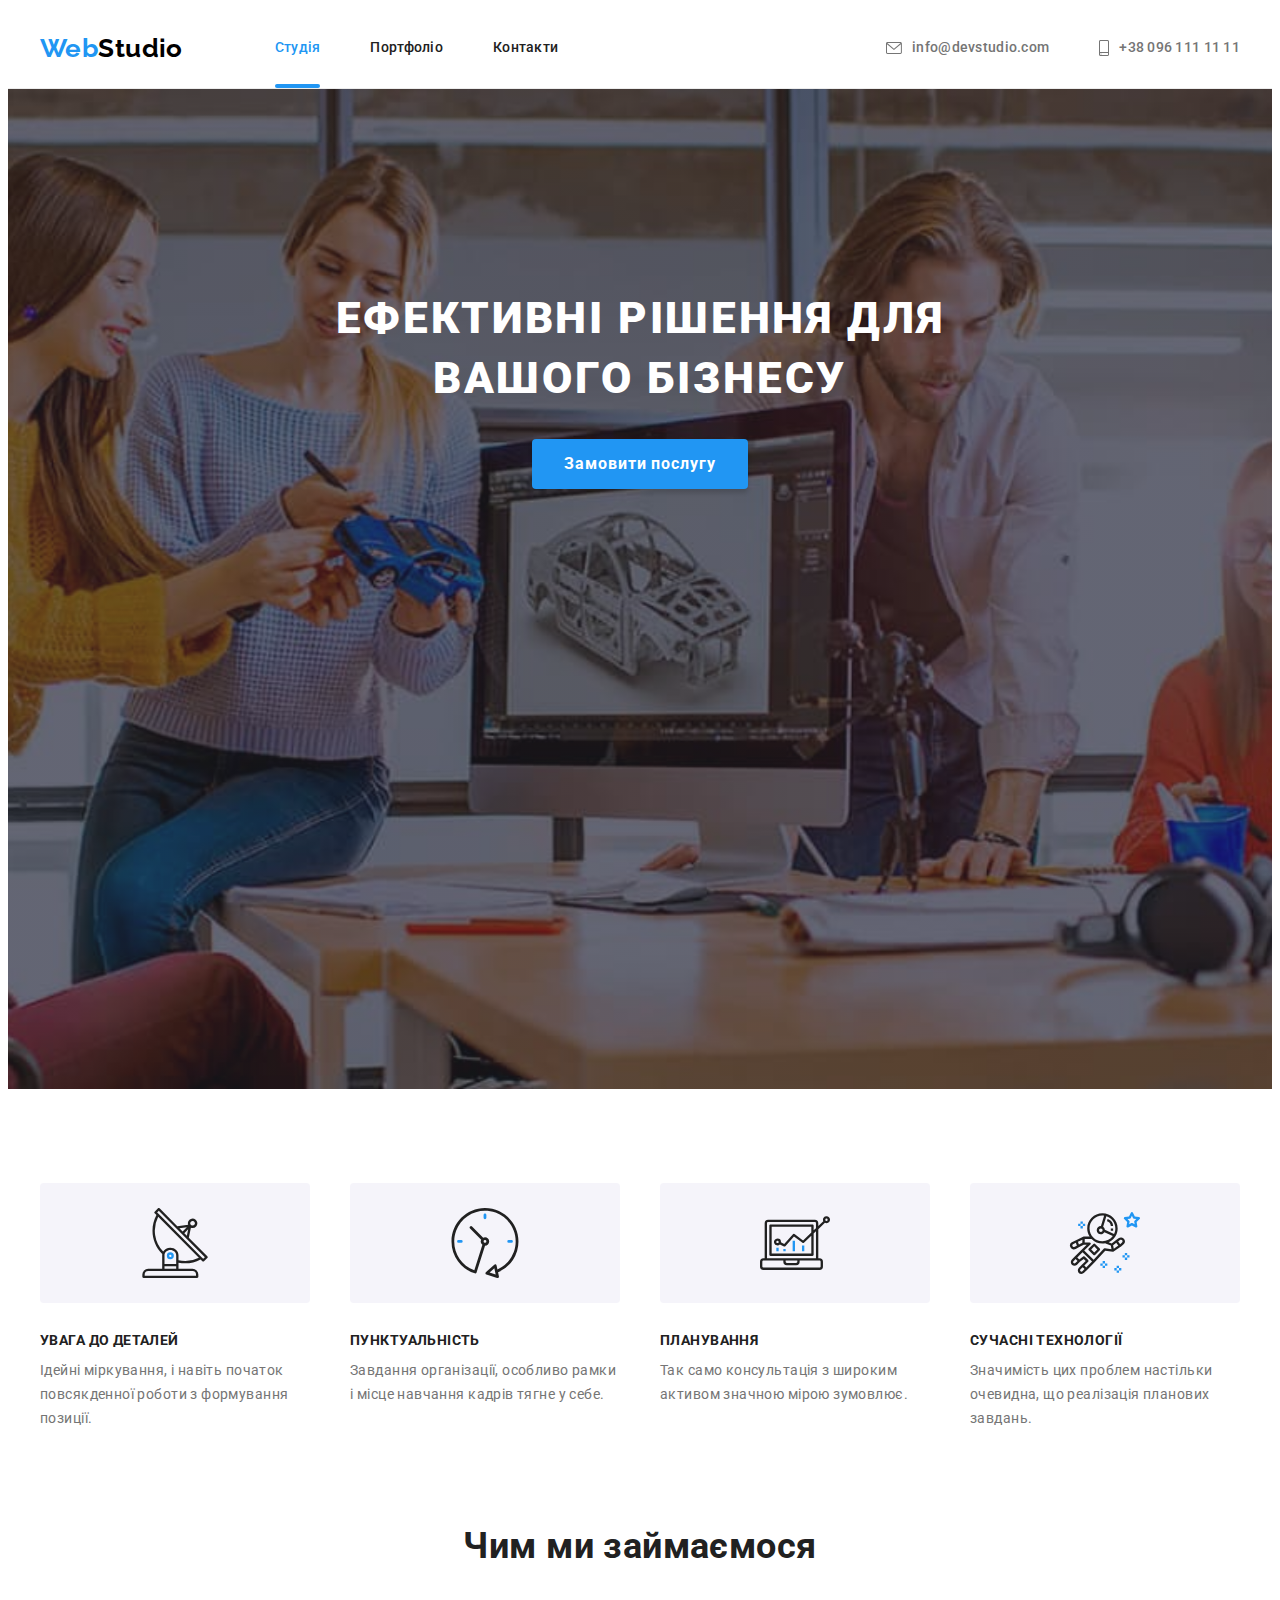
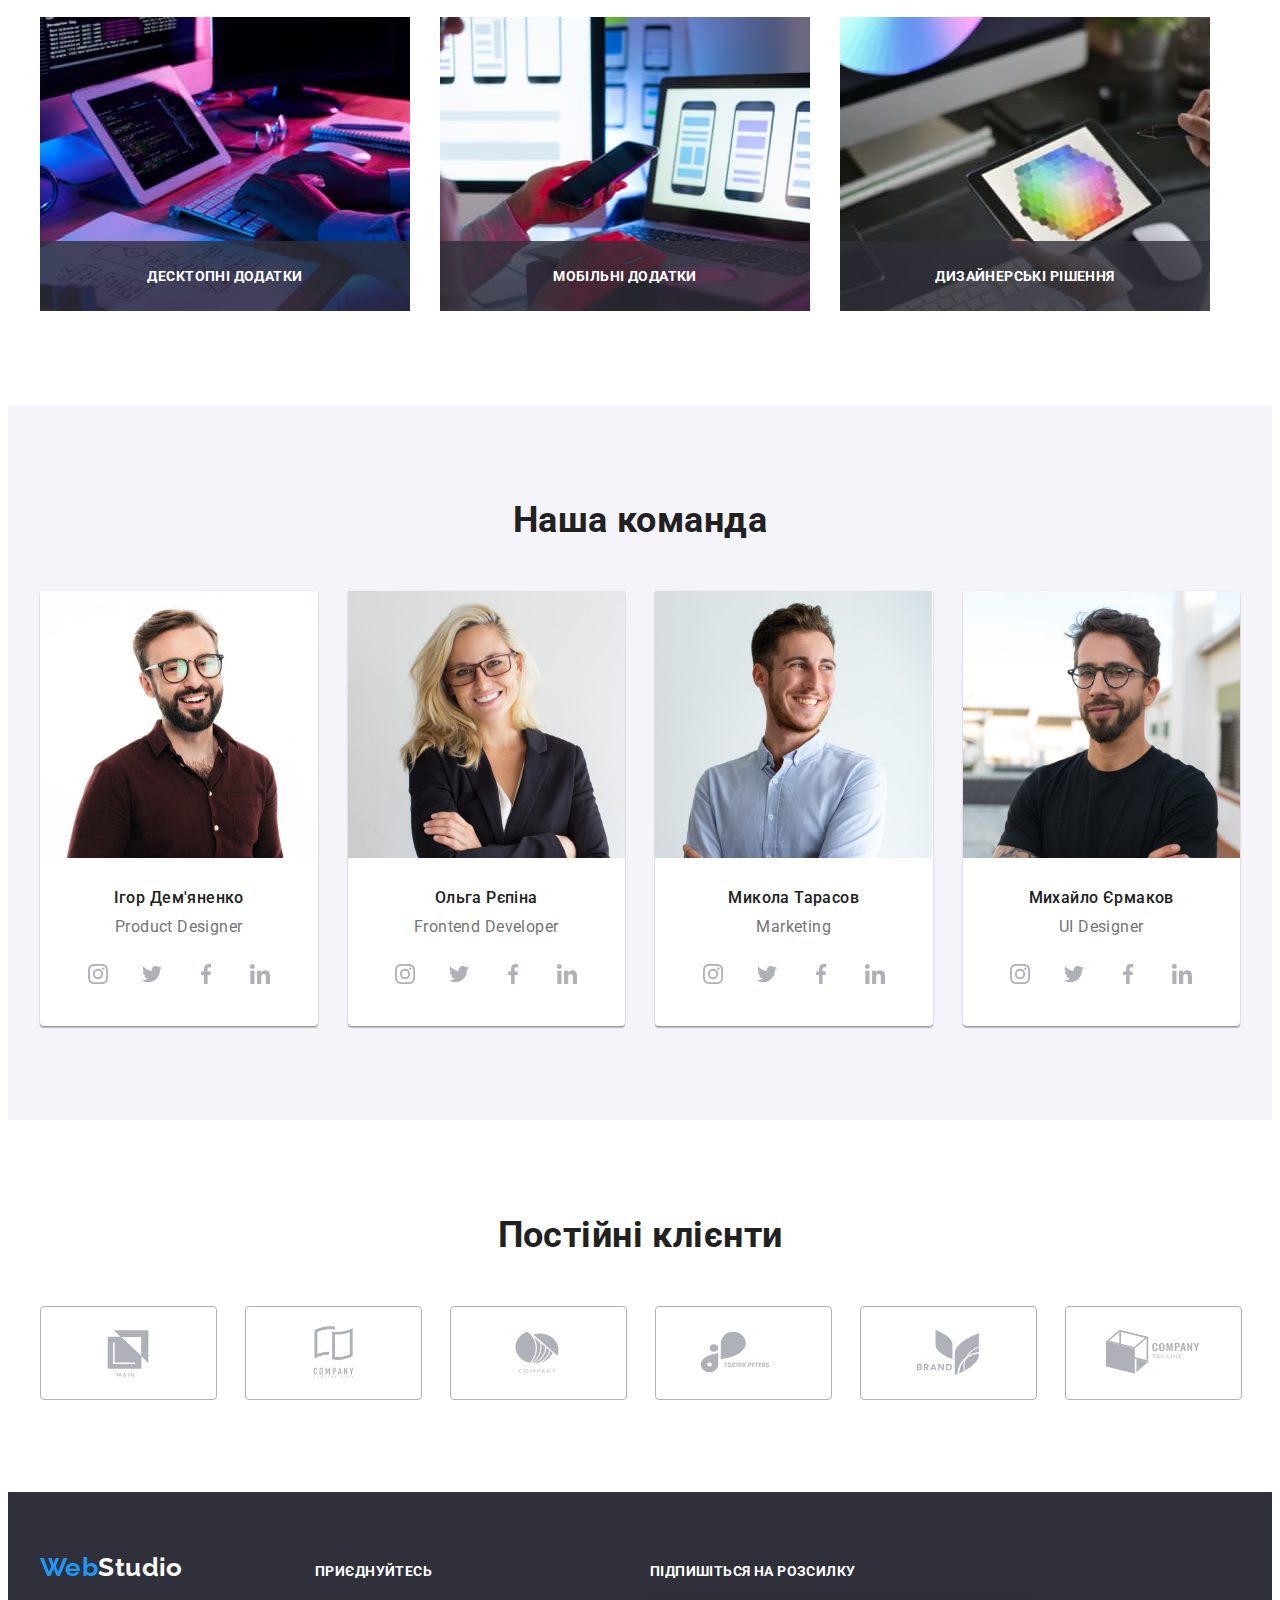
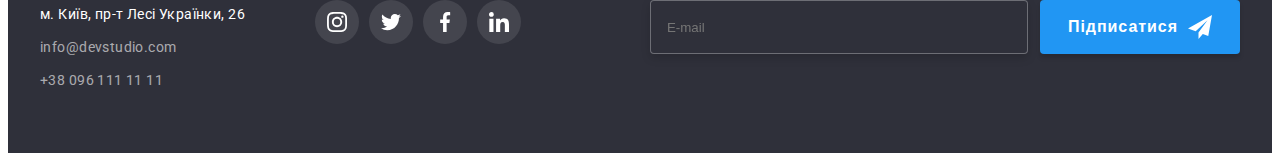
==== commit c5bc55e0: "add title" ====
--- a/index.html
+++ b/index.html
@@ -4,7 +4,7 @@
     <meta charset="UTF-8"/>
     <meta http-equiv="X-UA-Compatible" content="IE=edge"/>
     <meta name="viewport" content="width=device-width, initial-scale=1.0"/>
-    <title>Document</title>
+    <title>WebStudio</title>
     <link rel="preconnect" href="https://fonts.googleapis.com"/>
     <link rel="preconnect" href="https://fonts.gstatic.com" crossorigin/>
     <link
--- a/css/main.min.css
+++ b/css/main.min.css
@@ -1 +1 @@
-body{font-family:Roboto,sans-serif;font-size:14px;letter-spacing:.03em;color:#212121;background:#fff}h1,h2,h3,h4,h5,h6,p,ul{margin:0}ul{padding-left:0}img{display:block;max-width:100%;height:auto}address{font-style:normal}button{display:block;cursor:pointer;border:none;border-radius:4px}.section{padding-top:94px;padding-bottom:94px}.link{text-decoration:none;color:inherit}.list{list-style:none;padding-left:0;margin:0}.no-scroll{overflow:hidden}.visually-hidden{position:absolute;white-space:nowrap;width:1px;height:1px;overflow:hidden;border:0;padding:0;clip:rect(0 0 0 0);clip-path:inset(50%);margin:-1px}.container{width:100%;padding:0 15px;margin:0 auto}@media screen and (min-width: 480px){.container{width:480px}}@media screen and (min-width: 768px){.container{width:768px}}@media screen and (min-width: 1200px){.container{width:1200px}}.header{border-bottom:1px solid #ececec;position:relative}.main-nav{display:flex;align-items:center}@media screen and (max-width: 767px){.main-nav{justify-content:space-between}}.logo{font-family:"Raleway";font-weight:700;font-size:26px;line-height:1.19;color:#2196f3}@media screen and (max-width: 767px){.logo{padding-top:16px;padding-bottom:16px}}.logo__part--dark{color:#000}@media screen and (max-width: 767px){.navigation{display:none}}@media screen and (min-width: 768px){.navigation{margin-left:87px}}@media screen and (min-width: 1200px){.navigation{margin-left:92px}}.navigation__list{display:flex}.navigation__item+.navigation__item{margin-left:50px}.navigation__link{display:block;padding-top:32px;padding-bottom:32px;font-family:inherit;font-weight:500;font-size:14px;line-height:1.14;letter-spacing:.02em;color:#212121;transition:color 250ms cubic-bezier(0.4, 0, 0.2, 1)}.navigation__link:hover,.navigation__link:focus{color:#2196f3}.current{color:#2196f3;position:relative}.current::after{position:absolute;content:"";width:100%;height:4px;left:0;bottom:0;background:#2196f3;border-radius:2px}.contact{align-items:center;margin-left:auto}@media screen and (max-width: 767px){.contact{display:none}}.contact__item+.contact__item{margin-bottom:32px}@media screen and (min-width: 768px){.contact__item+.contact__item{margin-bottom:10px}}@media screen and (min-width: 1200px){.contact{display:flex}.contact__item+.contact__item{margin-left:50px;margin-bottom:0}}.contact__link{padding-top:32px;padding-bottom:32px;font-family:inherit;font-weight:500;line-height:1.14;letter-spacing:.02em;color:#757575;align-items:center;transition:color 250ms cubic-bezier(0.4, 0, 0.2, 1)}@media screen and (min-width: 1200px){.contact__link{display:flex}}.contact__link:hover,.contact__link:focus{color:#2196f3}.contact__icon{margin-right:10px;fill:currentColor}.mob-menu{position:fixed;top:0;z-index:1;width:100vw;height:100vh;padding-top:10px;padding-bottom:48px;background:#fff;box-shadow:0px 4px 8px rgba(0,0,0,.04),0px 2px 4px rgba(0,0,0,.08),0px 1px 3px rgba(0,0,0,.16)}.mob-menu>.container{height:100%;display:flex;flex-direction:column;justify-content:space-between;overflow:auto;padding-left:40px}.menu-open-btn{border:none;background-color:rgba(0,0,0,0);margin-left:auto}@media screen and (min-width: 768px){.menu-open-btn{display:none}}.menu-close-btn{margin-left:auto;background-color:rgba(0,0,0,0)}.menu-close-btn:hover svg,.menu-close-btn:focus svg{fill:#2196f3}.mob-nav-item+.mob-nav-item{margin-top:32px}.mob-nav-link{display:block;font-family:inherit;font-weight:500;font-size:36px;line-height:1.18;letter-spacing:.02em;color:#212121;transition:color 250ms cubic-bezier(0.4, 0, 0.2, 1)}@media screen and (min-width: 480px){.mob-nav-link{font-size:40px}}.mob-nav-link:hover,.mob-nav-link:focus{color:#2196f3}.mob-current{color:#2196f3}.mob-nav{margin-bottom:302px}.mob-contact-item+.mob-contact-item{margin-top:32px}.mob-contact-tel{font-weight:500;font-size:30px;line-height:1.18;letter-spacing:.02em;color:#2196f3}@media screen and (min-width: 480px){.mob-contact-tel{font-size:34px}}.mob-contact-mail{font-weight:500;font-size:20px;line-height:28px;letter-spacing:.02em;color:#757575}@media screen and (min-width: 480px){.mob-contact-mail{font-size:24px}}.mob-soc{display:flex;margin-top:64px}.mob-soc-link{font-weight:500;color:#2196f3;font-size:12px;line-height:1.22;letter-spacing:.02em}@media screen and (min-width: 480px){.mob-soc-link{font-size:18px}}.mob-soc-item:not(:last-child){border-right:1px solid rgba(33,33,33,.2)}.mob-soc-item:not(:last-child) .mob-soc-link{padding-right:10px}.mob-soc-item:not(:first-child) .mob-soc-link{padding-left:10px}.hero{width:100%;margin-left:auto;margin-right:auto;padding-top:118px;padding-bottom:118px;background:#2f303a;background-image:linear-gradient(rgba(47, 48, 58, 0.4), rgba(47, 48, 58, 0.4)),url(..images/hero-bg-mob.jpg);background-repeat:no-repeat;background-position:center;background-size:cover;text-align:center;flex-grow:1}@media(min-device-pixel-ratio: 2),(min-resolution: 192dpi),(min-resolution: 2dppx){.hero{background-image:linear-gradient(rgba(47, 48, 58, 0.4), rgba(47, 48, 58, 0.4)),url(../images/hero-bg-mob-2x.jpg)}}@media screen and (min-width: 768px){.hero{background-image:linear-gradient(rgba(47, 48, 58, 0.4), rgba(47, 48, 58, 0.4)),url(../images/hero-bg-tablet.jpg)}}@media screen and (min-width: 768px)and (min-device-pixel-ratio: 2),screen and (min-width: 768px)and (min-resolution: 192dpi),screen and (min-width: 768px)and (min-resolution: 2dppx){.hero{background-image:linear-gradient(rgba(47, 48, 58, 0.4), rgba(47, 48, 58, 0.4)),url(../images/hero-bg-tablet-2x.jpg)}}@media screen and (min-width: 1200px){.hero{padding-top:200px;padding-bottom:200px;background-image:linear-gradient(rgba(47, 48, 58, 0.4), rgba(47, 48, 58, 0.4)),url(../images/hero-bg.jpg)}}@media screen and (min-width: 1200px)and (min-device-pixel-ratio: 2),screen and (min-width: 1200px)and (min-resolution: 192dpi),screen and (min-width: 1200px)and (min-resolution: 2dppx){.hero{background-image:linear-gradient(rgba(47, 48, 58, 0.4), rgba(47, 48, 58, 0.4)),url(../images/hero-bg-2x.jpg)}}.hero__title{margin-right:auto;margin-left:auto;font-weight:900;font-size:18px;line-height:1.62;text-align:center;letter-spacing:.06em;text-transform:uppercase;color:#fff;margin-bottom:30px;max-width:360px}@media screen and (min-width: 480px){.hero__title{font-size:26px;line-height:1.62}}@media screen and (min-width: 1200px){.hero__title{font-size:44px;line-height:1.36;max-width:696px}}.hero__btn{margin-right:auto;margin-left:auto;font-family:inherit;font-weight:700;font-size:16px;line-height:1.88;display:flex;align-items:center;text-align:center;letter-spacing:.06em;color:#fff;background:#2196f3;cursor:pointer;box-shadow:0px 4px 4px rgba(0,0,0,.15);border-radius:4px;border-style:none;padding:10px 32px;transition:background-color 250ms cubic-bezier(0.4, 0, 0.2, 1)}.hero__btn:hover,.hero__btn:focus{background-color:#188ce8}.section-title{font-weight:700;font-size:28px;line-height:1.18;text-align:center;color:#212121;margin-bottom:50px}@media screen and (min-width: 1200px){.section-title{font-size:36px;line-height:1.17}}.advantage{padding-top:48px;padding-bottom:48px}@media screen and (min-width: 768px){.advantage{padding-top:60px;padding-bottom:60px}}@media screen and (min-width: 1200px){.advantage{padding-top:94px;padding-bottom:94px}}@media screen and (min-width: 768px){.advantage__list{display:flex;flex-wrap:wrap;justify-content:space-between;padding-right:0;gap:30px}}@media screen and (min-width: 768px){.advantage__item{width:calc((100% - 60px)/2)}}@media screen and (min-width: 1200px){.advantage__item{max-width:270px}}.advantage__title{font-weight:700;font-size:14px;line-height:1.14;text-transform:uppercase;color:#212121;margin-bottom:10px}@media screen and (max-width: 480px){.advantage__title{text-align:center}}.advantage__text{line-height:1.71;color:#757575}.advantage__item::before{display:block;content:"";height:120px;background:#f5f4fa;background-position:center;background-size:contain;border-radius:4px;margin-bottom:30px}.advantage__item:nth-child(1)::before{background-image:url("../images/advantage1.svg")}.advantage__item:nth-child(2)::before{background-image:url("../images/advantage2.svg")}.advantage__item:nth-child(3)::before{background-image:url("../images/advantage3.svg")}.advantage__item:nth-child(4)::before{background-image:url("../images/advantage4.svg")}.advantage__item::before{background-repeat:no-repeat}.activity{padding-top:0}@media screen and (max-width: 1199px){.activity{display:none}}.activity__list{display:flex;gap:30px;position:relative}.activity__text{position:absolute;display:flex;align-items:center;justify-content:center;width:370px;height:70px;font-weight:700;line-height:1,14;text-transform:uppercase;color:#fff;background-color:rgba(47,48,58,.8);bottom:0px}.team{background-color:#f5f4fa;padding-top:60px;padding-bottom:60px}@media screen and (min-width: 1200px){.team{padding-top:94px;padding-bottom:94px}}.team-list{display:flex;gap:30px}@media screen and (max-width: 767px){.team-list{flex-direction:column}}@media screen and (min-width: 768px)and (max-width: 1199px){.team-list{flex-wrap:wrap;width:calc(100% - 30px)/2}}.team-item{background-color:#fff;box-shadow:0px 1px 3px rgba(0,0,0,.12),0px 1px 1px rgba(0,0,0,.14),0px 2px 1px rgba(0,0,0,.2);border-radius:0px 0px 4px 4px}.team-title{font-weight:500;font-size:16px;line-height:1.19;text-align:center;color:#212121;margin-bottom:10px}.team-text{font-size:16px;line-height:1.19;text-align:center;color:#757575;margin-bottom:16px}.team-soc-list{display:flex;justify-content:center;gap:10px;margin-right:32px;margin-left:32px}.team-soc-item{width:44px;height:44px}.team-soc-link{width:100%;height:100%;border-radius:50%;display:flex;align-items:center;justify-content:center;color:#afb1b8;transition:color 250ms cubic-bezier(0.4, 0, 0.2, 1),background-color 250ms cubic-bezier(0.4, 0, 0.2, 1)}.team-soc-link:hover,.team-soc-link:focus{color:#fff;background-color:#2196f3}.team-soc-icon{fill:currentColor}.card{padding-top:30px;padding-bottom:30px}@media screen and (max-width: 767px){.client{padding-top:48px;padding-bottom:48px}}.client__list{display:flex;justify-content:center;gap:30px;flex-wrap:wrap}.client__item{height:92px;width:calc((100% - 30px)/2)}@media screen and (min-width: 768px){.client__item{width:calc((100% - 60px)/3)}}@media screen and (min-width: 1200px){.client__item{width:calc((100% - 150px)/6)}}.client__link{display:flex;width:100%;height:100%;border:1px solid #afb1b8;border-radius:4px;align-items:center;justify-content:center;color:#afb1b8;transition:color 250ms cubic-bezier(0.4, 0, 0.2, 1),border 250ms cubic-bezier(0.4, 0, 0.2, 1)}.client__link:hover,.client__link:focus{color:#2196f3;border:1px solid #2196f3}.client__icon{fill:currentColor}.footer{background:#2f303a;padding-top:60px;padding-bottom:60px}.footer-logo-part{color:#fff}.footer-addres{margin-top:20px}@media screen and (max-width: 767px){.footer-addres{margin-bottom:60px}}.footer-link{transition:color 250ms cubic-bezier(0.4, 0, 0.2, 1)}.footer-link:hover,.footer-link:focus{color:#2196f3}.footer-adress{font-family:inherit;line-height:1.71;color:#fff}.footer-item:not(:last-child){margin-bottom:9px}.footer-mail,.footer-tel{font-family:inherit;font-style:normal;line-height:1.71;color:rgba(255,255,255,.6)}@media screen and (max-width: 1199px){.footer{text-align:center}}@media screen and (min-width: 768px){.footer-container{display:flex;align-items:baseline;flex-wrap:wrap;justify-content:space-around}}@media screen and (min-width: 1200px){.footer-container{flex-wrap:nowrap;justify-content:normal}}.footer-title{font-weight:700;font-size:14px;line-height:1.14;letter-spacing:.03em;text-transform:uppercase;color:#fff;margin-bottom:20px}.footer-soc-icon{fill:currentColor}.join{margin-bottom:60px}@media screen and (min-width: 767px){.join{margin-bottom:102px}}@media screen and (min-width: 1200px){.join{margin-left:70px;margin-bottom:0}}.join-list{display:flex;gap:10px}@media screen and (max-width: 1199px){.join-list{justify-content:center}}.join-item{width:44px;height:44px}.join-link{display:flex;width:100%;height:100%;border-radius:50%;background:rgba(255,255,255,.1);color:#fff;align-items:center;justify-content:center;transition:background-color 250ms cubic-bezier(0.4, 0, 0.2, 1)}.join-link:hover,.join-link:focus{background-color:#2196f3}@media screen and (min-width: 1200px){.form-mail{margin-left:auto}}@media screen and (min-width: 1200px){.form-field{display:flex;flex-direction:row}}.form-field input{width:100%;height:50px;padding-left:16px;border:1px solid rgba(255,255,255,.3);filter:drop-shadow(0px 4px 4px rgba(0, 0, 0, 0.15));border-radius:4px;background:#2f303a;color:rgba(255,255,255,.6)}@media screen and (min-width: 768px){.form-field input{width:450px}}@media screen and (min-width: 1200px){.form-field input{width:358px}}.form-field:focus-within input{outline:rgba(0,0,0,0)}.form-mail-btn{min-width:200px;padding:10px 28px;background:#2196f3;box-shadow:0px 4px 4px rgba(0,0,0,.15);border-radius:4px;font-weight:700;font-size:16px;line-height:1.88;display:flex;gap:10px;align-items:center;justify-content:center;letter-spacing:.06em;color:#fff;margin-left:12px;transition:background-color 250ms cubic-bezier(0.4, 0, 0.2, 1)}.form-mail-btn:hover,.form-mail-btn:focus{border-color:#188ce8}@media screen and (max-width: 1199px){.form-mail-btn{margin-top:20px;margin-left:auto;margin-right:auto}}.backdrop{width:100%;height:100%;position:fixed;top:0;opacity:1;background-color:rgba(0,0,0,.2);transition:opacity 250ms cubic-bezier(0.4, 0, 0.2, 1),visibility 250ms cubic-bezier(0.4, 0, 0.2, 1)}.modal{width:100vw;height:100vh;position:absolute;top:50%;left:50%;background-color:#fff;box-shadow:0px 1px 3px rgba(0,0,0,.12),0px 1px 1px rgba(0,0,0,.14),0px 2px 1px rgba(0,0,0,.2);border-radius:4px;transform:translate(-50%, -50%) scale(1);transition:transform 250ms cubic-bezier(0.4, 0, 0.2, 1);padding:40px}.backdrop.is-hidden .modal{transform:translate(-50%, -50%) scale(0)}@media screen and (min-width: 480px){.modal{width:450px}}@media screen and (min-width: 1200px){.modal{width:528px}}.modal-btn{width:30px;height:30px;position:absolute;background-color:#fff;border-radius:50%;border:1px solid rgba(0,0,0,.1);top:8px;right:8px;display:flex;align-items:center;justify-content:center;padding:0;cursor:pointer}.modal-btn>svg{transition:fill 250ms cubic-bezier(0.4, 0, 0.2, 1)}.modal-btn:hover svg,.modal-btn:focus svg{fill:#2196f3}.is-hidden{opacity:0;visibility:hidden;pointer-events:none}.modal-form{width:320px}@media screen and (min-width: 480px){.modal-form{width:370px}}@media screen and (min-width: 1200px){.modal-form{width:448px}}.modal-form-title{font-weight:700;font-size:20px;line-height:1.15;text-align:center;letter-spacing:.03em;color:#212121;margin-bottom:12px}.modal-form-field{display:flex;flex-direction:column;margin-bottom:10px}.modal-form-label{margin-bottom:4px;font-weight:400;font-size:12px;line-height:1.17;letter-spacing:.01em;color:#757575}.modal-form-input{width:320px;height:40px;border:1px solid rgba(33,33,33,.2);border-radius:4px;color:#212121;padding-left:42px;transition:border-color 250ms cubic-bezier(0.4, 0, 0.2, 1)}@media screen and (min-width: 480px){.modal-form-input{width:370px}}@media screen and (min-width: 1200px){.modal-form-input{width:100%}}.last-field{margin-bottom:0px}.comment{width:320px;height:120px;border:1px solid rgba(33,33,33,.2);border-radius:4px;padding:12px 16px;transition:border-color 250ms cubic-bezier(0.4, 0, 0.2, 1)}.modal-form-field:hover .comment,.modal-form-field:focus .comment{border-color:#2196f3}.modal-form-field:focus-within .comment{outline:none;border-color:#2196f3}@media screen and (min-width: 480px){.comment{width:370px}}@media screen and (min-width: 1200px){.comment{width:100%}}textarea{resize:none}.modal-form-btn{margin-left:auto;margin-right:auto;margin-top:30px;min-width:200px;padding:10px 52px;background:#2196f3;box-shadow:0px 4px 4px rgba(0,0,0,.15);border-radius:4px;font-weight:700;font-size:16px;line-height:1.88x;letter-spacing:.06em;color:#fff;transition:background-color 250ms cubic-bezier(0.4, 0, 0.2, 1)}.modal-form-btn:hover,.modal-form-btn:focus{background-color:#188ce8}.modal-form-wrapper{position:relative;display:flex;align-items:center}.modal-form-icon{position:absolute;left:12px;transition:fill 250ms cubic-bezier(0.4, 0, 0.2, 1)}.modal-form-wrapper:hover .modal-form-icon,.modal-form-wrapper:focus .modal-form-icon{fill:#2196f3}.modal-form-wrapper:focus-within .modal-form-icon{fill:#2196f3}.modal-form-input:hover,.modal-form-input:focus{border-color:#2196f3;outline:none}.modal-form-checkbox{margin-top:20px;display:flex;justify-content:center}.checkbox{position:absolute;width:1px;height:1px;margin:-1px;border:0;padding:0;clip:rect(0 0 0 0);overflow:hidden}.checkbox-text{font-size:12px;line-height:1.17;letter-spacing:.03em;color:#757575}@media screen and (min-width: 1200px){.checkbox-text{font-size:14px;line-height:1.71}}.checkbox-link{font-size:12px;line-height:1.17;letter-spacing:.03em;text-decoration-line:underline;color:#2196f3}@media screen and (min-width: 1200px){.checkbox-link{font-size:14px;line-height:1.71}}.checkbox-label{display:flex;align-items:center;margin-right:5px}.checkbox-iconblack{margin-right:8px;transition:opacity 250ms cubic-bezier(0.4, 0, 0.2, 1)}.checkbox:checked+.checkbox-iconblack{opacity:0}.checkbox-iconcheck{position:absolute;opacity:0;transition:opacity 250ms cubic-bezier(0.4, 0, 0.2, 1)}.checkbox:checked~.checkbox-iconcheck{opacity:1}.portfolio{padding-top:94px;padding-bottom:94px}.portfolio-nav-galary .list{display:flex}.portfolio-btn-list{justify-content:center;gap:8px;margin-bottom:50px}.portfolio-btn{font-family:inherit;font-weight:500;font-size:16px;line-height:1.62;letter-spacing:.03em;text-align:center;color:#212121;background-color:#f5f4fa;cursor:pointer;border-style:none;border-radius:4px;padding:6px 22px;transition:background-color 250ms cubic-bezier(0.4, 0, 0.2, 1),color 250ms cubic-bezier(0.4, 0, 0.2, 1),box-shadow 250ms cubic-bezier(0.4, 0, 0.2, 1)}.portfolio-btn:hover,.portfolio-btn:focus{background-color:#2196f3;color:#fff;box-shadow:0px 3px 1px rgba(0,0,0,.1),0px 1px 2px rgba(0,0,0,.08),0px 2px 2px rgba(0,0,0,.12)}.galary-list{flex-wrap:wrap;padding-right:0}.galary-item{width:calc((100% - 60px)/3);margin-right:30px;margin-bottom:30px}.galary-item:nth-child(3n){margin-right:0}.galary-item:nth-last-child(-n+3){margin-bottom:0}.portfolio-title{margin-bottom:4px;font-weight:700;font-size:18px;line-height:2;letter-spacing:.06em;color:#212121}.portfolio-text{font-size:16px;line-height:1.88;color:#757575}.portfolio-card{padding:20px 24px;border-right:1px solid #eee;border-bottom:1px solid #eee;border-left:1px solid #eee}.portfolio-galary-link{display:block;transition:box-shadow 250ms cubic-bezier(0.4, 0, 0.2, 1)}.portfolio-galary-link:hover,.portfolio-galary-link:focus{box-shadow:0px 1px 1px rgba(0,0,0,.12),0px 4px 4px rgba(0,0,0,.06),1px 4px 6px rgba(0,0,0,.16)}.portfolio-hover{position:relative;width:370px;height:294px;overflow:hidden}.portfolio-overlay{position:absolute;width:100%;height:100%;background:rgba(33,150,243,.9);opacity:0;transform:translateY(0);transition:transform 250ms cubic-bezier(0.4, 0, 0.2, 1),opacity 250ms cubic-bezier(0.4, 0, 0.2, 1)}.galary-item:hover .portfolio-overlay,.galary-item:focus .portfolio-overlay{opacity:1;transform:translateY(-100%)}.porfolio-hover-text{position:absolute;width:322px;height:168px;font-size:18px;line-height:1.56;color:#fff;left:50%;top:50%;transform:translate(-50%, -50%);transition:transform 250ms cubic-bezier(0.4, 0, 0.2, 1)}/*# sourceMappingURL=main.min.css.map */+body{font-family:Roboto,sans-serif;font-size:14px;letter-spacing:.03em;color:#212121;background:#fff}h1,h2,h3,h4,h5,h6,p,ul{margin:0}ul{padding-left:0}img{display:block;max-width:100%;height:auto}address{font-style:normal}button{display:block;cursor:pointer;border:none;border-radius:4px}.section{padding-top:94px;padding-bottom:94px}.link{text-decoration:none;color:inherit}.list{list-style:none;padding-left:0;margin:0}.no-scroll{overflow:hidden}.visually-hidden{position:absolute;white-space:nowrap;width:1px;height:1px;overflow:hidden;border:0;padding:0;clip:rect(0 0 0 0);clip-path:inset(50%);margin:-1px}.container{width:100%;padding:0 15px;margin:0 auto}@media screen and (min-width: 480px){.container{width:480px}}@media screen and (min-width: 768px){.container{width:768px}}@media screen and (min-width: 1200px){.container{width:1200px}}.header{border-bottom:1px solid #ececec;position:relative}.main-nav{display:flex;align-items:center}@media screen and (max-width: 767px){.main-nav{justify-content:space-between}}.logo{font-family:"Raleway";font-weight:700;font-size:26px;line-height:1.19;color:#2196f3}@media screen and (max-width: 767px){.logo{padding-top:16px;padding-bottom:16px}}.logo__part--dark{color:#000}@media screen and (max-width: 767px){.navigation{display:none}}@media screen and (min-width: 768px){.navigation{margin-left:87px}}@media screen and (min-width: 1200px){.navigation{margin-left:92px}}.navigation__list{display:flex}.navigation__item+.navigation__item{margin-left:50px}.navigation__link{display:block;padding-top:32px;padding-bottom:32px;font-family:inherit;font-weight:500;font-size:14px;line-height:1.14;letter-spacing:.02em;color:#212121;transition:color 250ms cubic-bezier(0.4, 0, 0.2, 1)}.navigation__link:hover,.navigation__link:focus{color:#2196f3}.current{color:#2196f3;position:relative}.current::after{position:absolute;content:"";width:100%;height:4px;left:0;bottom:0;background:#2196f3;border-radius:2px}.contact{align-items:center;margin-left:auto}@media screen and (max-width: 767px){.contact{display:none}}@media screen and (min-width: 768px)and (max-width: 1199px){.contact__item+.contact__item{margin-top:10px}}@media screen and (min-width: 1200px){.contact{display:flex}.contact__item+.contact__item{margin-left:50px}}.contact__link{padding-top:32px;padding-bottom:32px;font-family:inherit;font-weight:500;line-height:1.14;letter-spacing:.02em;color:#757575;align-items:center;transition:color 250ms cubic-bezier(0.4, 0, 0.2, 1)}@media screen and (min-width: 1200px){.contact__link{display:flex}}.contact__link:hover,.contact__link:focus{color:#2196f3}.contact__icon{margin-right:10px;fill:currentColor}.mob-menu{position:fixed;top:0;z-index:1;width:100vw;height:100vh;padding-top:10px;padding-bottom:48px;background:#fff;box-shadow:0px 4px 8px rgba(0,0,0,.04),0px 2px 4px rgba(0,0,0,.08),0px 1px 3px rgba(0,0,0,.16)}.mob-menu>.container{height:100%;display:flex;flex-direction:column;justify-content:space-between;overflow:auto;padding-left:40px}.menu-open-btn{border:none;background-color:rgba(0,0,0,0);margin-left:auto}@media screen and (min-width: 768px){.menu-open-btn{display:none}}.menu-close-btn{margin-left:auto;background-color:rgba(0,0,0,0)}.menu-close-btn:hover svg,.menu-close-btn:focus svg{fill:#2196f3}.mob-nav-item+.mob-nav-item{margin-top:32px}.mob-nav-link{display:block;font-family:inherit;font-weight:500;font-size:36px;line-height:1.18;letter-spacing:.02em;color:#212121;transition:color 250ms cubic-bezier(0.4, 0, 0.2, 1)}@media screen and (min-width: 480px){.mob-nav-link{font-size:40px}}.mob-nav-link:hover,.mob-nav-link:focus{color:#2196f3}.mob-current{color:#2196f3}.mob-nav{margin-bottom:auto}.mob-contact-item+.mob-contact-item{margin-top:32px}.mob-contact-tel{font-weight:500;font-size:30px;line-height:1.18;letter-spacing:.02em;color:#2196f3}@media screen and (min-width: 480px){.mob-contact-tel{font-size:34px}}.mob-contact-mail{font-weight:500;font-size:20px;line-height:28px;letter-spacing:.02em;color:#757575}@media screen and (min-width: 480px){.mob-contact-mail{font-size:24px}}.mob-soc{display:flex;margin-top:64px}.mob-soc-link{font-weight:500;color:#2196f3;font-size:12px;line-height:1.22;letter-spacing:.02em}@media screen and (min-width: 480px){.mob-soc-link{font-size:18px}}.mob-soc-item:not(:last-child){border-right:1px solid rgba(33,33,33,.2)}.mob-soc-item:not(:last-child) .mob-soc-link{padding-right:10px}.mob-soc-item:not(:first-child) .mob-soc-link{padding-left:10px}.hero{max-width:1600px;margin-left:auto;margin-right:auto;padding-top:118px;padding-bottom:118px;background:#2f303a;background-image:linear-gradient(rgba(47, 48, 58, 0.4), rgba(47, 48, 58, 0.4)),url(..images/hero-bg-mob.jpg);background-repeat:no-repeat;background-position:center;background-size:cover;text-align:center;height:400px}@media(min-device-pixel-ratio: 2),(min-resolution: 192dpi),(min-resolution: 2dppx){.hero{background-image:linear-gradient(rgba(47, 48, 58, 0.4), rgba(47, 48, 58, 0.4)),url(../images/hero-bg-mob-2x.jpg)}}@media screen and (min-width: 768px){.hero{background-image:linear-gradient(rgba(47, 48, 58, 0.4), rgba(47, 48, 58, 0.4)),url(../images/hero-bg-tablet.jpg)}}@media screen and (min-width: 768px)and (min-device-pixel-ratio: 2),screen and (min-width: 768px)and (min-resolution: 192dpi),screen and (min-width: 768px)and (min-resolution: 2dppx){.hero{background-image:linear-gradient(rgba(47, 48, 58, 0.4), rgba(47, 48, 58, 0.4)),url(../images/hero-bg-tablet-2x.jpg)}}@media screen and (min-width: 1200px){.hero{padding-top:200px;padding-bottom:200px;height:600px;background-image:linear-gradient(rgba(47, 48, 58, 0.4), rgba(47, 48, 58, 0.4)),url(../images/hero-bg.jpg)}}@media screen and (min-width: 1200px)and (min-device-pixel-ratio: 2),screen and (min-width: 1200px)and (min-resolution: 192dpi),screen and (min-width: 1200px)and (min-resolution: 2dppx){.hero{background-image:linear-gradient(rgba(47, 48, 58, 0.4), rgba(47, 48, 58, 0.4)),url(../images/hero-bg-2x.jpg)}}.hero__title{margin-right:auto;margin-left:auto;font-weight:900;font-size:18px;line-height:1.62;text-align:center;letter-spacing:.06em;text-transform:uppercase;color:#fff;margin-bottom:30px;max-width:360px}@media screen and (min-width: 480px){.hero__title{font-size:26px;line-height:1.62}}@media screen and (min-width: 1200px){.hero__title{font-size:44px;line-height:1.36;max-width:696px}}.hero__btn{margin-right:auto;margin-left:auto;font-family:inherit;font-weight:700;font-size:16px;line-height:1.88;display:flex;align-items:center;text-align:center;letter-spacing:.06em;color:#fff;background:#2196f3;cursor:pointer;box-shadow:0px 4px 4px rgba(0,0,0,.15);border-radius:4px;border-style:none;padding:10px 32px;transition:background-color 250ms cubic-bezier(0.4, 0, 0.2, 1)}.hero__btn:hover,.hero__btn:focus{background-color:#188ce8}.section-title{font-weight:700;font-size:28px;line-height:1.18;text-align:center;color:#212121;margin-bottom:50px}@media screen and (min-width: 1200px){.section-title{font-size:36px;line-height:1.17}}.advantage{padding-top:48px;padding-bottom:48px}@media screen and (min-width: 768px){.advantage{padding-top:60px;padding-bottom:60px}}@media screen and (min-width: 1200px){.advantage{padding-top:94px;padding-bottom:94px}}@media screen and (min-width: 768px){.advantage__list{display:flex;flex-wrap:wrap;justify-content:space-between;padding-right:0;gap:30px}}@media screen and (max-width: 767px){.advantage__item{margin-bottom:30px}}@media screen and (min-width: 768px){.advantage__item{width:calc((100% - 30px)/2)}}@media screen and (min-width: 1200px){.advantage__item{max-width:270px}}.advantage__title{font-weight:700;font-size:14px;line-height:1.14;text-transform:uppercase;color:#212121;margin-bottom:10px}@media screen and (max-width: 767px){.advantage__title{text-align:center}}.advantage__text{line-height:1.71;color:#757575}.advantage__item::before{display:block;content:"";height:120px;background:#f5f4fa;background-position:center;background-size:contain;border-radius:4px;margin-bottom:30px}.advantage__item:nth-child(1)::before{background-image:url("../images/advantage1.svg")}.advantage__item:nth-child(2)::before{background-image:url("../images/advantage2.svg")}.advantage__item:nth-child(3)::before{background-image:url("../images/advantage3.svg")}.advantage__item:nth-child(4)::before{background-image:url("../images/advantage4.svg")}.advantage__item::before{background-repeat:no-repeat}.activity{padding-top:0}@media screen and (max-width: 1199px){.activity{display:none}}.activity__list{display:flex;gap:30px;position:relative}.activity__text{position:absolute;display:flex;align-items:center;justify-content:center;width:370px;height:70px;font-weight:700;line-height:1,14;text-transform:uppercase;color:#fff;background-color:rgba(47,48,58,.8);bottom:0px}.team{background-color:#f5f4fa;padding-top:60px;padding-bottom:60px}@media screen and (min-width: 1200px){.team{padding-top:94px;padding-bottom:94px}}.team-list{display:flex;gap:30px}@media screen and (max-width: 767px){.team-list{flex-direction:column}}@media screen and (min-width: 768px)and (max-width: 1199px){.team-list{flex-wrap:wrap;width:calc(100% - 30px)/2}}.team-item{background-color:#fff;box-shadow:0px 1px 3px rgba(0,0,0,.12),0px 1px 1px rgba(0,0,0,.14),0px 2px 1px rgba(0,0,0,.2);border-radius:0px 0px 4px 4px}.team-title{font-weight:500;font-size:16px;line-height:1.19;text-align:center;color:#212121;margin-bottom:10px}.team-text{font-size:16px;line-height:1.19;text-align:center;color:#757575;margin-bottom:16px}.team-soc-list{display:flex;justify-content:center;gap:10px;margin-right:32px;margin-left:32px}.team-soc-item{width:44px;height:44px}.team-soc-link{width:100%;height:100%;border-radius:50%;display:flex;align-items:center;justify-content:center;color:#afb1b8;transition:color 250ms cubic-bezier(0.4, 0, 0.2, 1),background-color 250ms cubic-bezier(0.4, 0, 0.2, 1)}.team-soc-link:hover,.team-soc-link:focus{color:#fff;background-color:#2196f3}.team-soc-icon{fill:currentColor}.card{padding-top:30px;padding-bottom:30px}@media screen and (max-width: 767px){.client{padding-top:48px;padding-bottom:48px}}@media screen and (max-width: 1199px){.client{padding-top:60px;padding-bottom:60px}}.client__list{display:flex;justify-content:center;gap:30px;flex-wrap:wrap}.client__item{height:92px;width:calc((100% - 30px)/2)}@media screen and (min-width: 768px){.client__item{width:calc((100% - 60px)/3)}}@media screen and (min-width: 1200px){.client__item{width:calc((100% - 150px)/6)}}.client__link{display:flex;width:100%;height:100%;border:1px solid #afb1b8;border-radius:4px;align-items:center;justify-content:center;color:#afb1b8;transition:color 250ms cubic-bezier(0.4, 0, 0.2, 1),border 250ms cubic-bezier(0.4, 0, 0.2, 1)}.client__link:hover,.client__link:focus{color:#2196f3;border:1px solid #2196f3}.client__icon{fill:currentColor}.footer{background:#2f303a;padding-top:60px;padding-bottom:60px}.footer-logo-part{color:#fff}.footer-addres{margin-top:20px}@media screen and (max-width: 767px){.footer-addres{margin-bottom:60px}}.footer-link{transition:color 250ms cubic-bezier(0.4, 0, 0.2, 1)}.footer-link:hover,.footer-link:focus{color:#2196f3}.footer-adress{font-family:inherit;line-height:1.71;color:#fff}.footer-item:not(:last-child){margin-bottom:9px}.footer-mail,.footer-tel{font-family:inherit;font-style:normal;line-height:1.71;color:rgba(255,255,255,.6)}@media screen and (max-width: 1199px){.footer{text-align:center}}@media screen and (min-width: 768px){.footer-container{display:flex;align-items:baseline;flex-wrap:wrap;justify-content:space-around}}@media screen and (min-width: 1200px){.footer-container{flex-wrap:nowrap;justify-content:normal}}.footer-title{font-weight:700;font-size:14px;line-height:1.14;letter-spacing:.03em;text-transform:uppercase;color:#fff;margin-bottom:20px}.footer-soc-icon{fill:currentColor}.join{margin-bottom:60px}@media screen and (min-width: 767px){.join{margin-bottom:102px}}@media screen and (min-width: 1200px){.join{margin-left:70px;margin-bottom:0}}.join-list{display:flex;gap:10px}@media screen and (max-width: 1199px){.join-list{justify-content:center}}.join-item{width:44px;height:44px}.join-link{display:flex;width:100%;height:100%;border-radius:50%;background:rgba(255,255,255,.1);color:#fff;align-items:center;justify-content:center;transition:background-color 250ms cubic-bezier(0.4, 0, 0.2, 1)}.join-link:hover,.join-link:focus{background-color:#2196f3}@media screen and (min-width: 1200px){.form-mail{margin-left:auto}}@media screen and (min-width: 1200px){.form-field{display:flex;flex-direction:row}}.form-field input{width:100%;height:50px;padding-left:16px;border:1px solid rgba(255,255,255,.3);filter:drop-shadow(0px 4px 4px rgba(0, 0, 0, 0.15));border-radius:4px;background:#2f303a;color:rgba(255,255,255,.6)}@media screen and (min-width: 768px){.form-field input{width:450px}}@media screen and (min-width: 1200px){.form-field input{width:358px}}.form-field:focus-within input{outline:rgba(0,0,0,0)}.form-mail-btn{min-width:200px;padding:10px 28px;background:#2196f3;box-shadow:0px 4px 4px rgba(0,0,0,.15);border-radius:4px;font-weight:700;font-size:16px;line-height:1.88;display:flex;gap:10px;align-items:center;justify-content:center;letter-spacing:.06em;color:#fff;margin-left:12px;transition:background-color 250ms cubic-bezier(0.4, 0, 0.2, 1)}.form-mail-btn:hover,.form-mail-btn:focus{border-color:#188ce8}@media screen and (max-width: 1199px){.form-mail-btn{margin-top:20px;margin-left:auto;margin-right:auto}}.backdrop{width:100%;height:100%;position:fixed;top:0;opacity:1;background-color:rgba(0,0,0,.2);transition:opacity 250ms cubic-bezier(0.4, 0, 0.2, 1),visibility 250ms cubic-bezier(0.4, 0, 0.2, 1)}.modal{width:100vw;height:100vh;position:absolute;top:50%;left:50%;background-color:#fff;box-shadow:0px 1px 3px rgba(0,0,0,.12),0px 1px 1px rgba(0,0,0,.14),0px 2px 1px rgba(0,0,0,.2);border-radius:4px;transform:translate(-50%, -50%) scale(1);transition:transform 250ms cubic-bezier(0.4, 0, 0.2, 1);padding:40px}.backdrop.is-hidden .modal{transform:translate(-50%, -50%) scale(0)}@media screen and (min-width: 480px){.modal{width:450px}}@media screen and (min-width: 1200px){.modal{width:528px}}.modal-btn{width:30px;height:30px;position:absolute;background-color:#fff;border-radius:50%;border:1px solid rgba(0,0,0,.1);top:8px;right:8px;display:flex;align-items:center;justify-content:center;padding:0;cursor:pointer}.modal-btn>svg{transition:fill 250ms cubic-bezier(0.4, 0, 0.2, 1)}.modal-btn:hover svg,.modal-btn:focus svg{fill:#2196f3}.is-hidden{opacity:0;visibility:hidden;pointer-events:none}.modal-form-title{font-weight:700;font-size:20px;line-height:1.15;text-align:center;letter-spacing:.03em;color:#212121;margin-bottom:12px}.modal-form-field{display:flex;flex-direction:column;margin-bottom:10px}.modal-form-label{margin-bottom:4px;font-weight:400;font-size:12px;line-height:1.17;letter-spacing:.01em;color:#757575}.modal-form-input{width:100%;height:40px;border:1px solid rgba(33,33,33,.2);border-radius:4px;color:#212121;padding-left:42px;transition:border-color 250ms cubic-bezier(0.4, 0, 0.2, 1)}.last-field{margin-bottom:0px}.comment{width:100%;height:120px;border:1px solid rgba(33,33,33,.2);border-radius:4px;padding:12px 16px;transition:border-color 250ms cubic-bezier(0.4, 0, 0.2, 1)}.modal-form-field:hover .comment,.modal-form-field:focus .comment{border-color:#2196f3}.modal-form-field:focus-within .comment{outline:none;border-color:#2196f3}textarea{resize:none}.modal-form-btn{margin-left:auto;margin-right:auto;margin-top:30px;min-width:200px;padding:10px 52px;background:#2196f3;box-shadow:0px 4px 4px rgba(0,0,0,.15);border-radius:4px;font-weight:700;font-size:16px;line-height:1.88x;letter-spacing:.06em;color:#fff;transition:background-color 250ms cubic-bezier(0.4, 0, 0.2, 1)}.modal-form-btn:hover,.modal-form-btn:focus{background-color:#188ce8}.modal-form-wrapper{position:relative;display:flex;align-items:center}.modal-form-icon{position:absolute;left:12px;transition:fill 250ms cubic-bezier(0.4, 0, 0.2, 1)}.modal-form-wrapper:hover .modal-form-icon,.modal-form-wrapper:focus .modal-form-icon{fill:#2196f3}.modal-form-wrapper:focus-within .modal-form-icon{fill:#2196f3}.modal-form-input:hover,.modal-form-input:focus{border-color:#2196f3;outline:none}.modal-form-checkbox{margin-top:20px;display:flex;justify-content:center}.checkbox{position:absolute;width:1px;height:1px;margin:-1px;border:0;padding:0;clip:rect(0 0 0 0);overflow:hidden}.checkbox-text{font-size:10px;line-height:1.17;letter-spacing:.03em;color:#757575}@media screen and (min-width: 480px){.checkbox-text{font-size:12px}}@media screen and (min-width: 1200px){.checkbox-text{font-size:14px;line-height:1.71}}.checkbox-link{font-size:10px;line-height:1.17;letter-spacing:.03em;text-decoration-line:underline;color:#2196f3}@media screen and (min-width: 480px){.checkbox-link{font-size:12px}}@media screen and (min-width: 1200px){.checkbox-link{font-size:14px;line-height:1.71}}.checkbox-label{display:flex;align-items:center;margin-right:5px}.checkbox-iconblack{margin-right:8px;transition:opacity 250ms cubic-bezier(0.4, 0, 0.2, 1)}.checkbox:checked+.checkbox-iconblack{opacity:0}.checkbox-iconcheck{position:absolute;opacity:0;transition:opacity 250ms cubic-bezier(0.4, 0, 0.2, 1)}.checkbox:checked~.checkbox-iconcheck{opacity:1}.portfolio{padding-top:60px;padding-bottom:60px}@media screen and (min-width: 1200px){.portfolio{padding-top:94px;padding-bottom:94px}}.portfolio-nav-galary .list{display:flex}.portfolio-btn-list{gap:8px;margin-bottom:40px}@media screen and (max-width: 767px){.portfolio-btn-list{flex-wrap:wrap;row-gap:15px}}@media screen and (min-width: 768px){.portfolio-btn-list{justify-content:center;margin-bottom:30px}}@media screen and (min-width: 1200px){.portfolio-btn-list{margin-bottom:50px}}.portfolio-btn{font-family:inherit;font-weight:500;font-size:16px;line-height:1.62;letter-spacing:.03em;text-align:center;color:#212121;background-color:#f5f4fa;cursor:pointer;border-style:none;border-radius:4px;padding:6px 22px;transition:background-color 250ms cubic-bezier(0.4, 0, 0.2, 1),color 250ms cubic-bezier(0.4, 0, 0.2, 1),box-shadow 250ms cubic-bezier(0.4, 0, 0.2, 1)}.portfolio-btn:hover,.portfolio-btn:focus{background-color:#2196f3;color:#fff;box-shadow:0px 3px 1px rgba(0,0,0,.1),0px 1px 2px rgba(0,0,0,.08),0px 2px 2px rgba(0,0,0,.12)}.galary-list{flex-wrap:wrap;gap:30px;padding-right:0}@media screen and (min-width: 768px){.galary-item{width:calc((100% - 30px)/2)}}@media screen and (min-width: 1200px){.galary-item{width:calc((100% - 60px)/3)}}.portfolio-title{margin-bottom:4px;font-weight:700;font-size:18px;line-height:2;letter-spacing:.06em;color:#212121}.portfolio-text{font-size:16px;line-height:1.88;color:#757575}.portfolio-card{padding:20px 24px;border-right:1px solid #eee;border-bottom:1px solid #eee;border-left:1px solid #eee}@media screen and (min-width: 768px)and (max-width: 1199px){.portfolio-card{flex-grow:1}}.portfolio-galary-link{height:100%;transition:box-shadow 250ms cubic-bezier(0.4, 0, 0.2, 1)}@media screen and (min-width: 768px)and (max-width: 1199px){.portfolio-galary-link{display:flex;flex-direction:column}}.portfolio-galary-link:hover,.portfolio-galary-link:focus{box-shadow:0px 1px 1px rgba(0,0,0,.12),0px 4px 4px rgba(0,0,0,.06),1px 4px 6px rgba(0,0,0,.16)}.portfolio-hover{position:relative;overflow:hidden}.portfolio-overlay{position:absolute;width:100%;height:100%;background:rgba(33,150,243,.9);opacity:0;transform:translateY(0);transition:transform 250ms cubic-bezier(0.4, 0, 0.2, 1),opacity 250ms cubic-bezier(0.4, 0, 0.2, 1)}.galary-item:hover .portfolio-overlay,.galary-item:focus .portfolio-overlay{opacity:1;transform:translateY(-100%)}.porfolio-hover-text{position:absolute;width:322px;height:168px;font-size:18px;line-height:1.56;color:#fff;left:50%;top:50%;transform:translate(-50%, -50%);transition:transform 250ms cubic-bezier(0.4, 0, 0.2, 1)}/*# sourceMappingURL=main.min.css.map */